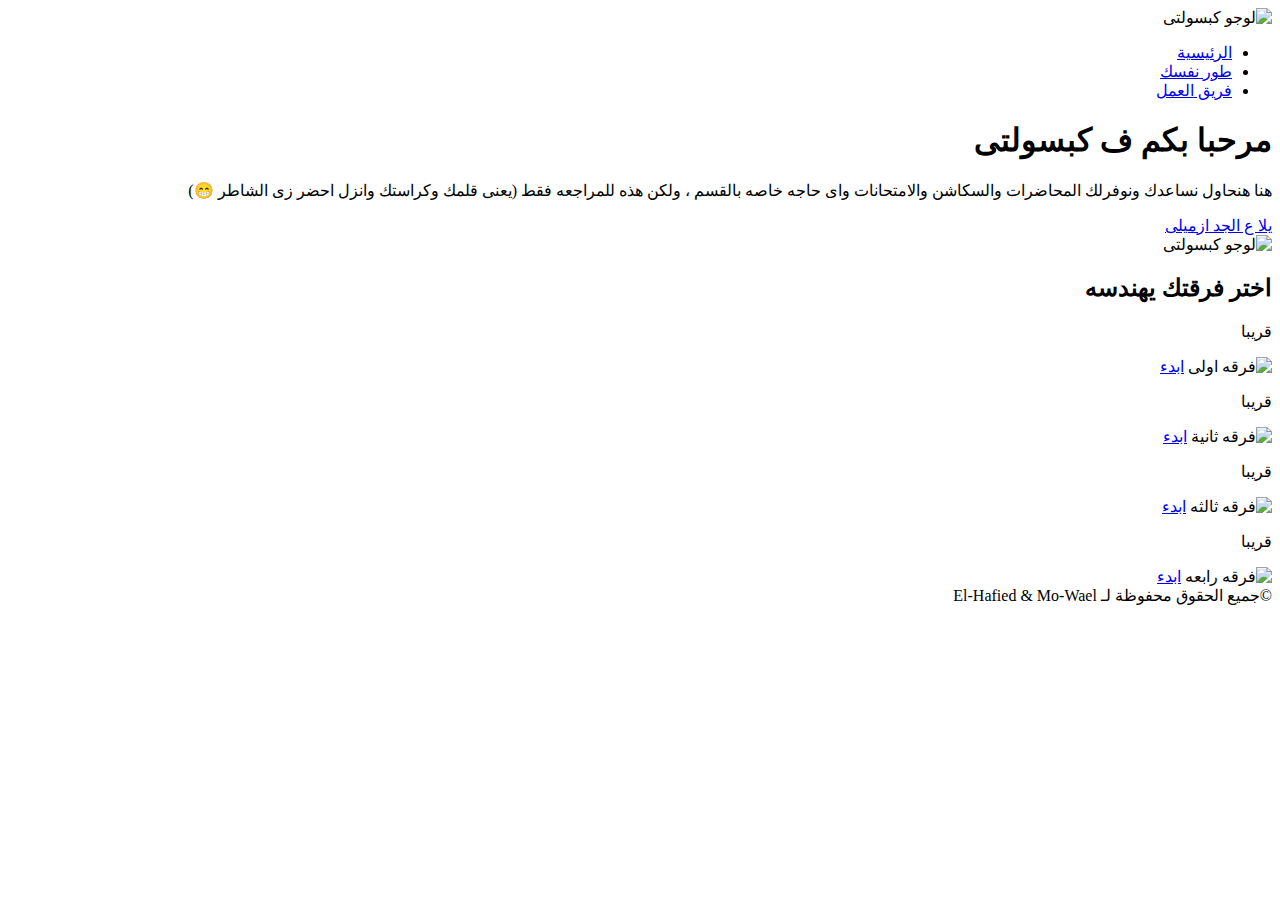
==== index.html @ f82f4499 "Add files via upload" ====
<!DOCTYPE html>
<html lang="ar" dir="rtl">
  <head>
    <meta charset="UTF-8" />
    <meta name="theme-color" content="#006837" />
    <meta
      name="description"
      content="موقع كبسولتى للمراجعات والملخاصات الخاصه بقسم الهندسه الزراعيه"
    />
    <meta name="viewport" content="width=device-width, initial-scale=1.0" />
    <title>كبسولتى</title>
    <link rel="shortcut icon" href="imgs/كبسولة 2.png" type="image/x-icon" />
    <link rel="stylesheet" href="css/normalize.css" />
    <link rel="stylesheet" href="css/all.min.css" />
    <link rel="stylesheet" href="css/style.css" />
    <link rel="preconnect" href="https://fonts.googleapis.com" />
    <link rel="preconnect" href="https://fonts.gstatic.com" crossorigin />
    <link
      href="https://fonts.googleapis.com/css2?family=El+Messiri:wght@400..700&display=swap"
      rel="stylesheet"
    />
  </head>
  <body>
    <header>
      <div class="container">
        <div class="logo">
          <img src="imgs/كبسولتى.png" alt="لوجو كبسولتى" />
        </div>
        <i class="fa-duotone fa-bars"></i>
        <ul>
          <li><a href="#" class="act">الرئيسية</a></li>
          <li><a href="#">طور نفسك</a></li>
          <li><a href="#">فريق العمل</a></li>
        </ul>
      </div>
    </header>
    <section class="landing">
      <div class="container">
        <div class="tarhib">
          <div class="text">
            <h1>مرحبا بكم ف كبسولتى</h1>
            <p>
              هنا هنحاول نساعدك ونوفرلك المحاضرات والسكاشن والامتحانات واى حاجه
              خاصه بالقسم ، ولكن هذه للمراجعه فقط (يعنى قلمك وكراستك وانزل احضر
              زى الشاطر 😁)
            </p>
          </div>
          <a href="#choose-team">يلا ع الجد ازميلى</a>
        </div>
        <div class="logo-section">
          <img src="imgs/كبسولة 2.png" alt="لوجو كبسولتى" />
        </div>
      </div>
    </section>
    <section class="choose-team" id="choose-team">
      <div class="container">
        <h2>اختر فرقتك يهندسه</h2>
        <div class="teams">
          <div class="team">
            <p>قريبا</p>
            <div class="start">
              <img src="imgs/الفرقة الاولي.jpg" alt="فرقه اولى" />
              <a class="btn-start" href="choose-term.html">ابدء</a>
            </div>
          </div>
          <div class="team">
            <p>قريبا</p>
            <div class="start">
              <img src="imgs/الفرقة الثانية.jpg" alt="فرقه ثانية" />
              <a class="btn-start" href="choose-term.html">ابدء</a>
            </div>
          </div>
          <div class="team active">
            <p>قريبا</p>
            <div class="start">
              <img src="imgs/الفرقة الثالثة.jpg" alt="فرقه ثالثه" />
              <a class="btn-start" href="choose-term.html">ابدء</a>
            </div>
          </div>
          <div class="team">
            <p>قريبا</p>
            <div class="start">
              <img src="imgs/الفرق الرابعة.jpg" alt="فرقه رابعه" />
              <a class="btn-start" href="choose-term.html">ابدء</a>
            </div>
          </div>
        </div>
      </div>
    </section>
    <footer>
      <div class="container">
        ©جميع الحقوق محفوظة لـ<span> El-Hafied & Mo-Wael</span>
      </div>
    </footer>
  </body>
</html>
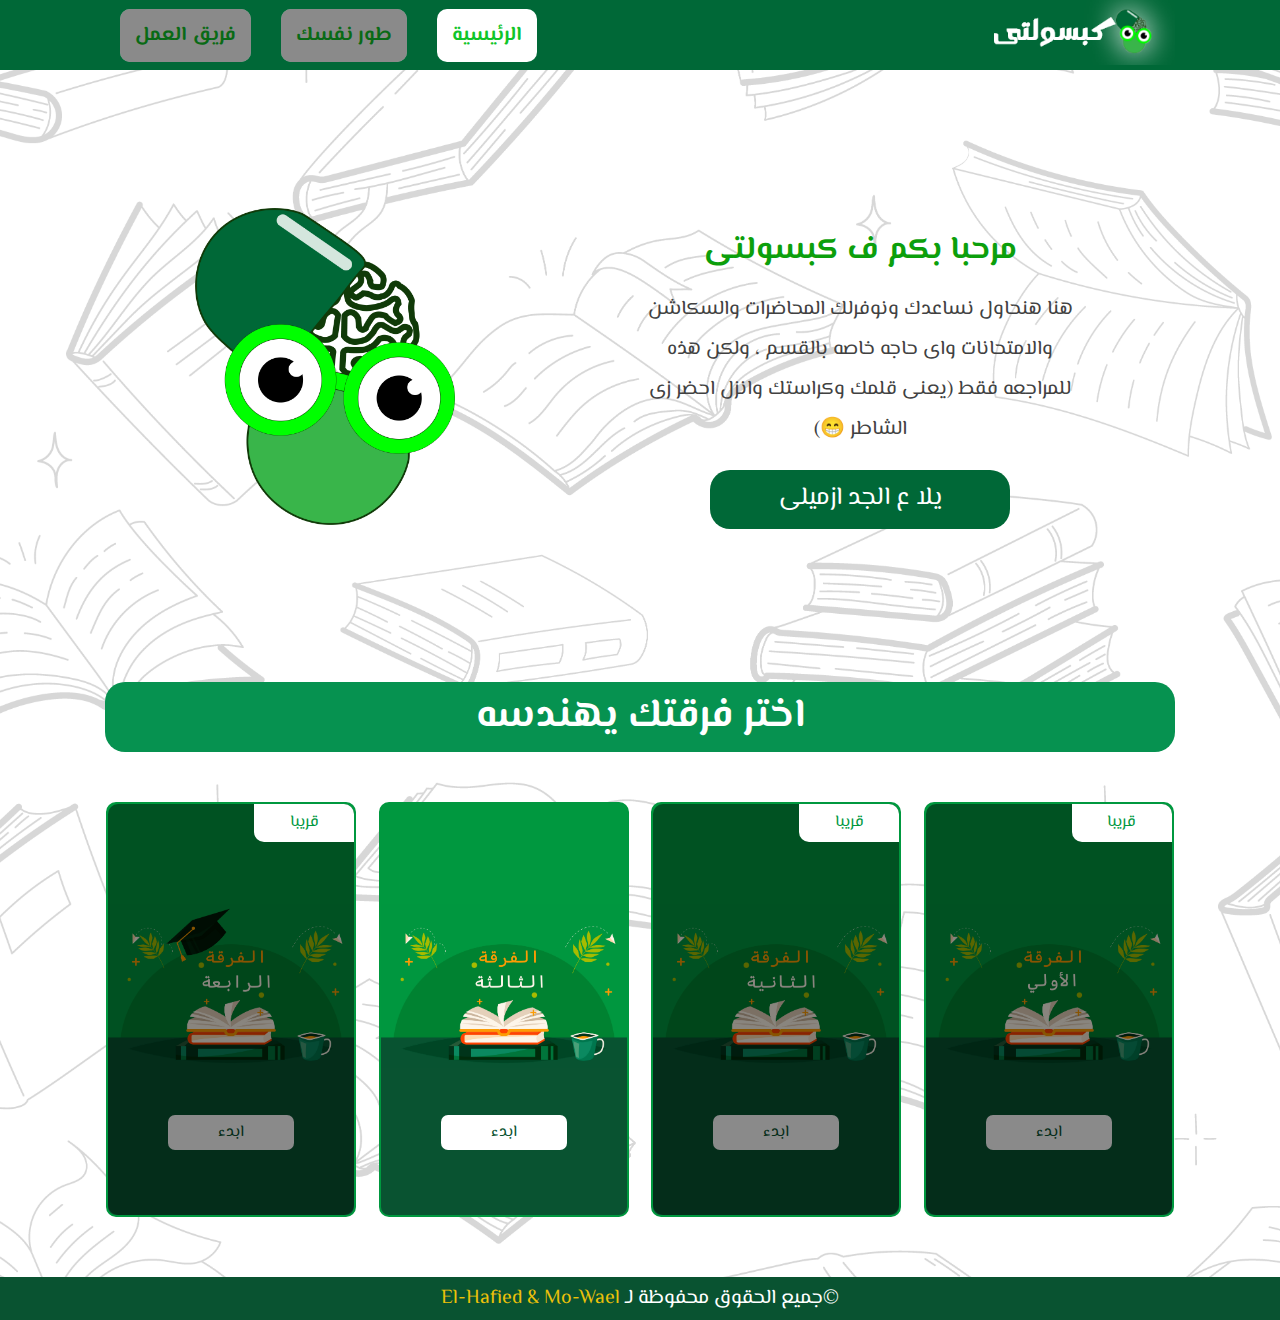
==== commit 019a9bef: "Add files via upload" ====
--- a/index.html
+++ b/index.html
@@ -19,6 +19,7 @@
       href="https://fonts.googleapis.com/css2?family=El+Messiri:wght@400..700&display=swap"
       rel="stylesheet"
     />
+    <script src="OneSignalSDKWorker.js"></script>
   </head>
   <body>
     <header>
@@ -92,5 +93,22 @@
         ©جميع الحقوق محفوظة لـ<span> El-Hafied & Mo-Wael</span>
       </div>
     </footer>
+    <script
+      src="https://cdn.onesignal.com/sdks/web/v16/OneSignalSDK.page.js"
+      defer
+    ></script>
+    <script>
+      window.OneSignalDeferred = window.OneSignalDeferred || [];
+      OneSignalDeferred.push(function (OneSignal) {
+        OneSignal.init({
+          appId: "d710af09-2644-4104-baa9-4203cec8e850",
+          safari_web_id:
+            "web.onesignal.auto.11181d92-f3cb-414e-9b3e-6471e643153c",
+          notifyButton: {
+            enable: true,
+          },
+        });
+      });
+    </script>
   </body>
 </html>
--- a/css/all.min.css
+++ b/css/all.min.css
@@ -0,0 +1,12 @@
+/*!
+ * Font Awesome Pro 6.5.1 by @fontawesome - https://fontawesome.com
+ * License - https://fontawesome.com/license (Commercial License)
+ * Copyright 2023 Fonticons, Inc.
+ */
+.fa{font-family:var(--fa-style-family,"Font Awesome 6 Pro");font-weight:var(--fa-style,900)}.fa,.fa-brands,.fa-classic,.fa-duotone,.fa-light,.fa-regular,.fa-sharp,.fa-sharp-solid,.fa-solid,.fa-thin,.fab,.fad,.fal,.far,.fas,.fasl,.fasr,.fass,.fast,.fat{-moz-osx-font-smoothing:grayscale;-webkit-font-smoothing:antialiased;display:var(--fa-display,inline-block);font-style:normal;font-variant:normal;line-height:1;text-rendering:auto}.fa-classic,.fa-light,.fa-regular,.fa-solid,.fa-thin,.fal,.far,.fas,.fat{font-family:"Font Awesome 6 Pro"}.fa-brands,.fab{font-family:"Font Awesome 6 Brands"}.fa-classic.fa-duotone,.fa-duotone,.fad{font-family:"Font Awesome 6 Duotone"}.fa-sharp,.fasl,.fasr,.fass,.fast{font-family:"Font Awesome 6 Sharp"}.fa-sharp,.fass{font-weight:900}.fa-1x{font-size:1em}.fa-2x{font-size:2em}.fa-3x{font-size:3em}.fa-4x{font-size:4em}.fa-5x{font-size:5em}.fa-6x{font-size:6em}.fa-7x{font-size:7em}.fa-8x{font-size:8em}.fa-9x{font-size:9em}.fa-10x{font-size:10em}.fa-2xs{font-size:.625em;line-height:.1em;vertical-align:.225em}.fa-xs{font-size:.75em;line-height:.08333em;vertical-align:.125em}.fa-sm{font-size:.875em;line-height:.07143em;vertical-align:.05357em}.fa-lg{font-size:1.25em;line-height:.05em;vertical-align:-.075em}.fa-xl{font-size:1.5em;line-height:.04167em;vertical-align:-.125em}.fa-2xl{font-size:2em;line-height:.03125em;vertical-align:-.1875em}.fa-fw{text-align:center;width:1.25em}.fa-ul{list-style-type:none;margin-left:var(--fa-li-margin,2.5em);padding-left:0}.fa-ul>li{position:relative}.fa-li{left:calc(var(--fa-li-width, 2em)*-1);position:absolute;text-align:center;width:var(--fa-li-width,2em);line-height:inherit}.fa-border{border-radius:var(--fa-border-radius,.1em);border:var(--fa-border-width,.08em) var(--fa-border-style,solid) var(--fa-border-color,#eee);padding:var(--fa-border-padding,.2em .25em .15em)}.fa-pull-left{float:left;margin-right:var(--fa-pull-margin,.3em)}.fa-pull-right{float:right;margin-left:var(--fa-pull-margin,.3em)}.fa-beat{-webkit-animation-name:fa-beat;animation-name:fa-beat;-webkit-animation-delay:var(--fa-animation-delay,0s);animation-delay:var(--fa-animation-delay,0s);-webkit-animation-direction:var(--fa-animation-direction,normal);animation-direction:var(--fa-animation-direction,normal);-webkit-animation-duration:var(--fa-animation-duration,1s);animation-duration:var(--fa-animation-duration,1s);-webkit-animation-iteration-count:var(--fa-animation-iteration-count,infinite);animation-iteration-count:var(--fa-animation-iteration-count,infinite);-webkit-animation-timing-function:var(--fa-animation-timing,ease-in-out);animation-timing-function:var(--fa-animation-timing,ease-in-out)}.fa-bounce{-webkit-animation-name:fa-bounce;animation-name:fa-bounce;-webkit-animation-delay:var(--fa-animation-delay,0s);animation-delay:var(--fa-animation-delay,0s);-webkit-animation-direction:var(--fa-animation-direction,normal);animation-direction:var(--fa-animation-direction,normal);-webkit-animation-duration:var(--fa-animation-duration,1s);animation-duration:var(--fa-animation-duration,1s);-webkit-animation-iteration-count:var(--fa-animation-iteration-count,infinite);animation-iteration-count:var(--fa-animation-iteration-count,infinite);-webkit-animation-timing-function:var(--fa-animation-timing,cubic-bezier(.28,.84,.42,1));animation-timing-function:var(--fa-animation-timing,cubic-bezier(.28,.84,.42,1))}.fa-fade{-webkit-animation-name:fa-fade;animation-name:fa-fade;-webkit-animation-iteration-count:var(--fa-animation-iteration-count,infinite);animation-iteration-count:var(--fa-animation-iteration-count,infinite);-webkit-animation-timing-function:var(--fa-animation-timing,cubic-bezier(.4,0,.6,1));animation-timing-function:var(--fa-animation-timing,cubic-bezier(.4,0,.6,1))}.fa-beat-fade,.fa-fade{-webkit-animation-delay:var(--fa-animation-delay,0s);animation-delay:var(--fa-animation-delay,0s);-webkit-animation-direction:var(--fa-animation-direction,normal);animation-direction:var(--fa-animation-direction,normal);-webkit-animation-duration:var(--fa-animation-duration,1s);animation-duration:var(--fa-animation-duration,1s)}.fa-beat-fade{-webkit-animation-name:fa-beat-fade;animation-name:fa-beat-fade;-webkit-animation-iteration-count:var(--fa-animation-iteration-count,infinite);animation-iteration-count:var(--fa-animation-iteration-count,infinite);-webkit-animation-timing-function:var(--fa-animation-timing,cubic-bezier(.4,0,.6,1));animation-timing-function:var(--fa-animation-timing,cubic-bezier(.4,0,.6,1))}.fa-flip{-webkit-animation-name:fa-flip;animation-name:fa-flip;-webkit-animation-delay:var(--fa-animation-delay,0s);animation-delay:var(--fa-animation-delay,0s);-webkit-animation-direction:var(--fa-animation-direction,normal);animation-direction:var(--fa-animation-direction,normal);-webkit-animation-duration:var(--fa-animation-duration,1s);animation-duration:var(--fa-animation-duration,1s);-webkit-animation-iteration-count:var(--fa-animation-iteration-count,infinite);animation-iteration-count:var(--fa-animation-iteration-count,infinite);-webkit-animation-timing-function:var(--fa-animation-timing,ease-in-out);animation-timing-function:var(--fa-animation-timing,ease-in-out)}.fa-shake{-webkit-animation-name:fa-shake;animation-name:fa-shake;-webkit-animation-duration:var(--fa-animation-duration,1s);animation-duration:var(--fa-animation-duration,1s);-webkit-animation-iteration-count:var(--fa-animation-iteration-count,infinite);animation-iteration-count:var(--fa-animation-iteration-count,infinite);-webkit-animation-timing-function:var(--fa-animation-timing,linear);animation-timing-function:var(--fa-animation-timing,linear)}.fa-shake,.fa-spin{-webkit-animation-delay:var(--fa-animation-delay,0s);animation-delay:var(--fa-animation-delay,0s);-webkit-animation-direction:var(--fa-animation-direction,normal);animation-direction:var(--fa-animation-direction,normal)}.fa-spin{-webkit-animation-name:fa-spin;animation-name:fa-spin;-webkit-animation-duration:var(--fa-animation-duration,2s);animation-duration:var(--fa-animation-duration,2s);-webkit-animation-iteration-count:var(--fa-animation-iteration-count,infinite);animation-iteration-count:var(--fa-animation-iteration-count,infinite);-webkit-animation-timing-function:var(--fa-animation-timing,linear);animation-timing-function:var(--fa-animation-timing,linear)}.fa-spin-reverse{--fa-animation-direction:reverse}.fa-pulse,.fa-spin-pulse{-webkit-animation-name:fa-spin;animation-name:fa-spin;-webkit-animation-direction:var(--fa-animation-direction,normal);animation-direction:var(--fa-animation-direction,normal);-webkit-animation-duration:var(--fa-animation-duration,1s);animation-duration:var(--fa-animation-duration,1s);-webkit-animation-iteration-count:var(--fa-animation-iteration-count,infinite);animation-iteration-count:var(--fa-animation-iteration-count,infinite);-webkit-animation-timing-function:var(--fa-animation-timing,steps(8));animation-timing-function:var(--fa-animation-timing,steps(8))}@media (prefers-reduced-motion:reduce){.fa-beat,.fa-beat-fade,.fa-bounce,.fa-fade,.fa-flip,.fa-pulse,.fa-shake,.fa-spin,.fa-spin-pulse{-webkit-animation-delay:-1ms;animation-delay:-1ms;-webkit-animation-duration:1ms;animation-duration:1ms;-webkit-animation-iteration-count:1;animation-iteration-count:1;-webkit-transition-delay:0s;transition-delay:0s;-webkit-transition-duration:0s;transition-duration:0s}}@-webkit-keyframes fa-beat{0%,90%{-webkit-transform:scale(1);transform:scale(1)}45%{-webkit-transform:scale(var(--fa-beat-scale,1.25));transform:scale(var(--fa-beat-scale,1.25))}}@keyframes fa-beat{0%,90%{-webkit-transform:scale(1);transform:scale(1)}45%{-webkit-transform:scale(var(--fa-beat-scale,1.25));transform:scale(var(--fa-beat-scale,1.25))}}@-webkit-keyframes fa-bounce{0%{-webkit-transform:scale(1) translateY(0);transform:scale(1) translateY(0)}10%{-webkit-transform:scale(var(--fa-bounce-start-scale-x,1.1),var(--fa-bounce-start-scale-y,.9)) translateY(0);transform:scale(var(--fa-bounce-start-scale-x,1.1),var(--fa-bounce-start-scale-y,.9)) translateY(0)}30%{-webkit-transform:scale(var(--fa-bounce-jump-scale-x,.9),var(--fa-bounce-jump-scale-y,1.1)) translateY(var(--fa-bounce-height,-.5em));transform:scale(var(--fa-bounce-jump-scale-x,.9),var(--fa-bounce-jump-scale-y,1.1)) translateY(var(--fa-bounce-height,-.5em))}50%{-webkit-transform:scale(var(--fa-bounce-land-scale-x,1.05),var(--fa-bounce-land-scale-y,.95)) translateY(0);transform:scale(var(--fa-bounce-land-scale-x,1.05),var(--fa-bounce-land-scale-y,.95)) translateY(0)}57%{-webkit-transform:scale(1) translateY(var(--fa-bounce-rebound,-.125em));transform:scale(1) translateY(var(--fa-bounce-rebound,-.125em))}64%{-webkit-transform:scale(1) translateY(0);transform:scale(1) translateY(0)}to{-webkit-transform:scale(1) translateY(0);transform:scale(1) translateY(0)}}@keyframes fa-bounce{0%{-webkit-transform:scale(1) translateY(0);transform:scale(1) translateY(0)}10%{-webkit-transform:scale(var(--fa-bounce-start-scale-x,1.1),var(--fa-bounce-start-scale-y,.9)) translateY(0);transform:scale(var(--fa-bounce-start-scale-x,1.1),var(--fa-bounce-start-scale-y,.9)) translateY(0)}30%{-webkit-transform:scale(var(--fa-bounce-jump-scale-x,.9),var(--fa-bounce-jump-scale-y,1.1)) translateY(var(--fa-bounce-height,-.5em));transform:scale(var(--fa-bounce-jump-scale-x,.9),var(--fa-bounce-jump-scale-y,1.1)) translateY(var(--fa-bounce-height,-.5em))}50%{-webkit-transform:scale(var(--fa-bounce-land-scale-x,1.05),var(--fa-bounce-land-scale-y,.95)) translateY(0);transform:scale(var(--fa-bounce-land-scale-x,1.05),var(--fa-bounce-land-scale-y,.95)) translateY(0)}57%{-webkit-transform:scale(1) translateY(var(--fa-bounce-rebound,-.125em));transform:scale(1) translateY(var(--fa-bounce-rebound,-.125em))}64%{-webkit-transform:scale(1) translateY(0);transform:scale(1) translateY(0)}to{-webkit-transform:scale(1) translateY(0);transform:scale(1) translateY(0)}}@-webkit-keyframes fa-fade{50%{opacity:var(--fa-fade-opacity,.4)}}@keyframes fa-fade{50%{opacity:var(--fa-fade-opacity,.4)}}@-webkit-keyframes fa-beat-fade{0%,to{opacity:var(--fa-beat-fade-opacity,.4);-webkit-transform:scale(1);transform:scale(1)}50%{opacity:1;-webkit-transform:scale(var(--fa-beat-fade-scale,1.125));transform:scale(var(--fa-beat-fade-scale,1.125))}}@keyframes fa-beat-fade{0%,to{opacity:var(--fa-beat-fade-opacity,.4);-webkit-transform:scale(1);transform:scale(1)}50%{opacity:1;-webkit-transform:scale(var(--fa-beat-fade-scale,1.125));transform:scale(var(--fa-beat-fade-scale,1.125))}}@-webkit-keyframes fa-flip{50%{-webkit-transform:rotate3d(var(--fa-flip-x,0),var(--fa-flip-y,1),var(--fa-flip-z,0),var(--fa-flip-angle,-180deg));transform:rotate3d(var(--fa-flip-x,0),var(--fa-flip-y,1),var(--fa-flip-z,0),var(--fa-flip-angle,-180deg))}}@keyframes fa-flip{50%{-webkit-transform:rotate3d(var(--fa-flip-x,0),var(--fa-flip-y,1),var(--fa-flip-z,0),var(--fa-flip-angle,-180deg));transform:rotate3d(var(--fa-flip-x,0),var(--fa-flip-y,1),var(--fa-flip-z,0),var(--fa-flip-angle,-180deg))}}@-webkit-keyframes fa-shake{0%{-webkit-transform:rotate(-15deg);transform:rotate(-15deg)}4%{-webkit-transform:rotate(15deg);transform:rotate(15deg)}8%,24%{-webkit-transform:rotate(-18deg);transform:rotate(-18deg)}12%,28%{-webkit-transform:rotate(18deg);transform:rotate(18deg)}16%{-webkit-transform:rotate(-22deg);transform:rotate(-22deg)}20%{-webkit-transform:rotate(22deg);transform:rotate(22deg)}32%{-webkit-transform:rotate(-12deg);transform:rotate(-12deg)}36%{-webkit-transform:rotate(12deg);transform:rotate(12deg)}40%,to{-webkit-transform:rotate(0deg);transform:rotate(0deg)}}@keyframes fa-shake{0%{-webkit-transform:rotate(-15deg);transform:rotate(-15deg)}4%{-webkit-transform:rotate(15deg);transform:rotate(15deg)}8%,24%{-webkit-transform:rotate(-18deg);transform:rotate(-18deg)}12%,28%{-webkit-transform:rotate(18deg);transform:rotate(18deg)}16%{-webkit-transform:rotate(-22deg);transform:rotate(-22deg)}20%{-webkit-transform:rotate(22deg);transform:rotate(22deg)}32%{-webkit-transform:rotate(-12deg);transform:rotate(-12deg)}36%{-webkit-transform:rotate(12deg);transform:rotate(12deg)}40%,to{-webkit-transform:rotate(0deg);transform:rotate(0deg)}}@-webkit-keyframes fa-spin{0%{-webkit-transform:rotate(0deg);transform:rotate(0deg)}to{-webkit-transform:rotate(1turn);transform:rotate(1turn)}}@keyframes fa-spin{0%{-webkit-transform:rotate(0deg);transform:rotate(0deg)}to{-webkit-transform:rotate(1turn);transform:rotate(1turn)}}.fa-rotate-90{-webkit-transform:rotate(90deg);transform:rotate(90deg)}.fa-rotate-180{-webkit-transform:rotate(180deg);transform:rotate(180deg)}.fa-rotate-270{-webkit-transform:rotate(270deg);transform:rotate(270deg)}.fa-flip-horizontal{-webkit-transform:scaleX(-1);transform:scaleX(-1)}.fa-flip-vertical{-webkit-transform:scaleY(-1);transform:scaleY(-1)}.fa-flip-both,.fa-flip-horizontal.fa-flip-vertical{-webkit-transform:scale(-1);transform:scale(-1)}.fa-rotate-by{-webkit-transform:rotate(var(--fa-rotate-angle,none));transform:rotate(var(--fa-rotate-angle,none))}.fa-stack{display:inline-block;height:2em;line-height:2em;position:relative;vertical-align:middle;width:2.5em}.fa-stack-1x,.fa-stack-2x{left:0;position:absolute;text-align:center;width:100%;z-index:var(--fa-stack-z-index,auto)}.fa-stack-1x{line-height:inherit}.fa-stack-2x{font-size:2em}.fa-inverse{color:var(--fa-inverse,#fff)}
+
+.fa-0:before{content:"\30"}.fa-1:before{content:"\31"}.fa-2:before{content:"\32"}.fa-3:before{content:"\33"}.fa-4:before{content:"\34"}.fa-5:before{content:"\35"}.fa-6:before{content:"\36"}.fa-7:before{content:"\37"}.fa-8:before{content:"\38"}.fa-9:before{content:"\39"}.fa-fill-drip:before{content:"\f576"}.fa-arrows-to-circle:before{content:"\e4bd"}.fa-chevron-circle-right:before,.fa-circle-chevron-right:before{content:"\f138"}.fa-wagon-covered:before{content:"\f8ee"}.fa-line-height:before{content:"\f871"}.fa-bagel:before{content:"\e3d7"}.fa-transporter-7:before{content:"\e2a8"}.fa-at:before{content:"\40"}.fa-rectangles-mixed:before{content:"\e323"}.fa-phone-arrow-up-right:before,.fa-phone-arrow-up:before,.fa-phone-outgoing:before{content:"\e224"}.fa-trash-alt:before,.fa-trash-can:before{content:"\f2ed"}.fa-circle-l:before{content:"\e114"}.fa-head-side-goggles:before,.fa-head-vr:before{content:"\f6ea"}.fa-text-height:before{content:"\f034"}.fa-user-times:before,.fa-user-xmark:before{content:"\f235"}.fa-face-hand-yawn:before{content:"\e379"}.fa-gauge-simple-min:before,.fa-tachometer-slowest:before{content:"\f62d"}.fa-stethoscope:before{content:"\f0f1"}.fa-coffin:before{content:"\f6c6"}.fa-comment-alt:before,.fa-message:before{content:"\f27a"}.fa-bowl-salad:before,.fa-salad:before{content:"\f81e"}.fa-info:before{content:"\f129"}.fa-robot-astromech:before{content:"\e2d2"}.fa-ring-diamond:before{content:"\e5ab"}.fa-fondue-pot:before{content:"\e40d"}.fa-theta:before{content:"\f69e"}.fa-face-hand-peeking:before{content:"\e481"}.fa-square-user:before{content:"\e283"}.fa-compress-alt:before,.fa-down-left-and-up-right-to-center:before{content:"\f422"}.fa-explosion:before{content:"\e4e9"}.fa-file-alt:before,.fa-file-lines:before,.fa-file-text:before{content:"\f15c"}.fa-wave-square:before{content:"\f83e"}.fa-ring:before{content:"\f70b"}.fa-building-un:before{content:"\e4d9"}.fa-dice-three:before{content:"\f527"}.fa-tire-pressure-warning:before{content:"\f633"}.fa-wifi-2:before,.fa-wifi-fair:before{content:"\f6ab"}.fa-calendar-alt:before,.fa-calendar-days:before{content:"\f073"}.fa-mp3-player:before{content:"\f8ce"}.fa-anchor-circle-check:before{content:"\e4aa"}.fa-tally-4:before{content:"\e297"}.fa-rectangle-history:before{content:"\e4a2"}.fa-building-circle-arrow-right:before{content:"\e4d1"}.fa-volleyball-ball:before,.fa-volleyball:before{content:"\f45f"}.fa-sun-haze:before{content:"\f765"}.fa-text-size:before{content:"\f894"}.fa-ufo:before{content:"\e047"}.fa-fork:before,.fa-utensil-fork:before{content:"\f2e3"}.fa-arrows-up-to-line:before{content:"\e4c2"}.fa-mobile-signal:before{content:"\e1ef"}.fa-barcode-scan:before{content:"\f465"}.fa-sort-desc:before,.fa-sort-down:before{content:"\f0dd"}.fa-folder-arrow-down:before,.fa-folder-download:before{content:"\e053"}.fa-circle-minus:before,.fa-minus-circle:before{content:"\f056"}.fa-face-icicles:before{content:"\e37c"}.fa-shovel:before{content:"\f713"}.fa-door-open:before{content:"\f52b"}.fa-films:before{content:"\e17a"}.fa-right-from-bracket:before,.fa-sign-out-alt:before{content:"\f2f5"}.fa-face-glasses:before{content:"\e377"}.fa-nfc:before{content:"\e1f7"}.fa-atom:before{content:"\f5d2"}.fa-soap:before{content:"\e06e"}.fa-heart-music-camera-bolt:before,.fa-icons:before{content:"\f86d"}.fa-microphone-alt-slash:before,.fa-microphone-lines-slash:before{content:"\f539"}.fa-closed-captioning-slash:before{content:"\e135"}.fa-calculator-alt:before,.fa-calculator-simple:before{content:"\f64c"}.fa-bridge-circle-check:before{content:"\e4c9"}.fa-sliders-up:before,.fa-sliders-v:before{content:"\f3f1"}.fa-location-minus:before,.fa-map-marker-minus:before{content:"\f609"}.fa-pump-medical:before{content:"\e06a"}.fa-fingerprint:before{content:"\f577"}.fa-ski-boot:before{content:"\e3cc"}.fa-rectangle-sd:before,.fa-standard-definition:before{content:"\e28a"}.fa-h1:before{content:"\f313"}.fa-hand-point-right:before{content:"\f0a4"}.fa-magnifying-glass-location:before,.fa-search-location:before{content:"\f689"}.fa-message-bot:before{content:"\e3b8"}.fa-forward-step:before,.fa-step-forward:before{content:"\f051"}.fa-face-smile-beam:before,.fa-smile-beam:before{content:"\f5b8"}.fa-light-ceiling:before{content:"\e016"}.fa-comment-alt-exclamation:before,.fa-message-exclamation:before{content:"\f4a5"}.fa-bowl-scoop:before,.fa-bowl-shaved-ice:before{content:"\e3de"}.fa-square-x:before{content:"\e286"}.fa-building-memo:before{content:"\e61e"}.fa-utility-pole-double:before{content:"\e2c4"}.fa-flag-checkered:before{content:"\f11e"}.fa-chevron-double-up:before,.fa-chevrons-up:before{content:"\f325"}.fa-football-ball:before,.fa-football:before{content:"\f44e"}.fa-user-vneck:before{content:"\e461"}.fa-school-circle-exclamation:before{content:"\e56c"}.fa-crop:before{content:"\f125"}.fa-angle-double-down:before,.fa-angles-down:before{content:"\f103"}.fa-users-rectangle:before{content:"\e594"}.fa-people-roof:before{content:"\e537"}.fa-arrow-square-right:before,.fa-square-arrow-right:before{content:"\f33b"}.fa-location-plus:before,.fa-map-marker-plus:before{content:"\f60a"}.fa-lightbulb-exclamation-on:before{content:"\e1ca"}.fa-people-line:before{content:"\e534"}.fa-beer-mug-empty:before,.fa-beer:before{content:"\f0fc"}.fa-crate-empty:before{content:"\e151"}.fa-diagram-predecessor:before{content:"\e477"}.fa-transporter:before{content:"\e042"}.fa-calendar-circle-user:before{content:"\e471"}.fa-arrow-up-long:before,.fa-long-arrow-up:before{content:"\f176"}.fa-person-carry-box:before,.fa-person-carry:before{content:"\f4cf"}.fa-burn:before,.fa-fire-flame-simple:before{content:"\f46a"}.fa-male:before,.fa-person:before{content:"\f183"}.fa-laptop:before{content:"\f109"}.fa-file-csv:before{content:"\f6dd"}.fa-menorah:before{content:"\f676"}.fa-union:before{content:"\f6a2"}.fa-chevron-double-left:before,.fa-chevrons-left:before{content:"\f323"}.fa-circle-heart:before,.fa-heart-circle:before{content:"\f4c7"}.fa-truck-plane:before{content:"\e58f"}.fa-record-vinyl:before{content:"\f8d9"}.fa-bring-forward:before{content:"\f856"}.fa-square-p:before{content:"\e279"}.fa-face-grin-stars:before,.fa-grin-stars:before{content:"\f587"}.fa-sigma:before{content:"\f68b"}.fa-camera-movie:before{content:"\f8a9"}.fa-bong:before{content:"\f55c"}.fa-clarinet:before{content:"\f8ad"}.fa-truck-flatbed:before{content:"\e2b6"}.fa-pastafarianism:before,.fa-spaghetti-monster-flying:before{content:"\f67b"}.fa-arrow-down-up-across-line:before{content:"\e4af"}.fa-arrows-rotate-reverse:before{content:"\e630"}.fa-leaf-heart:before{content:"\f4cb"}.fa-house-building:before{content:"\e1b1"}.fa-cheese-swiss:before{content:"\f7f0"}.fa-spoon:before,.fa-utensil-spoon:before{content:"\f2e5"}.fa-jar-wheat:before{content:"\e517"}.fa-envelopes-bulk:before,.fa-mail-bulk:before{content:"\f674"}.fa-file-circle-exclamation:before{content:"\e4eb"}.fa-bow-arrow:before{content:"\f6b9"}.fa-cart-xmark:before{content:"\e0dd"}.fa-hexagon-xmark:before,.fa-times-hexagon:before,.fa-xmark-hexagon:before{content:"\f2ee"}.fa-circle-h:before,.fa-hospital-symbol:before{content:"\f47e"}.fa-merge:before{content:"\e526"}.fa-pager:before{content:"\f815"}.fa-cart-minus:before{content:"\e0db"}.fa-address-book:before,.fa-contact-book:before{content:"\f2b9"}.fa-pan-frying:before{content:"\e42c"}.fa-grid-3:before,.fa-grid:before{content:"\e195"}.fa-football-helmet:before{content:"\f44f"}.fa-hand-love:before{content:"\e1a5"}.fa-trees:before{content:"\f724"}.fa-strikethrough:before{content:"\f0cc"}.fa-page:before{content:"\e428"}.fa-k:before{content:"\4b"}.fa-diagram-previous:before{content:"\e478"}.fa-gauge-min:before,.fa-tachometer-alt-slowest:before{content:"\f628"}.fa-folder-grid:before{content:"\e188"}.fa-eggplant:before{content:"\e16c"}.fa-excavator:before{content:"\e656"}.fa-ram:before{content:"\f70a"}.fa-landmark-flag:before{content:"\e51c"}.fa-lips:before{content:"\f600"}.fa-pencil-alt:before,.fa-pencil:before{content:"\f303"}.fa-backward:before{content:"\f04a"}.fa-caret-right:before{content:"\f0da"}.fa-comments:before{content:"\f086"}.fa-file-clipboard:before,.fa-paste:before{content:"\f0ea"}.fa-desktop-arrow-down:before{content:"\e155"}.fa-code-pull-request:before{content:"\e13c"}.fa-pumpkin:before{content:"\f707"}.fa-clipboard-list:before{content:"\f46d"}.fa-pen-field:before{content:"\e211"}.fa-blueberries:before{content:"\e2e8"}.fa-truck-loading:before,.fa-truck-ramp-box:before{content:"\f4de"}.fa-note:before{content:"\e1ff"}.fa-arrow-down-to-square:before{content:"\e096"}.fa-user-check:before{content:"\f4fc"}.fa-cloud-xmark:before{content:"\e35f"}.fa-vial-virus:before{content:"\e597"}.fa-book-alt:before,.fa-book-blank:before{content:"\f5d9"}.fa-golf-flag-hole:before{content:"\e3ac"}.fa-comment-alt-arrow-down:before,.fa-message-arrow-down:before{content:"\e1db"}.fa-face-unamused:before{content:"\e39f"}.fa-sheet-plastic:before{content:"\e571"}.fa-circle-9:before{content:"\e0f6"}.fa-blog:before{content:"\f781"}.fa-user-ninja:before{content:"\f504"}.fa-pencil-slash:before{content:"\e215"}.fa-bowling-pins:before{content:"\f437"}.fa-person-arrow-up-from-line:before{content:"\e539"}.fa-down-right:before{content:"\e16b"}.fa-scroll-torah:before,.fa-torah:before{content:"\f6a0"}.fa-webhook:before{content:"\e5d5"}.fa-blinds-open:before{content:"\f8fc"}.fa-fence:before{content:"\e303"}.fa-arrow-alt-up:before,.fa-up:before{content:"\f357"}.fa-broom-ball:before,.fa-quidditch-broom-ball:before,.fa-quidditch:before{content:"\f458"}.fa-drumstick:before{content:"\f6d6"}.fa-square-v:before{content:"\e284"}.fa-face-awesome:before,.fa-gave-dandy:before{content:"\e409"}.fa-dial-off:before{content:"\e162"}.fa-toggle-off:before{content:"\f204"}.fa-face-smile-horns:before{content:"\e391"}.fa-archive:before,.fa-box-archive:before{content:"\f187"}.fa-grapes:before{content:"\e306"}.fa-person-drowning:before{content:"\e545"}.fa-dial-max:before{content:"\e15e"}.fa-circle-m:before{content:"\e115"}.fa-calendar-image:before{content:"\e0d4"}.fa-caret-circle-down:before,.fa-circle-caret-down:before{content:"\f32d"}.fa-arrow-down-9-1:before,.fa-sort-numeric-desc:before,.fa-sort-numeric-down-alt:before{content:"\f886"}.fa-face-grin-tongue-squint:before,.fa-grin-tongue-squint:before{content:"\f58a"}.fa-shish-kebab:before{content:"\f821"}.fa-spray-can:before{content:"\f5bd"}.fa-alarm-snooze:before{content:"\f845"}.fa-scarecrow:before{content:"\f70d"}.fa-truck-monster:before{content:"\f63b"}.fa-gift-card:before{content:"\f663"}.fa-w:before{content:"\57"}.fa-code-pull-request-draft:before{content:"\e3fa"}.fa-square-b:before{content:"\e264"}.fa-elephant:before{content:"\f6da"}.fa-earth-africa:before,.fa-globe-africa:before{content:"\f57c"}.fa-rainbow:before{content:"\f75b"}.fa-circle-notch:before{content:"\f1ce"}.fa-tablet-alt:before,.fa-tablet-screen-button:before{content:"\f3fa"}.fa-paw:before{content:"\f1b0"}.fa-message-question:before{content:"\e1e3"}.fa-cloud:before{content:"\f0c2"}.fa-trowel-bricks:before{content:"\e58a"}.fa-square-3:before{content:"\e258"}.fa-face-flushed:before,.fa-flushed:before{content:"\f579"}.fa-hospital-user:before{content:"\f80d"}.fa-microwave:before{content:"\e01b"}.fa-chf-sign:before{content:"\e602"}.fa-tent-arrow-left-right:before{content:"\e57f"}.fa-cart-circle-arrow-up:before{content:"\e3f0"}.fa-trash-clock:before{content:"\e2b0"}.fa-gavel:before,.fa-legal:before{content:"\f0e3"}.fa-sprinkler-ceiling:before{content:"\e44c"}.fa-browsers:before{content:"\e0cb"}.fa-trillium:before{content:"\e588"}.fa-music-slash:before{content:"\f8d1"}.fa-truck-ramp:before{content:"\f4e0"}.fa-binoculars:before{content:"\f1e5"}.fa-microphone-slash:before{content:"\f131"}.fa-box-tissue:before{content:"\e05b"}.fa-circle-c:before{content:"\e101"}.fa-star-christmas:before{content:"\f7d4"}.fa-chart-bullet:before{content:"\e0e1"}.fa-motorcycle:before{content:"\f21c"}.fa-tree-christmas:before{content:"\f7db"}.fa-tire-flat:before{content:"\f632"}.fa-sunglasses:before{content:"\f892"}.fa-badge:before{content:"\f335"}.fa-comment-alt-edit:before,.fa-message-edit:before,.fa-message-pen:before{content:"\f4a4"}.fa-bell-concierge:before,.fa-concierge-bell:before{content:"\f562"}.fa-pen-ruler:before,.fa-pencil-ruler:before{content:"\f5ae"}.fa-file-mp3:before{content:"\e648"}.fa-arrow-progress:before{content:"\e5df"}.fa-chess-rook-alt:before,.fa-chess-rook-piece:before{content:"\f448"}.fa-square-root:before{content:"\f697"}.fa-album-collection-circle-plus:before{content:"\e48e"}.fa-people-arrows-left-right:before,.fa-people-arrows:before{content:"\e068"}.fa-sign-post:before{content:"\e624"}.fa-face-angry-horns:before{content:"\e368"}.fa-mars-and-venus-burst:before{content:"\e523"}.fa-tombstone:before{content:"\f720"}.fa-caret-square-right:before,.fa-square-caret-right:before{content:"\f152"}.fa-cut:before,.fa-scissors:before{content:"\f0c4"}.fa-list-music:before{content:"\f8c9"}.fa-sun-plant-wilt:before{content:"\e57a"}.fa-toilets-portable:before{content:"\e584"}.fa-hockey-puck:before{content:"\f453"}.fa-mustache:before{content:"\e5bc"}.fa-hyphen:before{content:"\2d"}.fa-table:before{content:"\f0ce"}.fa-user-chef:before{content:"\e3d2"}.fa-comment-alt-image:before,.fa-message-image:before{content:"\e1e0"}.fa-users-medical:before{content:"\f830"}.fa-sensor-alert:before,.fa-sensor-triangle-exclamation:before{content:"\e029"}.fa-magnifying-glass-arrow-right:before{content:"\e521"}.fa-digital-tachograph:before,.fa-tachograph-digital:before{content:"\f566"}.fa-face-mask:before{content:"\e37f"}.fa-pickleball:before{content:"\e435"}.fa-star-sharp-half:before{content:"\e28c"}.fa-users-slash:before{content:"\e073"}.fa-clover:before{content:"\e139"}.fa-meat:before{content:"\f814"}.fa-mail-reply:before,.fa-reply:before{content:"\f3e5"}.fa-star-and-crescent:before{content:"\f699"}.fa-empty-set:before{content:"\f656"}.fa-house-fire:before{content:"\e50c"}.fa-minus-square:before,.fa-square-minus:before{content:"\f146"}.fa-helicopter:before{content:"\f533"}.fa-bird:before{content:"\e469"}.fa-compass:before{content:"\f14e"}.fa-caret-square-down:before,.fa-square-caret-down:before{content:"\f150"}.fa-heart-half-alt:before,.fa-heart-half-stroke:before{content:"\e1ac"}.fa-file-circle-question:before{content:"\e4ef"}.fa-truck-utensils:before{content:"\e628"}.fa-laptop-code:before{content:"\f5fc"}.fa-joystick:before{content:"\f8c5"}.fa-grill-fire:before{content:"\e5a4"}.fa-rectangle-vertical-history:before{content:"\e237"}.fa-swatchbook:before{content:"\f5c3"}.fa-prescription-bottle:before{content:"\f485"}.fa-bars:before,.fa-navicon:before{content:"\f0c9"}.fa-keyboard-left:before{content:"\e1c3"}.fa-people-group:before{content:"\e533"}.fa-hourglass-3:before,.fa-hourglass-end:before{content:"\f253"}.fa-heart-broken:before,.fa-heart-crack:before{content:"\f7a9"}.fa-face-beam-hand-over-mouth:before{content:"\e47c"}.fa-droplet-percent:before,.fa-humidity:before{content:"\f750"}.fa-external-link-square-alt:before,.fa-square-up-right:before{content:"\f360"}.fa-face-kiss-beam:before,.fa-kiss-beam:before{content:"\f597"}.fa-corn:before{content:"\f6c7"}.fa-roller-coaster:before{content:"\e324"}.fa-photo-film-music:before{content:"\e228"}.fa-radar:before{content:"\e024"}.fa-sickle:before{content:"\f822"}.fa-film:before{content:"\f008"}.fa-coconut:before{content:"\e2f6"}.fa-ruler-horizontal:before{content:"\f547"}.fa-shield-cross:before{content:"\f712"}.fa-cassette-tape:before{content:"\f8ab"}.fa-square-terminal:before{content:"\e32a"}.fa-people-robbery:before{content:"\e536"}.fa-lightbulb:before{content:"\f0eb"}.fa-caret-left:before{content:"\f0d9"}.fa-comment-middle:before{content:"\e149"}.fa-trash-can-list:before{content:"\e2ab"}.fa-block:before{content:"\e46a"}.fa-circle-exclamation:before,.fa-exclamation-circle:before{content:"\f06a"}.fa-school-circle-xmark:before{content:"\e56d"}.fa-arrow-right-from-bracket:before,.fa-sign-out:before{content:"\f08b"}.fa-face-frown-slight:before{content:"\e376"}.fa-chevron-circle-down:before,.fa-circle-chevron-down:before{content:"\f13a"}.fa-sidebar-flip:before{content:"\e24f"}.fa-unlock-alt:before,.fa-unlock-keyhole:before{content:"\f13e"}.fa-temperature-list:before{content:"\e299"}.fa-cloud-showers-heavy:before{content:"\f740"}.fa-headphones-alt:before,.fa-headphones-simple:before{content:"\f58f"}.fa-sitemap:before{content:"\f0e8"}.fa-pipe-section:before{content:"\e438"}.fa-space-station-moon-alt:before,.fa-space-station-moon-construction:before{content:"\e034"}.fa-circle-dollar-to-slot:before,.fa-donate:before{content:"\f4b9"}.fa-memory:before{content:"\f538"}.fa-face-sleeping:before{content:"\e38d"}.fa-road-spikes:before{content:"\e568"}.fa-fire-burner:before{content:"\e4f1"}.fa-squirrel:before{content:"\f71a"}.fa-arrow-to-top:before,.fa-arrow-up-to-line:before{content:"\f341"}.fa-flag:before{content:"\f024"}.fa-face-cowboy-hat:before{content:"\e36e"}.fa-hanukiah:before{content:"\f6e6"}.fa-chart-scatter-3d:before{content:"\e0e8"}.fa-display-chart-up:before{content:"\e5e3"}.fa-square-code:before{content:"\e267"}.fa-feather:before{content:"\f52d"}.fa-volume-down:before,.fa-volume-low:before{content:"\f027"}.fa-times-to-slot:before,.fa-vote-nay:before,.fa-xmark-to-slot:before{content:"\f771"}.fa-box-alt:before,.fa-box-taped:before{content:"\f49a"}.fa-comment-slash:before{content:"\f4b3"}.fa-swords:before{content:"\f71d"}.fa-cloud-sun-rain:before{content:"\f743"}.fa-album:before{content:"\f89f"}.fa-circle-n:before{content:"\e118"}.fa-compress:before{content:"\f066"}.fa-wheat-alt:before,.fa-wheat-awn:before{content:"\e2cd"}.fa-ankh:before{content:"\f644"}.fa-hands-holding-child:before{content:"\e4fa"}.fa-asterisk:before{content:"\2a"}.fa-key-skeleton-left-right:before{content:"\e3b4"}.fa-comment-lines:before{content:"\f4b0"}.fa-luchador-mask:before,.fa-luchador:before,.fa-mask-luchador:before{content:"\f455"}.fa-check-square:before,.fa-square-check:before{content:"\f14a"}.fa-shredder:before{content:"\f68a"}.fa-book-open-alt:before,.fa-book-open-cover:before{content:"\e0c0"}.fa-sandwich:before{content:"\f81f"}.fa-peseta-sign:before{content:"\e221"}.fa-parking-slash:before,.fa-square-parking-slash:before{content:"\f617"}.fa-train-tunnel:before{content:"\e454"}.fa-header:before,.fa-heading:before{content:"\f1dc"}.fa-ghost:before{content:"\f6e2"}.fa-face-anguished:before{content:"\e369"}.fa-hockey-sticks:before{content:"\f454"}.fa-abacus:before{content:"\f640"}.fa-film-alt:before,.fa-film-simple:before{content:"\f3a0"}.fa-list-squares:before,.fa-list:before{content:"\f03a"}.fa-tree-palm:before{content:"\f82b"}.fa-phone-square-alt:before,.fa-square-phone-flip:before{content:"\f87b"}.fa-cart-plus:before{content:"\f217"}.fa-gamepad:before{content:"\f11b"}.fa-border-center-v:before{content:"\f89d"}.fa-circle-dot:before,.fa-dot-circle:before{content:"\f192"}.fa-clipboard-medical:before{content:"\e133"}.fa-dizzy:before,.fa-face-dizzy:before{content:"\f567"}.fa-egg:before{content:"\f7fb"}.fa-arrow-alt-to-top:before,.fa-up-to-line:before{content:"\f34d"}.fa-house-medical-circle-xmark:before{content:"\e513"}.fa-watch-fitness:before{content:"\f63e"}.fa-clock-nine-thirty:before{content:"\e34d"}.fa-campground:before{content:"\f6bb"}.fa-folder-plus:before{content:"\f65e"}.fa-jug:before{content:"\f8c6"}.fa-futbol-ball:before,.fa-futbol:before,.fa-soccer-ball:before{content:"\f1e3"}.fa-snow-blowing:before{content:"\f761"}.fa-paint-brush:before,.fa-paintbrush:before{content:"\f1fc"}.fa-lock:before{content:"\f023"}.fa-arrow-down-from-line:before,.fa-arrow-from-top:before{content:"\f345"}.fa-gas-pump:before{content:"\f52f"}.fa-signal-alt-slash:before,.fa-signal-bars-slash:before{content:"\f694"}.fa-monkey:before{content:"\f6fb"}.fa-pro:before,.fa-rectangle-pro:before{content:"\e235"}.fa-house-night:before{content:"\e010"}.fa-hot-tub-person:before,.fa-hot-tub:before{content:"\f593"}.fa-globe-pointer:before{content:"\e60e"}.fa-blanket:before{content:"\f498"}.fa-map-location:before,.fa-map-marked:before{content:"\f59f"}.fa-house-flood-water:before{content:"\e50e"}.fa-comments-question-check:before{content:"\e14f"}.fa-tree:before{content:"\f1bb"}.fa-arrows-cross:before{content:"\e0a2"}.fa-backpack:before{content:"\f5d4"}.fa-square-small:before{content:"\e27e"}.fa-folder-arrow-up:before,.fa-folder-upload:before{content:"\e054"}.fa-bridge-lock:before{content:"\e4cc"}.fa-crosshairs-simple:before{content:"\e59f"}.fa-sack-dollar:before{content:"\f81d"}.fa-edit:before,.fa-pen-to-square:before{content:"\f044"}.fa-sliders-h-square:before,.fa-square-sliders:before{content:"\f3f0"}.fa-car-side:before{content:"\f5e4"}.fa-comment-middle-top-alt:before,.fa-message-middle-top:before{content:"\e1e2"}.fa-lightbulb-on:before{content:"\f672"}.fa-knife:before,.fa-utensil-knife:before{content:"\f2e4"}.fa-share-alt:before,.fa-share-nodes:before{content:"\f1e0"}.fa-display-chart-up-circle-dollar:before{content:"\e5e6"}.fa-wave-sine:before{content:"\f899"}.fa-heart-circle-minus:before{content:"\e4ff"}.fa-circle-w:before{content:"\e12c"}.fa-calendar-circle:before,.fa-circle-calendar:before{content:"\e102"}.fa-hourglass-2:before,.fa-hourglass-half:before{content:"\f252"}.fa-microscope:before{content:"\f610"}.fa-sunset:before{content:"\f767"}.fa-sink:before{content:"\e06d"}.fa-calendar-exclamation:before{content:"\f334"}.fa-truck-container-empty:before{content:"\e2b5"}.fa-hand-heart:before{content:"\f4bc"}.fa-bag-shopping:before,.fa-shopping-bag:before{content:"\f290"}.fa-arrow-down-z-a:before,.fa-sort-alpha-desc:before,.fa-sort-alpha-down-alt:before{content:"\f881"}.fa-mitten:before{content:"\f7b5"}.fa-reply-clock:before,.fa-reply-time:before{content:"\e239"}.fa-person-rays:before{content:"\e54d"}.fa-arrow-alt-right:before,.fa-right:before{content:"\f356"}.fa-circle-f:before{content:"\e10e"}.fa-users:before{content:"\f0c0"}.fa-face-pleading:before{content:"\e386"}.fa-eye-slash:before{content:"\f070"}.fa-flask-vial:before{content:"\e4f3"}.fa-police-box:before{content:"\e021"}.fa-cucumber:before{content:"\e401"}.fa-head-side-brain:before{content:"\f808"}.fa-hand-paper:before,.fa-hand:before{content:"\f256"}.fa-biking-mountain:before,.fa-person-biking-mountain:before{content:"\f84b"}.fa-utensils-slash:before{content:"\e464"}.fa-print-magnifying-glass:before,.fa-print-search:before{content:"\f81a"}.fa-turn-right:before{content:"\e639"}.fa-folder-bookmark:before{content:"\e186"}.fa-arrow-turn-left-down:before{content:"\e633"}.fa-om:before{content:"\f679"}.fa-pi:before{content:"\f67e"}.fa-flask-potion:before,.fa-flask-round-potion:before{content:"\f6e1"}.fa-face-shush:before{content:"\e38c"}.fa-worm:before{content:"\e599"}.fa-house-circle-xmark:before{content:"\e50b"}.fa-plug:before{content:"\f1e6"}.fa-calendar-circle-exclamation:before{content:"\e46e"}.fa-square-i:before{content:"\e272"}.fa-chevron-up:before{content:"\f077"}.fa-face-saluting:before{content:"\e484"}.fa-gauge-simple-low:before,.fa-tachometer-slow:before{content:"\f62c"}.fa-face-persevering:before{content:"\e385"}.fa-camera-circle:before,.fa-circle-camera:before{content:"\e103"}.fa-hand-spock:before{content:"\f259"}.fa-spider-web:before{content:"\f719"}.fa-circle-microphone:before,.fa-microphone-circle:before{content:"\e116"}.fa-book-arrow-up:before{content:"\e0ba"}.fa-popsicle:before{content:"\e43e"}.fa-command:before{content:"\e142"}.fa-blinds:before{content:"\f8fb"}.fa-stopwatch:before{content:"\f2f2"}.fa-saxophone:before{content:"\f8dc"}.fa-square-2:before{content:"\e257"}.fa-field-hockey-stick-ball:before,.fa-field-hockey:before{content:"\f44c"}.fa-arrow-up-square-triangle:before,.fa-sort-shapes-up-alt:before{content:"\f88b"}.fa-face-scream:before{content:"\e38b"}.fa-square-m:before{content:"\e276"}.fa-camera-web:before,.fa-webcam:before{content:"\f832"}.fa-comment-arrow-down:before{content:"\e143"}.fa-lightbulb-cfl:before{content:"\e5a6"}.fa-window-frame-open:before{content:"\e050"}.fa-face-kiss:before,.fa-kiss:before{content:"\f596"}.fa-bridge-circle-xmark:before{content:"\e4cb"}.fa-period:before{content:"\2e"}.fa-face-grin-tongue:before,.fa-grin-tongue:before{content:"\f589"}.fa-up-to-dotted-line:before{content:"\e457"}.fa-thought-bubble:before{content:"\e32e"}.fa-skeleton-ribs:before{content:"\e5cb"}.fa-raygun:before{content:"\e025"}.fa-flute:before{content:"\f8b9"}.fa-acorn:before{content:"\f6ae"}.fa-video-arrow-up-right:before{content:"\e2c9"}.fa-grate-droplet:before{content:"\e194"}.fa-seal-exclamation:before{content:"\e242"}.fa-chess-bishop:before{content:"\f43a"}.fa-message-sms:before{content:"\e1e5"}.fa-coffee-beans:before{content:"\e13f"}.fa-hat-witch:before{content:"\f6e7"}.fa-face-grin-wink:before,.fa-grin-wink:before{content:"\f58c"}.fa-clock-three-thirty:before{content:"\e357"}.fa-deaf:before,.fa-deafness:before,.fa-ear-deaf:before,.fa-hard-of-hearing:before{content:"\f2a4"}.fa-alarm-clock:before{content:"\f34e"}.fa-eclipse:before{content:"\f749"}.fa-face-relieved:before{content:"\e389"}.fa-road-circle-check:before{content:"\e564"}.fa-dice-five:before{content:"\f523"}.fa-minus-octagon:before,.fa-octagon-minus:before{content:"\f308"}.fa-rss-square:before,.fa-square-rss:before{content:"\f143"}.fa-face-zany:before{content:"\e3a4"}.fa-tricycle:before{content:"\e5c3"}.fa-land-mine-on:before{content:"\e51b"}.fa-square-arrow-up-left:before{content:"\e263"}.fa-i-cursor:before{content:"\f246"}.fa-chart-mixed-up-circle-dollar:before{content:"\e5d9"}.fa-salt-shaker:before{content:"\e446"}.fa-stamp:before{content:"\f5bf"}.fa-file-plus:before{content:"\f319"}.fa-draw-square:before{content:"\f5ef"}.fa-toilet-paper-reverse-slash:before,.fa-toilet-paper-under-slash:before{content:"\e2a1"}.fa-stairs:before{content:"\e289"}.fa-drone-alt:before,.fa-drone-front:before{content:"\f860"}.fa-glass-empty:before{content:"\e191"}.fa-dial-high:before{content:"\e15c"}.fa-user-construction:before,.fa-user-hard-hat:before,.fa-user-helmet-safety:before{content:"\f82c"}.fa-i:before{content:"\49"}.fa-hryvnia-sign:before,.fa-hryvnia:before{content:"\f6f2"}.fa-arrow-down-left-and-arrow-up-right-to-center:before{content:"\e092"}.fa-pills:before{content:"\f484"}.fa-face-grin-wide:before,.fa-grin-alt:before{content:"\f581"}.fa-tooth:before{content:"\f5c9"}.fa-basketball-hoop:before{content:"\f435"}.fa-objects-align-bottom:before{content:"\e3bb"}.fa-v:before{content:"\56"}.fa-sparkles:before{content:"\f890"}.fa-squid:before{content:"\e450"}.fa-leafy-green:before{content:"\e41d"}.fa-circle-arrow-up-right:before{content:"\e0fc"}.fa-calendars:before{content:"\e0d7"}.fa-bangladeshi-taka-sign:before{content:"\e2e6"}.fa-bicycle:before{content:"\f206"}.fa-hammer-war:before{content:"\f6e4"}.fa-circle-d:before{content:"\e104"}.fa-spider-black-widow:before{content:"\f718"}.fa-rod-asclepius:before,.fa-rod-snake:before,.fa-staff-aesculapius:before,.fa-staff-snake:before{content:"\e579"}.fa-pear:before{content:"\e20c"}.fa-head-side-cough-slash:before{content:"\e062"}.fa-file-mov:before{content:"\e647"}.fa-triangle:before{content:"\f2ec"}.fa-apartment:before{content:"\e468"}.fa-ambulance:before,.fa-truck-medical:before{content:"\f0f9"}.fa-pepper:before{content:"\e432"}.fa-piano:before{content:"\f8d4"}.fa-gun-squirt:before{content:"\e19d"}.fa-wheat-awn-circle-exclamation:before{content:"\e598"}.fa-snowman:before{content:"\f7d0"}.fa-user-alien:before{content:"\e04a"}.fa-shield-check:before{content:"\f2f7"}.fa-mortar-pestle:before{content:"\f5a7"}.fa-road-barrier:before{content:"\e562"}.fa-chart-candlestick:before{content:"\e0e2"}.fa-briefcase-blank:before{content:"\e0c8"}.fa-school:before{content:"\f549"}.fa-igloo:before{content:"\f7ae"}.fa-bracket-round:before,.fa-parenthesis:before{content:"\28"}.fa-joint:before{content:"\f595"}.fa-horse-saddle:before{content:"\f8c3"}.fa-mug-marshmallows:before{content:"\f7b7"}.fa-filters:before{content:"\e17e"}.fa-bell-on:before{content:"\f8fa"}.fa-angle-right:before{content:"\f105"}.fa-dial-med:before{content:"\e15f"}.fa-horse:before{content:"\f6f0"}.fa-q:before{content:"\51"}.fa-monitor-heart-rate:before,.fa-monitor-waveform:before{content:"\f611"}.fa-link-simple:before{content:"\e1cd"}.fa-whistle:before{content:"\f460"}.fa-g:before{content:"\47"}.fa-fragile:before,.fa-wine-glass-crack:before{content:"\f4bb"}.fa-slot-machine:before{content:"\e3ce"}.fa-notes-medical:before{content:"\f481"}.fa-car-wash:before{content:"\f5e6"}.fa-escalator:before{content:"\e171"}.fa-comment-image:before{content:"\e148"}.fa-temperature-2:before,.fa-temperature-half:before,.fa-thermometer-2:before,.fa-thermometer-half:before{content:"\f2c9"}.fa-dong-sign:before{content:"\e169"}.fa-donut:before,.fa-doughnut:before{content:"\e406"}.fa-capsules:before{content:"\f46b"}.fa-poo-bolt:before,.fa-poo-storm:before{content:"\f75a"}.fa-tally-1:before{content:"\e294"}.fa-file-vector:before{content:"\e64c"}.fa-face-frown-open:before,.fa-frown-open:before{content:"\f57a"}.fa-square-dashed:before{content:"\e269"}.fa-bag-shopping-plus:before{content:"\e651"}.fa-square-j:before{content:"\e273"}.fa-hand-point-up:before{content:"\f0a6"}.fa-money-bill:before{content:"\f0d6"}.fa-arrow-up-big-small:before,.fa-sort-size-up:before{content:"\f88e"}.fa-barcode-read:before{content:"\f464"}.fa-baguette:before{content:"\e3d8"}.fa-bowl-soft-serve:before{content:"\e46b"}.fa-face-holding-back-tears:before{content:"\e482"}.fa-arrow-alt-square-up:before,.fa-square-up:before{content:"\f353"}.fa-subway-tunnel:before,.fa-train-subway-tunnel:before{content:"\e2a3"}.fa-exclamation-square:before,.fa-square-exclamation:before{content:"\f321"}.fa-semicolon:before{content:"\3b"}.fa-bookmark:before{content:"\f02e"}.fa-fan-table:before{content:"\e004"}.fa-align-justify:before{content:"\f039"}.fa-battery-1:before,.fa-battery-low:before{content:"\e0b1"}.fa-credit-card-front:before{content:"\f38a"}.fa-brain-arrow-curved-right:before,.fa-mind-share:before{content:"\f677"}.fa-umbrella-beach:before{content:"\f5ca"}.fa-helmet-un:before{content:"\e503"}.fa-location-smile:before,.fa-map-marker-smile:before{content:"\f60d"}.fa-arrow-left-to-line:before,.fa-arrow-to-left:before{content:"\f33e"}.fa-bullseye:before{content:"\f140"}.fa-nigiri:before,.fa-sushi:before{content:"\e48a"}.fa-comment-alt-captions:before,.fa-message-captions:before{content:"\e1de"}.fa-trash-list:before{content:"\e2b1"}.fa-bacon:before{content:"\f7e5"}.fa-option:before{content:"\e318"}.fa-raccoon:before{content:"\e613"}.fa-hand-point-down:before{content:"\f0a7"}.fa-arrow-up-from-bracket:before{content:"\e09a"}.fa-head-side-gear:before{content:"\e611"}.fa-trash-plus:before{content:"\e2b2"}.fa-objects-align-top:before{content:"\e3c0"}.fa-folder-blank:before,.fa-folder:before{content:"\f07b"}.fa-face-anxious-sweat:before{content:"\e36a"}.fa-credit-card-blank:before{content:"\f389"}.fa-file-medical-alt:before,.fa-file-waveform:before{content:"\f478"}.fa-microchip-ai:before{content:"\e1ec"}.fa-mug:before{content:"\f874"}.fa-plane-up-slash:before{content:"\e22e"}.fa-radiation:before{content:"\f7b9"}.fa-pen-circle:before{content:"\e20e"}.fa-bag-seedling:before{content:"\e5f2"}.fa-chart-simple:before{content:"\e473"}.fa-crutches:before{content:"\f7f8"}.fa-circle-parking:before,.fa-parking-circle:before{content:"\f615"}.fa-mars-stroke:before{content:"\f229"}.fa-leaf-oak:before{content:"\f6f7"}.fa-square-bolt:before{content:"\e265"}.fa-vial:before{content:"\f492"}.fa-dashboard:before,.fa-gauge-med:before,.fa-gauge:before,.fa-tachometer-alt-average:before{content:"\f624"}.fa-magic-wand-sparkles:before,.fa-wand-magic-sparkles:before{content:"\e2ca"}.fa-lambda:before{content:"\f66e"}.fa-e:before{content:"\45"}.fa-pizza:before{content:"\f817"}.fa-bowl-chopsticks-noodles:before{content:"\e2ea"}.fa-h3:before{content:"\f315"}.fa-pen-alt:before,.fa-pen-clip:before{content:"\f305"}.fa-bridge-circle-exclamation:before{content:"\e4ca"}.fa-badge-percent:before{content:"\f646"}.fa-rotate-reverse:before{content:"\e631"}.fa-user:before{content:"\f007"}.fa-sensor:before{content:"\e028"}.fa-comma:before{content:"\2c"}.fa-school-circle-check:before{content:"\e56b"}.fa-toilet-paper-reverse:before,.fa-toilet-paper-under:before{content:"\e2a0"}.fa-light-emergency:before{content:"\e41f"}.fa-arrow-down-to-arc:before{content:"\e4ae"}.fa-dumpster:before{content:"\f793"}.fa-shuttle-van:before,.fa-van-shuttle:before{content:"\f5b6"}.fa-building-user:before{content:"\e4da"}.fa-light-switch:before{content:"\e017"}.fa-caret-square-left:before,.fa-square-caret-left:before{content:"\f191"}.fa-highlighter:before{content:"\f591"}.fa-heart-rate:before,.fa-wave-pulse:before{content:"\f5f8"}.fa-key:before{content:"\f084"}.fa-hat-santa:before{content:"\f7a7"}.fa-tamale:before{content:"\e451"}.fa-box-check:before{content:"\f467"}.fa-bullhorn:before{content:"\f0a1"}.fa-steak:before{content:"\f824"}.fa-location-crosshairs-slash:before,.fa-location-slash:before{content:"\f603"}.fa-person-dolly:before{content:"\f4d0"}.fa-globe:before{content:"\f0ac"}.fa-synagogue:before{content:"\f69b"}.fa-file-chart-column:before,.fa-file-chart-line:before{content:"\f659"}.fa-person-half-dress:before{content:"\e548"}.fa-folder-image:before{content:"\e18a"}.fa-calendar-edit:before,.fa-calendar-pen:before{content:"\f333"}.fa-road-bridge:before{content:"\e563"}.fa-face-smile-tear:before{content:"\e393"}.fa-comment-alt-plus:before,.fa-message-plus:before{content:"\f4a8"}.fa-location-arrow:before{content:"\f124"}.fa-c:before{content:"\43"}.fa-tablet-button:before{content:"\f10a"}.fa-person-dress-fairy:before{content:"\e607"}.fa-rectangle-history-circle-user:before{content:"\e4a4"}.fa-building-lock:before{content:"\e4d6"}.fa-chart-line-up:before{content:"\e0e5"}.fa-mailbox:before{content:"\f813"}.fa-sign-posts:before{content:"\e625"}.fa-truck-bolt:before{content:"\e3d0"}.fa-pizza-slice:before{content:"\f818"}.fa-money-bill-wave:before{content:"\f53a"}.fa-area-chart:before,.fa-chart-area:before{content:"\f1fe"}.fa-house-flag:before{content:"\e50d"}.fa-circle-three-quarters-stroke:before{content:"\e5d4"}.fa-person-circle-minus:before{content:"\e540"}.fa-scalpel:before{content:"\f61d"}.fa-ban:before,.fa-cancel:before{content:"\f05e"}.fa-bell-exclamation:before{content:"\f848"}.fa-bookmark-circle:before,.fa-circle-bookmark:before{content:"\e100"}.fa-egg-fried:before{content:"\f7fc"}.fa-face-weary:before{content:"\e3a1"}.fa-uniform-martial-arts:before{content:"\e3d1"}.fa-camera-rotate:before{content:"\e0d8"}.fa-sun-dust:before{content:"\f764"}.fa-comment-text:before{content:"\e14d"}.fa-air-freshener:before,.fa-spray-can-sparkles:before{content:"\f5d0"}.fa-signal-alt-4:before,.fa-signal-alt:before,.fa-signal-bars-strong:before,.fa-signal-bars:before{content:"\f690"}.fa-diamond-exclamation:before{content:"\e405"}.fa-star:before{content:"\f005"}.fa-dial-min:before{content:"\e161"}.fa-repeat:before{content:"\f363"}.fa-cross:before{content:"\f654"}.fa-file-caret-down:before,.fa-page-caret-down:before{content:"\e429"}.fa-box:before{content:"\f466"}.fa-venus-mars:before{content:"\f228"}.fa-clock-seven-thirty:before{content:"\e351"}.fa-arrow-pointer:before,.fa-mouse-pointer:before{content:"\f245"}.fa-clock-four-thirty:before{content:"\e34b"}.fa-signal-alt-3:before,.fa-signal-bars-good:before{content:"\f693"}.fa-cactus:before{content:"\f8a7"}.fa-lightbulb-gear:before{content:"\e5fd"}.fa-expand-arrows-alt:before,.fa-maximize:before{content:"\f31e"}.fa-charging-station:before{content:"\f5e7"}.fa-shapes:before,.fa-triangle-circle-square:before{content:"\f61f"}.fa-plane-tail:before{content:"\e22c"}.fa-gauge-simple-max:before,.fa-tachometer-fastest:before{content:"\f62b"}.fa-circle-u:before{content:"\e127"}.fa-shield-slash:before{content:"\e24b"}.fa-phone-square-down:before,.fa-square-phone-hangup:before{content:"\e27a"}.fa-arrow-up-left:before{content:"\e09d"}.fa-transporter-1:before{content:"\e043"}.fa-peanuts:before{content:"\e431"}.fa-random:before,.fa-shuffle:before{content:"\f074"}.fa-person-running:before,.fa-running:before{content:"\f70c"}.fa-mobile-retro:before{content:"\e527"}.fa-grip-lines-vertical:before{content:"\f7a5"}.fa-bin-bottles-recycle:before{content:"\e5f6"}.fa-arrow-up-from-square:before{content:"\e09c"}.fa-file-dashed-line:before,.fa-page-break:before{content:"\f877"}.fa-bracket-curly-right:before{content:"\7d"}.fa-spider:before{content:"\f717"}.fa-clock-three:before{content:"\e356"}.fa-hands-bound:before{content:"\e4f9"}.fa-scalpel-line-dashed:before,.fa-scalpel-path:before{content:"\f61e"}.fa-file-invoice-dollar:before{content:"\f571"}.fa-pipe-smoking:before{content:"\e3c4"}.fa-face-astonished:before{content:"\e36b"}.fa-window:before{content:"\f40e"}.fa-plane-circle-exclamation:before{content:"\e556"}.fa-ear:before{content:"\f5f0"}.fa-file-lock:before{content:"\e3a6"}.fa-diagram-venn:before{content:"\e15a"}.fa-x-ray:before{content:"\f497"}.fa-goal-net:before{content:"\e3ab"}.fa-coffin-cross:before{content:"\e051"}.fa-spell-check:before{content:"\f891"}.fa-location-xmark:before,.fa-map-marker-times:before,.fa-map-marker-xmark:before{content:"\f60e"}.fa-circle-quarter-stroke:before{content:"\e5d3"}.fa-lasso:before{content:"\f8c8"}.fa-slash:before{content:"\f715"}.fa-person-to-portal:before,.fa-portal-enter:before{content:"\e022"}.fa-calendar-star:before{content:"\f736"}.fa-computer-mouse:before,.fa-mouse:before{content:"\f8cc"}.fa-arrow-right-to-bracket:before,.fa-sign-in:before{content:"\f090"}.fa-pegasus:before{content:"\f703"}.fa-files-medical:before{content:"\f7fd"}.fa-cannon:before{content:"\e642"}.fa-nfc-lock:before{content:"\e1f8"}.fa-person-ski-lift:before,.fa-ski-lift:before{content:"\f7c8"}.fa-square-6:before{content:"\e25b"}.fa-shop-slash:before,.fa-store-alt-slash:before{content:"\e070"}.fa-wind-turbine:before{content:"\f89b"}.fa-sliders-simple:before{content:"\e253"}.fa-grid-round:before{content:"\e5da"}.fa-badge-sheriff:before{content:"\f8a2"}.fa-server:before{content:"\f233"}.fa-virus-covid-slash:before{content:"\e4a9"}.fa-intersection:before{content:"\f668"}.fa-shop-lock:before{content:"\e4a5"}.fa-family:before{content:"\e300"}.fa-hourglass-1:before,.fa-hourglass-start:before{content:"\f251"}.fa-user-hair-buns:before{content:"\e3d3"}.fa-blender-phone:before{content:"\f6b6"}.fa-hourglass-clock:before{content:"\e41b"}.fa-person-seat-reclined:before{content:"\e21f"}.fa-paper-plane-alt:before,.fa-paper-plane-top:before,.fa-send:before{content:"\e20a"}.fa-comment-alt-arrow-up:before,.fa-message-arrow-up:before{content:"\e1dc"}.fa-lightbulb-exclamation:before{content:"\f671"}.fa-layer-group-minus:before,.fa-layer-minus:before{content:"\f5fe"}.fa-chart-pie-simple-circle-currency:before{content:"\e604"}.fa-circle-e:before{content:"\e109"}.fa-building-wheat:before{content:"\e4db"}.fa-gauge-max:before,.fa-tachometer-alt-fastest:before{content:"\f626"}.fa-person-breastfeeding:before{content:"\e53a"}.fa-apostrophe:before{content:"\27"}.fa-file-png:before{content:"\e666"}.fa-fire-hydrant:before{content:"\e17f"}.fa-right-to-bracket:before,.fa-sign-in-alt:before{content:"\f2f6"}.fa-video-plus:before{content:"\f4e1"}.fa-arrow-alt-square-right:before,.fa-square-right:before{content:"\f352"}.fa-comment-smile:before{content:"\f4b4"}.fa-venus:before{content:"\f221"}.fa-passport:before{content:"\f5ab"}.fa-inbox-arrow-down:before,.fa-inbox-in:before{content:"\f310"}.fa-heart-pulse:before,.fa-heartbeat:before{content:"\f21e"}.fa-circle-8:before{content:"\e0f5"}.fa-clouds-moon:before{content:"\f745"}.fa-clock-ten-thirty:before{content:"\e355"}.fa-people-carry-box:before,.fa-people-carry:before{content:"\f4ce"}.fa-folder-user:before{content:"\e18e"}.fa-trash-can-xmark:before{content:"\e2ae"}.fa-temperature-high:before{content:"\f769"}.fa-microchip:before{content:"\f2db"}.fa-left-long-to-line:before{content:"\e41e"}.fa-crown:before{content:"\f521"}.fa-weight-hanging:before{content:"\f5cd"}.fa-xmarks-lines:before{content:"\e59a"}.fa-file-prescription:before{content:"\f572"}.fa-calendar-range:before{content:"\e0d6"}.fa-flower-daffodil:before{content:"\f800"}.fa-hand-back-point-up:before{content:"\e1a2"}.fa-weight-scale:before,.fa-weight:before{content:"\f496"}.fa-arrow-up-to-arc:before{content:"\e617"}.fa-star-exclamation:before{content:"\f2f3"}.fa-books:before{content:"\f5db"}.fa-user-friends:before,.fa-user-group:before{content:"\f500"}.fa-arrow-up-a-z:before,.fa-sort-alpha-up:before{content:"\f15e"}.fa-layer-group-plus:before,.fa-layer-plus:before{content:"\f5ff"}.fa-play-pause:before{content:"\e22f"}.fa-block-question:before{content:"\e3dd"}.fa-snooze:before,.fa-zzz:before{content:"\f880"}.fa-scanner-image:before{content:"\f8f3"}.fa-tv-retro:before{content:"\f401"}.fa-square-t:before{content:"\e280"}.fa-barn-silo:before,.fa-farm:before{content:"\f864"}.fa-chess-knight:before{content:"\f441"}.fa-bars-sort:before{content:"\e0ae"}.fa-palette-boxes:before,.fa-pallet-alt:before,.fa-pallet-boxes:before{content:"\f483"}.fa-face-laugh-squint:before,.fa-laugh-squint:before{content:"\f59b"}.fa-code-simple:before{content:"\e13d"}.fa-bolt-slash:before{content:"\e0b8"}.fa-panel-fire:before{content:"\e42f"}.fa-binary-circle-check:before{content:"\e33c"}.fa-comment-minus:before{content:"\f4b1"}.fa-burrito:before{content:"\f7ed"}.fa-violin:before{content:"\f8ed"}.fa-objects-column:before{content:"\e3c1"}.fa-chevron-square-down:before,.fa-square-chevron-down:before{content:"\f329"}.fa-comment-plus:before{content:"\f4b2"}.fa-triangle-instrument:before,.fa-triangle-music:before{content:"\f8e2"}.fa-wheelchair:before{content:"\f193"}.fa-user-pilot-tie:before{content:"\e2c1"}.fa-piano-keyboard:before{content:"\f8d5"}.fa-bed-empty:before{content:"\f8f9"}.fa-arrow-circle-up:before,.fa-circle-arrow-up:before{content:"\f0aa"}.fa-toggle-on:before{content:"\f205"}.fa-rectangle-portrait:before,.fa-rectangle-vertical:before{content:"\f2fb"}.fa-person-walking:before,.fa-walking:before{content:"\f554"}.fa-l:before{content:"\4c"}.fa-signal-stream:before{content:"\f8dd"}.fa-down-to-bracket:before{content:"\e4e7"}.fa-circle-z:before{content:"\e130"}.fa-stars:before{content:"\f762"}.fa-fire:before{content:"\f06d"}.fa-bed-pulse:before,.fa-procedures:before{content:"\f487"}.fa-house-day:before{content:"\e00e"}.fa-shuttle-space:before,.fa-space-shuttle:before{content:"\f197"}.fa-shirt-long-sleeve:before{content:"\e3c7"}.fa-chart-pie-alt:before,.fa-chart-pie-simple:before{content:"\f64e"}.fa-face-laugh:before,.fa-laugh:before{content:"\f599"}.fa-folder-open:before{content:"\f07c"}.fa-album-collection-circle-user:before{content:"\e48f"}.fa-candy:before{content:"\e3e7"}.fa-bowl-hot:before,.fa-soup:before{content:"\f823"}.fa-flatbread:before{content:"\e40b"}.fa-heart-circle-plus:before{content:"\e500"}.fa-code-fork:before{content:"\e13b"}.fa-city:before{content:"\f64f"}.fa-signal-alt-1:before,.fa-signal-bars-weak:before{content:"\f691"}.fa-microphone-alt:before,.fa-microphone-lines:before{content:"\f3c9"}.fa-clock-twelve:before{content:"\e358"}.fa-pepper-hot:before{content:"\f816"}.fa-citrus-slice:before{content:"\e2f5"}.fa-sheep:before{content:"\f711"}.fa-unlock:before{content:"\f09c"}.fa-colon-sign:before{content:"\e140"}.fa-headset:before{content:"\f590"}.fa-badger-honey:before{content:"\f6b4"}.fa-h4:before{content:"\f86a"}.fa-store-slash:before{content:"\e071"}.fa-road-circle-xmark:before{content:"\e566"}.fa-signal-slash:before{content:"\f695"}.fa-user-minus:before{content:"\f503"}.fa-mars-stroke-up:before,.fa-mars-stroke-v:before{content:"\f22a"}.fa-champagne-glasses:before,.fa-glass-cheers:before{content:"\f79f"}.fa-taco:before{content:"\f826"}.fa-hexagon-plus:before,.fa-plus-hexagon:before{content:"\f300"}.fa-clipboard:before{content:"\f328"}.fa-house-circle-exclamation:before{content:"\e50a"}.fa-file-arrow-up:before,.fa-file-upload:before{content:"\f574"}.fa-wifi-3:before,.fa-wifi-strong:before,.fa-wifi:before{content:"\f1eb"}.fa-comments-alt:before,.fa-messages:before{content:"\f4b6"}.fa-bath:before,.fa-bathtub:before{content:"\f2cd"}.fa-umbrella-alt:before,.fa-umbrella-simple:before{content:"\e2bc"}.fa-rectangle-history-circle-plus:before{content:"\e4a3"}.fa-underline:before{content:"\f0cd"}.fa-prescription-bottle-pill:before{content:"\e5c0"}.fa-user-edit:before,.fa-user-pen:before{content:"\f4ff"}.fa-binary-slash:before{content:"\e33e"}.fa-square-o:before{content:"\e278"}.fa-signature:before{content:"\f5b7"}.fa-stroopwafel:before{content:"\f551"}.fa-bold:before{content:"\f032"}.fa-anchor-lock:before{content:"\e4ad"}.fa-building-ngo:before{content:"\e4d7"}.fa-transporter-3:before{content:"\e045"}.fa-engine-exclamation:before,.fa-engine-warning:before{content:"\f5f2"}.fa-circle-down-right:before{content:"\e108"}.fa-square-k:before{content:"\e274"}.fa-manat-sign:before{content:"\e1d5"}.fa-money-check-edit:before,.fa-money-check-pen:before{content:"\f872"}.fa-not-equal:before{content:"\f53e"}.fa-border-style:before,.fa-border-top-left:before{content:"\f853"}.fa-map-location-dot:before,.fa-map-marked-alt:before{content:"\f5a0"}.fa-tilde:before{content:"\7e"}.fa-jedi:before{content:"\f669"}.fa-poll:before,.fa-square-poll-vertical:before{content:"\f681"}.fa-arrow-down-square-triangle:before,.fa-sort-shapes-down-alt:before{content:"\f889"}.fa-mug-hot:before{content:"\f7b6"}.fa-dog-leashed:before{content:"\f6d4"}.fa-battery-car:before,.fa-car-battery:before{content:"\f5df"}.fa-face-downcast-sweat:before{content:"\e371"}.fa-mailbox-flag-up:before{content:"\e5bb"}.fa-memo-circle-info:before{content:"\e49a"}.fa-gift:before{content:"\f06b"}.fa-dice-two:before{content:"\f528"}.fa-volume-medium:before,.fa-volume:before{content:"\f6a8"}.fa-transporter-5:before{content:"\e2a6"}.fa-gauge-circle-bolt:before{content:"\e496"}.fa-coin-front:before{content:"\e3fc"}.fa-file-slash:before{content:"\e3a7"}.fa-message-arrow-up-right:before{content:"\e1dd"}.fa-treasure-chest:before{content:"\f723"}.fa-chess-queen:before{content:"\f445"}.fa-paint-brush-alt:before,.fa-paint-brush-fine:before,.fa-paintbrush-alt:before,.fa-paintbrush-fine:before{content:"\f5a9"}.fa-glasses:before{content:"\f530"}.fa-hood-cloak:before{content:"\f6ef"}.fa-square-quote:before{content:"\e329"}.fa-up-left:before{content:"\e2bd"}.fa-bring-front:before{content:"\f857"}.fa-chess-board:before{content:"\f43c"}.fa-burger-cheese:before,.fa-cheeseburger:before{content:"\f7f1"}.fa-building-circle-check:before{content:"\e4d2"}.fa-repeat-1:before{content:"\f365"}.fa-arrow-down-to-line:before,.fa-arrow-to-bottom:before{content:"\f33d"}.fa-grid-5:before{content:"\e199"}.fa-swap-arrows:before{content:"\e60a"}.fa-right-long-to-line:before{content:"\e444"}.fa-person-chalkboard:before{content:"\e53d"}.fa-mars-stroke-h:before,.fa-mars-stroke-right:before{content:"\f22b"}.fa-hand-back-fist:before,.fa-hand-rock:before{content:"\f255"}.fa-grid-round-5:before{content:"\e5de"}.fa-tally-5:before,.fa-tally:before{content:"\f69c"}.fa-caret-square-up:before,.fa-square-caret-up:before{content:"\f151"}.fa-cloud-showers-water:before{content:"\e4e4"}.fa-bar-chart:before,.fa-chart-bar:before{content:"\f080"}.fa-hands-bubbles:before,.fa-hands-wash:before{content:"\e05e"}.fa-less-than-equal:before{content:"\f537"}.fa-train:before{content:"\f238"}.fa-up-from-dotted-line:before{content:"\e456"}.fa-eye-low-vision:before,.fa-low-vision:before{content:"\f2a8"}.fa-traffic-light-go:before{content:"\f638"}.fa-face-exhaling:before{content:"\e480"}.fa-sensor-fire:before{content:"\e02a"}.fa-user-unlock:before{content:"\e058"}.fa-hexagon-divide:before{content:"\e1ad"}.fa-00:before{content:"\e467"}.fa-crow:before{content:"\f520"}.fa-betamax:before,.fa-cassette-betamax:before{content:"\f8a4"}.fa-sailboat:before{content:"\e445"}.fa-window-restore:before{content:"\f2d2"}.fa-nfc-magnifying-glass:before{content:"\e1f9"}.fa-file-binary:before{content:"\e175"}.fa-circle-v:before{content:"\e12a"}.fa-plus-square:before,.fa-square-plus:before{content:"\f0fe"}.fa-bowl-scoops:before{content:"\e3df"}.fa-mistletoe:before{content:"\f7b4"}.fa-custard:before{content:"\e403"}.fa-lacrosse-stick:before{content:"\e3b5"}.fa-hockey-mask:before{content:"\f6ee"}.fa-sunrise:before{content:"\f766"}.fa-subtitles:before{content:"\e60f"}.fa-panel-ews:before{content:"\e42e"}.fa-torii-gate:before{content:"\f6a1"}.fa-cloud-exclamation:before{content:"\e491"}.fa-comment-alt-lines:before,.fa-message-lines:before{content:"\f4a6"}.fa-frog:before{content:"\f52e"}.fa-bucket:before{content:"\e4cf"}.fa-floppy-disk-pen:before{content:"\e182"}.fa-image:before{content:"\f03e"}.fa-window-frame:before{content:"\e04f"}.fa-microphone:before{content:"\f130"}.fa-cow:before{content:"\f6c8"}.fa-file-zip:before{content:"\e5ee"}.fa-square-ring:before{content:"\e44f"}.fa-arrow-alt-from-top:before,.fa-down-from-line:before{content:"\f349"}.fa-caret-up:before{content:"\f0d8"}.fa-shield-times:before,.fa-shield-xmark:before{content:"\e24c"}.fa-screwdriver:before{content:"\f54a"}.fa-circle-sort-down:before,.fa-sort-circle-down:before{content:"\e031"}.fa-folder-closed:before{content:"\e185"}.fa-house-tsunami:before{content:"\e515"}.fa-square-nfi:before{content:"\e576"}.fa-forklift:before{content:"\f47a"}.fa-arrow-up-from-ground-water:before{content:"\e4b5"}.fa-bracket-square-right:before{content:"\5d"}.fa-glass-martini-alt:before,.fa-martini-glass:before{content:"\f57b"}.fa-rotate-back:before,.fa-rotate-backward:before,.fa-rotate-left:before,.fa-undo-alt:before{content:"\f2ea"}.fa-columns:before,.fa-table-columns:before{content:"\f0db"}.fa-square-a:before{content:"\e25f"}.fa-tick:before{content:"\e32f"}.fa-lemon:before{content:"\f094"}.fa-head-side-mask:before{content:"\e063"}.fa-handshake:before{content:"\f2b5"}.fa-gem:before{content:"\f3a5"}.fa-dolly-box:before,.fa-dolly:before{content:"\f472"}.fa-smoking:before{content:"\f48d"}.fa-compress-arrows-alt:before,.fa-minimize:before{content:"\f78c"}.fa-refrigerator:before{content:"\e026"}.fa-monument:before{content:"\f5a6"}.fa-octagon-xmark:before,.fa-times-octagon:before,.fa-xmark-octagon:before{content:"\f2f0"}.fa-align-slash:before{content:"\f846"}.fa-snowplow:before{content:"\f7d2"}.fa-angle-double-right:before,.fa-angles-right:before{content:"\f101"}.fa-truck-couch:before,.fa-truck-ramp-couch:before{content:"\f4dd"}.fa-cannabis:before{content:"\f55f"}.fa-circle-play:before,.fa-play-circle:before{content:"\f144"}.fa-arrow-up-right-and-arrow-down-left-from-center:before{content:"\e0a0"}.fa-location-arrow-up:before{content:"\e63a"}.fa-tablets:before{content:"\f490"}.fa-360-degrees:before{content:"\e2dc"}.fa-ethernet:before{content:"\f796"}.fa-eur:before,.fa-euro-sign:before,.fa-euro:before{content:"\f153"}.fa-chair:before{content:"\f6c0"}.fa-check-circle:before,.fa-circle-check:before{content:"\f058"}.fa-square-dashed-circle-plus:before{content:"\e5c2"}.fa-hand-holding-circle-dollar:before{content:"\e621"}.fa-money-simple-from-bracket:before{content:"\e313"}.fa-bat:before{content:"\f6b5"}.fa-circle-stop:before,.fa-stop-circle:before{content:"\f28d"}.fa-head-side-headphones:before{content:"\f8c2"}.fa-phone-rotary:before{content:"\f8d3"}.fa-compass-drafting:before,.fa-drafting-compass:before{content:"\f568"}.fa-plate-wheat:before{content:"\e55a"}.fa-calendar-circle-minus:before{content:"\e46f"}.fa-chopsticks:before{content:"\e3f7"}.fa-car-mechanic:before,.fa-car-wrench:before{content:"\f5e3"}.fa-icicles:before{content:"\f7ad"}.fa-person-shelter:before{content:"\e54f"}.fa-neuter:before{content:"\f22c"}.fa-id-badge:before{content:"\f2c1"}.fa-kazoo:before{content:"\f8c7"}.fa-marker:before{content:"\f5a1"}.fa-bin-bottles:before{content:"\e5f5"}.fa-face-laugh-beam:before,.fa-laugh-beam:before{content:"\f59a"}.fa-square-arrow-down-left:before{content:"\e261"}.fa-battery-bolt:before{content:"\f376"}.fa-tree-large:before{content:"\f7dd"}.fa-helicopter-symbol:before{content:"\e502"}.fa-aperture:before{content:"\e2df"}.fa-universal-access:before{content:"\f29a"}.fa-gear-complex:before{content:"\e5e9"}.fa-file-magnifying-glass:before,.fa-file-search:before{content:"\f865"}.fa-up-right:before{content:"\e2be"}.fa-chevron-circle-up:before,.fa-circle-chevron-up:before{content:"\f139"}.fa-user-police:before{content:"\e333"}.fa-lari-sign:before{content:"\e1c8"}.fa-volcano:before{content:"\f770"}.fa-teddy-bear:before{content:"\e3cf"}.fa-stocking:before{content:"\f7d5"}.fa-person-walking-dashed-line-arrow-right:before{content:"\e553"}.fa-image-slash:before{content:"\e1b7"}.fa-mask-snorkel:before{content:"\e3b7"}.fa-smoke:before{content:"\f760"}.fa-gbp:before,.fa-pound-sign:before,.fa-sterling-sign:before{content:"\f154"}.fa-battery-exclamation:before{content:"\e0b0"}.fa-viruses:before{content:"\e076"}.fa-square-person-confined:before{content:"\e577"}.fa-user-tie:before{content:"\f508"}.fa-arrow-down-long:before,.fa-long-arrow-down:before{content:"\f175"}.fa-tent-arrow-down-to-line:before{content:"\e57e"}.fa-certificate:before{content:"\f0a3"}.fa-crystal-ball:before{content:"\e362"}.fa-mail-reply-all:before,.fa-reply-all:before{content:"\f122"}.fa-suitcase:before{content:"\f0f2"}.fa-person-skating:before,.fa-skating:before{content:"\f7c5"}.fa-star-shooting:before{content:"\e036"}.fa-binary-lock:before{content:"\e33d"}.fa-filter-circle-dollar:before,.fa-funnel-dollar:before{content:"\f662"}.fa-camera-retro:before{content:"\f083"}.fa-arrow-circle-down:before,.fa-circle-arrow-down:before{content:"\f0ab"}.fa-comment-edit:before,.fa-comment-pen:before{content:"\f4ae"}.fa-arrow-right-to-file:before,.fa-file-import:before{content:"\f56f"}.fa-banjo:before{content:"\f8a3"}.fa-external-link-square:before,.fa-square-arrow-up-right:before{content:"\f14c"}.fa-light-emergency-on:before{content:"\e420"}.fa-kerning:before{content:"\f86f"}.fa-box-open:before{content:"\f49e"}.fa-square-f:before{content:"\e270"}.fa-scroll:before{content:"\f70e"}.fa-spa:before{content:"\f5bb"}.fa-arrow-from-right:before,.fa-arrow-left-from-line:before{content:"\f344"}.fa-strawberry:before{content:"\e32b"}.fa-location-pin-lock:before{content:"\e51f"}.fa-pause:before{content:"\f04c"}.fa-clock-eight-thirty:before{content:"\e346"}.fa-plane-alt:before,.fa-plane-engines:before{content:"\f3de"}.fa-hill-avalanche:before{content:"\e507"}.fa-temperature-0:before,.fa-temperature-empty:before,.fa-thermometer-0:before,.fa-thermometer-empty:before{content:"\f2cb"}.fa-bomb:before{content:"\f1e2"}.fa-gauge-low:before,.fa-tachometer-alt-slow:before{content:"\f627"}.fa-registered:before{content:"\f25d"}.fa-trash-can-plus:before{content:"\e2ac"}.fa-address-card:before,.fa-contact-card:before,.fa-vcard:before{content:"\f2bb"}.fa-balance-scale-right:before,.fa-scale-unbalanced-flip:before{content:"\f516"}.fa-globe-snow:before{content:"\f7a3"}.fa-subscript:before{content:"\f12c"}.fa-diamond-turn-right:before,.fa-directions:before{content:"\f5eb"}.fa-integral:before{content:"\f667"}.fa-burst:before{content:"\e4dc"}.fa-house-laptop:before,.fa-laptop-house:before{content:"\e066"}.fa-face-tired:before,.fa-tired:before{content:"\f5c8"}.fa-money-bills:before{content:"\e1f3"}.fa-blinds-raised:before{content:"\f8fd"}.fa-smog:before{content:"\f75f"}.fa-ufo-beam:before{content:"\e048"}.fa-caret-circle-up:before,.fa-circle-caret-up:before{content:"\f331"}.fa-user-vneck-hair-long:before{content:"\e463"}.fa-square-a-lock:before{content:"\e44d"}.fa-crutch:before{content:"\f7f7"}.fa-gas-pump-slash:before{content:"\f5f4"}.fa-cloud-arrow-up:before,.fa-cloud-upload-alt:before,.fa-cloud-upload:before{content:"\f0ee"}.fa-palette:before{content:"\f53f"}.fa-transporter-4:before{content:"\e2a5"}.fa-chart-mixed-up-circle-currency:before{content:"\e5d8"}.fa-objects-align-right:before{content:"\e3bf"}.fa-arrows-turn-right:before{content:"\e4c0"}.fa-vest:before{content:"\e085"}.fa-pig:before{content:"\f706"}.fa-inbox-full:before{content:"\e1ba"}.fa-circle-envelope:before,.fa-envelope-circle:before{content:"\e10c"}.fa-construction:before,.fa-triangle-person-digging:before{content:"\f85d"}.fa-ferry:before{content:"\e4ea"}.fa-bullseye-arrow:before{content:"\f648"}.fa-arrows-down-to-people:before{content:"\e4b9"}.fa-seedling:before,.fa-sprout:before{content:"\f4d8"}.fa-clock-seven:before{content:"\e350"}.fa-arrows-alt-h:before,.fa-left-right:before{content:"\f337"}.fa-boxes-packing:before{content:"\e4c7"}.fa-arrow-circle-left:before,.fa-circle-arrow-left:before{content:"\f0a8"}.fa-flashlight:before{content:"\f8b8"}.fa-file-jpg:before{content:"\e646"}.fa-group-arrows-rotate:before{content:"\e4f6"}.fa-bowl-food:before{content:"\e4c6"}.fa-square-9:before{content:"\e25e"}.fa-candy-cane:before{content:"\f786"}.fa-arrow-down-wide-short:before,.fa-sort-amount-asc:before,.fa-sort-amount-down:before{content:"\f160"}.fa-dollar-square:before,.fa-square-dollar:before,.fa-usd-square:before{content:"\f2e9"}.fa-phone-arrow-right:before{content:"\e5be"}.fa-hand-holding-seedling:before{content:"\f4bf"}.fa-comment-alt-check:before,.fa-message-check:before{content:"\f4a2"}.fa-cloud-bolt:before,.fa-thunderstorm:before{content:"\f76c"}.fa-chart-line-up-down:before{content:"\e5d7"}.fa-remove-format:before,.fa-text-slash:before{content:"\f87d"}.fa-watch:before{content:"\f2e1"}.fa-circle-down-left:before{content:"\e107"}.fa-text:before{content:"\f893"}.fa-projector:before{content:"\f8d6"}.fa-face-smile-wink:before,.fa-smile-wink:before{content:"\f4da"}.fa-tombstone-alt:before,.fa-tombstone-blank:before{content:"\f721"}.fa-chess-king-alt:before,.fa-chess-king-piece:before{content:"\f440"}.fa-circle-6:before{content:"\e0f3"}.fa-waves-sine:before{content:"\e65d"}.fa-arrow-alt-left:before,.fa-left:before{content:"\f355"}.fa-file-word:before{content:"\f1c2"}.fa-file-powerpoint:before{content:"\f1c4"}.fa-arrow-alt-square-down:before,.fa-square-down:before{content:"\f350"}.fa-objects-align-center-vertical:before{content:"\e3bd"}.fa-arrows-h:before,.fa-arrows-left-right:before{content:"\f07e"}.fa-house-lock:before{content:"\e510"}.fa-cloud-arrow-down:before,.fa-cloud-download-alt:before,.fa-cloud-download:before{content:"\f0ed"}.fa-wreath:before{content:"\f7e2"}.fa-children:before{content:"\e4e1"}.fa-meter-droplet:before{content:"\e1ea"}.fa-blackboard:before,.fa-chalkboard:before{content:"\f51b"}.fa-user-alt-slash:before,.fa-user-large-slash:before{content:"\f4fa"}.fa-signal-4:before,.fa-signal-strong:before{content:"\f68f"}.fa-lollipop:before,.fa-lollypop:before{content:"\e424"}.fa-list-tree:before{content:"\e1d2"}.fa-envelope-open:before{content:"\f2b6"}.fa-draw-circle:before{content:"\f5ed"}.fa-cat-space:before{content:"\e001"}.fa-handshake-alt-slash:before,.fa-handshake-simple-slash:before{content:"\e05f"}.fa-rabbit-fast:before,.fa-rabbit-running:before{content:"\f709"}.fa-memo-pad:before{content:"\e1da"}.fa-mattress-pillow:before{content:"\e525"}.fa-alarm-plus:before{content:"\f844"}.fa-alicorn:before{content:"\f6b0"}.fa-comment-question:before{content:"\e14b"}.fa-gingerbread-man:before{content:"\f79d"}.fa-guarani-sign:before{content:"\e19a"}.fa-burger-fries:before{content:"\e0cd"}.fa-mug-tea:before{content:"\f875"}.fa-border-top:before{content:"\f855"}.fa-arrows-rotate:before,.fa-refresh:before,.fa-sync:before{content:"\f021"}.fa-book-circle:before,.fa-circle-book-open:before{content:"\e0ff"}.fa-arrows-to-dotted-line:before{content:"\e0a6"}.fa-fire-extinguisher:before{content:"\f134"}.fa-magnifying-glass-arrows-rotate:before{content:"\e65e"}.fa-garage-open:before{content:"\e00b"}.fa-shelves-empty:before{content:"\e246"}.fa-cruzeiro-sign:before{content:"\e152"}.fa-watch-apple:before{content:"\e2cb"}.fa-watch-calculator:before{content:"\f8f0"}.fa-list-dropdown:before{content:"\e1cf"}.fa-cabinet-filing:before{content:"\f64b"}.fa-burger-soda:before{content:"\f858"}.fa-arrow-square-up:before,.fa-square-arrow-up:before{content:"\f33c"}.fa-greater-than-equal:before{content:"\f532"}.fa-pallet-box:before{content:"\e208"}.fa-face-confounded:before{content:"\e36c"}.fa-shield-alt:before,.fa-shield-halved:before{content:"\f3ed"}.fa-truck-plow:before{content:"\f7de"}.fa-atlas:before,.fa-book-atlas:before{content:"\f558"}.fa-virus:before{content:"\e074"}.fa-grid-round-2:before{content:"\e5db"}.fa-comment-middle-top:before{content:"\e14a"}.fa-wave:before{content:"\e65b"}.fa-envelope-circle-check:before{content:"\e4e8"}.fa-layer-group:before{content:"\f5fd"}.fa-restroom-simple:before{content:"\e23a"}.fa-arrows-to-dot:before{content:"\e4be"}.fa-border-outer:before{content:"\f851"}.fa-hashtag-lock:before{content:"\e415"}.fa-clock-two-thirty:before{content:"\e35b"}.fa-archway:before{content:"\f557"}.fa-heart-circle-check:before{content:"\e4fd"}.fa-house-chimney-crack:before,.fa-house-damage:before{content:"\f6f1"}.fa-file-archive:before,.fa-file-zipper:before{content:"\f1c6"}.fa-ticket-perforated:before{content:"\e63e"}.fa-heart-half:before{content:"\e1ab"}.fa-comment-check:before{content:"\f4ac"}.fa-square:before{content:"\f0c8"}.fa-memo:before{content:"\e1d8"}.fa-glass-martini:before,.fa-martini-glass-empty:before{content:"\f000"}.fa-couch:before{content:"\f4b8"}.fa-cedi-sign:before{content:"\e0df"}.fa-italic:before{content:"\f033"}.fa-glass-citrus:before{content:"\f869"}.fa-calendar-lines-pen:before{content:"\e472"}.fa-church:before{content:"\f51d"}.fa-person-snowmobiling:before,.fa-snowmobile:before{content:"\f7d1"}.fa-face-hushed:before{content:"\e37b"}.fa-comments-dollar:before{content:"\f653"}.fa-tickets-simple:before{content:"\e659"}.fa-pickaxe:before{content:"\e5bf"}.fa-link-simple-slash:before{content:"\e1ce"}.fa-democrat:before{content:"\f747"}.fa-face-confused:before{content:"\e36d"}.fa-pinball:before{content:"\e229"}.fa-z:before{content:"\5a"}.fa-person-skiing:before,.fa-skiing:before{content:"\f7c9"}.fa-deer:before{content:"\f78e"}.fa-input-pipe:before{content:"\e1be"}.fa-road-lock:before{content:"\e567"}.fa-a:before{content:"\41"}.fa-bookmark-slash:before{content:"\e0c2"}.fa-temperature-arrow-down:before,.fa-temperature-down:before{content:"\e03f"}.fa-mace:before{content:"\f6f8"}.fa-feather-alt:before,.fa-feather-pointed:before{content:"\f56b"}.fa-sausage:before{content:"\f820"}.fa-trash-can-clock:before{content:"\e2aa"}.fa-p:before{content:"\50"}.fa-broom-wide:before{content:"\e5d1"}.fa-snowflake:before{content:"\f2dc"}.fa-stomach:before{content:"\f623"}.fa-newspaper:before{content:"\f1ea"}.fa-ad:before,.fa-rectangle-ad:before{content:"\f641"}.fa-guitar-electric:before{content:"\f8be"}.fa-arrow-turn-down-right:before{content:"\e3d6"}.fa-moon-cloud:before{content:"\f754"}.fa-bread-slice-butter:before{content:"\e3e1"}.fa-arrow-circle-right:before,.fa-circle-arrow-right:before{content:"\f0a9"}.fa-user-group-crown:before,.fa-users-crown:before{content:"\f6a5"}.fa-circle-i:before{content:"\e111"}.fa-toilet-paper-check:before{content:"\e5b2"}.fa-filter-circle-xmark:before{content:"\e17b"}.fa-locust:before{content:"\e520"}.fa-sort:before,.fa-unsorted:before{content:"\f0dc"}.fa-list-1-2:before,.fa-list-numeric:before,.fa-list-ol:before{content:"\f0cb"}.fa-chart-waterfall:before{content:"\e0eb"}.fa-sparkle:before{content:"\e5d6"}.fa-face-party:before{content:"\e383"}.fa-kidneys:before{content:"\f5fb"}.fa-wifi-exclamation:before{content:"\e2cf"}.fa-chart-network:before{content:"\f78a"}.fa-person-dress-burst:before{content:"\e544"}.fa-dice-d4:before{content:"\f6d0"}.fa-money-check-alt:before,.fa-money-check-dollar:before{content:"\f53d"}.fa-vector-square:before{content:"\f5cb"}.fa-bread-slice:before{content:"\f7ec"}.fa-language:before{content:"\f1ab"}.fa-wheat-awn-slash:before{content:"\e338"}.fa-face-kiss-wink-heart:before,.fa-kiss-wink-heart:before{content:"\f598"}.fa-dagger:before{content:"\f6cb"}.fa-podium:before{content:"\f680"}.fa-memo-circle-check:before{content:"\e1d9"}.fa-route-highway:before{content:"\f61a"}.fa-arrow-alt-to-bottom:before,.fa-down-to-line:before{content:"\f34a"}.fa-filter:before{content:"\f0b0"}.fa-square-g:before{content:"\e271"}.fa-circle-phone:before,.fa-phone-circle:before{content:"\e11b"}.fa-clipboard-prescription:before{content:"\f5e8"}.fa-user-nurse-hair:before{content:"\e45d"}.fa-question:before{content:"\3f"}.fa-file-signature:before{content:"\f573"}.fa-toggle-large-on:before{content:"\e5b1"}.fa-arrows-alt:before,.fa-up-down-left-right:before{content:"\f0b2"}.fa-dryer-alt:before,.fa-dryer-heat:before{content:"\f862"}.fa-house-chimney-user:before{content:"\e065"}.fa-hand-holding-heart:before{content:"\f4be"}.fa-arrow-up-small-big:before,.fa-sort-size-up-alt:before{content:"\f88f"}.fa-train-track:before{content:"\e453"}.fa-puzzle-piece:before{content:"\f12e"}.fa-money-check:before{content:"\f53c"}.fa-star-half-alt:before,.fa-star-half-stroke:before{content:"\f5c0"}.fa-file-exclamation:before{content:"\f31a"}.fa-code:before{content:"\f121"}.fa-glass-whiskey:before,.fa-whiskey-glass:before{content:"\f7a0"}.fa-moon-stars:before{content:"\f755"}.fa-building-circle-exclamation:before{content:"\e4d3"}.fa-clothes-hanger:before{content:"\e136"}.fa-mobile-iphone:before,.fa-mobile-notch:before{content:"\e1ee"}.fa-magnifying-glass-chart:before{content:"\e522"}.fa-arrow-up-right-from-square:before,.fa-external-link:before{content:"\f08e"}.fa-cubes-stacked:before{content:"\e4e6"}.fa-images-user:before{content:"\e1b9"}.fa-krw:before,.fa-won-sign:before,.fa-won:before{content:"\f159"}.fa-image-polaroid-user:before{content:"\e1b6"}.fa-virus-covid:before{content:"\e4a8"}.fa-square-ellipsis:before{content:"\e26e"}.fa-pie:before{content:"\f705"}.fa-chess-knight-alt:before,.fa-chess-knight-piece:before{content:"\f442"}.fa-austral-sign:before{content:"\e0a9"}.fa-cloud-plus:before{content:"\e35e"}.fa-f:before{content:"\46"}.fa-leaf:before{content:"\f06c"}.fa-bed-bunk:before{content:"\f8f8"}.fa-road:before{content:"\f018"}.fa-cab:before,.fa-taxi:before{content:"\f1ba"}.fa-person-circle-plus:before{content:"\e541"}.fa-chart-pie:before,.fa-pie-chart:before{content:"\f200"}.fa-bolt-lightning:before{content:"\e0b7"}.fa-clock-eight:before{content:"\e345"}.fa-sack-xmark:before{content:"\e56a"}.fa-file-xls:before{content:"\e64d"}.fa-file-excel:before{content:"\f1c3"}.fa-file-contract:before{content:"\f56c"}.fa-fish-fins:before{content:"\e4f2"}.fa-circle-q:before{content:"\e11e"}.fa-building-flag:before{content:"\e4d5"}.fa-face-grin-beam:before,.fa-grin-beam:before{content:"\f582"}.fa-object-ungroup:before{content:"\f248"}.fa-face-disguise:before{content:"\e370"}.fa-circle-arrow-down-right:before{content:"\e0fa"}.fa-alien-8bit:before,.fa-alien-monster:before{content:"\f8f6"}.fa-hand-point-ribbon:before{content:"\e1a6"}.fa-poop:before{content:"\f619"}.fa-object-exclude:before{content:"\e49c"}.fa-telescope:before{content:"\e03e"}.fa-location-pin:before,.fa-map-marker:before{content:"\f041"}.fa-square-list:before{content:"\e489"}.fa-kaaba:before{content:"\f66b"}.fa-toilet-paper:before{content:"\f71e"}.fa-hard-hat:before,.fa-hat-hard:before,.fa-helmet-safety:before{content:"\f807"}.fa-comment-code:before{content:"\e147"}.fa-sim-cards:before{content:"\e251"}.fa-starship:before{content:"\e039"}.fa-eject:before{content:"\f052"}.fa-arrow-alt-circle-right:before,.fa-circle-right:before{content:"\f35a"}.fa-plane-circle-check:before{content:"\e555"}.fa-seal:before{content:"\e241"}.fa-user-cowboy:before{content:"\f8ea"}.fa-hexagon-vertical-nft:before{content:"\e505"}.fa-face-rolling-eyes:before,.fa-meh-rolling-eyes:before{content:"\f5a5"}.fa-bread-loaf:before{content:"\f7eb"}.fa-rings-wedding:before{content:"\f81b"}.fa-object-group:before{content:"\f247"}.fa-french-fries:before{content:"\f803"}.fa-chart-line:before,.fa-line-chart:before{content:"\f201"}.fa-calendar-arrow-down:before,.fa-calendar-download:before{content:"\e0d0"}.fa-send-back:before{content:"\f87e"}.fa-mask-ventilator:before{content:"\e524"}.fa-tickets:before{content:"\e658"}.fa-signature-lock:before{content:"\e3ca"}.fa-arrow-right:before{content:"\f061"}.fa-map-signs:before,.fa-signs-post:before{content:"\f277"}.fa-octagon-plus:before,.fa-plus-octagon:before{content:"\f301"}.fa-cash-register:before{content:"\f788"}.fa-person-circle-question:before{content:"\e542"}.fa-melon-slice:before{content:"\e311"}.fa-space-station-moon:before{content:"\e033"}.fa-comment-alt-smile:before,.fa-message-smile:before{content:"\f4aa"}.fa-cup-straw:before{content:"\e363"}.fa-arrow-alt-from-right:before,.fa-left-from-line:before{content:"\f348"}.fa-h:before{content:"\48"}.fa-basket-shopping-simple:before,.fa-shopping-basket-alt:before{content:"\e0af"}.fa-hands-heart:before,.fa-hands-holding-heart:before{content:"\f4c3"}.fa-clock-nine:before{content:"\e34c"}.fa-hammer-brush:before{content:"\e620"}.fa-tarp:before{content:"\e57b"}.fa-face-sleepy:before{content:"\e38e"}.fa-hand-horns:before{content:"\e1a9"}.fa-screwdriver-wrench:before,.fa-tools:before{content:"\f7d9"}.fa-arrows-to-eye:before{content:"\e4bf"}.fa-circle-three-quarters:before{content:"\e125"}.fa-trophy-alt:before,.fa-trophy-star:before{content:"\f2eb"}.fa-plug-circle-bolt:before{content:"\e55b"}.fa-face-thermometer:before{content:"\e39a"}.fa-grid-round-4:before{content:"\e5dd"}.fa-sign-posts-wrench:before{content:"\e626"}.fa-shirt-running:before{content:"\e3c8"}.fa-book-circle-arrow-up:before{content:"\e0bd"}.fa-face-nauseated:before{content:"\e381"}.fa-heart:before{content:"\f004"}.fa-file-chart-pie:before{content:"\f65a"}.fa-mars-and-venus:before{content:"\f224"}.fa-home-user:before,.fa-house-user:before{content:"\e1b0"}.fa-circle-arrow-down-left:before{content:"\e0f9"}.fa-dumpster-fire:before{content:"\f794"}.fa-hexagon-minus:before,.fa-minus-hexagon:before{content:"\f307"}.fa-arrow-alt-to-left:before,.fa-left-to-line:before{content:"\f34b"}.fa-house-crack:before{content:"\e3b1"}.fa-paw-alt:before,.fa-paw-simple:before{content:"\f701"}.fa-arrow-left-long-to-line:before{content:"\e3d4"}.fa-brackets-round:before,.fa-parentheses:before{content:"\e0c5"}.fa-cocktail:before,.fa-martini-glass-citrus:before{content:"\f561"}.fa-user-shakespeare:before{content:"\e2c2"}.fa-arrow-right-to-arc:before{content:"\e4b2"}.fa-face-surprise:before,.fa-surprise:before{content:"\f5c2"}.fa-bottle-water:before{content:"\e4c5"}.fa-circle-pause:before,.fa-pause-circle:before{content:"\f28b"}.fa-gauge-circle-plus:before{content:"\e498"}.fa-folders:before{content:"\f660"}.fa-angel:before{content:"\f779"}.fa-value-absolute:before{content:"\f6a6"}.fa-rabbit:before{content:"\f708"}.fa-toilet-paper-slash:before{content:"\e072"}.fa-circle-euro:before{content:"\e5ce"}.fa-apple-alt:before,.fa-apple-whole:before{content:"\f5d1"}.fa-kitchen-set:before{content:"\e51a"}.fa-diamond-half:before{content:"\e5b7"}.fa-lock-alt:before,.fa-lock-keyhole:before{content:"\f30d"}.fa-r:before{content:"\52"}.fa-temperature-1:before,.fa-temperature-quarter:before,.fa-thermometer-1:before,.fa-thermometer-quarter:before{content:"\f2ca"}.fa-info-square:before,.fa-square-info:before{content:"\f30f"}.fa-wifi-slash:before{content:"\f6ac"}.fa-toilet-paper-xmark:before{content:"\e5b3"}.fa-hands-holding-dollar:before,.fa-hands-usd:before{content:"\f4c5"}.fa-cube:before{content:"\f1b2"}.fa-arrow-down-triangle-square:before,.fa-sort-shapes-down:before{content:"\f888"}.fa-bitcoin-sign:before{content:"\e0b4"}.fa-shutters:before{content:"\e449"}.fa-shield-dog:before{content:"\e573"}.fa-solar-panel:before{content:"\f5ba"}.fa-lock-open:before{content:"\f3c1"}.fa-table-tree:before{content:"\e293"}.fa-house-chimney-heart:before{content:"\e1b2"}.fa-tally-3:before{content:"\e296"}.fa-elevator:before{content:"\e16d"}.fa-money-bill-transfer:before{content:"\e528"}.fa-money-bill-trend-up:before{content:"\e529"}.fa-house-flood-water-circle-arrow-right:before{content:"\e50f"}.fa-poll-h:before,.fa-square-poll-horizontal:before{content:"\f682"}.fa-circle:before{content:"\f111"}.fa-cart-circle-exclamation:before{content:"\e3f2"}.fa-sword:before{content:"\f71c"}.fa-backward-fast:before,.fa-fast-backward:before{content:"\f049"}.fa-recycle:before{content:"\f1b8"}.fa-user-astronaut:before{content:"\f4fb"}.fa-interrobang:before{content:"\e5ba"}.fa-plane-slash:before{content:"\e069"}.fa-circle-dashed:before{content:"\e105"}.fa-trademark:before{content:"\f25c"}.fa-basketball-ball:before,.fa-basketball:before{content:"\f434"}.fa-fork-knife:before,.fa-utensils-alt:before{content:"\f2e6"}.fa-satellite-dish:before{content:"\f7c0"}.fa-badge-check:before{content:"\f336"}.fa-arrow-alt-circle-up:before,.fa-circle-up:before{content:"\f35b"}.fa-slider:before{content:"\e252"}.fa-mobile-alt:before,.fa-mobile-screen-button:before{content:"\f3cd"}.fa-clock-one-thirty:before{content:"\e34f"}.fa-inbox-arrow-up:before,.fa-inbox-out:before{content:"\f311"}.fa-cloud-slash:before{content:"\e137"}.fa-volume-high:before,.fa-volume-up:before{content:"\f028"}.fa-users-rays:before{content:"\e593"}.fa-wallet:before{content:"\f555"}.fa-octagon-check:before{content:"\e426"}.fa-flatbread-stuffed:before{content:"\e40c"}.fa-clipboard-check:before{content:"\f46c"}.fa-cart-circle-plus:before{content:"\e3f3"}.fa-shipping-timed:before,.fa-truck-clock:before{content:"\f48c"}.fa-pool-8-ball:before{content:"\e3c5"}.fa-file-audio:before{content:"\f1c7"}.fa-turn-down-left:before{content:"\e331"}.fa-lock-hashtag:before{content:"\e423"}.fa-chart-radar:before{content:"\e0e7"}.fa-staff:before{content:"\f71b"}.fa-burger:before,.fa-hamburger:before{content:"\f805"}.fa-utility-pole:before{content:"\e2c3"}.fa-transporter-6:before{content:"\e2a7"}.fa-arrow-turn-left:before{content:"\e632"}.fa-wrench:before{content:"\f0ad"}.fa-bugs:before{content:"\e4d0"}.fa-vector-polygon:before{content:"\e2c7"}.fa-diagram-nested:before{content:"\e157"}.fa-rupee-sign:before,.fa-rupee:before{content:"\f156"}.fa-file-image:before{content:"\f1c5"}.fa-circle-question:before,.fa-question-circle:before{content:"\f059"}.fa-tickets-perforated:before{content:"\e63f"}.fa-image-user:before{content:"\e1b8"}.fa-buoy:before{content:"\e5b5"}.fa-plane-departure:before{content:"\f5b0"}.fa-handshake-slash:before{content:"\e060"}.fa-book-bookmark:before{content:"\e0bb"}.fa-border-center-h:before{content:"\f89c"}.fa-can-food:before{content:"\e3e6"}.fa-typewriter:before{content:"\f8e7"}.fa-arrow-right-from-arc:before{content:"\e4b1"}.fa-circle-k:before{content:"\e113"}.fa-face-hand-over-mouth:before{content:"\e378"}.fa-popcorn:before{content:"\f819"}.fa-house-flood:before,.fa-house-water:before{content:"\f74f"}.fa-object-subtract:before{content:"\e49e"}.fa-code-branch:before{content:"\f126"}.fa-warehouse-alt:before,.fa-warehouse-full:before{content:"\f495"}.fa-hat-cowboy:before{content:"\f8c0"}.fa-bridge:before{content:"\e4c8"}.fa-phone-alt:before,.fa-phone-flip:before{content:"\f879"}.fa-arrow-down-from-dotted-line:before{content:"\e090"}.fa-file-doc:before{content:"\e5ed"}.fa-square-quarters:before{content:"\e44e"}.fa-truck-front:before{content:"\e2b7"}.fa-cat:before{content:"\f6be"}.fa-trash-xmark:before{content:"\e2b4"}.fa-caret-circle-left:before,.fa-circle-caret-left:before{content:"\f32e"}.fa-files:before{content:"\e178"}.fa-anchor-circle-exclamation:before{content:"\e4ab"}.fa-face-clouds:before{content:"\e47d"}.fa-user-crown:before{content:"\f6a4"}.fa-basket-shopping-plus:before{content:"\e653"}.fa-truck-field:before{content:"\e58d"}.fa-route:before{content:"\f4d7"}.fa-cart-circle-check:before{content:"\e3f1"}.fa-clipboard-question:before{content:"\e4e3"}.fa-panorama:before{content:"\e209"}.fa-comment-medical:before{content:"\f7f5"}.fa-teeth-open:before{content:"\f62f"}.fa-user-tie-hair-long:before{content:"\e460"}.fa-file-circle-minus:before{content:"\e4ed"}.fa-head-side-medical:before{content:"\f809"}.fa-arrow-turn-right:before{content:"\e635"}.fa-tags:before{content:"\f02c"}.fa-wine-glass:before{content:"\f4e3"}.fa-fast-forward:before,.fa-forward-fast:before{content:"\f050"}.fa-face-meh-blank:before,.fa-meh-blank:before{content:"\f5a4"}.fa-user-robot:before{content:"\e04b"}.fa-parking:before,.fa-square-parking:before{content:"\f540"}.fa-card-diamond:before{content:"\e3ea"}.fa-face-zipper:before{content:"\e3a5"}.fa-face-raised-eyebrow:before{content:"\e388"}.fa-house-signal:before{content:"\e012"}.fa-chevron-square-up:before,.fa-square-chevron-up:before{content:"\f32c"}.fa-bars-progress:before,.fa-tasks-alt:before{content:"\f828"}.fa-faucet-drip:before{content:"\e006"}.fa-arrows-to-line:before{content:"\e0a7"}.fa-dolphin:before{content:"\e168"}.fa-arrow-up-right:before{content:"\e09f"}.fa-circle-r:before{content:"\e120"}.fa-cart-flatbed:before,.fa-dolly-flatbed:before{content:"\f474"}.fa-ban-smoking:before,.fa-smoking-ban:before{content:"\f54d"}.fa-circle-sort-up:before,.fa-sort-circle-up:before{content:"\e032"}.fa-terminal:before{content:"\f120"}.fa-mobile-button:before{content:"\f10b"}.fa-house-medical-flag:before{content:"\e514"}.fa-basket-shopping:before,.fa-shopping-basket:before{content:"\f291"}.fa-tape:before{content:"\f4db"}.fa-chestnut:before{content:"\e3f6"}.fa-bus-alt:before,.fa-bus-simple:before{content:"\f55e"}.fa-eye:before{content:"\f06e"}.fa-face-sad-cry:before,.fa-sad-cry:before{content:"\f5b3"}.fa-heat:before{content:"\e00c"}.fa-ticket-airline:before,.fa-ticket-perforated-plane:before,.fa-ticket-plane:before{content:"\e29a"}.fa-boot-heeled:before{content:"\e33f"}.fa-arrows-minimize:before,.fa-compress-arrows:before{content:"\e0a5"}.fa-audio-description:before{content:"\f29e"}.fa-person-military-to-person:before{content:"\e54c"}.fa-file-shield:before{content:"\e4f0"}.fa-hexagon:before{content:"\f312"}.fa-manhole:before{content:"\e1d6"}.fa-user-slash:before{content:"\f506"}.fa-pen:before{content:"\f304"}.fa-tower-observation:before{content:"\e586"}.fa-floppy-disks:before{content:"\e183"}.fa-toilet-paper-blank-under:before,.fa-toilet-paper-reverse-alt:before{content:"\e29f"}.fa-file-code:before{content:"\f1c9"}.fa-signal-5:before,.fa-signal-perfect:before,.fa-signal:before{content:"\f012"}.fa-pump:before{content:"\e442"}.fa-bus:before{content:"\f207"}.fa-heart-circle-xmark:before{content:"\e501"}.fa-arrow-up-left-from-circle:before{content:"\e09e"}.fa-home-lg:before,.fa-house-chimney:before{content:"\e3af"}.fa-window-maximize:before{content:"\f2d0"}.fa-dryer:before{content:"\f861"}.fa-face-frown:before,.fa-frown:before{content:"\f119"}.fa-chess-bishop-alt:before,.fa-chess-bishop-piece:before{content:"\f43b"}.fa-shirt-tank-top:before{content:"\e3c9"}.fa-diploma:before,.fa-scroll-ribbon:before{content:"\f5ea"}.fa-screencast:before{content:"\e23e"}.fa-walker:before{content:"\f831"}.fa-prescription:before{content:"\f5b1"}.fa-shop:before,.fa-store-alt:before{content:"\f54f"}.fa-floppy-disk:before,.fa-save:before{content:"\f0c7"}.fa-vihara:before{content:"\f6a7"}.fa-face-kiss-closed-eyes:before{content:"\e37d"}.fa-balance-scale-left:before,.fa-scale-unbalanced:before{content:"\f515"}.fa-file-user:before{content:"\f65c"}.fa-user-police-tie:before{content:"\e334"}.fa-face-tongue-money:before{content:"\e39d"}.fa-tennis-ball:before{content:"\f45e"}.fa-square-l:before{content:"\e275"}.fa-sort-asc:before,.fa-sort-up:before{content:"\f0de"}.fa-calendar-arrow-up:before,.fa-calendar-upload:before{content:"\e0d1"}.fa-comment-dots:before,.fa-commenting:before{content:"\f4ad"}.fa-plant-wilt:before{content:"\e5aa"}.fa-scarf:before{content:"\f7c1"}.fa-album-circle-plus:before{content:"\e48c"}.fa-user-nurse-hair-long:before{content:"\e45e"}.fa-diamond:before{content:"\f219"}.fa-arrow-alt-square-left:before,.fa-square-left:before{content:"\f351"}.fa-face-grin-squint:before,.fa-grin-squint:before{content:"\f585"}.fa-circle-ellipsis-vertical:before{content:"\e10b"}.fa-hand-holding-dollar:before,.fa-hand-holding-usd:before{content:"\f4c0"}.fa-grid-dividers:before{content:"\e3ad"}.fa-bacterium:before{content:"\e05a"}.fa-hand-pointer:before{content:"\f25a"}.fa-drum-steelpan:before{content:"\f56a"}.fa-hand-scissors:before{content:"\f257"}.fa-hands-praying:before,.fa-praying-hands:before{content:"\f684"}.fa-face-pensive:before{content:"\e384"}.fa-user-music:before{content:"\f8eb"}.fa-arrow-right-rotate:before,.fa-arrow-rotate-forward:before,.fa-arrow-rotate-right:before,.fa-redo:before{content:"\f01e"}.fa-comments-alt-dollar:before,.fa-messages-dollar:before{content:"\f652"}.fa-sensor-on:before{content:"\e02b"}.fa-balloon:before{content:"\e2e3"}.fa-biohazard:before{content:"\f780"}.fa-chess-queen-alt:before,.fa-chess-queen-piece:before{content:"\f446"}.fa-location-crosshairs:before,.fa-location:before{content:"\f601"}.fa-mars-double:before{content:"\f227"}.fa-house-leave:before,.fa-house-person-depart:before,.fa-house-person-leave:before{content:"\e00f"}.fa-ruler-triangle:before{content:"\f61c"}.fa-card-club:before{content:"\e3e9"}.fa-child-dress:before{content:"\e59c"}.fa-users-between-lines:before{content:"\e591"}.fa-lungs-virus:before{content:"\e067"}.fa-spinner-third:before{content:"\f3f4"}.fa-face-grin-tears:before,.fa-grin-tears:before{content:"\f588"}.fa-phone:before{content:"\f095"}.fa-computer-mouse-scrollwheel:before,.fa-mouse-alt:before{content:"\f8cd"}.fa-calendar-times:before,.fa-calendar-xmark:before{content:"\f273"}.fa-child-reaching:before{content:"\e59d"}.fa-table-layout:before{content:"\e290"}.fa-narwhal:before{content:"\f6fe"}.fa-ramp-loading:before{content:"\f4d4"}.fa-calendar-circle-plus:before{content:"\e470"}.fa-toothbrush:before{content:"\f635"}.fa-border-inner:before{content:"\f84e"}.fa-paw-claws:before{content:"\f702"}.fa-kiwi-fruit:before{content:"\e30c"}.fa-traffic-light-slow:before{content:"\f639"}.fa-rectangle-code:before{content:"\e322"}.fa-head-side-virus:before{content:"\e064"}.fa-keyboard-brightness:before{content:"\e1c0"}.fa-books-medical:before{content:"\f7e8"}.fa-lightbulb-slash:before{content:"\f673"}.fa-home-blank:before,.fa-house-blank:before{content:"\e487"}.fa-square-5:before{content:"\e25a"}.fa-heart-square:before,.fa-square-heart:before{content:"\f4c8"}.fa-puzzle:before{content:"\e443"}.fa-user-cog:before,.fa-user-gear:before{content:"\f4fe"}.fa-pipe-circle-check:before{content:"\e436"}.fa-arrow-up-1-9:before,.fa-sort-numeric-up:before{content:"\f163"}.fa-octagon-exclamation:before{content:"\e204"}.fa-dial-low:before{content:"\e15d"}.fa-door-closed:before{content:"\f52a"}.fa-laptop-mobile:before,.fa-phone-laptop:before{content:"\f87a"}.fa-conveyor-belt-alt:before,.fa-conveyor-belt-boxes:before{content:"\f46f"}.fa-shield-virus:before{content:"\e06c"}.fa-starfighter-alt-advanced:before,.fa-starfighter-twin-ion-engine-advanced:before{content:"\e28e"}.fa-dice-six:before{content:"\f526"}.fa-starfighter-alt:before,.fa-starfighter-twin-ion-engine:before{content:"\e038"}.fa-rocket-launch:before{content:"\e027"}.fa-mosquito-net:before{content:"\e52c"}.fa-vent-damper:before{content:"\e465"}.fa-bridge-water:before{content:"\e4ce"}.fa-ban-bug:before,.fa-debug:before{content:"\f7f9"}.fa-person-booth:before{content:"\f756"}.fa-text-width:before{content:"\f035"}.fa-garage-car:before{content:"\e00a"}.fa-square-kanban:before{content:"\e488"}.fa-hat-wizard:before{content:"\f6e8"}.fa-chart-kanban:before{content:"\e64f"}.fa-pen-fancy:before{content:"\f5ac"}.fa-coffee-pot:before{content:"\e002"}.fa-mouse-field:before{content:"\e5a8"}.fa-digging:before,.fa-person-digging:before{content:"\f85e"}.fa-shower-alt:before,.fa-shower-down:before{content:"\e24d"}.fa-box-circle-check:before{content:"\e0c4"}.fa-brightness:before{content:"\e0c9"}.fa-car-side-bolt:before{content:"\e344"}.fa-file-xml:before{content:"\e654"}.fa-ornament:before{content:"\f7b8"}.fa-phone-arrow-down-left:before,.fa-phone-arrow-down:before,.fa-phone-incoming:before{content:"\e223"}.fa-cloud-word:before{content:"\e138"}.fa-hand-fingers-crossed:before{content:"\e1a3"}.fa-trash:before{content:"\f1f8"}.fa-gauge-simple-med:before,.fa-gauge-simple:before,.fa-tachometer-average:before{content:"\f629"}.fa-arrow-down-small-big:before,.fa-sort-size-down-alt:before{content:"\f88d"}.fa-book-medical:before{content:"\f7e6"}.fa-face-melting:before{content:"\e483"}.fa-poo:before{content:"\f2fe"}.fa-pen-alt-slash:before,.fa-pen-clip-slash:before{content:"\e20f"}.fa-quote-right-alt:before,.fa-quote-right:before{content:"\f10e"}.fa-scroll-old:before{content:"\f70f"}.fa-guitars:before{content:"\f8bf"}.fa-phone-xmark:before{content:"\e227"}.fa-hose:before{content:"\e419"}.fa-clock-six:before{content:"\e352"}.fa-shirt:before,.fa-t-shirt:before,.fa-tshirt:before{content:"\f553"}.fa-billboard:before{content:"\e5cd"}.fa-square-r:before{content:"\e27c"}.fa-cubes:before{content:"\f1b3"}.fa-envelope-open-dollar:before{content:"\f657"}.fa-divide:before{content:"\f529"}.fa-sun-cloud:before{content:"\f763"}.fa-lamp-floor:before{content:"\e015"}.fa-square-7:before{content:"\e25c"}.fa-tenge-sign:before,.fa-tenge:before{content:"\f7d7"}.fa-headphones:before{content:"\f025"}.fa-hands-holding:before{content:"\f4c2"}.fa-campfire:before{content:"\f6ba"}.fa-circle-ampersand:before{content:"\e0f8"}.fa-snowflakes:before{content:"\f7cf"}.fa-hands-clapping:before{content:"\e1a8"}.fa-republican:before{content:"\f75e"}.fa-leaf-maple:before{content:"\f6f6"}.fa-arrow-left:before{content:"\f060"}.fa-person-circle-xmark:before{content:"\e543"}.fa-ruler:before{content:"\f545"}.fa-cup-straw-swoosh:before{content:"\e364"}.fa-temperature-hot:before,.fa-temperature-sun:before{content:"\f76a"}.fa-align-left:before{content:"\f036"}.fa-dice-d6:before{content:"\f6d1"}.fa-restroom:before{content:"\f7bd"}.fa-high-definition:before,.fa-rectangle-hd:before{content:"\e1ae"}.fa-j:before{content:"\4a"}.fa-galaxy:before{content:"\e008"}.fa-users-viewfinder:before{content:"\e595"}.fa-file-video:before{content:"\f1c8"}.fa-cherries:before{content:"\e0ec"}.fa-external-link-alt:before,.fa-up-right-from-square:before{content:"\f35d"}.fa-circle-sort:before,.fa-sort-circle:before{content:"\e030"}.fa-table-cells:before,.fa-th:before{content:"\f00a"}.fa-bag-shopping-minus:before{content:"\e650"}.fa-file-pdf:before{content:"\f1c1"}.fa-siren:before{content:"\e02d"}.fa-arrow-up-to-dotted-line:before{content:"\e0a1"}.fa-image-landscape:before,.fa-landscape:before{content:"\e1b5"}.fa-tank-water:before{content:"\e452"}.fa-curling-stone:before,.fa-curling:before{content:"\f44a"}.fa-gamepad-alt:before,.fa-gamepad-modern:before{content:"\e5a2"}.fa-messages-question:before{content:"\e1e7"}.fa-bible:before,.fa-book-bible:before{content:"\f647"}.fa-o:before{content:"\4f"}.fa-medkit:before,.fa-suitcase-medical:before{content:"\f0fa"}.fa-briefcase-arrow-right:before{content:"\e2f2"}.fa-expand-wide:before{content:"\f320"}.fa-clock-eleven-thirty:before{content:"\e348"}.fa-rv:before{content:"\f7be"}.fa-user-secret:before{content:"\f21b"}.fa-otter:before{content:"\f700"}.fa-dreidel:before{content:"\f792"}.fa-female:before,.fa-person-dress:before{content:"\f182"}.fa-comment-dollar:before{content:"\f651"}.fa-briefcase-clock:before,.fa-business-time:before{content:"\f64a"}.fa-flower-tulip:before{content:"\f801"}.fa-people-pants-simple:before{content:"\e21a"}.fa-cloud-drizzle:before{content:"\f738"}.fa-table-cells-large:before,.fa-th-large:before{content:"\f009"}.fa-book-tanakh:before,.fa-tanakh:before{content:"\f827"}.fa-solar-system:before{content:"\e02f"}.fa-seal-question:before{content:"\e243"}.fa-phone-volume:before,.fa-volume-control-phone:before{content:"\f2a0"}.fa-disc-drive:before{content:"\f8b5"}.fa-hat-cowboy-side:before{content:"\f8c1"}.fa-rows:before,.fa-table-rows:before{content:"\e292"}.fa-location-exclamation:before,.fa-map-marker-exclamation:before{content:"\f608"}.fa-face-fearful:before{content:"\e375"}.fa-clipboard-user:before{content:"\f7f3"}.fa-bus-school:before{content:"\f5dd"}.fa-film-slash:before{content:"\e179"}.fa-square-arrow-down-right:before{content:"\e262"}.fa-book-sparkles:before,.fa-book-spells:before{content:"\f6b8"}.fa-washer:before,.fa-washing-machine:before{content:"\f898"}.fa-child:before{content:"\f1ae"}.fa-lira-sign:before{content:"\f195"}.fa-user-visor:before{content:"\e04c"}.fa-file-plus-minus:before{content:"\e177"}.fa-chess-clock-alt:before,.fa-chess-clock-flip:before{content:"\f43e"}.fa-satellite:before{content:"\f7bf"}.fa-truck-fire:before{content:"\e65a"}.fa-plane-lock:before{content:"\e558"}.fa-steering-wheel:before{content:"\f622"}.fa-tag:before{content:"\f02b"}.fa-stretcher:before{content:"\f825"}.fa-book-law:before,.fa-book-section:before{content:"\e0c1"}.fa-inboxes:before{content:"\e1bb"}.fa-coffee-bean:before{content:"\e13e"}.fa-circle-yen:before{content:"\e5d0"}.fa-brackets-curly:before{content:"\f7ea"}.fa-ellipsis-stroke-vertical:before,.fa-ellipsis-v-alt:before{content:"\f39c"}.fa-comment:before{content:"\f075"}.fa-square-1:before{content:"\e256"}.fa-birthday-cake:before,.fa-cake-candles:before,.fa-cake:before{content:"\f1fd"}.fa-head-side:before{content:"\f6e9"}.fa-truck-ladder:before{content:"\e657"}.fa-envelope:before{content:"\f0e0"}.fa-dolly-empty:before{content:"\f473"}.fa-face-tissue:before{content:"\e39c"}.fa-angle-double-up:before,.fa-angles-up:before{content:"\f102"}.fa-bin-recycle:before{content:"\e5f7"}.fa-paperclip:before{content:"\f0c6"}.fa-chart-line-down:before{content:"\f64d"}.fa-arrow-right-to-city:before{content:"\e4b3"}.fa-lock-a:before{content:"\e422"}.fa-ribbon:before{content:"\f4d6"}.fa-lungs:before{content:"\f604"}.fa-person-pinball:before{content:"\e21d"}.fa-arrow-up-9-1:before,.fa-sort-numeric-up-alt:before{content:"\f887"}.fa-apple-core:before{content:"\e08f"}.fa-circle-y:before{content:"\e12f"}.fa-h6:before{content:"\e413"}.fa-litecoin-sign:before{content:"\e1d3"}.fa-circle-small:before{content:"\e122"}.fa-border-none:before{content:"\f850"}.fa-arrow-turn-down-left:before{content:"\e2e1"}.fa-circle-nodes:before{content:"\e4e2"}.fa-parachute-box:before{content:"\f4cd"}.fa-reflect-horizontal:before{content:"\e664"}.fa-comment-alt-medical:before,.fa-message-medical:before{content:"\f7f4"}.fa-rugby-ball:before{content:"\e3c6"}.fa-comment-music:before{content:"\f8b0"}.fa-indent:before{content:"\f03c"}.fa-tree-alt:before,.fa-tree-deciduous:before{content:"\f400"}.fa-puzzle-piece-alt:before,.fa-puzzle-piece-simple:before{content:"\e231"}.fa-truck-field-un:before{content:"\e58e"}.fa-nfc-trash:before{content:"\e1fd"}.fa-hourglass-empty:before,.fa-hourglass:before{content:"\f254"}.fa-mountain:before{content:"\f6fc"}.fa-file-times:before,.fa-file-xmark:before{content:"\f317"}.fa-home-heart:before,.fa-house-heart:before{content:"\f4c9"}.fa-house-chimney-blank:before{content:"\e3b0"}.fa-meter-bolt:before{content:"\e1e9"}.fa-user-doctor:before,.fa-user-md:before{content:"\f0f0"}.fa-slash-back:before{content:"\5c"}.fa-circle-info:before,.fa-info-circle:before{content:"\f05a"}.fa-fishing-rod:before{content:"\e3a8"}.fa-hammer-crash:before{content:"\e414"}.fa-message-heart:before{content:"\e5c9"}.fa-cloud-meatball:before{content:"\f73b"}.fa-camera-polaroid:before{content:"\f8aa"}.fa-camera-alt:before,.fa-camera:before{content:"\f030"}.fa-square-virus:before{content:"\e578"}.fa-cart-arrow-up:before{content:"\e3ee"}.fa-meteor:before{content:"\f753"}.fa-car-on:before{content:"\e4dd"}.fa-sleigh:before{content:"\f7cc"}.fa-arrow-down-1-9:before,.fa-sort-numeric-asc:before,.fa-sort-numeric-down:before{content:"\f162"}.fa-buoy-mooring:before{content:"\e5b6"}.fa-square-4:before{content:"\e259"}.fa-hand-holding-droplet:before,.fa-hand-holding-water:before{content:"\f4c1"}.fa-file-eps:before{content:"\e644"}.fa-tricycle-adult:before{content:"\e5c4"}.fa-waveform:before{content:"\f8f1"}.fa-water:before{content:"\f773"}.fa-star-sharp-half-alt:before,.fa-star-sharp-half-stroke:before{content:"\e28d"}.fa-nfc-signal:before{content:"\e1fb"}.fa-plane-prop:before{content:"\e22b"}.fa-calendar-check:before{content:"\f274"}.fa-clock-desk:before{content:"\e134"}.fa-calendar-clock:before,.fa-calendar-time:before{content:"\e0d2"}.fa-braille:before{content:"\f2a1"}.fa-prescription-bottle-alt:before,.fa-prescription-bottle-medical:before{content:"\f486"}.fa-plate-utensils:before{content:"\e43b"}.fa-family-pants:before{content:"\e302"}.fa-hose-reel:before{content:"\e41a"}.fa-house-window:before{content:"\e3b3"}.fa-landmark:before{content:"\f66f"}.fa-truck:before{content:"\f0d1"}.fa-music-magnifying-glass:before{content:"\e662"}.fa-crosshairs:before{content:"\f05b"}.fa-cloud-rainbow:before{content:"\f73e"}.fa-person-cane:before{content:"\e53c"}.fa-alien:before{content:"\f8f5"}.fa-tent:before{content:"\e57d"}.fa-laptop-binary:before{content:"\e5e7"}.fa-vest-patches:before{content:"\e086"}.fa-people-dress-simple:before{content:"\e218"}.fa-check-double:before{content:"\f560"}.fa-arrow-down-a-z:before,.fa-sort-alpha-asc:before,.fa-sort-alpha-down:before{content:"\f15d"}.fa-bowling-ball-pin:before{content:"\e0c3"}.fa-bell-school-slash:before{content:"\f5d6"}.fa-plus-large:before{content:"\e59e"}.fa-money-bill-wheat:before{content:"\e52a"}.fa-camera-viewfinder:before,.fa-screenshot:before{content:"\e0da"}.fa-comment-alt-music:before,.fa-message-music:before{content:"\f8af"}.fa-car-building:before{content:"\f859"}.fa-border-bottom-right:before,.fa-border-style-alt:before{content:"\f854"}.fa-octagon:before{content:"\f306"}.fa-comment-arrow-up-right:before{content:"\e145"}.fa-octagon-divide:before{content:"\e203"}.fa-cookie:before{content:"\f563"}.fa-arrow-left-rotate:before,.fa-arrow-rotate-back:before,.fa-arrow-rotate-backward:before,.fa-arrow-rotate-left:before,.fa-undo:before{content:"\f0e2"}.fa-tv-music:before{content:"\f8e6"}.fa-hard-drive:before,.fa-hdd:before{content:"\f0a0"}.fa-reel:before{content:"\e238"}.fa-face-grin-squint-tears:before,.fa-grin-squint-tears:before{content:"\f586"}.fa-dumbbell:before{content:"\f44b"}.fa-list-alt:before,.fa-rectangle-list:before{content:"\f022"}.fa-tarp-droplet:before{content:"\e57c"}.fa-alarm-exclamation:before{content:"\f843"}.fa-house-medical-circle-check:before{content:"\e511"}.fa-traffic-cone:before{content:"\f636"}.fa-grate:before{content:"\e193"}.fa-arrow-down-right:before{content:"\e093"}.fa-person-skiing-nordic:before,.fa-skiing-nordic:before{content:"\f7ca"}.fa-calendar-plus:before{content:"\f271"}.fa-person-from-portal:before,.fa-portal-exit:before{content:"\e023"}.fa-plane-arrival:before{content:"\f5af"}.fa-cowbell-circle-plus:before,.fa-cowbell-more:before{content:"\f8b4"}.fa-arrow-alt-circle-left:before,.fa-circle-left:before{content:"\f359"}.fa-distribute-spacing-vertical:before{content:"\e366"}.fa-signal-alt-2:before,.fa-signal-bars-fair:before{content:"\f692"}.fa-sportsball:before{content:"\e44b"}.fa-game-console-handheld-crank:before{content:"\e5b9"}.fa-subway:before,.fa-train-subway:before{content:"\f239"}.fa-chart-gantt:before{content:"\e0e4"}.fa-face-smile-upside-down:before{content:"\e395"}.fa-ball-pile:before{content:"\f77e"}.fa-badge-dollar:before{content:"\f645"}.fa-money-bills-alt:before,.fa-money-bills-simple:before{content:"\e1f4"}.fa-list-timeline:before{content:"\e1d1"}.fa-indian-rupee-sign:before,.fa-indian-rupee:before,.fa-inr:before{content:"\e1bc"}.fa-crop-alt:before,.fa-crop-simple:before{content:"\f565"}.fa-money-bill-1:before,.fa-money-bill-alt:before{content:"\f3d1"}.fa-left-long:before,.fa-long-arrow-alt-left:before{content:"\f30a"}.fa-keyboard-down:before{content:"\e1c2"}.fa-circle-up-right:before{content:"\e129"}.fa-cloud-bolt-moon:before,.fa-thunderstorm-moon:before{content:"\f76d"}.fa-turn-left-up:before{content:"\e638"}.fa-dna:before{content:"\f471"}.fa-virus-slash:before{content:"\e075"}.fa-bracket-round-right:before{content:"\29"}.fa-circle-sterling:before{content:"\e5cf"}.fa-circle-5:before{content:"\e0f2"}.fa-minus:before,.fa-subtract:before{content:"\f068"}.fa-fire-flame:before,.fa-flame:before{content:"\f6df"}.fa-arrow-alt-to-right:before,.fa-right-to-line:before{content:"\f34c"}.fa-gif:before{content:"\e190"}.fa-chess:before{content:"\f439"}.fa-trash-slash:before{content:"\e2b3"}.fa-arrow-left-long:before,.fa-long-arrow-left:before{content:"\f177"}.fa-plug-circle-check:before{content:"\e55c"}.fa-font-case:before{content:"\f866"}.fa-street-view:before{content:"\f21d"}.fa-arrow-down-left:before{content:"\e091"}.fa-franc-sign:before{content:"\e18f"}.fa-flask-poison:before,.fa-flask-round-poison:before{content:"\f6e0"}.fa-volume-off:before{content:"\f026"}.fa-book-circle-arrow-right:before{content:"\e0bc"}.fa-chart-user:before,.fa-user-chart:before{content:"\f6a3"}.fa-american-sign-language-interpreting:before,.fa-asl-interpreting:before,.fa-hands-american-sign-language-interpreting:before,.fa-hands-asl-interpreting:before{content:"\f2a3"}.fa-presentation-screen:before,.fa-presentation:before{content:"\f685"}.fa-circle-bolt:before{content:"\e0fe"}.fa-face-smile-halo:before{content:"\e38f"}.fa-cart-circle-arrow-down:before{content:"\e3ef"}.fa-house-person-arrive:before,.fa-house-person-return:before,.fa-house-return:before{content:"\e011"}.fa-comment-alt-times:before,.fa-message-times:before,.fa-message-xmark:before{content:"\f4ab"}.fa-file-award:before,.fa-file-certificate:before{content:"\f5f3"}.fa-user-doctor-hair-long:before{content:"\e459"}.fa-camera-home:before,.fa-camera-security:before{content:"\f8fe"}.fa-cog:before,.fa-gear:before{content:"\f013"}.fa-droplet-slash:before,.fa-tint-slash:before{content:"\f5c7"}.fa-book-heart:before{content:"\f499"}.fa-mosque:before{content:"\f678"}.fa-duck:before{content:"\f6d8"}.fa-mosquito:before{content:"\e52b"}.fa-star-of-david:before{content:"\f69a"}.fa-flag-alt:before,.fa-flag-swallowtail:before{content:"\f74c"}.fa-person-military-rifle:before{content:"\e54b"}.fa-car-garage:before{content:"\f5e2"}.fa-cart-shopping:before,.fa-shopping-cart:before{content:"\f07a"}.fa-book-font:before{content:"\e0bf"}.fa-shield-plus:before{content:"\e24a"}.fa-vials:before{content:"\f493"}.fa-eye-dropper-full:before{content:"\e172"}.fa-distribute-spacing-horizontal:before{content:"\e365"}.fa-tablet-rugged:before{content:"\f48f"}.fa-temperature-frigid:before,.fa-temperature-snow:before{content:"\f768"}.fa-moped:before{content:"\e3b9"}.fa-face-smile-plus:before,.fa-smile-plus:before{content:"\f5b9"}.fa-radio-alt:before,.fa-radio-tuner:before{content:"\f8d8"}.fa-face-swear:before{content:"\e399"}.fa-water-arrow-down:before,.fa-water-lower:before{content:"\f774"}.fa-scanner-touchscreen:before{content:"\f48a"}.fa-circle-7:before{content:"\e0f4"}.fa-plug-circle-plus:before{content:"\e55f"}.fa-person-ski-jumping:before,.fa-ski-jump:before{content:"\f7c7"}.fa-place-of-worship:before{content:"\f67f"}.fa-water-arrow-up:before,.fa-water-rise:before{content:"\f775"}.fa-waveform-lines:before,.fa-waveform-path:before{content:"\f8f2"}.fa-split:before{content:"\e254"}.fa-film-canister:before,.fa-film-cannister:before{content:"\f8b7"}.fa-folder-times:before,.fa-folder-xmark:before{content:"\f65f"}.fa-toilet-paper-alt:before,.fa-toilet-paper-blank:before{content:"\f71f"}.fa-tablet-android-alt:before,.fa-tablet-screen:before{content:"\f3fc"}.fa-hexagon-vertical-nft-slanted:before{content:"\e506"}.fa-folder-music:before{content:"\e18d"}.fa-desktop-medical:before,.fa-display-medical:before{content:"\e166"}.fa-share-all:before{content:"\f367"}.fa-peapod:before{content:"\e31c"}.fa-chess-clock:before{content:"\f43d"}.fa-axe:before{content:"\f6b2"}.fa-square-d:before{content:"\e268"}.fa-grip-vertical:before{content:"\f58e"}.fa-mobile-signal-out:before{content:"\e1f0"}.fa-arrow-turn-up:before,.fa-level-up:before{content:"\f148"}.fa-u:before{content:"\55"}.fa-arrow-up-from-dotted-line:before{content:"\e09b"}.fa-square-root-alt:before,.fa-square-root-variable:before{content:"\f698"}.fa-light-switch-on:before{content:"\e019"}.fa-arrow-down-arrow-up:before,.fa-sort-alt:before{content:"\f883"}.fa-raindrops:before{content:"\f75c"}.fa-dash:before,.fa-minus-large:before{content:"\e404"}.fa-clock-four:before,.fa-clock:before{content:"\f017"}.fa-input-numeric:before{content:"\e1bd"}.fa-truck-tow:before{content:"\e2b8"}.fa-backward-step:before,.fa-step-backward:before{content:"\f048"}.fa-pallet:before{content:"\f482"}.fa-car-bolt:before{content:"\e341"}.fa-arrows-maximize:before,.fa-expand-arrows:before{content:"\f31d"}.fa-faucet:before{content:"\e005"}.fa-cloud-sleet:before{content:"\f741"}.fa-lamp-street:before{content:"\e1c5"}.fa-list-radio:before{content:"\e1d0"}.fa-pen-nib-slash:before{content:"\e4a1"}.fa-baseball-bat-ball:before{content:"\f432"}.fa-square-up-left:before{content:"\e282"}.fa-overline:before{content:"\f876"}.fa-s:before{content:"\53"}.fa-timeline:before{content:"\e29c"}.fa-keyboard:before{content:"\f11c"}.fa-arrows-from-dotted-line:before{content:"\e0a3"}.fa-usb-drive:before{content:"\f8e9"}.fa-ballot:before{content:"\f732"}.fa-caret-down:before{content:"\f0d7"}.fa-location-dot-slash:before,.fa-map-marker-alt-slash:before{content:"\f605"}.fa-cards:before{content:"\e3ed"}.fa-clinic-medical:before,.fa-house-chimney-medical:before{content:"\f7f2"}.fa-boxing-glove:before,.fa-glove-boxing:before{content:"\f438"}.fa-temperature-3:before,.fa-temperature-three-quarters:before,.fa-thermometer-3:before,.fa-thermometer-three-quarters:before{content:"\f2c8"}.fa-bell-school:before{content:"\f5d5"}.fa-mobile-android-alt:before,.fa-mobile-screen:before{content:"\f3cf"}.fa-plane-up:before{content:"\e22d"}.fa-folder-heart:before{content:"\e189"}.fa-circle-location-arrow:before,.fa-location-circle:before{content:"\f602"}.fa-face-head-bandage:before{content:"\e37a"}.fa-maki-roll:before,.fa-makizushi:before,.fa-sushi-roll:before{content:"\e48b"}.fa-car-bump:before{content:"\f5e0"}.fa-piggy-bank:before{content:"\f4d3"}.fa-racquet:before{content:"\f45a"}.fa-car-mirrors:before{content:"\e343"}.fa-industry-alt:before,.fa-industry-windows:before{content:"\f3b3"}.fa-bolt-auto:before{content:"\e0b6"}.fa-battery-3:before,.fa-battery-half:before{content:"\f242"}.fa-flux-capacitor:before{content:"\f8ba"}.fa-mountain-city:before{content:"\e52e"}.fa-coins:before{content:"\f51e"}.fa-honey-pot:before{content:"\e418"}.fa-olive:before{content:"\e316"}.fa-khanda:before{content:"\f66d"}.fa-filter-list:before{content:"\e17c"}.fa-outlet:before{content:"\e01c"}.fa-sliders-h:before,.fa-sliders:before{content:"\f1de"}.fa-cauldron:before{content:"\f6bf"}.fa-people:before{content:"\e216"}.fa-folder-tree:before{content:"\f802"}.fa-network-wired:before{content:"\f6ff"}.fa-croissant:before{content:"\f7f6"}.fa-map-pin:before{content:"\f276"}.fa-hamsa:before{content:"\f665"}.fa-cent-sign:before{content:"\e3f5"}.fa-swords-laser:before{content:"\e03d"}.fa-flask:before{content:"\f0c3"}.fa-person-pregnant:before{content:"\e31e"}.fa-square-u:before{content:"\e281"}.fa-wand-sparkles:before{content:"\f72b"}.fa-router:before{content:"\f8da"}.fa-ellipsis-v:before,.fa-ellipsis-vertical:before{content:"\f142"}.fa-sword-laser-alt:before{content:"\e03c"}.fa-ticket:before{content:"\f145"}.fa-power-off:before{content:"\f011"}.fa-coin:before{content:"\f85c"}.fa-laptop-slash:before{content:"\e1c7"}.fa-long-arrow-alt-right:before,.fa-right-long:before{content:"\f30b"}.fa-circle-b:before{content:"\e0fd"}.fa-person-dress-simple:before{content:"\e21c"}.fa-pipe-collar:before{content:"\e437"}.fa-lights-holiday:before{content:"\f7b2"}.fa-citrus:before{content:"\e2f4"}.fa-flag-usa:before{content:"\f74d"}.fa-laptop-file:before{content:"\e51d"}.fa-teletype:before,.fa-tty:before{content:"\f1e4"}.fa-chart-tree-map:before{content:"\e0ea"}.fa-diagram-next:before{content:"\e476"}.fa-person-rifle:before{content:"\e54e"}.fa-clock-five-thirty:before{content:"\e34a"}.fa-pipe-valve:before{content:"\e439"}.fa-arrow-up-from-arc:before{content:"\e4b4"}.fa-face-spiral-eyes:before{content:"\e485"}.fa-compress-wide:before{content:"\f326"}.fa-circle-phone-hangup:before,.fa-phone-circle-down:before{content:"\e11d"}.fa-gear-complex-code:before{content:"\e5eb"}.fa-house-medical-circle-exclamation:before{content:"\e512"}.fa-badminton:before{content:"\e33a"}.fa-closed-captioning:before{content:"\f20a"}.fa-hiking:before,.fa-person-hiking:before{content:"\f6ec"}.fa-arrow-alt-from-left:before,.fa-right-from-line:before{content:"\f347"}.fa-venus-double:before{content:"\f226"}.fa-images:before{content:"\f302"}.fa-calculator:before{content:"\f1ec"}.fa-shuttlecock:before{content:"\f45b"}.fa-user-hair:before{content:"\e45a"}.fa-eye-evil:before{content:"\f6db"}.fa-people-pulling:before{content:"\e535"}.fa-n:before{content:"\4e"}.fa-swap:before{content:"\e609"}.fa-garage:before{content:"\e009"}.fa-cable-car:before,.fa-tram:before{content:"\f7da"}.fa-shovel-snow:before{content:"\f7c3"}.fa-cloud-rain:before{content:"\f73d"}.fa-face-lying:before{content:"\e37e"}.fa-sprinkler:before{content:"\e035"}.fa-building-circle-xmark:before{content:"\e4d4"}.fa-person-sledding:before,.fa-sledding:before{content:"\f7cb"}.fa-game-console-handheld:before{content:"\f8bb"}.fa-ship:before{content:"\f21a"}.fa-clock-six-thirty:before{content:"\e353"}.fa-battery-slash:before{content:"\f377"}.fa-tugrik-sign:before{content:"\e2ba"}.fa-arrows-down-to-line:before{content:"\e4b8"}.fa-download:before{content:"\f019"}.fa-angles-up-down:before{content:"\e60d"}.fa-inventory:before,.fa-shelves:before{content:"\f480"}.fa-cloud-snow:before{content:"\f742"}.fa-face-grin:before,.fa-grin:before{content:"\f580"}.fa-backspace:before,.fa-delete-left:before{content:"\f55a"}.fa-oven:before{content:"\e01d"}.fa-cloud-binary:before{content:"\e601"}.fa-eye-dropper-empty:before,.fa-eye-dropper:before,.fa-eyedropper:before{content:"\f1fb"}.fa-comment-captions:before{content:"\e146"}.fa-comments-question:before{content:"\e14e"}.fa-scribble:before{content:"\e23f"}.fa-rotate-exclamation:before{content:"\e23c"}.fa-file-circle-check:before{content:"\e5a0"}.fa-glass:before{content:"\f804"}.fa-loader:before{content:"\e1d4"}.fa-forward:before{content:"\f04e"}.fa-user-pilot:before{content:"\e2c0"}.fa-mobile-android:before,.fa-mobile-phone:before,.fa-mobile:before{content:"\f3ce"}.fa-code-pull-request-closed:before{content:"\e3f9"}.fa-face-meh:before,.fa-meh:before{content:"\f11a"}.fa-align-center:before{content:"\f037"}.fa-book-dead:before,.fa-book-skull:before{content:"\f6b7"}.fa-drivers-license:before,.fa-id-card:before{content:"\f2c2"}.fa-face-dotted:before{content:"\e47f"}.fa-face-worried:before{content:"\e3a3"}.fa-dedent:before,.fa-outdent:before{content:"\f03b"}.fa-court-sport:before{content:"\e643"}.fa-heart-circle-exclamation:before{content:"\e4fe"}.fa-home-alt:before,.fa-home-lg-alt:before,.fa-home:before,.fa-house:before{content:"\f015"}.fa-vector-circle:before{content:"\e2c6"}.fa-car-circle-bolt:before{content:"\e342"}.fa-calendar-week:before{content:"\f784"}.fa-flying-disc:before{content:"\e3a9"}.fa-laptop-medical:before{content:"\f812"}.fa-square-down-right:before{content:"\e26c"}.fa-b:before{content:"\42"}.fa-seat-airline:before{content:"\e244"}.fa-eclipse-alt:before,.fa-moon-over-sun:before{content:"\f74a"}.fa-pipe:before{content:"\7c"}.fa-file-medical:before{content:"\f477"}.fa-potato:before{content:"\e440"}.fa-dice-one:before{content:"\f525"}.fa-circle-a:before{content:"\e0f7"}.fa-helmet-battle:before{content:"\f6eb"}.fa-butter:before{content:"\e3e4"}.fa-blanket-fire:before{content:"\e3da"}.fa-kiwi-bird:before{content:"\f535"}.fa-castle:before{content:"\e0de"}.fa-golf-club:before{content:"\f451"}.fa-arrow-right-arrow-left:before,.fa-exchange:before{content:"\f0ec"}.fa-redo-alt:before,.fa-rotate-forward:before,.fa-rotate-right:before{content:"\f2f9"}.fa-cutlery:before,.fa-utensils:before{content:"\f2e7"}.fa-arrow-up-wide-short:before,.fa-sort-amount-up:before{content:"\f161"}.fa-chart-pie-simple-circle-dollar:before{content:"\e605"}.fa-balloons:before{content:"\e2e4"}.fa-mill-sign:before{content:"\e1ed"}.fa-bowl-rice:before{content:"\e2eb"}.fa-timeline-arrow:before{content:"\e29d"}.fa-skull:before{content:"\f54c"}.fa-game-board-alt:before,.fa-game-board-simple:before{content:"\f868"}.fa-circle-video:before,.fa-video-circle:before{content:"\e12b"}.fa-chart-scatter-bubble:before{content:"\e0e9"}.fa-house-turret:before{content:"\e1b4"}.fa-banana:before{content:"\e2e5"}.fa-hand-holding-skull:before{content:"\e1a4"}.fa-people-dress:before{content:"\e217"}.fa-couch-small:before,.fa-loveseat:before{content:"\f4cc"}.fa-broadcast-tower:before,.fa-tower-broadcast:before{content:"\f519"}.fa-truck-pickup:before{content:"\f63c"}.fa-block-quote:before{content:"\e0b5"}.fa-long-arrow-alt-up:before,.fa-up-long:before{content:"\f30c"}.fa-stop:before{content:"\f04d"}.fa-code-merge:before{content:"\f387"}.fa-money-check-dollar-pen:before,.fa-money-check-edit-alt:before{content:"\f873"}.fa-arrow-alt-from-bottom:before,.fa-up-from-line:before{content:"\f346"}.fa-upload:before{content:"\f093"}.fa-hurricane:before{content:"\f751"}.fa-grid-round-2-plus:before{content:"\e5dc"}.fa-people-pants:before{content:"\e219"}.fa-mound:before{content:"\e52d"}.fa-windsock:before{content:"\f777"}.fa-circle-half:before{content:"\e110"}.fa-brake-warning:before{content:"\e0c7"}.fa-toilet-portable:before{content:"\e583"}.fa-compact-disc:before{content:"\f51f"}.fa-file-arrow-down:before,.fa-file-download:before{content:"\f56d"}.fa-sax-hot:before,.fa-saxophone-fire:before{content:"\f8db"}.fa-camera-web-slash:before,.fa-webcam-slash:before{content:"\f833"}.fa-folder-medical:before{content:"\e18c"}.fa-folder-cog:before,.fa-folder-gear:before{content:"\e187"}.fa-hand-wave:before{content:"\e1a7"}.fa-arrow-up-arrow-down:before,.fa-sort-up-down:before{content:"\e099"}.fa-caravan:before{content:"\f8ff"}.fa-shield-cat:before{content:"\e572"}.fa-comment-alt-slash:before,.fa-message-slash:before{content:"\f4a9"}.fa-bolt:before,.fa-zap:before{content:"\f0e7"}.fa-trash-can-check:before{content:"\e2a9"}.fa-glass-water:before{content:"\e4f4"}.fa-oil-well:before{content:"\e532"}.fa-person-simple:before{content:"\e220"}.fa-arrow-turn-left-up:before{content:"\e634"}.fa-vault:before{content:"\e2c5"}.fa-mars:before{content:"\f222"}.fa-toilet:before{content:"\f7d8"}.fa-plane-circle-xmark:before{content:"\e557"}.fa-cny:before,.fa-jpy:before,.fa-rmb:before,.fa-yen-sign:before,.fa-yen:before{content:"\f157"}.fa-gear-code:before{content:"\e5e8"}.fa-notes:before{content:"\e202"}.fa-rouble:before,.fa-rub:before,.fa-ruble-sign:before,.fa-ruble:before{content:"\f158"}.fa-trash-arrow-turn-left:before,.fa-trash-undo:before{content:"\f895"}.fa-champagne-glass:before,.fa-glass-champagne:before{content:"\f79e"}.fa-objects-align-center-horizontal:before{content:"\e3bc"}.fa-sun:before{content:"\f185"}.fa-trash-alt-slash:before,.fa-trash-can-slash:before{content:"\e2ad"}.fa-screen-users:before,.fa-users-class:before{content:"\f63d"}.fa-guitar:before{content:"\f7a6"}.fa-arrow-square-left:before,.fa-square-arrow-left:before{content:"\f33a"}.fa-square-8:before{content:"\e25d"}.fa-face-smile-hearts:before{content:"\e390"}.fa-brackets-square:before,.fa-brackets:before{content:"\f7e9"}.fa-laptop-arrow-down:before{content:"\e1c6"}.fa-hockey-stick-puck:before{content:"\e3ae"}.fa-house-tree:before{content:"\e1b3"}.fa-signal-2:before,.fa-signal-fair:before{content:"\f68d"}.fa-face-laugh-wink:before,.fa-laugh-wink:before{content:"\f59c"}.fa-circle-dollar:before,.fa-dollar-circle:before,.fa-usd-circle:before{content:"\f2e8"}.fa-horse-head:before{content:"\f7ab"}.fa-arrows-repeat:before,.fa-repeat-alt:before{content:"\f364"}.fa-bore-hole:before{content:"\e4c3"}.fa-industry:before{content:"\f275"}.fa-image-polaroid:before{content:"\f8c4"}.fa-wave-triangle:before{content:"\f89a"}.fa-turn-left-down:before{content:"\e637"}.fa-person-running-fast:before{content:"\e5ff"}.fa-arrow-alt-circle-down:before,.fa-circle-down:before{content:"\f358"}.fa-grill:before{content:"\e5a3"}.fa-arrows-turn-to-dots:before{content:"\e4c1"}.fa-analytics:before,.fa-chart-mixed:before{content:"\f643"}.fa-florin-sign:before{content:"\e184"}.fa-arrow-down-short-wide:before,.fa-sort-amount-desc:before,.fa-sort-amount-down-alt:before{content:"\f884"}.fa-less-than:before{content:"\3c"}.fa-desktop-code:before,.fa-display-code:before{content:"\e165"}.fa-face-drooling:before{content:"\e372"}.fa-oil-temp:before,.fa-oil-temperature:before{content:"\f614"}.fa-question-square:before,.fa-square-question:before{content:"\f2fd"}.fa-air-conditioner:before{content:"\f8f4"}.fa-angle-down:before{content:"\f107"}.fa-mountains:before{content:"\f6fd"}.fa-omega:before{content:"\f67a"}.fa-car-tunnel:before{content:"\e4de"}.fa-person-dolly-empty:before{content:"\f4d1"}.fa-pan-food:before{content:"\e42b"}.fa-head-side-cough:before{content:"\e061"}.fa-grip-lines:before{content:"\f7a4"}.fa-thumbs-down:before{content:"\f165"}.fa-user-lock:before{content:"\f502"}.fa-arrow-right-long:before,.fa-long-arrow-right:before{content:"\f178"}.fa-tickets-airline:before,.fa-tickets-perforated-plane:before,.fa-tickets-plane:before{content:"\e29b"}.fa-tent-double-peak:before{content:"\e627"}.fa-anchor-circle-xmark:before{content:"\e4ac"}.fa-ellipsis-h:before,.fa-ellipsis:before{content:"\f141"}.fa-nfc-slash:before{content:"\e1fc"}.fa-chess-pawn:before{content:"\f443"}.fa-first-aid:before,.fa-kit-medical:before{content:"\f479"}.fa-grid-2-plus:before{content:"\e197"}.fa-bells:before{content:"\f77f"}.fa-person-through-window:before{content:"\e5a9"}.fa-toolbox:before{content:"\f552"}.fa-envelope-badge:before,.fa-envelope-dot:before{content:"\e16f"}.fa-magnifying-glass-waveform:before{content:"\e661"}.fa-hands-holding-circle:before{content:"\e4fb"}.fa-bug:before{content:"\f188"}.fa-bowl-chopsticks:before{content:"\e2e9"}.fa-credit-card-alt:before,.fa-credit-card:before{content:"\f09d"}.fa-circle-s:before{content:"\e121"}.fa-box-ballot:before{content:"\f735"}.fa-automobile:before,.fa-car:before{content:"\f1b9"}.fa-hand-holding-hand:before{content:"\e4f7"}.fa-user-tie-hair:before{content:"\e45f"}.fa-podium-star:before{content:"\f758"}.fa-business-front:before,.fa-party-back:before,.fa-trian-balbot:before,.fa-user-hair-mullet:before{content:"\e45c"}.fa-microphone-stand:before{content:"\f8cb"}.fa-book-open-reader:before,.fa-book-reader:before{content:"\f5da"}.fa-family-dress:before{content:"\e301"}.fa-circle-x:before{content:"\e12e"}.fa-cabin:before{content:"\e46d"}.fa-mountain-sun:before{content:"\e52f"}.fa-chart-simple-horizontal:before{content:"\e474"}.fa-arrows-left-right-to-line:before{content:"\e4ba"}.fa-hand-back-point-left:before{content:"\e19f"}.fa-comment-alt-dots:before,.fa-message-dots:before,.fa-messaging:before{content:"\f4a3"}.fa-file-heart:before{content:"\e176"}.fa-beer-foam:before,.fa-beer-mug:before{content:"\e0b3"}.fa-dice-d20:before{content:"\f6cf"}.fa-drone:before{content:"\f85f"}.fa-truck-droplet:before{content:"\e58c"}.fa-file-circle-xmark:before{content:"\e5a1"}.fa-temperature-arrow-up:before,.fa-temperature-up:before{content:"\e040"}.fa-medal:before{content:"\f5a2"}.fa-person-fairy:before{content:"\e608"}.fa-bed:before{content:"\f236"}.fa-book-copy:before{content:"\e0be"}.fa-h-square:before,.fa-square-h:before{content:"\f0fd"}.fa-square-c:before{content:"\e266"}.fa-clock-two:before{content:"\e35a"}.fa-square-ellipsis-vertical:before{content:"\e26f"}.fa-calendar-users:before{content:"\e5e2"}.fa-podcast:before{content:"\f2ce"}.fa-bee:before{content:"\e0b2"}.fa-temperature-4:before,.fa-temperature-full:before,.fa-thermometer-4:before,.fa-thermometer-full:before{content:"\f2c7"}.fa-bell:before{content:"\f0f3"}.fa-candy-bar:before,.fa-chocolate-bar:before{content:"\e3e8"}.fa-xmark-large:before{content:"\e59b"}.fa-pinata:before{content:"\e3c3"}.fa-file-ppt:before{content:"\e64a"}.fa-arrows-from-line:before{content:"\e0a4"}.fa-superscript:before{content:"\f12b"}.fa-bowl-spoon:before{content:"\e3e0"}.fa-hexagon-check:before{content:"\e416"}.fa-plug-circle-xmark:before{content:"\e560"}.fa-star-of-life:before{content:"\f621"}.fa-phone-slash:before{content:"\f3dd"}.fa-traffic-light-stop:before{content:"\f63a"}.fa-paint-roller:before{content:"\f5aa"}.fa-accent-grave:before{content:"\60"}.fa-hands-helping:before,.fa-handshake-angle:before{content:"\f4c4"}.fa-circle-0:before{content:"\e0ed"}.fa-dial-med-low:before{content:"\e160"}.fa-location-dot:before,.fa-map-marker-alt:before{content:"\f3c5"}.fa-crab:before{content:"\e3ff"}.fa-box-full:before,.fa-box-open-full:before{content:"\f49c"}.fa-file:before{content:"\f15b"}.fa-greater-than:before{content:"\3e"}.fa-quotes:before{content:"\e234"}.fa-pretzel:before{content:"\e441"}.fa-t-rex:before{content:"\e629"}.fa-person-swimming:before,.fa-swimmer:before{content:"\f5c4"}.fa-arrow-down:before{content:"\f063"}.fa-user-robot-xmarks:before{content:"\e4a7"}.fa-comment-alt-quote:before,.fa-message-quote:before{content:"\e1e4"}.fa-candy-corn:before{content:"\f6bd"}.fa-folder-magnifying-glass:before,.fa-folder-search:before{content:"\e18b"}.fa-notebook:before{content:"\e201"}.fa-droplet:before,.fa-tint:before{content:"\f043"}.fa-bullseye-pointer:before{content:"\f649"}.fa-eraser:before{content:"\f12d"}.fa-hexagon-image:before{content:"\e504"}.fa-earth-america:before,.fa-earth-americas:before,.fa-earth:before,.fa-globe-americas:before{content:"\f57d"}.fa-file-svg:before{content:"\e64b"}.fa-crate-apple:before{content:"\f6b1"}.fa-apple-crate:before{content:"\f6b1"}.fa-person-burst:before{content:"\e53b"}.fa-game-board:before{content:"\f867"}.fa-hat-chef:before{content:"\f86b"}.fa-hand-back-point-right:before{content:"\e1a1"}.fa-dove:before{content:"\f4ba"}.fa-snowflake-droplets:before{content:"\e5c1"}.fa-battery-0:before,.fa-battery-empty:before{content:"\f244"}.fa-grid-4:before{content:"\e198"}.fa-socks:before{content:"\f696"}.fa-face-sunglasses:before{content:"\e398"}.fa-inbox:before{content:"\f01c"}.fa-square-0:before{content:"\e255"}.fa-section:before{content:"\e447"}.fa-box-up:before,.fa-square-this-way-up:before{content:"\f49f"}.fa-gauge-high:before,.fa-tachometer-alt-fast:before,.fa-tachometer-alt:before{content:"\f625"}.fa-square-ampersand:before{content:"\e260"}.fa-envelope-open-text:before{content:"\f658"}.fa-lamp-desk:before{content:"\e014"}.fa-hospital-alt:before,.fa-hospital-wide:before,.fa-hospital:before{content:"\f0f8"}.fa-poll-people:before{content:"\f759"}.fa-glass-whiskey-rocks:before,.fa-whiskey-glass-ice:before{content:"\f7a1"}.fa-wine-bottle:before{content:"\f72f"}.fa-chess-rook:before{content:"\f447"}.fa-user-bounty-hunter:before{content:"\e2bf"}.fa-bars-staggered:before,.fa-reorder:before,.fa-stream:before{content:"\f550"}.fa-diagram-sankey:before{content:"\e158"}.fa-cloud-hail-mixed:before{content:"\f73a"}.fa-circle-up-left:before{content:"\e128"}.fa-dharmachakra:before{content:"\f655"}.fa-objects-align-left:before{content:"\e3be"}.fa-oil-can-drip:before{content:"\e205"}.fa-face-smiling-hands:before{content:"\e396"}.fa-broccoli:before{content:"\e3e2"}.fa-route-interstate:before{content:"\f61b"}.fa-ear-muffs:before{content:"\f795"}.fa-hotdog:before{content:"\f80f"}.fa-transporter-empty:before{content:"\e046"}.fa-blind:before,.fa-person-walking-with-cane:before{content:"\f29d"}.fa-angle-90:before{content:"\e08d"}.fa-rectangle-terminal:before{content:"\e236"}.fa-kite:before{content:"\f6f4"}.fa-drum:before{content:"\f569"}.fa-scrubber:before{content:"\f2f8"}.fa-ice-cream:before{content:"\f810"}.fa-heart-circle-bolt:before{content:"\e4fc"}.fa-fish-bones:before{content:"\e304"}.fa-deer-rudolph:before{content:"\f78f"}.fa-fax:before{content:"\f1ac"}.fa-paragraph:before{content:"\f1dd"}.fa-head-side-heart:before{content:"\e1aa"}.fa-square-e:before{content:"\e26d"}.fa-meter-fire:before{content:"\e1eb"}.fa-cloud-hail:before{content:"\f739"}.fa-check-to-slot:before,.fa-vote-yea:before{content:"\f772"}.fa-money-from-bracket:before{content:"\e312"}.fa-star-half:before{content:"\f089"}.fa-car-bus:before{content:"\f85a"}.fa-speaker:before{content:"\f8df"}.fa-timer:before{content:"\e29e"}.fa-boxes-alt:before,.fa-boxes-stacked:before,.fa-boxes:before{content:"\f468"}.fa-landmark-magnifying-glass:before{content:"\e622"}.fa-grill-hot:before{content:"\e5a5"}.fa-ballot-check:before{content:"\f733"}.fa-chain:before,.fa-link:before{content:"\f0c1"}.fa-assistive-listening-systems:before,.fa-ear-listen:before{content:"\f2a2"}.fa-file-minus:before{content:"\f318"}.fa-tree-city:before{content:"\e587"}.fa-play:before{content:"\f04b"}.fa-font:before{content:"\f031"}.fa-coffee-togo:before,.fa-cup-togo:before{content:"\f6c5"}.fa-square-down-left:before{content:"\e26b"}.fa-burger-lettuce:before{content:"\e3e3"}.fa-rupiah-sign:before{content:"\e23d"}.fa-magnifying-glass:before,.fa-search:before{content:"\f002"}.fa-ping-pong-paddle-ball:before,.fa-table-tennis-paddle-ball:before,.fa-table-tennis:before{content:"\f45d"}.fa-diagnoses:before,.fa-person-dots-from-line:before{content:"\f470"}.fa-chevron-double-down:before,.fa-chevrons-down:before{content:"\f322"}.fa-trash-can-arrow-up:before,.fa-trash-restore-alt:before{content:"\f82a"}.fa-signal-3:before,.fa-signal-good:before{content:"\f68e"}.fa-location-question:before,.fa-map-marker-question:before{content:"\f60b"}.fa-floppy-disk-circle-xmark:before,.fa-floppy-disk-times:before,.fa-save-circle-xmark:before,.fa-save-times:before{content:"\e181"}.fa-naira-sign:before{content:"\e1f6"}.fa-peach:before{content:"\e20b"}.fa-taxi-bus:before{content:"\e298"}.fa-bracket-curly-left:before,.fa-bracket-curly:before{content:"\7b"}.fa-lobster:before{content:"\e421"}.fa-cart-flatbed-empty:before,.fa-dolly-flatbed-empty:before{content:"\f476"}.fa-colon:before{content:"\3a"}.fa-cart-arrow-down:before{content:"\f218"}.fa-wand:before{content:"\f72a"}.fa-walkie-talkie:before{content:"\f8ef"}.fa-file-edit:before,.fa-file-pen:before{content:"\f31c"}.fa-receipt:before{content:"\f543"}.fa-table-picnic:before{content:"\e32d"}.fa-pen-square:before,.fa-pencil-square:before,.fa-square-pen:before{content:"\f14b"}.fa-circle-microphone-lines:before,.fa-microphone-circle-alt:before{content:"\e117"}.fa-desktop-slash:before,.fa-display-slash:before{content:"\e2fa"}.fa-suitcase-rolling:before{content:"\f5c1"}.fa-person-circle-exclamation:before{content:"\e53f"}.fa-transporter-2:before{content:"\e044"}.fa-hand-receiving:before,.fa-hands-holding-diamond:before{content:"\f47c"}.fa-money-bill-simple-wave:before{content:"\e1f2"}.fa-chevron-down:before{content:"\f078"}.fa-battery-5:before,.fa-battery-full:before,.fa-battery:before{content:"\f240"}.fa-bell-plus:before{content:"\f849"}.fa-book-arrow-right:before{content:"\e0b9"}.fa-hospitals:before{content:"\f80e"}.fa-club:before{content:"\f327"}.fa-skull-crossbones:before{content:"\f714"}.fa-dewpoint:before,.fa-droplet-degree:before{content:"\f748"}.fa-code-compare:before{content:"\e13a"}.fa-list-dots:before,.fa-list-ul:before{content:"\f0ca"}.fa-hand-holding-magic:before{content:"\f6e5"}.fa-watermelon-slice:before{content:"\e337"}.fa-circle-ellipsis:before{content:"\e10a"}.fa-school-lock:before{content:"\e56f"}.fa-tower-cell:before{content:"\e585"}.fa-sd-cards:before{content:"\e240"}.fa-jug-bottle:before{content:"\e5fb"}.fa-down-long:before,.fa-long-arrow-alt-down:before{content:"\f309"}.fa-envelopes:before{content:"\e170"}.fa-phone-office:before{content:"\f67d"}.fa-ranking-star:before{content:"\e561"}.fa-chess-king:before{content:"\f43f"}.fa-nfc-pen:before{content:"\e1fa"}.fa-person-harassing:before{content:"\e549"}.fa-magnifying-glass-play:before{content:"\e660"}.fa-hat-winter:before{content:"\f7a8"}.fa-brazilian-real-sign:before{content:"\e46c"}.fa-landmark-alt:before,.fa-landmark-dome:before{content:"\f752"}.fa-bone-break:before{content:"\f5d8"}.fa-arrow-up:before{content:"\f062"}.fa-down-from-dotted-line:before{content:"\e407"}.fa-television:before,.fa-tv-alt:before,.fa-tv:before{content:"\f26c"}.fa-border-left:before{content:"\f84f"}.fa-circle-divide:before{content:"\e106"}.fa-shrimp:before{content:"\e448"}.fa-list-check:before,.fa-tasks:before{content:"\f0ae"}.fa-diagram-subtask:before{content:"\e479"}.fa-jug-detergent:before{content:"\e519"}.fa-circle-user:before,.fa-user-circle:before{content:"\f2bd"}.fa-square-y:before{content:"\e287"}.fa-user-doctor-hair:before{content:"\e458"}.fa-planet-ringed:before{content:"\e020"}.fa-mushroom:before{content:"\e425"}.fa-user-shield:before{content:"\f505"}.fa-megaphone:before{content:"\f675"}.fa-wreath-laurel:before{content:"\e5d2"}.fa-circle-exclamation-check:before{content:"\e10d"}.fa-wind:before{content:"\f72e"}.fa-box-dollar:before,.fa-box-usd:before{content:"\f4a0"}.fa-car-burst:before,.fa-car-crash:before{content:"\f5e1"}.fa-y:before{content:"\59"}.fa-user-headset:before{content:"\f82d"}.fa-arrows-retweet:before,.fa-retweet-alt:before{content:"\f361"}.fa-person-snowboarding:before,.fa-snowboarding:before{content:"\f7ce"}.fa-chevron-square-right:before,.fa-square-chevron-right:before{content:"\f32b"}.fa-lacrosse-stick-ball:before{content:"\e3b6"}.fa-shipping-fast:before,.fa-truck-fast:before{content:"\f48b"}.fa-user-magnifying-glass:before{content:"\e5c5"}.fa-star-sharp:before{content:"\e28b"}.fa-comment-heart:before{content:"\e5c8"}.fa-circle-1:before{content:"\e0ee"}.fa-circle-star:before,.fa-star-circle:before{content:"\e123"}.fa-fish:before{content:"\f578"}.fa-cloud-fog:before,.fa-fog:before{content:"\f74e"}.fa-waffle:before{content:"\e466"}.fa-music-alt:before,.fa-music-note:before{content:"\f8cf"}.fa-hexagon-exclamation:before{content:"\e417"}.fa-cart-shopping-fast:before{content:"\e0dc"}.fa-object-union:before{content:"\e49f"}.fa-user-graduate:before{content:"\f501"}.fa-starfighter:before{content:"\e037"}.fa-adjust:before,.fa-circle-half-stroke:before{content:"\f042"}.fa-arrow-right-long-to-line:before{content:"\e3d5"}.fa-arrow-square-down:before,.fa-square-arrow-down:before{content:"\f339"}.fa-diamond-half-stroke:before{content:"\e5b8"}.fa-clapperboard:before{content:"\e131"}.fa-chevron-square-left:before,.fa-square-chevron-left:before{content:"\f32a"}.fa-phone-intercom:before{content:"\e434"}.fa-chain-horizontal:before,.fa-link-horizontal:before{content:"\e1cb"}.fa-mango:before{content:"\e30f"}.fa-music-alt-slash:before,.fa-music-note-slash:before{content:"\f8d0"}.fa-circle-radiation:before,.fa-radiation-alt:before{content:"\f7ba"}.fa-face-tongue-sweat:before{content:"\e39e"}.fa-globe-stand:before{content:"\f5f6"}.fa-baseball-ball:before,.fa-baseball:before{content:"\f433"}.fa-circle-p:before{content:"\e11a"}.fa-award-simple:before{content:"\e0ab"}.fa-jet-fighter-up:before{content:"\e518"}.fa-diagram-project:before,.fa-project-diagram:before{content:"\f542"}.fa-pedestal:before{content:"\e20d"}.fa-chart-pyramid:before{content:"\e0e6"}.fa-sidebar:before{content:"\e24e"}.fa-frosty-head:before,.fa-snowman-head:before{content:"\f79b"}.fa-copy:before{content:"\f0c5"}.fa-burger-glass:before{content:"\e0ce"}.fa-volume-mute:before,.fa-volume-times:before,.fa-volume-xmark:before{content:"\f6a9"}.fa-hand-sparkles:before{content:"\e05d"}.fa-bars-filter:before{content:"\e0ad"}.fa-paintbrush-pencil:before{content:"\e206"}.fa-party-bell:before{content:"\e31a"}.fa-user-vneck-hair:before{content:"\e462"}.fa-jack-o-lantern:before{content:"\f30e"}.fa-grip-horizontal:before,.fa-grip:before{content:"\f58d"}.fa-share-from-square:before,.fa-share-square:before{content:"\f14d"}.fa-keynote:before{content:"\f66c"}.fa-child-combatant:before,.fa-child-rifle:before{content:"\e4e0"}.fa-gun:before{content:"\e19b"}.fa-phone-square:before,.fa-square-phone:before{content:"\f098"}.fa-hat-beach:before{content:"\e606"}.fa-add:before,.fa-plus:before{content:"\2b"}.fa-expand:before{content:"\f065"}.fa-computer:before{content:"\e4e5"}.fa-fort:before{content:"\e486"}.fa-cloud-check:before{content:"\e35c"}.fa-close:before,.fa-multiply:before,.fa-remove:before,.fa-times:before,.fa-xmark:before{content:"\f00d"}.fa-face-smirking:before{content:"\e397"}.fa-arrows-up-down-left-right:before,.fa-arrows:before{content:"\f047"}.fa-chalkboard-teacher:before,.fa-chalkboard-user:before{content:"\f51c"}.fa-rhombus:before{content:"\e23b"}.fa-claw-marks:before{content:"\f6c2"}.fa-peso-sign:before{content:"\e222"}.fa-face-smile-tongue:before{content:"\e394"}.fa-cart-circle-xmark:before{content:"\e3f4"}.fa-building-shield:before{content:"\e4d8"}.fa-circle-phone-flip:before,.fa-phone-circle-alt:before{content:"\e11c"}.fa-baby:before{content:"\f77c"}.fa-users-line:before{content:"\e592"}.fa-quote-left-alt:before,.fa-quote-left:before{content:"\f10d"}.fa-tractor:before{content:"\f722"}.fa-key-skeleton:before{content:"\f6f3"}.fa-trash-arrow-up:before,.fa-trash-restore:before{content:"\f829"}.fa-arrow-down-up-lock:before{content:"\e4b0"}.fa-arrow-down-to-bracket:before{content:"\e094"}.fa-lines-leaning:before{content:"\e51e"}.fa-square-q:before{content:"\e27b"}.fa-ruler-combined:before{content:"\f546"}.fa-icons-alt:before,.fa-symbols:before{content:"\f86e"}.fa-copyright:before{content:"\f1f9"}.fa-flask-gear:before{content:"\e5f1"}.fa-highlighter-line:before{content:"\e1af"}.fa-bracket-left:before,.fa-bracket-square:before,.fa-bracket:before{content:"\5b"}.fa-island-tree-palm:before,.fa-island-tropical:before{content:"\f811"}.fa-arrow-from-left:before,.fa-arrow-right-from-line:before{content:"\f343"}.fa-h2:before{content:"\f314"}.fa-equals:before{content:"\3d"}.fa-cake-slice:before,.fa-shortcake:before{content:"\e3e5"}.fa-building-magnifying-glass:before{content:"\e61c"}.fa-peanut:before{content:"\e430"}.fa-wrench-simple:before{content:"\e2d1"}.fa-blender:before{content:"\f517"}.fa-teeth:before{content:"\f62e"}.fa-tally-2:before{content:"\e295"}.fa-ils:before,.fa-shekel-sign:before,.fa-shekel:before,.fa-sheqel-sign:before,.fa-sheqel:before{content:"\f20b"}.fa-cars:before{content:"\f85b"}.fa-axe-battle:before{content:"\f6b3"}.fa-user-hair-long:before{content:"\e45b"}.fa-map:before{content:"\f279"}.fa-arrow-left-from-arc:before{content:"\e615"}.fa-file-circle-info:before{content:"\e493"}.fa-face-disappointed:before{content:"\e36f"}.fa-lasso-sparkles:before{content:"\e1c9"}.fa-clock-eleven:before{content:"\e347"}.fa-rocket:before{content:"\f135"}.fa-siren-on:before{content:"\e02e"}.fa-clock-ten:before{content:"\e354"}.fa-candle-holder:before{content:"\f6bc"}.fa-video-arrow-down-left:before{content:"\e2c8"}.fa-photo-film:before,.fa-photo-video:before{content:"\f87c"}.fa-floppy-disk-circle-arrow-right:before,.fa-save-circle-arrow-right:before{content:"\e180"}.fa-folder-minus:before{content:"\f65d"}.fa-planet-moon:before{content:"\e01f"}.fa-face-eyes-xmarks:before{content:"\e374"}.fa-chart-scatter:before{content:"\f7ee"}.fa-display-arrow-down:before{content:"\e164"}.fa-store:before{content:"\f54e"}.fa-arrow-trend-up:before{content:"\e098"}.fa-plug-circle-minus:before{content:"\e55e"}.fa-olive-branch:before{content:"\e317"}.fa-angle:before{content:"\e08c"}.fa-vacuum-robot:before{content:"\e04e"}.fa-sign-hanging:before,.fa-sign:before{content:"\f4d9"}.fa-square-divide:before{content:"\e26a"}.fa-folder-check:before{content:"\e64e"}.fa-signal-stream-slash:before{content:"\e250"}.fa-bezier-curve:before{content:"\f55b"}.fa-eye-dropper-half:before{content:"\e173"}.fa-store-lock:before{content:"\e4a6"}.fa-bell-slash:before{content:"\f1f6"}.fa-cloud-bolt-sun:before,.fa-thunderstorm-sun:before{content:"\f76e"}.fa-camera-slash:before{content:"\e0d9"}.fa-comment-quote:before{content:"\e14c"}.fa-tablet-android:before,.fa-tablet:before{content:"\f3fb"}.fa-school-flag:before{content:"\e56e"}.fa-message-code:before{content:"\e1df"}.fa-glass-half-empty:before,.fa-glass-half-full:before,.fa-glass-half:before{content:"\e192"}.fa-fill:before{content:"\f575"}.fa-comment-alt-minus:before,.fa-message-minus:before{content:"\f4a7"}.fa-angle-up:before{content:"\f106"}.fa-dinosaur:before{content:"\e5fe"}.fa-drumstick-bite:before{content:"\f6d7"}.fa-chain-horizontal-slash:before,.fa-link-horizontal-slash:before{content:"\e1cc"}.fa-holly-berry:before{content:"\f7aa"}.fa-nose:before{content:"\e5bd"}.fa-arrow-left-to-arc:before{content:"\e616"}.fa-chevron-left:before{content:"\f053"}.fa-bacteria:before{content:"\e059"}.fa-clouds:before{content:"\f744"}.fa-money-bill-simple:before{content:"\e1f1"}.fa-hand-lizard:before{content:"\f258"}.fa-table-pivot:before{content:"\e291"}.fa-filter-slash:before{content:"\e17d"}.fa-trash-can-arrow-turn-left:before,.fa-trash-can-undo:before,.fa-trash-undo-alt:before{content:"\f896"}.fa-notdef:before{content:"\e1fe"}.fa-disease:before{content:"\f7fa"}.fa-person-to-door:before{content:"\e433"}.fa-turntable:before{content:"\f8e4"}.fa-briefcase-medical:before{content:"\f469"}.fa-genderless:before{content:"\f22d"}.fa-chevron-right:before{content:"\f054"}.fa-signal-1:before,.fa-signal-weak:before{content:"\f68c"}.fa-clock-five:before{content:"\e349"}.fa-retweet:before{content:"\f079"}.fa-car-alt:before,.fa-car-rear:before{content:"\f5de"}.fa-pump-soap:before{content:"\e06b"}.fa-computer-classic:before{content:"\f8b1"}.fa-frame:before{content:"\e495"}.fa-video-slash:before{content:"\f4e2"}.fa-battery-2:before,.fa-battery-quarter:before{content:"\f243"}.fa-ellipsis-h-alt:before,.fa-ellipsis-stroke:before{content:"\f39b"}.fa-radio:before{content:"\f8d7"}.fa-baby-carriage:before,.fa-carriage-baby:before{content:"\f77d"}.fa-face-expressionless:before{content:"\e373"}.fa-down-to-dotted-line:before{content:"\e408"}.fa-cloud-music:before{content:"\f8ae"}.fa-traffic-light:before{content:"\f637"}.fa-cloud-minus:before{content:"\e35d"}.fa-thermometer:before{content:"\f491"}.fa-shield-minus:before{content:"\e249"}.fa-vr-cardboard:before{content:"\f729"}.fa-car-tilt:before{content:"\f5e5"}.fa-gauge-circle-minus:before{content:"\e497"}.fa-brightness-low:before{content:"\e0ca"}.fa-hand-middle-finger:before{content:"\f806"}.fa-percent:before,.fa-percentage:before{content:"\25"}.fa-truck-moving:before{content:"\f4df"}.fa-glass-water-droplet:before{content:"\e4f5"}.fa-conveyor-belt:before{content:"\f46e"}.fa-location-check:before,.fa-map-marker-check:before{content:"\f606"}.fa-coin-vertical:before{content:"\e3fd"}.fa-display:before{content:"\e163"}.fa-person-sign:before{content:"\f757"}.fa-face-smile:before,.fa-smile:before{content:"\f118"}.fa-phone-hangup:before{content:"\e225"}.fa-signature-slash:before{content:"\e3cb"}.fa-thumb-tack:before,.fa-thumbtack:before{content:"\f08d"}.fa-wheat-slash:before{content:"\e339"}.fa-trophy:before{content:"\f091"}.fa-clouds-sun:before{content:"\f746"}.fa-person-praying:before,.fa-pray:before{content:"\f683"}.fa-hammer:before{content:"\f6e3"}.fa-face-vomit:before{content:"\e3a0"}.fa-speakers:before{content:"\f8e0"}.fa-teletype-answer:before,.fa-tty-answer:before{content:"\e2b9"}.fa-mug-tea-saucer:before{content:"\e1f5"}.fa-diagram-lean-canvas:before{content:"\e156"}.fa-alt:before{content:"\e08a"}.fa-dial-med-high:before,.fa-dial:before{content:"\e15b"}.fa-hand-peace:before{content:"\f25b"}.fa-circle-trash:before,.fa-trash-circle:before{content:"\e126"}.fa-rotate:before,.fa-sync-alt:before{content:"\f2f1"}.fa-circle-quarters:before{content:"\e3f8"}.fa-spinner:before{content:"\f110"}.fa-tower-control:before{content:"\e2a2"}.fa-arrow-up-triangle-square:before,.fa-sort-shapes-up:before{content:"\f88a"}.fa-whale:before{content:"\f72c"}.fa-robot:before{content:"\f544"}.fa-peace:before{content:"\f67c"}.fa-party-horn:before{content:"\e31b"}.fa-cogs:before,.fa-gears:before{content:"\f085"}.fa-sun-alt:before,.fa-sun-bright:before{content:"\e28f"}.fa-warehouse:before{content:"\f494"}.fa-conveyor-belt-arm:before{content:"\e5f8"}.fa-lock-keyhole-open:before,.fa-lock-open-alt:before{content:"\f3c2"}.fa-box-fragile:before,.fa-square-fragile:before,.fa-square-wine-glass-crack:before{content:"\f49b"}.fa-arrow-up-right-dots:before{content:"\e4b7"}.fa-square-n:before{content:"\e277"}.fa-splotch:before{content:"\f5bc"}.fa-face-grin-hearts:before,.fa-grin-hearts:before{content:"\f584"}.fa-meter:before{content:"\e1e8"}.fa-mandolin:before{content:"\f6f9"}.fa-dice-four:before{content:"\f524"}.fa-sim-card:before{content:"\f7c4"}.fa-transgender-alt:before,.fa-transgender:before{content:"\f225"}.fa-mercury:before{content:"\f223"}.fa-up-from-bracket:before{content:"\e590"}.fa-knife-kitchen:before{content:"\f6f5"}.fa-border-right:before{content:"\f852"}.fa-arrow-turn-down:before,.fa-level-down:before{content:"\f149"}.fa-spade:before{content:"\f2f4"}.fa-card-spade:before{content:"\e3ec"}.fa-line-columns:before{content:"\f870"}.fa-arrow-right-to-line:before,.fa-arrow-to-right:before{content:"\f340"}.fa-person-falling-burst:before{content:"\e547"}.fa-flag-pennant:before,.fa-pennant:before{content:"\f456"}.fa-conveyor-belt-empty:before{content:"\e150"}.fa-user-group-simple:before{content:"\e603"}.fa-award:before{content:"\f559"}.fa-ticket-alt:before,.fa-ticket-simple:before{content:"\f3ff"}.fa-building:before{content:"\f1ad"}.fa-angle-double-left:before,.fa-angles-left:before{content:"\f100"}.fa-camcorder:before,.fa-video-handheld:before{content:"\f8a8"}.fa-pancakes:before{content:"\e42d"}.fa-album-circle-user:before{content:"\e48d"}.fa-subtitles-slash:before{content:"\e610"}.fa-qrcode:before{content:"\f029"}.fa-dice-d10:before{content:"\f6cd"}.fa-fireplace:before{content:"\f79a"}.fa-browser:before{content:"\f37e"}.fa-pen-paintbrush:before,.fa-pencil-paintbrush:before{content:"\f618"}.fa-fish-cooked:before{content:"\f7fe"}.fa-chair-office:before{content:"\f6c1"}.fa-magnifying-glass-music:before{content:"\e65f"}.fa-nesting-dolls:before{content:"\e3ba"}.fa-clock-rotate-left:before,.fa-history:before{content:"\f1da"}.fa-trumpet:before{content:"\f8e3"}.fa-face-grin-beam-sweat:before,.fa-grin-beam-sweat:before{content:"\f583"}.fa-fire-smoke:before{content:"\f74b"}.fa-phone-missed:before{content:"\e226"}.fa-arrow-right-from-file:before,.fa-file-export:before{content:"\f56e"}.fa-shield-blank:before,.fa-shield:before{content:"\f132"}.fa-arrow-up-short-wide:before,.fa-sort-amount-up-alt:before{content:"\f885"}.fa-arrows-repeat-1:before,.fa-repeat-1-alt:before{content:"\f366"}.fa-gun-slash:before{content:"\e19c"}.fa-avocado:before{content:"\e0aa"}.fa-binary:before{content:"\e33b"}.fa-glasses-alt:before,.fa-glasses-round:before{content:"\f5f5"}.fa-phone-plus:before{content:"\f4d2"}.fa-ditto:before{content:"\22"}.fa-person-seat:before{content:"\e21e"}.fa-house-medical:before{content:"\e3b2"}.fa-golf-ball-tee:before,.fa-golf-ball:before{content:"\f450"}.fa-chevron-circle-left:before,.fa-circle-chevron-left:before{content:"\f137"}.fa-house-chimney-window:before{content:"\e00d"}.fa-scythe:before{content:"\f710"}.fa-pen-nib:before{content:"\f5ad"}.fa-ban-parking:before,.fa-parking-circle-slash:before{content:"\f616"}.fa-tent-arrow-turn-left:before{content:"\e580"}.fa-face-diagonal-mouth:before{content:"\e47e"}.fa-diagram-cells:before{content:"\e475"}.fa-cricket-bat-ball:before,.fa-cricket:before{content:"\f449"}.fa-tents:before{content:"\e582"}.fa-magic:before,.fa-wand-magic:before{content:"\f0d0"}.fa-dog:before{content:"\f6d3"}.fa-pen-line:before{content:"\e212"}.fa-atom-alt:before,.fa-atom-simple:before{content:"\f5d3"}.fa-ampersand:before{content:"\26"}.fa-carrot:before{content:"\f787"}.fa-arrow-from-bottom:before,.fa-arrow-up-from-line:before{content:"\f342"}.fa-moon:before{content:"\f186"}.fa-pen-slash:before{content:"\e213"}.fa-wine-glass-alt:before,.fa-wine-glass-empty:before{content:"\f5ce"}.fa-square-star:before{content:"\e27f"}.fa-cheese:before{content:"\f7ef"}.fa-send-backward:before{content:"\f87f"}.fa-yin-yang:before{content:"\f6ad"}.fa-music:before{content:"\f001"}.fa-compass-slash:before{content:"\f5e9"}.fa-clock-one:before{content:"\e34e"}.fa-file-music:before{content:"\f8b6"}.fa-code-commit:before{content:"\f386"}.fa-temperature-low:before{content:"\f76b"}.fa-biking:before,.fa-person-biking:before{content:"\f84a"}.fa-display-chart-up-circle-currency:before{content:"\e5e5"}.fa-skeleton:before{content:"\f620"}.fa-circle-g:before{content:"\e10f"}.fa-circle-arrow-up-left:before{content:"\e0fb"}.fa-coin-blank:before{content:"\e3fb"}.fa-broom:before{content:"\f51a"}.fa-vacuum:before{content:"\e04d"}.fa-shield-heart:before{content:"\e574"}.fa-card-heart:before{content:"\e3eb"}.fa-lightbulb-cfl-on:before{content:"\e5a7"}.fa-melon:before{content:"\e310"}.fa-gopuram:before{content:"\f664"}.fa-earth-oceania:before,.fa-globe-oceania:before{content:"\e47b"}.fa-container-storage:before{content:"\f4b7"}.fa-face-pouting:before{content:"\e387"}.fa-square-xmark:before,.fa-times-square:before,.fa-xmark-square:before{content:"\f2d3"}.fa-exploding-head:before,.fa-face-explode:before{content:"\e2fe"}.fa-hashtag:before{content:"\23"}.fa-expand-alt:before,.fa-up-right-and-down-left-from-center:before{content:"\f424"}.fa-oil-can:before{content:"\f613"}.fa-t:before{content:"\54"}.fa-transformer-bolt:before{content:"\e2a4"}.fa-hippo:before{content:"\f6ed"}.fa-chart-column:before{content:"\e0e3"}.fa-cassette-vhs:before,.fa-vhs:before{content:"\f8ec"}.fa-infinity:before{content:"\f534"}.fa-vial-circle-check:before{content:"\e596"}.fa-chimney:before{content:"\f78b"}.fa-object-intersect:before{content:"\e49d"}.fa-person-arrow-down-to-line:before{content:"\e538"}.fa-voicemail:before{content:"\f897"}.fa-block-brick:before,.fa-wall-brick:before{content:"\e3db"}.fa-fan:before{content:"\f863"}.fa-bags-shopping:before{content:"\f847"}.fa-paragraph-left:before,.fa-paragraph-rtl:before{content:"\f878"}.fa-person-walking-luggage:before{content:"\e554"}.fa-caravan-alt:before,.fa-caravan-simple:before{content:"\e000"}.fa-turtle:before{content:"\f726"}.fa-pencil-mechanical:before{content:"\e5ca"}.fa-arrows-alt-v:before,.fa-up-down:before{content:"\f338"}.fa-cloud-moon-rain:before{content:"\f73c"}.fa-booth-curtain:before{content:"\f734"}.fa-calendar:before{content:"\f133"}.fa-box-heart:before{content:"\f49d"}.fa-trailer:before{content:"\e041"}.fa-user-doctor-message:before,.fa-user-md-chat:before{content:"\f82e"}.fa-bahai:before,.fa-haykal:before{content:"\f666"}.fa-lighthouse:before{content:"\e612"}.fa-amp-guitar:before{content:"\f8a1"}.fa-sd-card:before{content:"\f7c2"}.fa-volume-slash:before{content:"\f2e2"}.fa-border-bottom:before{content:"\f84d"}.fa-wifi-1:before,.fa-wifi-weak:before{content:"\f6aa"}.fa-dragon:before{content:"\f6d5"}.fa-shoe-prints:before{content:"\f54b"}.fa-circle-plus:before,.fa-plus-circle:before{content:"\f055"}.fa-face-grin-tongue-wink:before,.fa-grin-tongue-wink:before{content:"\f58b"}.fa-hand-holding:before{content:"\f4bd"}.fa-plug-circle-exclamation:before{content:"\e55d"}.fa-chain-broken:before,.fa-chain-slash:before,.fa-link-slash:before,.fa-unlink:before{content:"\f127"}.fa-clone:before{content:"\f24d"}.fa-person-walking-arrow-loop-left:before{content:"\e551"}.fa-arrow-up-z-a:before,.fa-sort-alpha-up-alt:before{content:"\f882"}.fa-fire-alt:before,.fa-fire-flame-curved:before{content:"\f7e4"}.fa-tornado:before{content:"\f76f"}.fa-file-circle-plus:before{content:"\e494"}.fa-delete-right:before{content:"\e154"}.fa-book-quran:before,.fa-quran:before{content:"\f687"}.fa-circle-quarter:before{content:"\e11f"}.fa-anchor:before{content:"\f13d"}.fa-border-all:before{content:"\f84c"}.fa-function:before{content:"\f661"}.fa-angry:before,.fa-face-angry:before{content:"\f556"}.fa-people-simple:before{content:"\e21b"}.fa-cookie-bite:before{content:"\f564"}.fa-arrow-trend-down:before{content:"\e097"}.fa-feed:before,.fa-rss:before{content:"\f09e"}.fa-face-monocle:before{content:"\e380"}.fa-draw-polygon:before{content:"\f5ee"}.fa-balance-scale:before,.fa-scale-balanced:before{content:"\f24e"}.fa-calendar-lines:before,.fa-calendar-note:before{content:"\e0d5"}.fa-arrow-down-big-small:before,.fa-sort-size-down:before{content:"\f88c"}.fa-gauge-simple-high:before,.fa-tachometer-fast:before,.fa-tachometer:before{content:"\f62a"}.fa-do-not-enter:before{content:"\f5ec"}.fa-shower:before{content:"\f2cc"}.fa-dice-d8:before{content:"\f6d2"}.fa-desktop-alt:before,.fa-desktop:before{content:"\f390"}.fa-m:before{content:"\4d"}.fa-spinner-scale:before{content:"\e62a"}.fa-grip-dots-vertical:before{content:"\e411"}.fa-face-viewfinder:before{content:"\e2ff"}.fa-creemee:before,.fa-soft-serve:before{content:"\e400"}.fa-h5:before{content:"\e412"}.fa-hand-back-point-down:before{content:"\e19e"}.fa-table-list:before,.fa-th-list:before{content:"\f00b"}.fa-basket-shopping-minus:before{content:"\e652"}.fa-comment-sms:before,.fa-sms:before{content:"\f7cd"}.fa-rectangle-landscape:before,.fa-rectangle:before{content:"\f2fa"}.fa-clipboard-list-check:before{content:"\f737"}.fa-turkey:before{content:"\f725"}.fa-book:before{content:"\f02d"}.fa-user-plus:before{content:"\f234"}.fa-ice-skate:before{content:"\f7ac"}.fa-check:before{content:"\f00c"}.fa-battery-4:before,.fa-battery-three-quarters:before{content:"\f241"}.fa-tomato:before{content:"\e330"}.fa-sword-laser:before{content:"\e03b"}.fa-house-circle-check:before{content:"\e509"}.fa-buildings:before{content:"\e0cc"}.fa-angle-left:before{content:"\f104"}.fa-cart-flatbed-boxes:before,.fa-dolly-flatbed-alt:before{content:"\f475"}.fa-diagram-successor:before{content:"\e47a"}.fa-truck-arrow-right:before{content:"\e58b"}.fa-square-w:before{content:"\e285"}.fa-arrows-split-up-and-left:before{content:"\e4bc"}.fa-lamp:before{content:"\f4ca"}.fa-airplay:before{content:"\e089"}.fa-fist-raised:before,.fa-hand-fist:before{content:"\f6de"}.fa-shield-quartered:before{content:"\e575"}.fa-slash-forward:before{content:"\2f"}.fa-location-pen:before,.fa-map-marker-edit:before{content:"\f607"}.fa-cloud-moon:before{content:"\f6c3"}.fa-pot-food:before{content:"\e43f"}.fa-briefcase:before{content:"\f0b1"}.fa-person-falling:before{content:"\e546"}.fa-image-portrait:before,.fa-portrait:before{content:"\f3e0"}.fa-user-tag:before{content:"\f507"}.fa-rug:before{content:"\e569"}.fa-print-slash:before{content:"\f686"}.fa-earth-europe:before,.fa-globe-europe:before{content:"\f7a2"}.fa-cart-flatbed-suitcase:before,.fa-luggage-cart:before{content:"\f59d"}.fa-hand-back-point-ribbon:before{content:"\e1a0"}.fa-rectangle-times:before,.fa-rectangle-xmark:before,.fa-times-rectangle:before,.fa-window-close:before{content:"\f410"}.fa-tire-rugged:before{content:"\f634"}.fa-lightbulb-dollar:before{content:"\f670"}.fa-cowbell:before{content:"\f8b3"}.fa-baht-sign:before{content:"\e0ac"}.fa-corner:before{content:"\e3fe"}.fa-chevron-double-right:before,.fa-chevrons-right:before{content:"\f324"}.fa-book-open:before{content:"\f518"}.fa-book-journal-whills:before,.fa-journal-whills:before{content:"\f66a"}.fa-inhaler:before{content:"\f5f9"}.fa-handcuffs:before{content:"\e4f8"}.fa-snake:before{content:"\f716"}.fa-exclamation-triangle:before,.fa-triangle-exclamation:before,.fa-warning:before{content:"\f071"}.fa-note-medical:before{content:"\e200"}.fa-database:before{content:"\f1c0"}.fa-down-left:before{content:"\e16a"}.fa-mail-forward:before,.fa-share:before{content:"\f064"}.fa-face-thinking:before{content:"\e39b"}.fa-turn-down-right:before{content:"\e455"}.fa-bottle-droplet:before{content:"\e4c4"}.fa-mask-face:before{content:"\e1d7"}.fa-hill-rockslide:before{content:"\e508"}.fa-scanner-keyboard:before{content:"\f489"}.fa-circle-o:before{content:"\e119"}.fa-grid-horizontal:before{content:"\e307"}.fa-comment-alt-dollar:before,.fa-message-dollar:before{content:"\f650"}.fa-exchange-alt:before,.fa-right-left:before{content:"\f362"}.fa-columns-3:before{content:"\e361"}.fa-paper-plane:before{content:"\f1d8"}.fa-road-circle-exclamation:before{content:"\e565"}.fa-dungeon:before{content:"\f6d9"}.fa-hand-holding-box:before{content:"\f47b"}.fa-input-text:before{content:"\e1bf"}.fa-window-alt:before,.fa-window-flip:before{content:"\f40f"}.fa-align-right:before{content:"\f038"}.fa-scanner-gun:before,.fa-scanner:before{content:"\f488"}.fa-tire:before{content:"\f631"}.fa-engine:before{content:"\e16e"}.fa-money-bill-1-wave:before,.fa-money-bill-wave-alt:before{content:"\f53b"}.fa-life-ring:before{content:"\f1cd"}.fa-hands:before,.fa-sign-language:before,.fa-signing:before{content:"\f2a7"}.fa-caret-circle-right:before,.fa-circle-caret-right:before{content:"\f330"}.fa-turn-left:before{content:"\e636"}.fa-wheat:before{content:"\f72d"}.fa-file-spreadsheet:before{content:"\f65b"}.fa-audio-description-slash:before{content:"\e0a8"}.fa-bell-ring:before{content:"\e62c"}.fa-calendar-day:before{content:"\f783"}.fa-ladder-water:before,.fa-swimming-pool:before,.fa-water-ladder:before{content:"\f5c5"}.fa-arrows-up-down:before,.fa-arrows-v:before{content:"\f07d"}.fa-chess-pawn-alt:before,.fa-chess-pawn-piece:before{content:"\f444"}.fa-face-grimace:before,.fa-grimace:before{content:"\f57f"}.fa-wheelchair-alt:before,.fa-wheelchair-move:before{content:"\e2ce"}.fa-level-down-alt:before,.fa-turn-down:before{content:"\f3be"}.fa-square-s:before{content:"\e27d"}.fa-barcode-alt:before,.fa-rectangle-barcode:before{content:"\f463"}.fa-person-walking-arrow-right:before{content:"\e552"}.fa-envelope-square:before,.fa-square-envelope:before{content:"\f199"}.fa-dice:before{content:"\f522"}.fa-unicorn:before{content:"\f727"}.fa-bowling-ball:before{content:"\f436"}.fa-pompebled:before{content:"\e43d"}.fa-brain:before{content:"\f5dc"}.fa-watch-smart:before{content:"\e2cc"}.fa-book-user:before{content:"\f7e7"}.fa-sensor-cloud:before,.fa-sensor-smoke:before{content:"\e02c"}.fa-clapperboard-play:before{content:"\e132"}.fa-band-aid:before,.fa-bandage:before{content:"\f462"}.fa-calendar-minus:before{content:"\f272"}.fa-circle-xmark:before,.fa-times-circle:before,.fa-xmark-circle:before{content:"\f057"}.fa-circle-4:before{content:"\e0f1"}.fa-gifts:before{content:"\f79c"}.fa-album-collection:before{content:"\f8a0"}.fa-hotel:before{content:"\f594"}.fa-earth-asia:before,.fa-globe-asia:before{content:"\f57e"}.fa-id-card-alt:before,.fa-id-card-clip:before{content:"\f47f"}.fa-magnifying-glass-plus:before,.fa-search-plus:before{content:"\f00e"}.fa-thumbs-up:before{content:"\f164"}.fa-cloud-showers:before{content:"\f73f"}.fa-user-clock:before{content:"\f4fd"}.fa-onion:before{content:"\e427"}.fa-clock-twelve-thirty:before{content:"\e359"}.fa-arrow-down-to-dotted-line:before{content:"\e095"}.fa-allergies:before,.fa-hand-dots:before{content:"\f461"}.fa-file-invoice:before{content:"\f570"}.fa-window-minimize:before{content:"\f2d1"}.fa-rectangle-wide:before{content:"\f2fc"}.fa-comment-arrow-up:before{content:"\e144"}.fa-garlic:before{content:"\e40e"}.fa-coffee:before,.fa-mug-saucer:before{content:"\f0f4"}.fa-brush:before{content:"\f55d"}.fa-tree-decorated:before{content:"\f7dc"}.fa-mask:before{content:"\f6fa"}.fa-calendar-heart:before{content:"\e0d3"}.fa-magnifying-glass-minus:before,.fa-search-minus:before{content:"\f010"}.fa-flower:before{content:"\f7ff"}.fa-arrow-down-from-arc:before{content:"\e614"}.fa-right-left-large:before{content:"\e5e1"}.fa-ruler-vertical:before{content:"\f548"}.fa-circles-overlap:before{content:"\e600"}.fa-user-alt:before,.fa-user-large:before{content:"\f406"}.fa-starship-freighter:before{content:"\e03a"}.fa-train-tram:before{content:"\e5b4"}.fa-bridge-suspension:before{content:"\e4cd"}.fa-trash-check:before{content:"\e2af"}.fa-user-nurse:before{content:"\f82f"}.fa-boombox:before{content:"\f8a5"}.fa-syringe:before{content:"\f48e"}.fa-cloud-sun:before{content:"\f6c4"}.fa-shield-exclamation:before{content:"\e247"}.fa-stopwatch-20:before{content:"\e06f"}.fa-square-full:before{content:"\f45c"}.fa-grip-dots:before{content:"\e410"}.fa-comment-exclamation:before{content:"\f4af"}.fa-pen-swirl:before{content:"\e214"}.fa-falafel:before{content:"\e40a"}.fa-circle-2:before{content:"\e0ef"}.fa-magnet:before{content:"\f076"}.fa-jar:before{content:"\e516"}.fa-gramophone:before{content:"\f8bd"}.fa-dice-d12:before{content:"\f6ce"}.fa-note-sticky:before,.fa-sticky-note:before{content:"\f249"}.fa-arrow-alt-down:before,.fa-down:before{content:"\f354"}.fa-100:before,.fa-hundred-points:before{content:"\e41c"}.fa-paperclip-vertical:before{content:"\e3c2"}.fa-wind-circle-exclamation:before,.fa-wind-warning:before{content:"\f776"}.fa-location-pin-slash:before,.fa-map-marker-slash:before{content:"\f60c"}.fa-face-sad-sweat:before{content:"\e38a"}.fa-bug-slash:before{content:"\e490"}.fa-cupcake:before{content:"\e402"}.fa-light-switch-off:before{content:"\e018"}.fa-toggle-large-off:before{content:"\e5b0"}.fa-pen-fancy-slash:before{content:"\e210"}.fa-truck-container:before{content:"\f4dc"}.fa-boot:before{content:"\f782"}.fa-arrow-up-from-water-pump:before{content:"\e4b6"}.fa-file-check:before{content:"\f316"}.fa-bone:before{content:"\f5d7"}.fa-cards-blank:before{content:"\e4df"}.fa-circle-3:before{content:"\e0f0"}.fa-bench-tree:before{content:"\e2e7"}.fa-keyboard-brightness-low:before{content:"\e1c1"}.fa-ski-boot-ski:before{content:"\e3cd"}.fa-brain-circuit:before{content:"\e0c6"}.fa-user-injured:before{content:"\f728"}.fa-block-brick-fire:before,.fa-firewall:before{content:"\e3dc"}.fa-face-sad-tear:before,.fa-sad-tear:before{content:"\f5b4"}.fa-plane:before{content:"\f072"}.fa-tent-arrows-down:before{content:"\e581"}.fa-exclamation:before{content:"\21"}.fa-arrows-spin:before{content:"\e4bb"}.fa-face-smile-relaxed:before{content:"\e392"}.fa-comment-times:before,.fa-comment-xmark:before{content:"\f4b5"}.fa-print:before{content:"\f02f"}.fa-try:before,.fa-turkish-lira-sign:before,.fa-turkish-lira:before{content:"\e2bb"}.fa-face-nose-steam:before{content:"\e382"}.fa-circle-waveform-lines:before,.fa-waveform-circle:before{content:"\e12d"}.fa-dollar-sign:before,.fa-dollar:before,.fa-usd:before{content:"\24"}.fa-ferris-wheel:before{content:"\e174"}.fa-computer-speaker:before{content:"\f8b2"}.fa-skull-cow:before{content:"\f8de"}.fa-x:before{content:"\58"}.fa-magnifying-glass-dollar:before,.fa-search-dollar:before{content:"\f688"}.fa-users-cog:before,.fa-users-gear:before{content:"\f509"}.fa-person-military-pointing:before{content:"\e54a"}.fa-bank:before,.fa-building-columns:before,.fa-institution:before,.fa-museum:before,.fa-university:before{content:"\f19c"}.fa-circle-t:before{content:"\e124"}.fa-sack:before{content:"\f81c"}.fa-grid-2:before{content:"\e196"}.fa-camera-cctv:before,.fa-cctv:before{content:"\f8ac"}.fa-umbrella:before{content:"\f0e9"}.fa-trowel:before{content:"\e589"}.fa-horizontal-rule:before{content:"\f86c"}.fa-bed-alt:before,.fa-bed-front:before{content:"\f8f7"}.fa-d:before{content:"\44"}.fa-stapler:before{content:"\e5af"}.fa-masks-theater:before,.fa-theater-masks:before{content:"\f630"}.fa-file-gif:before{content:"\e645"}.fa-kip-sign:before{content:"\e1c4"}.fa-face-woozy:before{content:"\e3a2"}.fa-cloud-question:before{content:"\e492"}.fa-pineapple:before{content:"\e31f"}.fa-hand-point-left:before{content:"\f0a5"}.fa-gallery-thumbnails:before{content:"\e3aa"}.fa-circle-j:before{content:"\e112"}.fa-eyes:before{content:"\e367"}.fa-handshake-alt:before,.fa-handshake-simple:before{content:"\f4c6"}.fa-file-caret-up:before,.fa-page-caret-up:before{content:"\e42a"}.fa-fighter-jet:before,.fa-jet-fighter:before{content:"\f0fb"}.fa-comet:before{content:"\e003"}.fa-share-alt-square:before,.fa-square-share-nodes:before{content:"\f1e1"}.fa-reflect-vertical:before{content:"\e665"}.fa-shield-keyhole:before{content:"\e248"}.fa-file-mp4:before{content:"\e649"}.fa-barcode:before{content:"\f02a"}.fa-bulldozer:before{content:"\e655"}.fa-plus-minus:before{content:"\e43c"}.fa-sliders-v-square:before,.fa-square-sliders-vertical:before{content:"\f3f2"}.fa-video-camera:before,.fa-video:before{content:"\f03d"}.fa-comment-middle-alt:before,.fa-message-middle:before{content:"\e1e1"}.fa-graduation-cap:before,.fa-mortar-board:before{content:"\f19d"}.fa-hand-holding-medical:before{content:"\e05c"}.fa-person-circle-check:before{content:"\e53e"}.fa-square-z:before{content:"\e288"}.fa-comment-alt-text:before,.fa-message-text:before{content:"\e1e6"}.fa-level-up-alt:before,.fa-turn-up:before{content:"\f3bf"}
+.fa-sr-only,.fa-sr-only-focusable:not(:focus),.sr-only,.sr-only-focusable:not(:focus){position:absolute;width:1px;height:1px;padding:0;margin:-1px;overflow:hidden;clip:rect(0,0,0,0);white-space:nowrap;border-width:0}:host,:root{--fa-style-family-brands:"Font Awesome 6 Brands";--fa-font-brands:normal 400 1em/1 "Font Awesome 6 Brands"}@font-face{font-family:"Font Awesome 6 Brands";font-style:normal;font-weight:400;font-display:block;src:url(../webfonts/fa-brands-400.woff2) format("woff2"),url(../webfonts/fa-brands-400.ttf) format("truetype")}.fa-brands,.fab{font-weight:400}.fa-monero:before{content:"\f3d0"}.fa-hooli:before{content:"\f427"}.fa-yelp:before{content:"\f1e9"}.fa-cc-visa:before{content:"\f1f0"}.fa-lastfm:before{content:"\f202"}.fa-shopware:before{content:"\f5b5"}.fa-creative-commons-nc:before{content:"\f4e8"}.fa-aws:before{content:"\f375"}.fa-redhat:before{content:"\f7bc"}.fa-yoast:before{content:"\f2b1"}.fa-cloudflare:before{content:"\e07d"}.fa-ups:before{content:"\f7e0"}.fa-pixiv:before{content:"\e640"}.fa-wpexplorer:before{content:"\f2de"}.fa-dyalog:before{content:"\f399"}.fa-bity:before{content:"\f37a"}.fa-stackpath:before{content:"\f842"}.fa-buysellads:before{content:"\f20d"}.fa-first-order:before{content:"\f2b0"}.fa-modx:before{content:"\f285"}.fa-guilded:before{content:"\e07e"}.fa-vnv:before{content:"\f40b"}.fa-js-square:before,.fa-square-js:before{content:"\f3b9"}.fa-microsoft:before{content:"\f3ca"}.fa-qq:before{content:"\f1d6"}.fa-orcid:before{content:"\f8d2"}.fa-java:before{content:"\f4e4"}.fa-invision:before{content:"\f7b0"}.fa-creative-commons-pd-alt:before{content:"\f4ed"}.fa-centercode:before{content:"\f380"}.fa-glide-g:before{content:"\f2a6"}.fa-drupal:before{content:"\f1a9"}.fa-hire-a-helper:before{content:"\f3b0"}.fa-creative-commons-by:before{content:"\f4e7"}.fa-unity:before{content:"\e049"}.fa-whmcs:before{content:"\f40d"}.fa-rocketchat:before{content:"\f3e8"}.fa-vk:before{content:"\f189"}.fa-untappd:before{content:"\f405"}.fa-mailchimp:before{content:"\f59e"}.fa-css3-alt:before{content:"\f38b"}.fa-reddit-square:before,.fa-square-reddit:before{content:"\f1a2"}.fa-vimeo-v:before{content:"\f27d"}.fa-contao:before{content:"\f26d"}.fa-square-font-awesome:before{content:"\e5ad"}.fa-deskpro:before{content:"\f38f"}.fa-brave:before{content:"\e63c"}.fa-sistrix:before{content:"\f3ee"}.fa-instagram-square:before,.fa-square-instagram:before{content:"\e055"}.fa-battle-net:before{content:"\f835"}.fa-the-red-yeti:before{content:"\f69d"}.fa-hacker-news-square:before,.fa-square-hacker-news:before{content:"\f3af"}.fa-edge:before{content:"\f282"}.fa-threads:before{content:"\e618"}.fa-napster:before{content:"\f3d2"}.fa-snapchat-square:before,.fa-square-snapchat:before{content:"\f2ad"}.fa-google-plus-g:before{content:"\f0d5"}.fa-artstation:before{content:"\f77a"}.fa-markdown:before{content:"\f60f"}.fa-sourcetree:before{content:"\f7d3"}.fa-google-plus:before{content:"\f2b3"}.fa-diaspora:before{content:"\f791"}.fa-foursquare:before{content:"\f180"}.fa-stack-overflow:before{content:"\f16c"}.fa-github-alt:before{content:"\f113"}.fa-phoenix-squadron:before{content:"\f511"}.fa-pagelines:before{content:"\f18c"}.fa-algolia:before{content:"\f36c"}.fa-red-river:before{content:"\f3e3"}.fa-creative-commons-sa:before{content:"\f4ef"}.fa-safari:before{content:"\f267"}.fa-google:before{content:"\f1a0"}.fa-font-awesome-alt:before,.fa-square-font-awesome-stroke:before{content:"\f35c"}.fa-atlassian:before{content:"\f77b"}.fa-linkedin-in:before{content:"\f0e1"}.fa-digital-ocean:before{content:"\f391"}.fa-nimblr:before{content:"\f5a8"}.fa-chromecast:before{content:"\f838"}.fa-evernote:before{content:"\f839"}.fa-hacker-news:before{content:"\f1d4"}.fa-creative-commons-sampling:before{content:"\f4f0"}.fa-adversal:before{content:"\f36a"}.fa-creative-commons:before{content:"\f25e"}.fa-watchman-monitoring:before{content:"\e087"}.fa-fonticons:before{content:"\f280"}.fa-weixin:before{content:"\f1d7"}.fa-shirtsinbulk:before{content:"\f214"}.fa-codepen:before{content:"\f1cb"}.fa-git-alt:before{content:"\f841"}.fa-lyft:before{content:"\f3c3"}.fa-rev:before{content:"\f5b2"}.fa-windows:before{content:"\f17a"}.fa-wizards-of-the-coast:before{content:"\f730"}.fa-square-viadeo:before,.fa-viadeo-square:before{content:"\f2aa"}.fa-meetup:before{content:"\f2e0"}.fa-centos:before{content:"\f789"}.fa-adn:before{content:"\f170"}.fa-cloudsmith:before{content:"\f384"}.fa-opensuse:before{content:"\e62b"}.fa-pied-piper-alt:before{content:"\f1a8"}.fa-dribbble-square:before,.fa-square-dribbble:before{content:"\f397"}.fa-codiepie:before{content:"\f284"}.fa-node:before{content:"\f419"}.fa-mix:before{content:"\f3cb"}.fa-steam:before{content:"\f1b6"}.fa-cc-apple-pay:before{content:"\f416"}.fa-scribd:before{content:"\f28a"}.fa-debian:before{content:"\e60b"}.fa-openid:before{content:"\f19b"}.fa-instalod:before{content:"\e081"}.fa-expeditedssl:before{content:"\f23e"}.fa-sellcast:before{content:"\f2da"}.fa-square-twitter:before,.fa-twitter-square:before{content:"\f081"}.fa-r-project:before{content:"\f4f7"}.fa-delicious:before{content:"\f1a5"}.fa-freebsd:before{content:"\f3a4"}.fa-vuejs:before{content:"\f41f"}.fa-accusoft:before{content:"\f369"}.fa-ioxhost:before{content:"\f208"}.fa-fonticons-fi:before{content:"\f3a2"}.fa-app-store:before{content:"\f36f"}.fa-cc-mastercard:before{content:"\f1f1"}.fa-itunes-note:before{content:"\f3b5"}.fa-golang:before{content:"\e40f"}.fa-kickstarter:before{content:"\f3bb"}.fa-grav:before{content:"\f2d6"}.fa-weibo:before{content:"\f18a"}.fa-uncharted:before{content:"\e084"}.fa-firstdraft:before{content:"\f3a1"}.fa-square-youtube:before,.fa-youtube-square:before{content:"\f431"}.fa-wikipedia-w:before{content:"\f266"}.fa-rendact:before,.fa-wpressr:before{content:"\f3e4"}.fa-angellist:before{content:"\f209"}.fa-galactic-republic:before{content:"\f50c"}.fa-nfc-directional:before{content:"\e530"}.fa-skype:before{content:"\f17e"}.fa-joget:before{content:"\f3b7"}.fa-fedora:before{content:"\f798"}.fa-stripe-s:before{content:"\f42a"}.fa-meta:before{content:"\e49b"}.fa-laravel:before{content:"\f3bd"}.fa-hotjar:before{content:"\f3b1"}.fa-bluetooth-b:before{content:"\f294"}.fa-square-letterboxd:before{content:"\e62e"}.fa-sticker-mule:before{content:"\f3f7"}.fa-creative-commons-zero:before{content:"\f4f3"}.fa-hips:before{content:"\f452"}.fa-behance:before{content:"\f1b4"}.fa-reddit:before{content:"\f1a1"}.fa-discord:before{content:"\f392"}.fa-chrome:before{content:"\f268"}.fa-app-store-ios:before{content:"\f370"}.fa-cc-discover:before{content:"\f1f2"}.fa-wpbeginner:before{content:"\f297"}.fa-confluence:before{content:"\f78d"}.fa-shoelace:before{content:"\e60c"}.fa-mdb:before{content:"\f8ca"}.fa-dochub:before{content:"\f394"}.fa-accessible-icon:before{content:"\f368"}.fa-ebay:before{content:"\f4f4"}.fa-amazon:before{content:"\f270"}.fa-unsplash:before{content:"\e07c"}.fa-yarn:before{content:"\f7e3"}.fa-square-steam:before,.fa-steam-square:before{content:"\f1b7"}.fa-500px:before{content:"\f26e"}.fa-square-vimeo:before,.fa-vimeo-square:before{content:"\f194"}.fa-asymmetrik:before{content:"\f372"}.fa-font-awesome-flag:before,.fa-font-awesome-logo-full:before,.fa-font-awesome:before{content:"\f2b4"}.fa-gratipay:before{content:"\f184"}.fa-apple:before{content:"\f179"}.fa-hive:before{content:"\e07f"}.fa-gitkraken:before{content:"\f3a6"}.fa-keybase:before{content:"\f4f5"}.fa-apple-pay:before{content:"\f415"}.fa-padlet:before{content:"\e4a0"}.fa-amazon-pay:before{content:"\f42c"}.fa-github-square:before,.fa-square-github:before{content:"\f092"}.fa-stumbleupon:before{content:"\f1a4"}.fa-fedex:before{content:"\f797"}.fa-phoenix-framework:before{content:"\f3dc"}.fa-shopify:before{content:"\e057"}.fa-neos:before{content:"\f612"}.fa-square-threads:before{content:"\e619"}.fa-hackerrank:before{content:"\f5f7"}.fa-researchgate:before{content:"\f4f8"}.fa-swift:before{content:"\f8e1"}.fa-angular:before{content:"\f420"}.fa-speakap:before{content:"\f3f3"}.fa-angrycreative:before{content:"\f36e"}.fa-y-combinator:before{content:"\f23b"}.fa-empire:before{content:"\f1d1"}.fa-envira:before{content:"\f299"}.fa-google-scholar:before{content:"\e63b"}.fa-gitlab-square:before,.fa-square-gitlab:before{content:"\e5ae"}.fa-studiovinari:before{content:"\f3f8"}.fa-pied-piper:before{content:"\f2ae"}.fa-wordpress:before{content:"\f19a"}.fa-product-hunt:before{content:"\f288"}.fa-firefox:before{content:"\f269"}.fa-linode:before{content:"\f2b8"}.fa-goodreads:before{content:"\f3a8"}.fa-odnoklassniki-square:before,.fa-square-odnoklassniki:before{content:"\f264"}.fa-jsfiddle:before{content:"\f1cc"}.fa-sith:before{content:"\f512"}.fa-themeisle:before{content:"\f2b2"}.fa-page4:before{content:"\f3d7"}.fa-hashnode:before{content:"\e499"}.fa-react:before{content:"\f41b"}.fa-cc-paypal:before{content:"\f1f4"}.fa-squarespace:before{content:"\f5be"}.fa-cc-stripe:before{content:"\f1f5"}.fa-creative-commons-share:before{content:"\f4f2"}.fa-bitcoin:before{content:"\f379"}.fa-keycdn:before{content:"\f3ba"}.fa-opera:before{content:"\f26a"}.fa-itch-io:before{content:"\f83a"}.fa-umbraco:before{content:"\f8e8"}.fa-galactic-senate:before{content:"\f50d"}.fa-ubuntu:before{content:"\f7df"}.fa-draft2digital:before{content:"\f396"}.fa-stripe:before{content:"\f429"}.fa-houzz:before{content:"\f27c"}.fa-gg:before{content:"\f260"}.fa-dhl:before{content:"\f790"}.fa-pinterest-square:before,.fa-square-pinterest:before{content:"\f0d3"}.fa-xing:before{content:"\f168"}.fa-blackberry:before{content:"\f37b"}.fa-creative-commons-pd:before{content:"\f4ec"}.fa-playstation:before{content:"\f3df"}.fa-quinscape:before{content:"\f459"}.fa-less:before{content:"\f41d"}.fa-blogger-b:before{content:"\f37d"}.fa-opencart:before{content:"\f23d"}.fa-vine:before{content:"\f1ca"}.fa-signal-messenger:before{content:"\e663"}.fa-paypal:before{content:"\f1ed"}.fa-gitlab:before{content:"\f296"}.fa-typo3:before{content:"\f42b"}.fa-reddit-alien:before{content:"\f281"}.fa-yahoo:before{content:"\f19e"}.fa-dailymotion:before{content:"\e052"}.fa-affiliatetheme:before{content:"\f36b"}.fa-pied-piper-pp:before{content:"\f1a7"}.fa-bootstrap:before{content:"\f836"}.fa-odnoklassniki:before{content:"\f263"}.fa-nfc-symbol:before{content:"\e531"}.fa-mintbit:before{content:"\e62f"}.fa-ethereum:before{content:"\f42e"}.fa-speaker-deck:before{content:"\f83c"}.fa-creative-commons-nc-eu:before{content:"\f4e9"}.fa-patreon:before{content:"\f3d9"}.fa-avianex:before{content:"\f374"}.fa-ello:before{content:"\f5f1"}.fa-gofore:before{content:"\f3a7"}.fa-bimobject:before{content:"\f378"}.fa-brave-reverse:before{content:"\e63d"}.fa-facebook-f:before{content:"\f39e"}.fa-google-plus-square:before,.fa-square-google-plus:before{content:"\f0d4"}.fa-mandalorian:before{content:"\f50f"}.fa-first-order-alt:before{content:"\f50a"}.fa-osi:before{content:"\f41a"}.fa-google-wallet:before{content:"\f1ee"}.fa-d-and-d-beyond:before{content:"\f6ca"}.fa-periscope:before{content:"\f3da"}.fa-fulcrum:before{content:"\f50b"}.fa-cloudscale:before{content:"\f383"}.fa-forumbee:before{content:"\f211"}.fa-mizuni:before{content:"\f3cc"}.fa-schlix:before{content:"\f3ea"}.fa-square-xing:before,.fa-xing-square:before{content:"\f169"}.fa-bandcamp:before{content:"\f2d5"}.fa-wpforms:before{content:"\f298"}.fa-cloudversify:before{content:"\f385"}.fa-usps:before{content:"\f7e1"}.fa-megaport:before{content:"\f5a3"}.fa-magento:before{content:"\f3c4"}.fa-spotify:before{content:"\f1bc"}.fa-optin-monster:before{content:"\f23c"}.fa-fly:before{content:"\f417"}.fa-aviato:before{content:"\f421"}.fa-itunes:before{content:"\f3b4"}.fa-cuttlefish:before{content:"\f38c"}.fa-blogger:before{content:"\f37c"}.fa-flickr:before{content:"\f16e"}.fa-viber:before{content:"\f409"}.fa-soundcloud:before{content:"\f1be"}.fa-digg:before{content:"\f1a6"}.fa-tencent-weibo:before{content:"\f1d5"}.fa-letterboxd:before{content:"\e62d"}.fa-symfony:before{content:"\f83d"}.fa-maxcdn:before{content:"\f136"}.fa-etsy:before{content:"\f2d7"}.fa-facebook-messenger:before{content:"\f39f"}.fa-audible:before{content:"\f373"}.fa-think-peaks:before{content:"\f731"}.fa-bilibili:before{content:"\e3d9"}.fa-erlang:before{content:"\f39d"}.fa-x-twitter:before{content:"\e61b"}.fa-cotton-bureau:before{content:"\f89e"}.fa-dashcube:before{content:"\f210"}.fa-42-group:before,.fa-innosoft:before{content:"\e080"}.fa-stack-exchange:before{content:"\f18d"}.fa-elementor:before{content:"\f430"}.fa-pied-piper-square:before,.fa-square-pied-piper:before{content:"\e01e"}.fa-creative-commons-nd:before{content:"\f4eb"}.fa-palfed:before{content:"\f3d8"}.fa-superpowers:before{content:"\f2dd"}.fa-resolving:before{content:"\f3e7"}.fa-xbox:before{content:"\f412"}.fa-searchengin:before{content:"\f3eb"}.fa-tiktok:before{content:"\e07b"}.fa-facebook-square:before,.fa-square-facebook:before{content:"\f082"}.fa-renren:before{content:"\f18b"}.fa-linux:before{content:"\f17c"}.fa-glide:before{content:"\f2a5"}.fa-linkedin:before{content:"\f08c"}.fa-hubspot:before{content:"\f3b2"}.fa-deploydog:before{content:"\f38e"}.fa-twitch:before{content:"\f1e8"}.fa-ravelry:before{content:"\f2d9"}.fa-mixer:before{content:"\e056"}.fa-lastfm-square:before,.fa-square-lastfm:before{content:"\f203"}.fa-vimeo:before{content:"\f40a"}.fa-mendeley:before{content:"\f7b3"}.fa-uniregistry:before{content:"\f404"}.fa-figma:before{content:"\f799"}.fa-creative-commons-remix:before{content:"\f4ee"}.fa-cc-amazon-pay:before{content:"\f42d"}.fa-dropbox:before{content:"\f16b"}.fa-instagram:before{content:"\f16d"}.fa-cmplid:before{content:"\e360"}.fa-upwork:before{content:"\e641"}.fa-facebook:before{content:"\f09a"}.fa-gripfire:before{content:"\f3ac"}.fa-jedi-order:before{content:"\f50e"}.fa-uikit:before{content:"\f403"}.fa-fort-awesome-alt:before{content:"\f3a3"}.fa-phabricator:before{content:"\f3db"}.fa-ussunnah:before{content:"\f407"}.fa-earlybirds:before{content:"\f39a"}.fa-trade-federation:before{content:"\f513"}.fa-autoprefixer:before{content:"\f41c"}.fa-whatsapp:before{content:"\f232"}.fa-slideshare:before{content:"\f1e7"}.fa-google-play:before{content:"\f3ab"}.fa-viadeo:before{content:"\f2a9"}.fa-line:before{content:"\f3c0"}.fa-google-drive:before{content:"\f3aa"}.fa-servicestack:before{content:"\f3ec"}.fa-simplybuilt:before{content:"\f215"}.fa-bitbucket:before{content:"\f171"}.fa-imdb:before{content:"\f2d8"}.fa-deezer:before{content:"\e077"}.fa-raspberry-pi:before{content:"\f7bb"}.fa-jira:before{content:"\f7b1"}.fa-docker:before{content:"\f395"}.fa-screenpal:before{content:"\e570"}.fa-bluetooth:before{content:"\f293"}.fa-gitter:before{content:"\f426"}.fa-d-and-d:before{content:"\f38d"}.fa-microblog:before{content:"\e01a"}.fa-cc-diners-club:before{content:"\f24c"}.fa-gg-circle:before{content:"\f261"}.fa-pied-piper-hat:before{content:"\f4e5"}.fa-kickstarter-k:before{content:"\f3bc"}.fa-yandex:before{content:"\f413"}.fa-readme:before{content:"\f4d5"}.fa-html5:before{content:"\f13b"}.fa-sellsy:before{content:"\f213"}.fa-sass:before{content:"\f41e"}.fa-wirsindhandwerk:before,.fa-wsh:before{content:"\e2d0"}.fa-buromobelexperte:before{content:"\f37f"}.fa-salesforce:before{content:"\f83b"}.fa-octopus-deploy:before{content:"\e082"}.fa-medapps:before{content:"\f3c6"}.fa-ns8:before{content:"\f3d5"}.fa-pinterest-p:before{content:"\f231"}.fa-apper:before{content:"\f371"}.fa-fort-awesome:before{content:"\f286"}.fa-waze:before{content:"\f83f"}.fa-cc-jcb:before{content:"\f24b"}.fa-snapchat-ghost:before,.fa-snapchat:before{content:"\f2ab"}.fa-fantasy-flight-games:before{content:"\f6dc"}.fa-rust:before{content:"\e07a"}.fa-wix:before{content:"\f5cf"}.fa-behance-square:before,.fa-square-behance:before{content:"\f1b5"}.fa-supple:before{content:"\f3f9"}.fa-webflow:before{content:"\e65c"}.fa-rebel:before{content:"\f1d0"}.fa-css3:before{content:"\f13c"}.fa-staylinked:before{content:"\f3f5"}.fa-kaggle:before{content:"\f5fa"}.fa-space-awesome:before{content:"\e5ac"}.fa-deviantart:before{content:"\f1bd"}.fa-cpanel:before{content:"\f388"}.fa-goodreads-g:before{content:"\f3a9"}.fa-git-square:before,.fa-square-git:before{content:"\f1d2"}.fa-square-tumblr:before,.fa-tumblr-square:before{content:"\f174"}.fa-trello:before{content:"\f181"}.fa-creative-commons-nc-jp:before{content:"\f4ea"}.fa-get-pocket:before{content:"\f265"}.fa-perbyte:before{content:"\e083"}.fa-grunt:before{content:"\f3ad"}.fa-weebly:before{content:"\f5cc"}.fa-connectdevelop:before{content:"\f20e"}.fa-leanpub:before{content:"\f212"}.fa-black-tie:before{content:"\f27e"}.fa-themeco:before{content:"\f5c6"}.fa-python:before{content:"\f3e2"}.fa-android:before{content:"\f17b"}.fa-bots:before{content:"\e340"}.fa-free-code-camp:before{content:"\f2c5"}.fa-hornbill:before{content:"\f592"}.fa-js:before{content:"\f3b8"}.fa-ideal:before{content:"\e013"}.fa-git:before{content:"\f1d3"}.fa-dev:before{content:"\f6cc"}.fa-sketch:before{content:"\f7c6"}.fa-yandex-international:before{content:"\f414"}.fa-cc-amex:before{content:"\f1f3"}.fa-uber:before{content:"\f402"}.fa-github:before{content:"\f09b"}.fa-php:before{content:"\f457"}.fa-alipay:before{content:"\f642"}.fa-youtube:before{content:"\f167"}.fa-skyatlas:before{content:"\f216"}.fa-firefox-browser:before{content:"\e007"}.fa-replyd:before{content:"\f3e6"}.fa-suse:before{content:"\f7d6"}.fa-jenkins:before{content:"\f3b6"}.fa-twitter:before{content:"\f099"}.fa-rockrms:before{content:"\f3e9"}.fa-pinterest:before{content:"\f0d2"}.fa-buffer:before{content:"\f837"}.fa-npm:before{content:"\f3d4"}.fa-yammer:before{content:"\f840"}.fa-btc:before{content:"\f15a"}.fa-dribbble:before{content:"\f17d"}.fa-stumbleupon-circle:before{content:"\f1a3"}.fa-internet-explorer:before{content:"\f26b"}.fa-stubber:before{content:"\e5c7"}.fa-telegram-plane:before,.fa-telegram:before{content:"\f2c6"}.fa-old-republic:before{content:"\f510"}.fa-odysee:before{content:"\e5c6"}.fa-square-whatsapp:before,.fa-whatsapp-square:before{content:"\f40c"}.fa-node-js:before{content:"\f3d3"}.fa-edge-legacy:before{content:"\e078"}.fa-slack-hash:before,.fa-slack:before{content:"\f198"}.fa-medrt:before{content:"\f3c8"}.fa-usb:before{content:"\f287"}.fa-tumblr:before{content:"\f173"}.fa-vaadin:before{content:"\f408"}.fa-quora:before{content:"\f2c4"}.fa-square-x-twitter:before{content:"\e61a"}.fa-reacteurope:before{content:"\f75d"}.fa-medium-m:before,.fa-medium:before{content:"\f23a"}.fa-amilia:before{content:"\f36d"}.fa-mixcloud:before{content:"\f289"}.fa-flipboard:before{content:"\f44d"}.fa-viacoin:before{content:"\f237"}.fa-critical-role:before{content:"\f6c9"}.fa-sitrox:before{content:"\e44a"}.fa-discourse:before{content:"\f393"}.fa-joomla:before{content:"\f1aa"}.fa-mastodon:before{content:"\f4f6"}.fa-airbnb:before{content:"\f834"}.fa-wolf-pack-battalion:before{content:"\f514"}.fa-buy-n-large:before{content:"\f8a6"}.fa-gulp:before{content:"\f3ae"}.fa-creative-commons-sampling-plus:before{content:"\f4f1"}.fa-strava:before{content:"\f428"}.fa-ember:before{content:"\f423"}.fa-canadian-maple-leaf:before{content:"\f785"}.fa-teamspeak:before{content:"\f4f9"}.fa-pushed:before{content:"\f3e1"}.fa-wordpress-simple:before{content:"\f411"}.fa-nutritionix:before{content:"\f3d6"}.fa-wodu:before{content:"\e088"}.fa-google-pay:before{content:"\e079"}.fa-intercom:before{content:"\f7af"}.fa-zhihu:before{content:"\f63f"}.fa-korvue:before{content:"\f42f"}.fa-pix:before{content:"\e43a"}.fa-steam-symbol:before{content:"\f3f6"}:host,:root{--fa-style-family-duotone:"Font Awesome 6 Duotone";--fa-font-duotone:normal 900 1em/1 "Font Awesome 6 Duotone"}@font-face{font-family:"Font Awesome 6 Duotone";font-style:normal;font-weight:900;font-display:block;src:url(../webfonts/fa-duotone-900.woff2) format("woff2"),url(../webfonts/fa-duotone-900.ttf) format("truetype")}.fa-duotone,.fad{position:relative;font-weight:900;letter-spacing:normal}.fa-duotone:before,.fad:before{position:absolute;color:var(--fa-primary-color,inherit);opacity:var(--fa-primary-opacity,1)}.fa-duotone:after,.fad:after{color:var(--fa-secondary-color,inherit)}.fa-duotone.fa-swap-opacity:before,.fa-duotone:after,.fa-swap-opacity .fa-duotone:before,.fa-swap-opacity .fad:before,.fad.fa-swap-opacity:before,.fad:after{opacity:var(--fa-secondary-opacity,.4)}.fa-duotone.fa-swap-opacity:after,.fa-swap-opacity .fa-duotone:after,.fa-swap-opacity .fad:after,.fad.fa-swap-opacity:after{opacity:var(--fa-primary-opacity,1)}.fa-duotone.fa-inverse,.fad.fa-inverse{color:var(--fa-inverse,#fff)}.fa-duotone.fa-stack-1x,.fa-duotone.fa-stack-2x,.fad.fa-stack-1x,.fad.fa-stack-2x{position:absolute}
+
+.fa-duotone.fa-0:after,.fad.fa-0:after{content:"\30\30"}.fa-duotone.fa-1:after,.fad.fa-1:after{content:"\31\31"}.fa-duotone.fa-2:after,.fad.fa-2:after{content:"\32\32"}.fa-duotone.fa-3:after,.fad.fa-3:after{content:"\33\33"}.fa-duotone.fa-4:after,.fad.fa-4:after{content:"\34\34"}.fa-duotone.fa-5:after,.fad.fa-5:after{content:"\35\35"}.fa-duotone.fa-6:after,.fad.fa-6:after{content:"\36\36"}.fa-duotone.fa-7:after,.fad.fa-7:after{content:"\37\37"}.fa-duotone.fa-8:after,.fad.fa-8:after{content:"\38\38"}.fa-duotone.fa-9:after,.fad.fa-9:after{content:"\39\39"}.fa-duotone.fa-fill-drip:after,.fad.fa-fill-drip:after{content:"\f576\f576"}.fa-duotone.fa-arrows-to-circle:after,.fad.fa-arrows-to-circle:after{content:"\e4bd\e4bd"}.fa-duotone.fa-chevron-circle-right:after,.fa-duotone.fa-circle-chevron-right:after,.fad.fa-chevron-circle-right:after,.fad.fa-circle-chevron-right:after{content:"\f138\f138"}.fa-duotone.fa-wagon-covered:after,.fad.fa-wagon-covered:after{content:"\f8ee\f8ee"}.fa-duotone.fa-line-height:after,.fad.fa-line-height:after{content:"\f871\f871"}.fa-duotone.fa-bagel:after,.fad.fa-bagel:after{content:"\e3d7\e3d7"}.fa-duotone.fa-transporter-7:after,.fad.fa-transporter-7:after{content:"\e2a8\e2a8"}.fa-duotone.fa-at:after,.fad.fa-at:after{content:"\40\40"}.fa-duotone.fa-rectangles-mixed:after,.fad.fa-rectangles-mixed:after{content:"\e323\e323"}.fa-duotone.fa-phone-arrow-up-right:after,.fa-duotone.fa-phone-arrow-up:after,.fa-duotone.fa-phone-outgoing:after,.fad.fa-phone-arrow-up-right:after,.fad.fa-phone-arrow-up:after,.fad.fa-phone-outgoing:after{content:"\e224\e224"}.fa-duotone.fa-trash-alt:after,.fa-duotone.fa-trash-can:after,.fad.fa-trash-alt:after,.fad.fa-trash-can:after{content:"\f2ed\f2ed"}.fa-duotone.fa-circle-l:after,.fad.fa-circle-l:after{content:"\e114\e114"}.fa-duotone.fa-head-side-goggles:after,.fa-duotone.fa-head-vr:after,.fad.fa-head-side-goggles:after,.fad.fa-head-vr:after{content:"\f6ea\f6ea"}.fa-duotone.fa-text-height:after,.fad.fa-text-height:after{content:"\f034\f034"}.fa-duotone.fa-user-times:after,.fa-duotone.fa-user-xmark:after,.fad.fa-user-times:after,.fad.fa-user-xmark:after{content:"\f235\f235"}.fa-duotone.fa-face-hand-yawn:after,.fad.fa-face-hand-yawn:after{content:"\e379\e379"}.fa-duotone.fa-gauge-simple-min:after,.fa-duotone.fa-tachometer-slowest:after,.fad.fa-gauge-simple-min:after,.fad.fa-tachometer-slowest:after{content:"\f62d\f62d"}.fa-duotone.fa-stethoscope:after,.fad.fa-stethoscope:after{content:"\f0f1\f0f1"}.fa-duotone.fa-coffin:after,.fad.fa-coffin:after{content:"\f6c6\f6c6"}.fa-duotone.fa-comment-alt:after,.fa-duotone.fa-message:after,.fad.fa-comment-alt:after,.fad.fa-message:after{content:"\f27a\f27a"}.fa-duotone.fa-bowl-salad:after,.fa-duotone.fa-salad:after,.fad.fa-bowl-salad:after,.fad.fa-salad:after{content:"\f81e\f81e"}.fa-duotone.fa-info:after,.fad.fa-info:after{content:"\f129\f129"}.fa-duotone.fa-robot-astromech:after,.fad.fa-robot-astromech:after{content:"\e2d2\e2d2"}.fa-duotone.fa-ring-diamond:after,.fad.fa-ring-diamond:after{content:"\e5ab\e5ab"}.fa-duotone.fa-fondue-pot:after,.fad.fa-fondue-pot:after{content:"\e40d\e40d"}.fa-duotone.fa-theta:after,.fad.fa-theta:after{content:"\f69e\f69e"}.fa-duotone.fa-face-hand-peeking:after,.fad.fa-face-hand-peeking:after{content:"\e481\e481"}.fa-duotone.fa-square-user:after,.fad.fa-square-user:after{content:"\e283\e283"}.fa-duotone.fa-compress-alt:after,.fa-duotone.fa-down-left-and-up-right-to-center:after,.fad.fa-compress-alt:after,.fad.fa-down-left-and-up-right-to-center:after{content:"\f422\f422"}.fa-duotone.fa-explosion:after,.fad.fa-explosion:after{content:"\e4e9\e4e9"}.fa-duotone.fa-file-alt:after,.fa-duotone.fa-file-lines:after,.fa-duotone.fa-file-text:after,.fad.fa-file-alt:after,.fad.fa-file-lines:after,.fad.fa-file-text:after{content:"\f15c\f15c"}.fa-duotone.fa-wave-square:after,.fad.fa-wave-square:after{content:"\f83e\f83e"}.fa-duotone.fa-ring:after,.fad.fa-ring:after{content:"\f70b\f70b"}.fa-duotone.fa-building-un:after,.fad.fa-building-un:after{content:"\e4d9\e4d9"}.fa-duotone.fa-dice-three:after,.fad.fa-dice-three:after{content:"\f527\f527"}.fa-duotone.fa-tire-pressure-warning:after,.fad.fa-tire-pressure-warning:after{content:"\f633\f633"}.fa-duotone.fa-wifi-2:after,.fa-duotone.fa-wifi-fair:after,.fad.fa-wifi-2:after,.fad.fa-wifi-fair:after{content:"\f6ab\f6ab"}.fa-duotone.fa-calendar-alt:after,.fa-duotone.fa-calendar-days:after,.fad.fa-calendar-alt:after,.fad.fa-calendar-days:after{content:"\f073\f073"}.fa-duotone.fa-mp3-player:after,.fad.fa-mp3-player:after{content:"\f8ce\f8ce"}.fa-duotone.fa-anchor-circle-check:after,.fad.fa-anchor-circle-check:after{content:"\e4aa\e4aa"}.fa-duotone.fa-tally-4:after,.fad.fa-tally-4:after{content:"\e297\e297"}.fa-duotone.fa-rectangle-history:after,.fad.fa-rectangle-history:after{content:"\e4a2\e4a2"}.fa-duotone.fa-building-circle-arrow-right:after,.fad.fa-building-circle-arrow-right:after{content:"\e4d1\e4d1"}.fa-duotone.fa-volleyball-ball:after,.fa-duotone.fa-volleyball:after,.fad.fa-volleyball-ball:after,.fad.fa-volleyball:after{content:"\f45f\f45f"}.fa-duotone.fa-sun-haze:after,.fad.fa-sun-haze:after{content:"\f765\f765"}.fa-duotone.fa-text-size:after,.fad.fa-text-size:after{content:"\f894\f894"}.fa-duotone.fa-ufo:after,.fad.fa-ufo:after{content:"\e047\e047"}.fa-duotone.fa-fork:after,.fa-duotone.fa-utensil-fork:after,.fad.fa-fork:after,.fad.fa-utensil-fork:after{content:"\f2e3\f2e3"}.fa-duotone.fa-arrows-up-to-line:after,.fad.fa-arrows-up-to-line:after{content:"\e4c2\e4c2"}.fa-duotone.fa-mobile-signal:after,.fad.fa-mobile-signal:after{content:"\e1ef\e1ef"}.fa-duotone.fa-barcode-scan:after,.fad.fa-barcode-scan:after{content:"\f465\f465"}.fa-duotone.fa-sort-desc:after,.fa-duotone.fa-sort-down:after,.fad.fa-sort-desc:after,.fad.fa-sort-down:after{content:"\f0dd\f0dd"}.fa-duotone.fa-folder-arrow-down:after,.fa-duotone.fa-folder-download:after,.fad.fa-folder-arrow-down:after,.fad.fa-folder-download:after{content:"\e053\e053"}.fa-duotone.fa-circle-minus:after,.fa-duotone.fa-minus-circle:after,.fad.fa-circle-minus:after,.fad.fa-minus-circle:after{content:"\f056\f056"}.fa-duotone.fa-face-icicles:after,.fad.fa-face-icicles:after{content:"\e37c\e37c"}.fa-duotone.fa-shovel:after,.fad.fa-shovel:after{content:"\f713\f713"}.fa-duotone.fa-door-open:after,.fad.fa-door-open:after{content:"\f52b\f52b"}.fa-duotone.fa-films:after,.fad.fa-films:after{content:"\e17a\e17a"}.fa-duotone.fa-right-from-bracket:after,.fa-duotone.fa-sign-out-alt:after,.fad.fa-right-from-bracket:after,.fad.fa-sign-out-alt:after{content:"\f2f5\f2f5"}.fa-duotone.fa-face-glasses:after,.fad.fa-face-glasses:after{content:"\e377\e377"}.fa-duotone.fa-nfc:after,.fad.fa-nfc:after{content:"\e1f7\e1f7"}.fa-duotone.fa-atom:after,.fad.fa-atom:after{content:"\f5d2\f5d2"}.fa-duotone.fa-soap:after,.fad.fa-soap:after{content:"\e06e\e06e"}.fa-duotone.fa-heart-music-camera-bolt:after,.fa-duotone.fa-icons:after,.fad.fa-heart-music-camera-bolt:after,.fad.fa-icons:after{content:"\f86d\f86d"}.fa-duotone.fa-microphone-alt-slash:after,.fa-duotone.fa-microphone-lines-slash:after,.fad.fa-microphone-alt-slash:after,.fad.fa-microphone-lines-slash:after{content:"\f539\f539"}.fa-duotone.fa-closed-captioning-slash:after,.fad.fa-closed-captioning-slash:after{content:"\e135\e135"}.fa-duotone.fa-calculator-alt:after,.fa-duotone.fa-calculator-simple:after,.fad.fa-calculator-alt:after,.fad.fa-calculator-simple:after{content:"\f64c\f64c"}.fa-duotone.fa-bridge-circle-check:after,.fad.fa-bridge-circle-check:after{content:"\e4c9\e4c9"}.fa-duotone.fa-sliders-up:after,.fa-duotone.fa-sliders-v:after,.fad.fa-sliders-up:after,.fad.fa-sliders-v:after{content:"\f3f1\f3f1"}.fa-duotone.fa-location-minus:after,.fa-duotone.fa-map-marker-minus:after,.fad.fa-location-minus:after,.fad.fa-map-marker-minus:after{content:"\f609\f609"}.fa-duotone.fa-pump-medical:after,.fad.fa-pump-medical:after{content:"\e06a\e06a"}.fa-duotone.fa-fingerprint:after,.fad.fa-fingerprint:after{content:"\f577\f577"}.fa-duotone.fa-ski-boot:after,.fad.fa-ski-boot:after{content:"\e3cc\e3cc"}.fa-duotone.fa-rectangle-sd:after,.fa-duotone.fa-standard-definition:after,.fad.fa-rectangle-sd:after,.fad.fa-standard-definition:after{content:"\e28a\e28a"}.fa-duotone.fa-h1:after,.fad.fa-h1:after{content:"\f313\f313"}.fa-duotone.fa-hand-point-right:after,.fad.fa-hand-point-right:after{content:"\f0a4\f0a4"}.fa-duotone.fa-magnifying-glass-location:after,.fa-duotone.fa-search-location:after,.fad.fa-magnifying-glass-location:after,.fad.fa-search-location:after{content:"\f689\f689"}.fa-duotone.fa-message-bot:after,.fad.fa-message-bot:after{content:"\e3b8\e3b8"}.fa-duotone.fa-forward-step:after,.fa-duotone.fa-step-forward:after,.fad.fa-forward-step:after,.fad.fa-step-forward:after{content:"\f051\f051"}.fa-duotone.fa-face-smile-beam:after,.fa-duotone.fa-smile-beam:after,.fad.fa-face-smile-beam:after,.fad.fa-smile-beam:after{content:"\f5b8\f5b8"}.fa-duotone.fa-light-ceiling:after,.fad.fa-light-ceiling:after{content:"\e016\e016"}.fa-duotone.fa-comment-alt-exclamation:after,.fa-duotone.fa-message-exclamation:after,.fad.fa-comment-alt-exclamation:after,.fad.fa-message-exclamation:after{content:"\f4a5\f4a5"}.fa-duotone.fa-bowl-scoop:after,.fa-duotone.fa-bowl-shaved-ice:after,.fad.fa-bowl-scoop:after,.fad.fa-bowl-shaved-ice:after{content:"\e3de\e3de"}.fa-duotone.fa-square-x:after,.fad.fa-square-x:after{content:"\e286\e286"}.fa-duotone.fa-building-memo:after,.fad.fa-building-memo:after{content:"\e61e\e61e"}.fa-duotone.fa-utility-pole-double:after,.fad.fa-utility-pole-double:after{content:"\e2c4\e2c4"}.fa-duotone.fa-flag-checkered:after,.fad.fa-flag-checkered:after{content:"\f11e\f11e"}.fa-duotone.fa-chevron-double-up:after,.fa-duotone.fa-chevrons-up:after,.fad.fa-chevron-double-up:after,.fad.fa-chevrons-up:after{content:"\f325\f325"}.fa-duotone.fa-football-ball:after,.fa-duotone.fa-football:after,.fad.fa-football-ball:after,.fad.fa-football:after{content:"\f44e\f44e"}.fa-duotone.fa-user-vneck:after,.fad.fa-user-vneck:after{content:"\e461\e461"}.fa-duotone.fa-school-circle-exclamation:after,.fad.fa-school-circle-exclamation:after{content:"\e56c\e56c"}.fa-duotone.fa-crop:after,.fad.fa-crop:after{content:"\f125\f125"}.fa-duotone.fa-angle-double-down:after,.fa-duotone.fa-angles-down:after,.fad.fa-angle-double-down:after,.fad.fa-angles-down:after{content:"\f103\f103"}.fa-duotone.fa-users-rectangle:after,.fad.fa-users-rectangle:after{content:"\e594\e594"}.fa-duotone.fa-people-roof:after,.fad.fa-people-roof:after{content:"\e537\e537"}.fa-duotone.fa-arrow-square-right:after,.fa-duotone.fa-square-arrow-right:after,.fad.fa-arrow-square-right:after,.fad.fa-square-arrow-right:after{content:"\f33b\f33b"}.fa-duotone.fa-location-plus:after,.fa-duotone.fa-map-marker-plus:after,.fad.fa-location-plus:after,.fad.fa-map-marker-plus:after{content:"\f60a\f60a"}.fa-duotone.fa-lightbulb-exclamation-on:after,.fad.fa-lightbulb-exclamation-on:after{content:"\e1ca\e1ca"}.fa-duotone.fa-people-line:after,.fad.fa-people-line:after{content:"\e534\e534"}.fa-duotone.fa-beer-mug-empty:after,.fa-duotone.fa-beer:after,.fad.fa-beer-mug-empty:after,.fad.fa-beer:after{content:"\f0fc\f0fc"}.fa-duotone.fa-crate-empty:after,.fad.fa-crate-empty:after{content:"\e151\e151"}.fa-duotone.fa-diagram-predecessor:after,.fad.fa-diagram-predecessor:after{content:"\e477\e477"}.fa-duotone.fa-transporter:after,.fad.fa-transporter:after{content:"\e042\e042"}.fa-duotone.fa-calendar-circle-user:after,.fad.fa-calendar-circle-user:after{content:"\e471\e471"}.fa-duotone.fa-arrow-up-long:after,.fa-duotone.fa-long-arrow-up:after,.fad.fa-arrow-up-long:after,.fad.fa-long-arrow-up:after{content:"\f176\f176"}.fa-duotone.fa-person-carry-box:after,.fa-duotone.fa-person-carry:after,.fad.fa-person-carry-box:after,.fad.fa-person-carry:after{content:"\f4cf\f4cf"}.fa-duotone.fa-burn:after,.fa-duotone.fa-fire-flame-simple:after,.fad.fa-burn:after,.fad.fa-fire-flame-simple:after{content:"\f46a\f46a"}.fa-duotone.fa-male:after,.fa-duotone.fa-person:after,.fad.fa-male:after,.fad.fa-person:after{content:"\f183\f183"}.fa-duotone.fa-laptop:after,.fad.fa-laptop:after{content:"\f109\f109"}.fa-duotone.fa-file-csv:after,.fad.fa-file-csv:after{content:"\f6dd\f6dd"}.fa-duotone.fa-menorah:after,.fad.fa-menorah:after{content:"\f676\f676"}.fa-duotone.fa-union:after,.fad.fa-union:after{content:"\f6a2\f6a2"}.fa-duotone.fa-chevron-double-left:after,.fa-duotone.fa-chevrons-left:after,.fad.fa-chevron-double-left:after,.fad.fa-chevrons-left:after{content:"\f323\f323"}.fa-duotone.fa-circle-heart:after,.fa-duotone.fa-heart-circle:after,.fad.fa-circle-heart:after,.fad.fa-heart-circle:after{content:"\f4c7\f4c7"}.fa-duotone.fa-truck-plane:after,.fad.fa-truck-plane:after{content:"\e58f\e58f"}.fa-duotone.fa-record-vinyl:after,.fad.fa-record-vinyl:after{content:"\f8d9\f8d9"}.fa-duotone.fa-bring-forward:after,.fad.fa-bring-forward:after{content:"\f856\f856"}.fa-duotone.fa-square-p:after,.fad.fa-square-p:after{content:"\e279\e279"}.fa-duotone.fa-face-grin-stars:after,.fa-duotone.fa-grin-stars:after,.fad.fa-face-grin-stars:after,.fad.fa-grin-stars:after{content:"\f587\f587"}.fa-duotone.fa-sigma:after,.fad.fa-sigma:after{content:"\f68b\f68b"}.fa-duotone.fa-camera-movie:after,.fad.fa-camera-movie:after{content:"\f8a9\f8a9"}.fa-duotone.fa-bong:after,.fad.fa-bong:after{content:"\f55c\f55c"}.fa-duotone.fa-clarinet:after,.fad.fa-clarinet:after{content:"\f8ad\f8ad"}.fa-duotone.fa-truck-flatbed:after,.fad.fa-truck-flatbed:after{content:"\e2b6\e2b6"}.fa-duotone.fa-pastafarianism:after,.fa-duotone.fa-spaghetti-monster-flying:after,.fad.fa-pastafarianism:after,.fad.fa-spaghetti-monster-flying:after{content:"\f67b\f67b"}.fa-duotone.fa-arrow-down-up-across-line:after,.fad.fa-arrow-down-up-across-line:after{content:"\e4af\e4af"}.fa-duotone.fa-arrows-rotate-reverse:after,.fad.fa-arrows-rotate-reverse:after{content:"\e630\e630"}.fa-duotone.fa-leaf-heart:after,.fad.fa-leaf-heart:after{content:"\f4cb\f4cb"}.fa-duotone.fa-house-building:after,.fad.fa-house-building:after{content:"\e1b1\e1b1"}.fa-duotone.fa-cheese-swiss:after,.fad.fa-cheese-swiss:after{content:"\f7f0\f7f0"}.fa-duotone.fa-spoon:after,.fa-duotone.fa-utensil-spoon:after,.fad.fa-spoon:after,.fad.fa-utensil-spoon:after{content:"\f2e5\f2e5"}.fa-duotone.fa-jar-wheat:after,.fad.fa-jar-wheat:after{content:"\e517\e517"}.fa-duotone.fa-envelopes-bulk:after,.fa-duotone.fa-mail-bulk:after,.fad.fa-envelopes-bulk:after,.fad.fa-mail-bulk:after{content:"\f674\f674"}.fa-duotone.fa-file-circle-exclamation:after,.fad.fa-file-circle-exclamation:after{content:"\e4eb\e4eb"}.fa-duotone.fa-bow-arrow:after,.fad.fa-bow-arrow:after{content:"\f6b9\f6b9"}.fa-duotone.fa-cart-xmark:after,.fad.fa-cart-xmark:after{content:"\e0dd\e0dd"}.fa-duotone.fa-hexagon-xmark:after,.fa-duotone.fa-times-hexagon:after,.fa-duotone.fa-xmark-hexagon:after,.fad.fa-hexagon-xmark:after,.fad.fa-times-hexagon:after,.fad.fa-xmark-hexagon:after{content:"\f2ee\f2ee"}.fa-duotone.fa-circle-h:after,.fa-duotone.fa-hospital-symbol:after,.fad.fa-circle-h:after,.fad.fa-hospital-symbol:after{content:"\f47e\f47e"}.fa-duotone.fa-merge:after,.fad.fa-merge:after{content:"\e526\e526"}.fa-duotone.fa-pager:after,.fad.fa-pager:after{content:"\f815\f815"}.fa-duotone.fa-cart-minus:after,.fad.fa-cart-minus:after{content:"\e0db\e0db"}.fa-duotone.fa-address-book:after,.fa-duotone.fa-contact-book:after,.fad.fa-address-book:after,.fad.fa-contact-book:after{content:"\f2b9\f2b9"}.fa-duotone.fa-pan-frying:after,.fad.fa-pan-frying:after{content:"\e42c\e42c"}.fa-duotone.fa-grid-3:after,.fa-duotone.fa-grid:after,.fad.fa-grid-3:after,.fad.fa-grid:after{content:"\e195\e195"}.fa-duotone.fa-football-helmet:after,.fad.fa-football-helmet:after{content:"\f44f\f44f"}.fa-duotone.fa-hand-love:after,.fad.fa-hand-love:after{content:"\e1a5\e1a5"}.fa-duotone.fa-trees:after,.fad.fa-trees:after{content:"\f724\f724"}.fa-duotone.fa-strikethrough:after,.fad.fa-strikethrough:after{content:"\f0cc\f0cc"}.fa-duotone.fa-page:after,.fad.fa-page:after{content:"\e428\e428"}.fa-duotone.fa-k:after,.fad.fa-k:after{content:"\4b\4b"}.fa-duotone.fa-diagram-previous:after,.fad.fa-diagram-previous:after{content:"\e478\e478"}.fa-duotone.fa-gauge-min:after,.fa-duotone.fa-tachometer-alt-slowest:after,.fad.fa-gauge-min:after,.fad.fa-tachometer-alt-slowest:after{content:"\f628\f628"}.fa-duotone.fa-folder-grid:after,.fad.fa-folder-grid:after{content:"\e188\e188"}.fa-duotone.fa-eggplant:after,.fad.fa-eggplant:after{content:"\e16c\e16c"}.fa-duotone.fa-excavator:after,.fad.fa-excavator:after{content:"\e656\e656"}.fa-duotone.fa-ram:after,.fad.fa-ram:after{content:"\f70a\f70a"}.fa-duotone.fa-landmark-flag:after,.fad.fa-landmark-flag:after{content:"\e51c\e51c"}.fa-duotone.fa-lips:after,.fad.fa-lips:after{content:"\f600\f600"}.fa-duotone.fa-pencil-alt:after,.fa-duotone.fa-pencil:after,.fad.fa-pencil-alt:after,.fad.fa-pencil:after{content:"\f303\f303"}.fa-duotone.fa-backward:after,.fad.fa-backward:after{content:"\f04a\f04a"}.fa-duotone.fa-caret-right:after,.fad.fa-caret-right:after{content:"\f0da\f0da"}.fa-duotone.fa-comments:after,.fad.fa-comments:after{content:"\f086\f086"}.fa-duotone.fa-file-clipboard:after,.fa-duotone.fa-paste:after,.fad.fa-file-clipboard:after,.fad.fa-paste:after{content:"\f0ea\f0ea"}.fa-duotone.fa-desktop-arrow-down:after,.fad.fa-desktop-arrow-down:after{content:"\e155\e155"}.fa-duotone.fa-code-pull-request:after,.fad.fa-code-pull-request:after{content:"\e13c\e13c"}.fa-duotone.fa-pumpkin:after,.fad.fa-pumpkin:after{content:"\f707\f707"}.fa-duotone.fa-clipboard-list:after,.fad.fa-clipboard-list:after{content:"\f46d\f46d"}.fa-duotone.fa-pen-field:after,.fad.fa-pen-field:after{content:"\e211\e211"}.fa-duotone.fa-blueberries:after,.fad.fa-blueberries:after{content:"\e2e8\e2e8"}.fa-duotone.fa-truck-loading:after,.fa-duotone.fa-truck-ramp-box:after,.fad.fa-truck-loading:after,.fad.fa-truck-ramp-box:after{content:"\f4de\f4de"}.fa-duotone.fa-note:after,.fad.fa-note:after{content:"\e1ff\e1ff"}.fa-duotone.fa-arrow-down-to-square:after,.fad.fa-arrow-down-to-square:after{content:"\e096\e096"}.fa-duotone.fa-user-check:after,.fad.fa-user-check:after{content:"\f4fc\f4fc"}.fa-duotone.fa-cloud-xmark:after,.fad.fa-cloud-xmark:after{content:"\e35f\e35f"}.fa-duotone.fa-vial-virus:after,.fad.fa-vial-virus:after{content:"\e597\e597"}.fa-duotone.fa-book-alt:after,.fa-duotone.fa-book-blank:after,.fad.fa-book-alt:after,.fad.fa-book-blank:after{content:"\f5d9\f5d9"}.fa-duotone.fa-golf-flag-hole:after,.fad.fa-golf-flag-hole:after{content:"\e3ac\e3ac"}.fa-duotone.fa-comment-alt-arrow-down:after,.fa-duotone.fa-message-arrow-down:after,.fad.fa-comment-alt-arrow-down:after,.fad.fa-message-arrow-down:after{content:"\e1db\e1db"}.fa-duotone.fa-face-unamused:after,.fad.fa-face-unamused:after{content:"\e39f\e39f"}.fa-duotone.fa-sheet-plastic:after,.fad.fa-sheet-plastic:after{content:"\e571\e571"}.fa-duotone.fa-circle-9:after,.fad.fa-circle-9:after{content:"\e0f6\e0f6"}.fa-duotone.fa-blog:after,.fad.fa-blog:after{content:"\f781\f781"}.fa-duotone.fa-user-ninja:after,.fad.fa-user-ninja:after{content:"\f504\f504"}.fa-duotone.fa-pencil-slash:after,.fad.fa-pencil-slash:after{content:"\e215\e215"}.fa-duotone.fa-bowling-pins:after,.fad.fa-bowling-pins:after{content:"\f437\f437"}.fa-duotone.fa-person-arrow-up-from-line:after,.fad.fa-person-arrow-up-from-line:after{content:"\e539\e539"}.fa-duotone.fa-down-right:after,.fad.fa-down-right:after{content:"\e16b\e16b"}.fa-duotone.fa-scroll-torah:after,.fa-duotone.fa-torah:after,.fad.fa-scroll-torah:after,.fad.fa-torah:after{content:"\f6a0\f6a0"}.fa-duotone.fa-webhook:after,.fad.fa-webhook:after{content:"\e5d5\e5d5"}.fa-duotone.fa-blinds-open:after,.fad.fa-blinds-open:after{content:"\f8fc\f8fc"}.fa-duotone.fa-fence:after,.fad.fa-fence:after{content:"\e303\e303"}.fa-duotone.fa-arrow-alt-up:after,.fa-duotone.fa-up:after,.fad.fa-arrow-alt-up:after,.fad.fa-up:after{content:"\f357\f357"}.fa-duotone.fa-broom-ball:after,.fa-duotone.fa-quidditch-broom-ball:after,.fa-duotone.fa-quidditch:after,.fad.fa-broom-ball:after,.fad.fa-quidditch-broom-ball:after,.fad.fa-quidditch:after{content:"\f458\f458"}.fa-duotone.fa-drumstick:after,.fad.fa-drumstick:after{content:"\f6d6\f6d6"}.fa-duotone.fa-square-v:after,.fad.fa-square-v:after{content:"\e284\e284"}.fa-duotone.fa-face-awesome:after,.fa-duotone.fa-gave-dandy:after,.fad.fa-face-awesome:after,.fad.fa-gave-dandy:after{content:"\e409\e409"}.fa-duotone.fa-dial-off:after,.fad.fa-dial-off:after{content:"\e162\e162"}.fa-duotone.fa-toggle-off:after,.fad.fa-toggle-off:after{content:"\f204\f204"}.fa-duotone.fa-face-smile-horns:after,.fad.fa-face-smile-horns:after{content:"\e391\e391"}.fa-duotone.fa-archive:after,.fa-duotone.fa-box-archive:after,.fad.fa-archive:after,.fad.fa-box-archive:after{content:"\f187\f187"}.fa-duotone.fa-grapes:after,.fad.fa-grapes:after{content:"\e306\e306"}.fa-duotone.fa-person-drowning:after,.fad.fa-person-drowning:after{content:"\e545\e545"}.fa-duotone.fa-dial-max:after,.fad.fa-dial-max:after{content:"\e15e\e15e"}.fa-duotone.fa-circle-m:after,.fad.fa-circle-m:after{content:"\e115\e115"}.fa-duotone.fa-calendar-image:after,.fad.fa-calendar-image:after{content:"\e0d4\e0d4"}.fa-duotone.fa-caret-circle-down:after,.fa-duotone.fa-circle-caret-down:after,.fad.fa-caret-circle-down:after,.fad.fa-circle-caret-down:after{content:"\f32d\f32d"}.fa-duotone.fa-arrow-down-9-1:after,.fa-duotone.fa-sort-numeric-desc:after,.fa-duotone.fa-sort-numeric-down-alt:after,.fad.fa-arrow-down-9-1:after,.fad.fa-sort-numeric-desc:after,.fad.fa-sort-numeric-down-alt:after{content:"\f886\f886"}.fa-duotone.fa-face-grin-tongue-squint:after,.fa-duotone.fa-grin-tongue-squint:after,.fad.fa-face-grin-tongue-squint:after,.fad.fa-grin-tongue-squint:after{content:"\f58a\f58a"}.fa-duotone.fa-shish-kebab:after,.fad.fa-shish-kebab:after{content:"\f821\f821"}.fa-duotone.fa-spray-can:after,.fad.fa-spray-can:after{content:"\f5bd\f5bd"}.fa-duotone.fa-alarm-snooze:after,.fad.fa-alarm-snooze:after{content:"\f845\f845"}.fa-duotone.fa-scarecrow:after,.fad.fa-scarecrow:after{content:"\f70d\f70d"}.fa-duotone.fa-truck-monster:after,.fad.fa-truck-monster:after{content:"\f63b\f63b"}.fa-duotone.fa-gift-card:after,.fad.fa-gift-card:after{content:"\f663\f663"}.fa-duotone.fa-w:after,.fad.fa-w:after{content:"\57\57"}.fa-duotone.fa-code-pull-request-draft:after,.fad.fa-code-pull-request-draft:after{content:"\e3fa\e3fa"}.fa-duotone.fa-square-b:after,.fad.fa-square-b:after{content:"\e264\e264"}.fa-duotone.fa-elephant:after,.fad.fa-elephant:after{content:"\f6da\f6da"}.fa-duotone.fa-earth-africa:after,.fa-duotone.fa-globe-africa:after,.fad.fa-earth-africa:after,.fad.fa-globe-africa:after{content:"\f57c\f57c"}.fa-duotone.fa-rainbow:after,.fad.fa-rainbow:after{content:"\f75b\f75b"}.fa-duotone.fa-circle-notch:after,.fad.fa-circle-notch:after{content:"\f1ce\f1ce"}.fa-duotone.fa-tablet-alt:after,.fa-duotone.fa-tablet-screen-button:after,.fad.fa-tablet-alt:after,.fad.fa-tablet-screen-button:after{content:"\f3fa\f3fa"}.fa-duotone.fa-paw:after,.fad.fa-paw:after{content:"\f1b0\f1b0"}.fa-duotone.fa-message-question:after,.fad.fa-message-question:after{content:"\e1e3\e1e3"}.fa-duotone.fa-cloud:after,.fad.fa-cloud:after{content:"\f0c2\f0c2"}.fa-duotone.fa-trowel-bricks:after,.fad.fa-trowel-bricks:after{content:"\e58a\e58a"}.fa-duotone.fa-square-3:after,.fad.fa-square-3:after{content:"\e258\e258"}.fa-duotone.fa-face-flushed:after,.fa-duotone.fa-flushed:after,.fad.fa-face-flushed:after,.fad.fa-flushed:after{content:"\f579\f579"}.fa-duotone.fa-hospital-user:after,.fad.fa-hospital-user:after{content:"\f80d\f80d"}.fa-duotone.fa-microwave:after,.fad.fa-microwave:after{content:"\e01b\e01b"}.fa-duotone.fa-chf-sign:after,.fad.fa-chf-sign:after{content:"\e602\e602"}.fa-duotone.fa-tent-arrow-left-right:after,.fad.fa-tent-arrow-left-right:after{content:"\e57f\e57f"}.fa-duotone.fa-cart-circle-arrow-up:after,.fad.fa-cart-circle-arrow-up:after{content:"\e3f0\e3f0"}.fa-duotone.fa-trash-clock:after,.fad.fa-trash-clock:after{content:"\e2b0\e2b0"}.fa-duotone.fa-gavel:after,.fa-duotone.fa-legal:after,.fad.fa-gavel:after,.fad.fa-legal:after{content:"\f0e3\f0e3"}.fa-duotone.fa-sprinkler-ceiling:after,.fad.fa-sprinkler-ceiling:after{content:"\e44c\e44c"}.fa-duotone.fa-browsers:after,.fad.fa-browsers:after{content:"\e0cb\e0cb"}.fa-duotone.fa-trillium:after,.fad.fa-trillium:after{content:"\e588\e588"}.fa-duotone.fa-music-slash:after,.fad.fa-music-slash:after{content:"\f8d1\f8d1"}.fa-duotone.fa-truck-ramp:after,.fad.fa-truck-ramp:after{content:"\f4e0\f4e0"}.fa-duotone.fa-binoculars:after,.fad.fa-binoculars:after{content:"\f1e5\f1e5"}.fa-duotone.fa-microphone-slash:after,.fad.fa-microphone-slash:after{content:"\f131\f131"}.fa-duotone.fa-box-tissue:after,.fad.fa-box-tissue:after{content:"\e05b\e05b"}.fa-duotone.fa-circle-c:after,.fad.fa-circle-c:after{content:"\e101\e101"}.fa-duotone.fa-star-christmas:after,.fad.fa-star-christmas:after{content:"\f7d4\f7d4"}.fa-duotone.fa-chart-bullet:after,.fad.fa-chart-bullet:after{content:"\e0e1\e0e1"}.fa-duotone.fa-motorcycle:after,.fad.fa-motorcycle:after{content:"\f21c\f21c"}.fa-duotone.fa-tree-christmas:after,.fad.fa-tree-christmas:after{content:"\f7db\f7db"}.fa-duotone.fa-tire-flat:after,.fad.fa-tire-flat:after{content:"\f632\f632"}.fa-duotone.fa-sunglasses:after,.fad.fa-sunglasses:after{content:"\f892\f892"}.fa-duotone.fa-badge:after,.fad.fa-badge:after{content:"\f335\f335"}.fa-duotone.fa-comment-alt-edit:after,.fa-duotone.fa-message-edit:after,.fa-duotone.fa-message-pen:after,.fad.fa-comment-alt-edit:after,.fad.fa-message-edit:after,.fad.fa-message-pen:after{content:"\f4a4\f4a4"}.fa-duotone.fa-bell-concierge:after,.fa-duotone.fa-concierge-bell:after,.fad.fa-bell-concierge:after,.fad.fa-concierge-bell:after{content:"\f562\f562"}.fa-duotone.fa-pen-ruler:after,.fa-duotone.fa-pencil-ruler:after,.fad.fa-pen-ruler:after,.fad.fa-pencil-ruler:after{content:"\f5ae\f5ae"}.fa-duotone.fa-file-mp3:after,.fad.fa-file-mp3:after{content:"\e648\e648"}.fa-duotone.fa-arrow-progress:after,.fad.fa-arrow-progress:after{content:"\e5df\e5df"}.fa-duotone.fa-chess-rook-alt:after,.fa-duotone.fa-chess-rook-piece:after,.fad.fa-chess-rook-alt:after,.fad.fa-chess-rook-piece:after{content:"\f448\f448"}.fa-duotone.fa-square-root:after,.fad.fa-square-root:after{content:"\f697\f697"}.fa-duotone.fa-album-collection-circle-plus:after,.fad.fa-album-collection-circle-plus:after{content:"\e48e\e48e"}.fa-duotone.fa-people-arrows-left-right:after,.fa-duotone.fa-people-arrows:after,.fad.fa-people-arrows-left-right:after,.fad.fa-people-arrows:after{content:"\e068\e068"}.fa-duotone.fa-sign-post:after,.fad.fa-sign-post:after{content:"\e624\e624"}.fa-duotone.fa-face-angry-horns:after,.fad.fa-face-angry-horns:after{content:"\e368\e368"}.fa-duotone.fa-mars-and-venus-burst:after,.fad.fa-mars-and-venus-burst:after{content:"\e523\e523"}.fa-duotone.fa-tombstone:after,.fad.fa-tombstone:after{content:"\f720\f720"}.fa-duotone.fa-caret-square-right:after,.fa-duotone.fa-square-caret-right:after,.fad.fa-caret-square-right:after,.fad.fa-square-caret-right:after{content:"\f152\f152"}.fa-duotone.fa-cut:after,.fa-duotone.fa-scissors:after,.fad.fa-cut:after,.fad.fa-scissors:after{content:"\f0c4\f0c4"}.fa-duotone.fa-list-music:after,.fad.fa-list-music:after{content:"\f8c9\f8c9"}.fa-duotone.fa-sun-plant-wilt:after,.fad.fa-sun-plant-wilt:after{content:"\e57a\e57a"}.fa-duotone.fa-toilets-portable:after,.fad.fa-toilets-portable:after{content:"\e584\e584"}.fa-duotone.fa-hockey-puck:after,.fad.fa-hockey-puck:after{content:"\f453\f453"}.fa-duotone.fa-mustache:after,.fad.fa-mustache:after{content:"\e5bc\e5bc"}.fa-duotone.fa-hyphen:after,.fad.fa-hyphen:after{content:"\2d\2d"}.fa-duotone.fa-table:after,.fad.fa-table:after{content:"\f0ce\f0ce"}.fa-duotone.fa-user-chef:after,.fad.fa-user-chef:after{content:"\e3d2\e3d2"}.fa-duotone.fa-comment-alt-image:after,.fa-duotone.fa-message-image:after,.fad.fa-comment-alt-image:after,.fad.fa-message-image:after{content:"\e1e0\e1e0"}.fa-duotone.fa-users-medical:after,.fad.fa-users-medical:after{content:"\f830\f830"}.fa-duotone.fa-sensor-alert:after,.fa-duotone.fa-sensor-triangle-exclamation:after,.fad.fa-sensor-alert:after,.fad.fa-sensor-triangle-exclamation:after{content:"\e029\e029"}.fa-duotone.fa-magnifying-glass-arrow-right:after,.fad.fa-magnifying-glass-arrow-right:after{content:"\e521\e521"}.fa-duotone.fa-digital-tachograph:after,.fa-duotone.fa-tachograph-digital:after,.fad.fa-digital-tachograph:after,.fad.fa-tachograph-digital:after{content:"\f566\f566"}.fa-duotone.fa-face-mask:after,.fad.fa-face-mask:after{content:"\e37f\e37f"}.fa-duotone.fa-pickleball:after,.fad.fa-pickleball:after{content:"\e435\e435"}.fa-duotone.fa-star-sharp-half:after,.fad.fa-star-sharp-half:after{content:"\e28c\e28c"}.fa-duotone.fa-users-slash:after,.fad.fa-users-slash:after{content:"\e073\e073"}.fa-duotone.fa-clover:after,.fad.fa-clover:after{content:"\e139\e139"}.fa-duotone.fa-meat:after,.fad.fa-meat:after{content:"\f814\f814"}.fa-duotone.fa-mail-reply:after,.fa-duotone.fa-reply:after,.fad.fa-mail-reply:after,.fad.fa-reply:after{content:"\f3e5\f3e5"}.fa-duotone.fa-star-and-crescent:after,.fad.fa-star-and-crescent:after{content:"\f699\f699"}.fa-duotone.fa-empty-set:after,.fad.fa-empty-set:after{content:"\f656\f656"}.fa-duotone.fa-house-fire:after,.fad.fa-house-fire:after{content:"\e50c\e50c"}.fa-duotone.fa-minus-square:after,.fa-duotone.fa-square-minus:after,.fad.fa-minus-square:after,.fad.fa-square-minus:after{content:"\f146\f146"}.fa-duotone.fa-helicopter:after,.fad.fa-helicopter:after{content:"\f533\f533"}.fa-duotone.fa-bird:after,.fad.fa-bird:after{content:"\e469\e469"}.fa-duotone.fa-compass:after,.fad.fa-compass:after{content:"\f14e\f14e"}.fa-duotone.fa-caret-square-down:after,.fa-duotone.fa-square-caret-down:after,.fad.fa-caret-square-down:after,.fad.fa-square-caret-down:after{content:"\f150\f150"}.fa-duotone.fa-heart-half-alt:after,.fa-duotone.fa-heart-half-stroke:after,.fad.fa-heart-half-alt:after,.fad.fa-heart-half-stroke:after{content:"\e1ac\e1ac"}.fa-duotone.fa-file-circle-question:after,.fad.fa-file-circle-question:after{content:"\e4ef\e4ef"}.fa-duotone.fa-truck-utensils:after,.fad.fa-truck-utensils:after{content:"\e628\e628"}.fa-duotone.fa-laptop-code:after,.fad.fa-laptop-code:after{content:"\f5fc\f5fc"}.fa-duotone.fa-joystick:after,.fad.fa-joystick:after{content:"\f8c5\f8c5"}.fa-duotone.fa-grill-fire:after,.fad.fa-grill-fire:after{content:"\e5a4\e5a4"}.fa-duotone.fa-rectangle-vertical-history:after,.fad.fa-rectangle-vertical-history:after{content:"\e237\e237"}.fa-duotone.fa-swatchbook:after,.fad.fa-swatchbook:after{content:"\f5c3\f5c3"}.fa-duotone.fa-prescription-bottle:after,.fad.fa-prescription-bottle:after{content:"\f485\f485"}.fa-duotone.fa-bars:after,.fa-duotone.fa-navicon:after,.fad.fa-bars:after,.fad.fa-navicon:after{content:"\f0c9\f0c9"}.fa-duotone.fa-keyboard-left:after,.fad.fa-keyboard-left:after{content:"\e1c3\e1c3"}.fa-duotone.fa-people-group:after,.fad.fa-people-group:after{content:"\e533\e533"}.fa-duotone.fa-hourglass-3:after,.fa-duotone.fa-hourglass-end:after,.fad.fa-hourglass-3:after,.fad.fa-hourglass-end:after{content:"\f253\f253"}.fa-duotone.fa-heart-broken:after,.fa-duotone.fa-heart-crack:after,.fad.fa-heart-broken:after,.fad.fa-heart-crack:after{content:"\f7a9\f7a9"}.fa-duotone.fa-face-beam-hand-over-mouth:after,.fad.fa-face-beam-hand-over-mouth:after{content:"\e47c\e47c"}.fa-duotone.fa-droplet-percent:after,.fa-duotone.fa-humidity:after,.fad.fa-droplet-percent:after,.fad.fa-humidity:after{content:"\f750\f750"}.fa-duotone.fa-external-link-square-alt:after,.fa-duotone.fa-square-up-right:after,.fad.fa-external-link-square-alt:after,.fad.fa-square-up-right:after{content:"\f360\f360"}.fa-duotone.fa-face-kiss-beam:after,.fa-duotone.fa-kiss-beam:after,.fad.fa-face-kiss-beam:after,.fad.fa-kiss-beam:after{content:"\f597\f597"}.fa-duotone.fa-corn:after,.fad.fa-corn:after{content:"\f6c7\f6c7"}.fa-duotone.fa-roller-coaster:after,.fad.fa-roller-coaster:after{content:"\e324\e324"}.fa-duotone.fa-photo-film-music:after,.fad.fa-photo-film-music:after{content:"\e228\e228"}.fa-duotone.fa-radar:after,.fad.fa-radar:after{content:"\e024\e024"}.fa-duotone.fa-sickle:after,.fad.fa-sickle:after{content:"\f822\f822"}.fa-duotone.fa-film:after,.fad.fa-film:after{content:"\f008\f008"}.fa-duotone.fa-coconut:after,.fad.fa-coconut:after{content:"\e2f6\e2f6"}.fa-duotone.fa-ruler-horizontal:after,.fad.fa-ruler-horizontal:after{content:"\f547\f547"}.fa-duotone.fa-shield-cross:after,.fad.fa-shield-cross:after{content:"\f712\f712"}.fa-duotone.fa-cassette-tape:after,.fad.fa-cassette-tape:after{content:"\f8ab\f8ab"}.fa-duotone.fa-square-terminal:after,.fad.fa-square-terminal:after{content:"\e32a\e32a"}.fa-duotone.fa-people-robbery:after,.fad.fa-people-robbery:after{content:"\e536\e536"}.fa-duotone.fa-lightbulb:after,.fad.fa-lightbulb:after{content:"\f0eb\f0eb"}.fa-duotone.fa-caret-left:after,.fad.fa-caret-left:after{content:"\f0d9\f0d9"}.fa-duotone.fa-comment-middle:after,.fad.fa-comment-middle:after{content:"\e149\e149"}.fa-duotone.fa-trash-can-list:after,.fad.fa-trash-can-list:after{content:"\e2ab\e2ab"}.fa-duotone.fa-block:after,.fad.fa-block:after{content:"\e46a\e46a"}.fa-duotone.fa-circle-exclamation:after,.fa-duotone.fa-exclamation-circle:after,.fad.fa-circle-exclamation:after,.fad.fa-exclamation-circle:after{content:"\f06a\f06a"}.fa-duotone.fa-school-circle-xmark:after,.fad.fa-school-circle-xmark:after{content:"\e56d\e56d"}.fa-duotone.fa-arrow-right-from-bracket:after,.fa-duotone.fa-sign-out:after,.fad.fa-arrow-right-from-bracket:after,.fad.fa-sign-out:after{content:"\f08b\f08b"}.fa-duotone.fa-face-frown-slight:after,.fad.fa-face-frown-slight:after{content:"\e376\e376"}.fa-duotone.fa-chevron-circle-down:after,.fa-duotone.fa-circle-chevron-down:after,.fad.fa-chevron-circle-down:after,.fad.fa-circle-chevron-down:after{content:"\f13a\f13a"}.fa-duotone.fa-sidebar-flip:after,.fad.fa-sidebar-flip:after{content:"\e24f\e24f"}.fa-duotone.fa-unlock-alt:after,.fa-duotone.fa-unlock-keyhole:after,.fad.fa-unlock-alt:after,.fad.fa-unlock-keyhole:after{content:"\f13e\f13e"}.fa-duotone.fa-temperature-list:after,.fad.fa-temperature-list:after{content:"\e299\e299"}.fa-duotone.fa-cloud-showers-heavy:after,.fad.fa-cloud-showers-heavy:after{content:"\f740\f740"}.fa-duotone.fa-headphones-alt:after,.fa-duotone.fa-headphones-simple:after,.fad.fa-headphones-alt:after,.fad.fa-headphones-simple:after{content:"\f58f\f58f"}.fa-duotone.fa-sitemap:after,.fad.fa-sitemap:after{content:"\f0e8\f0e8"}.fa-duotone.fa-pipe-section:after,.fad.fa-pipe-section:after{content:"\e438\e438"}.fa-duotone.fa-space-station-moon-alt:after,.fa-duotone.fa-space-station-moon-construction:after,.fad.fa-space-station-moon-alt:after,.fad.fa-space-station-moon-construction:after{content:"\e034\e034"}.fa-duotone.fa-circle-dollar-to-slot:after,.fa-duotone.fa-donate:after,.fad.fa-circle-dollar-to-slot:after,.fad.fa-donate:after{content:"\f4b9\f4b9"}.fa-duotone.fa-memory:after,.fad.fa-memory:after{content:"\f538\f538"}.fa-duotone.fa-face-sleeping:after,.fad.fa-face-sleeping:after{content:"\e38d\e38d"}.fa-duotone.fa-road-spikes:after,.fad.fa-road-spikes:after{content:"\e568\e568"}.fa-duotone.fa-fire-burner:after,.fad.fa-fire-burner:after{content:"\e4f1\e4f1"}.fa-duotone.fa-squirrel:after,.fad.fa-squirrel:after{content:"\f71a\f71a"}.fa-duotone.fa-arrow-to-top:after,.fa-duotone.fa-arrow-up-to-line:after,.fad.fa-arrow-to-top:after,.fad.fa-arrow-up-to-line:after{content:"\f341\f341"}.fa-duotone.fa-flag:after,.fad.fa-flag:after{content:"\f024\f024"}.fa-duotone.fa-face-cowboy-hat:after,.fad.fa-face-cowboy-hat:after{content:"\e36e\e36e"}.fa-duotone.fa-hanukiah:after,.fad.fa-hanukiah:after{content:"\f6e6\f6e6"}.fa-duotone.fa-chart-scatter-3d:after,.fad.fa-chart-scatter-3d:after{content:"\e0e8\e0e8"}.fa-duotone.fa-display-chart-up:after,.fad.fa-display-chart-up:after{content:"\e5e3\e5e3"}.fa-duotone.fa-square-code:after,.fad.fa-square-code:after{content:"\e267\e267"}.fa-duotone.fa-feather:after,.fad.fa-feather:after{content:"\f52d\f52d"}.fa-duotone.fa-volume-down:after,.fa-duotone.fa-volume-low:after,.fad.fa-volume-down:after,.fad.fa-volume-low:after{content:"\f027\f027"}.fa-duotone.fa-times-to-slot:after,.fa-duotone.fa-vote-nay:after,.fa-duotone.fa-xmark-to-slot:after,.fad.fa-times-to-slot:after,.fad.fa-vote-nay:after,.fad.fa-xmark-to-slot:after{content:"\f771\f771"}.fa-duotone.fa-box-alt:after,.fa-duotone.fa-box-taped:after,.fad.fa-box-alt:after,.fad.fa-box-taped:after{content:"\f49a\f49a"}.fa-duotone.fa-comment-slash:after,.fad.fa-comment-slash:after{content:"\f4b3\f4b3"}.fa-duotone.fa-swords:after,.fad.fa-swords:after{content:"\f71d\f71d"}.fa-duotone.fa-cloud-sun-rain:after,.fad.fa-cloud-sun-rain:after{content:"\f743\f743"}.fa-duotone.fa-album:after,.fad.fa-album:after{content:"\f89f\f89f"}.fa-duotone.fa-circle-n:after,.fad.fa-circle-n:after{content:"\e118\e118"}.fa-duotone.fa-compress:after,.fad.fa-compress:after{content:"\f066\f066"}.fa-duotone.fa-wheat-alt:after,.fa-duotone.fa-wheat-awn:after,.fad.fa-wheat-alt:after,.fad.fa-wheat-awn:after{content:"\e2cd\e2cd"}.fa-duotone.fa-ankh:after,.fad.fa-ankh:after{content:"\f644\f644"}.fa-duotone.fa-hands-holding-child:after,.fad.fa-hands-holding-child:after{content:"\e4fa\e4fa"}.fa-duotone.fa-asterisk:after,.fad.fa-asterisk:after{content:"\2a\2a"}.fa-duotone.fa-key-skeleton-left-right:after,.fad.fa-key-skeleton-left-right:after{content:"\e3b4\e3b4"}.fa-duotone.fa-comment-lines:after,.fad.fa-comment-lines:after{content:"\f4b0\f4b0"}.fa-duotone.fa-luchador-mask:after,.fa-duotone.fa-luchador:after,.fa-duotone.fa-mask-luchador:after,.fad.fa-luchador-mask:after,.fad.fa-luchador:after,.fad.fa-mask-luchador:after{content:"\f455\f455"}.fa-duotone.fa-check-square:after,.fa-duotone.fa-square-check:after,.fad.fa-check-square:after,.fad.fa-square-check:after{content:"\f14a\f14a"}.fa-duotone.fa-shredder:after,.fad.fa-shredder:after{content:"\f68a\f68a"}.fa-duotone.fa-book-open-alt:after,.fa-duotone.fa-book-open-cover:after,.fad.fa-book-open-alt:after,.fad.fa-book-open-cover:after{content:"\e0c0\e0c0"}.fa-duotone.fa-sandwich:after,.fad.fa-sandwich:after{content:"\f81f\f81f"}.fa-duotone.fa-peseta-sign:after,.fad.fa-peseta-sign:after{content:"\e221\e221"}.fa-duotone.fa-parking-slash:after,.fa-duotone.fa-square-parking-slash:after,.fad.fa-parking-slash:after,.fad.fa-square-parking-slash:after{content:"\f617\f617"}.fa-duotone.fa-train-tunnel:after,.fad.fa-train-tunnel:after{content:"\e454\e454"}.fa-duotone.fa-header:after,.fa-duotone.fa-heading:after,.fad.fa-header:after,.fad.fa-heading:after{content:"\f1dc\f1dc"}.fa-duotone.fa-ghost:after,.fad.fa-ghost:after{content:"\f6e2\f6e2"}.fa-duotone.fa-face-anguished:after,.fad.fa-face-anguished:after{content:"\e369\e369"}.fa-duotone.fa-hockey-sticks:after,.fad.fa-hockey-sticks:after{content:"\f454\f454"}.fa-duotone.fa-abacus:after,.fad.fa-abacus:after{content:"\f640\f640"}.fa-duotone.fa-film-alt:after,.fa-duotone.fa-film-simple:after,.fad.fa-film-alt:after,.fad.fa-film-simple:after{content:"\f3a0\f3a0"}.fa-duotone.fa-list-squares:after,.fa-duotone.fa-list:after,.fad.fa-list-squares:after,.fad.fa-list:after{content:"\f03a\f03a"}.fa-duotone.fa-tree-palm:after,.fad.fa-tree-palm:after{content:"\f82b\f82b"}.fa-duotone.fa-phone-square-alt:after,.fa-duotone.fa-square-phone-flip:after,.fad.fa-phone-square-alt:after,.fad.fa-square-phone-flip:after{content:"\f87b\f87b"}.fa-duotone.fa-cart-plus:after,.fad.fa-cart-plus:after{content:"\f217\f217"}.fa-duotone.fa-gamepad:after,.fad.fa-gamepad:after{content:"\f11b\f11b"}.fa-duotone.fa-border-center-v:after,.fad.fa-border-center-v:after{content:"\f89d\f89d"}.fa-duotone.fa-circle-dot:after,.fa-duotone.fa-dot-circle:after,.fad.fa-circle-dot:after,.fad.fa-dot-circle:after{content:"\f192\f192"}.fa-duotone.fa-clipboard-medical:after,.fad.fa-clipboard-medical:after{content:"\e133\e133"}.fa-duotone.fa-dizzy:after,.fa-duotone.fa-face-dizzy:after,.fad.fa-dizzy:after,.fad.fa-face-dizzy:after{content:"\f567\f567"}.fa-duotone.fa-egg:after,.fad.fa-egg:after{content:"\f7fb\f7fb"}.fa-duotone.fa-arrow-alt-to-top:after,.fa-duotone.fa-up-to-line:after,.fad.fa-arrow-alt-to-top:after,.fad.fa-up-to-line:after{content:"\f34d\f34d"}.fa-duotone.fa-house-medical-circle-xmark:after,.fad.fa-house-medical-circle-xmark:after{content:"\e513\e513"}.fa-duotone.fa-watch-fitness:after,.fad.fa-watch-fitness:after{content:"\f63e\f63e"}.fa-duotone.fa-clock-nine-thirty:after,.fad.fa-clock-nine-thirty:after{content:"\e34d\e34d"}.fa-duotone.fa-campground:after,.fad.fa-campground:after{content:"\f6bb\f6bb"}.fa-duotone.fa-folder-plus:after,.fad.fa-folder-plus:after{content:"\f65e\f65e"}.fa-duotone.fa-jug:after,.fad.fa-jug:after{content:"\f8c6\f8c6"}.fa-duotone.fa-futbol-ball:after,.fa-duotone.fa-futbol:after,.fa-duotone.fa-soccer-ball:after,.fad.fa-futbol-ball:after,.fad.fa-futbol:after,.fad.fa-soccer-ball:after{content:"\f1e3\f1e3"}.fa-duotone.fa-snow-blowing:after,.fad.fa-snow-blowing:after{content:"\f761\f761"}.fa-duotone.fa-paint-brush:after,.fa-duotone.fa-paintbrush:after,.fad.fa-paint-brush:after,.fad.fa-paintbrush:after{content:"\f1fc\f1fc"}.fa-duotone.fa-lock:after,.fad.fa-lock:after{content:"\f023\f023"}.fa-duotone.fa-arrow-down-from-line:after,.fa-duotone.fa-arrow-from-top:after,.fad.fa-arrow-down-from-line:after,.fad.fa-arrow-from-top:after{content:"\f345\f345"}.fa-duotone.fa-gas-pump:after,.fad.fa-gas-pump:after{content:"\f52f\f52f"}.fa-duotone.fa-signal-alt-slash:after,.fa-duotone.fa-signal-bars-slash:after,.fad.fa-signal-alt-slash:after,.fad.fa-signal-bars-slash:after{content:"\f694\f694"}.fa-duotone.fa-monkey:after,.fad.fa-monkey:after{content:"\f6fb\f6fb"}.fa-duotone.fa-pro:after,.fa-duotone.fa-rectangle-pro:after,.fad.fa-pro:after,.fad.fa-rectangle-pro:after{content:"\e235\e235"}.fa-duotone.fa-house-night:after,.fad.fa-house-night:after{content:"\e010\e010"}.fa-duotone.fa-hot-tub-person:after,.fa-duotone.fa-hot-tub:after,.fad.fa-hot-tub-person:after,.fad.fa-hot-tub:after{content:"\f593\f593"}.fa-duotone.fa-globe-pointer:after,.fad.fa-globe-pointer:after{content:"\e60e\e60e"}.fa-duotone.fa-blanket:after,.fad.fa-blanket:after{content:"\f498\f498"}.fa-duotone.fa-map-location:after,.fa-duotone.fa-map-marked:after,.fad.fa-map-location:after,.fad.fa-map-marked:after{content:"\f59f\f59f"}.fa-duotone.fa-house-flood-water:after,.fad.fa-house-flood-water:after{content:"\e50e\e50e"}.fa-duotone.fa-comments-question-check:after,.fad.fa-comments-question-check:after{content:"\e14f\e14f"}.fa-duotone.fa-tree:after,.fad.fa-tree:after{content:"\f1bb\f1bb"}.fa-duotone.fa-arrows-cross:after,.fad.fa-arrows-cross:after{content:"\e0a2\e0a2"}.fa-duotone.fa-backpack:after,.fad.fa-backpack:after{content:"\f5d4\f5d4"}.fa-duotone.fa-square-small:after,.fad.fa-square-small:after{content:"\e27e\e27e"}.fa-duotone.fa-folder-arrow-up:after,.fa-duotone.fa-folder-upload:after,.fad.fa-folder-arrow-up:after,.fad.fa-folder-upload:after{content:"\e054\e054"}.fa-duotone.fa-bridge-lock:after,.fad.fa-bridge-lock:after{content:"\e4cc\e4cc"}.fa-duotone.fa-crosshairs-simple:after,.fad.fa-crosshairs-simple:after{content:"\e59f\e59f"}.fa-duotone.fa-sack-dollar:after,.fad.fa-sack-dollar:after{content:"\f81d\f81d"}.fa-duotone.fa-edit:after,.fa-duotone.fa-pen-to-square:after,.fad.fa-edit:after,.fad.fa-pen-to-square:after{content:"\f044\f044"}.fa-duotone.fa-sliders-h-square:after,.fa-duotone.fa-square-sliders:after,.fad.fa-sliders-h-square:after,.fad.fa-square-sliders:after{content:"\f3f0\f3f0"}.fa-duotone.fa-car-side:after,.fad.fa-car-side:after{content:"\f5e4\f5e4"}.fa-duotone.fa-comment-middle-top-alt:after,.fa-duotone.fa-message-middle-top:after,.fad.fa-comment-middle-top-alt:after,.fad.fa-message-middle-top:after{content:"\e1e2\e1e2"}.fa-duotone.fa-lightbulb-on:after,.fad.fa-lightbulb-on:after{content:"\f672\f672"}.fa-duotone.fa-knife:after,.fa-duotone.fa-utensil-knife:after,.fad.fa-knife:after,.fad.fa-utensil-knife:after{content:"\f2e4\f2e4"}.fa-duotone.fa-share-alt:after,.fa-duotone.fa-share-nodes:after,.fad.fa-share-alt:after,.fad.fa-share-nodes:after{content:"\f1e0\f1e0"}.fa-duotone.fa-display-chart-up-circle-dollar:after,.fad.fa-display-chart-up-circle-dollar:after{content:"\e5e6\e5e6"}.fa-duotone.fa-wave-sine:after,.fad.fa-wave-sine:after{content:"\f899\f899"}.fa-duotone.fa-heart-circle-minus:after,.fad.fa-heart-circle-minus:after{content:"\e4ff\e4ff"}.fa-duotone.fa-circle-w:after,.fad.fa-circle-w:after{content:"\e12c\e12c"}.fa-duotone.fa-calendar-circle:after,.fa-duotone.fa-circle-calendar:after,.fad.fa-calendar-circle:after,.fad.fa-circle-calendar:after{content:"\e102\e102"}.fa-duotone.fa-hourglass-2:after,.fa-duotone.fa-hourglass-half:after,.fad.fa-hourglass-2:after,.fad.fa-hourglass-half:after{content:"\f252\f252"}.fa-duotone.fa-microscope:after,.fad.fa-microscope:after{content:"\f610\f610"}.fa-duotone.fa-sunset:after,.fad.fa-sunset:after{content:"\f767\f767"}.fa-duotone.fa-sink:after,.fad.fa-sink:after{content:"\e06d\e06d"}.fa-duotone.fa-calendar-exclamation:after,.fad.fa-calendar-exclamation:after{content:"\f334\f334"}.fa-duotone.fa-truck-container-empty:after,.fad.fa-truck-container-empty:after{content:"\e2b5\e2b5"}.fa-duotone.fa-hand-heart:after,.fad.fa-hand-heart:after{content:"\f4bc\f4bc"}.fa-duotone.fa-bag-shopping:after,.fa-duotone.fa-shopping-bag:after,.fad.fa-bag-shopping:after,.fad.fa-shopping-bag:after{content:"\f290\f290"}.fa-duotone.fa-arrow-down-z-a:after,.fa-duotone.fa-sort-alpha-desc:after,.fa-duotone.fa-sort-alpha-down-alt:after,.fad.fa-arrow-down-z-a:after,.fad.fa-sort-alpha-desc:after,.fad.fa-sort-alpha-down-alt:after{content:"\f881\f881"}.fa-duotone.fa-mitten:after,.fad.fa-mitten:after{content:"\f7b5\f7b5"}.fa-duotone.fa-reply-clock:after,.fa-duotone.fa-reply-time:after,.fad.fa-reply-clock:after,.fad.fa-reply-time:after{content:"\e239\e239"}.fa-duotone.fa-person-rays:after,.fad.fa-person-rays:after{content:"\e54d\e54d"}.fa-duotone.fa-arrow-alt-right:after,.fa-duotone.fa-right:after,.fad.fa-arrow-alt-right:after,.fad.fa-right:after{content:"\f356\f356"}.fa-duotone.fa-circle-f:after,.fad.fa-circle-f:after{content:"\e10e\e10e"}.fa-duotone.fa-users:after,.fad.fa-users:after{content:"\f0c0\f0c0"}.fa-duotone.fa-face-pleading:after,.fad.fa-face-pleading:after{content:"\e386\e386"}.fa-duotone.fa-eye-slash:after,.fad.fa-eye-slash:after{content:"\f070\f070"}.fa-duotone.fa-flask-vial:after,.fad.fa-flask-vial:after{content:"\e4f3\e4f3"}.fa-duotone.fa-police-box:after,.fad.fa-police-box:after{content:"\e021\e021"}.fa-duotone.fa-cucumber:after,.fad.fa-cucumber:after{content:"\e401\e401"}.fa-duotone.fa-head-side-brain:after,.fad.fa-head-side-brain:after{content:"\f808\f808"}.fa-duotone.fa-hand-paper:after,.fa-duotone.fa-hand:after,.fad.fa-hand-paper:after,.fad.fa-hand:after{content:"\f256\f256"}.fa-duotone.fa-biking-mountain:after,.fa-duotone.fa-person-biking-mountain:after,.fad.fa-biking-mountain:after,.fad.fa-person-biking-mountain:after{content:"\f84b\f84b"}.fa-duotone.fa-utensils-slash:after,.fad.fa-utensils-slash:after{content:"\e464\e464"}.fa-duotone.fa-print-magnifying-glass:after,.fa-duotone.fa-print-search:after,.fad.fa-print-magnifying-glass:after,.fad.fa-print-search:after{content:"\f81a\f81a"}.fa-duotone.fa-turn-right:after,.fad.fa-turn-right:after{content:"\e639\e639"}.fa-duotone.fa-folder-bookmark:after,.fad.fa-folder-bookmark:after{content:"\e186\e186"}.fa-duotone.fa-arrow-turn-left-down:after,.fad.fa-arrow-turn-left-down:after{content:"\e633\e633"}.fa-duotone.fa-om:after,.fad.fa-om:after{content:"\f679\f679"}.fa-duotone.fa-pi:after,.fad.fa-pi:after{content:"\f67e\f67e"}.fa-duotone.fa-flask-potion:after,.fa-duotone.fa-flask-round-potion:after,.fad.fa-flask-potion:after,.fad.fa-flask-round-potion:after{content:"\f6e1\f6e1"}.fa-duotone.fa-face-shush:after,.fad.fa-face-shush:after{content:"\e38c\e38c"}.fa-duotone.fa-worm:after,.fad.fa-worm:after{content:"\e599\e599"}.fa-duotone.fa-house-circle-xmark:after,.fad.fa-house-circle-xmark:after{content:"\e50b\e50b"}.fa-duotone.fa-plug:after,.fad.fa-plug:after{content:"\f1e6\f1e6"}.fa-duotone.fa-calendar-circle-exclamation:after,.fad.fa-calendar-circle-exclamation:after{content:"\e46e\e46e"}.fa-duotone.fa-square-i:after,.fad.fa-square-i:after{content:"\e272\e272"}.fa-duotone.fa-chevron-up:after,.fad.fa-chevron-up:after{content:"\f077\f077"}.fa-duotone.fa-face-saluting:after,.fad.fa-face-saluting:after{content:"\e484\e484"}.fa-duotone.fa-gauge-simple-low:after,.fa-duotone.fa-tachometer-slow:after,.fad.fa-gauge-simple-low:after,.fad.fa-tachometer-slow:after{content:"\f62c\f62c"}.fa-duotone.fa-face-persevering:after,.fad.fa-face-persevering:after{content:"\e385\e385"}.fa-duotone.fa-camera-circle:after,.fa-duotone.fa-circle-camera:after,.fad.fa-camera-circle:after,.fad.fa-circle-camera:after{content:"\e103\e103"}.fa-duotone.fa-hand-spock:after,.fad.fa-hand-spock:after{content:"\f259\f259"}.fa-duotone.fa-spider-web:after,.fad.fa-spider-web:after{content:"\f719\f719"}.fa-duotone.fa-circle-microphone:after,.fa-duotone.fa-microphone-circle:after,.fad.fa-circle-microphone:after,.fad.fa-microphone-circle:after{content:"\e116\e116"}.fa-duotone.fa-book-arrow-up:after,.fad.fa-book-arrow-up:after{content:"\e0ba\e0ba"}.fa-duotone.fa-popsicle:after,.fad.fa-popsicle:after{content:"\e43e\e43e"}.fa-duotone.fa-command:after,.fad.fa-command:after{content:"\e142\e142"}.fa-duotone.fa-blinds:after,.fad.fa-blinds:after{content:"\f8fb\f8fb"}.fa-duotone.fa-stopwatch:after,.fad.fa-stopwatch:after{content:"\f2f2\f2f2"}.fa-duotone.fa-saxophone:after,.fad.fa-saxophone:after{content:"\f8dc\f8dc"}.fa-duotone.fa-square-2:after,.fad.fa-square-2:after{content:"\e257\e257"}.fa-duotone.fa-field-hockey-stick-ball:after,.fa-duotone.fa-field-hockey:after,.fad.fa-field-hockey-stick-ball:after,.fad.fa-field-hockey:after{content:"\f44c\f44c"}.fa-duotone.fa-arrow-up-square-triangle:after,.fa-duotone.fa-sort-shapes-up-alt:after,.fad.fa-arrow-up-square-triangle:after,.fad.fa-sort-shapes-up-alt:after{content:"\f88b\f88b"}.fa-duotone.fa-face-scream:after,.fad.fa-face-scream:after{content:"\e38b\e38b"}.fa-duotone.fa-square-m:after,.fad.fa-square-m:after{content:"\e276\e276"}.fa-duotone.fa-camera-web:after,.fa-duotone.fa-webcam:after,.fad.fa-camera-web:after,.fad.fa-webcam:after{content:"\f832\f832"}.fa-duotone.fa-comment-arrow-down:after,.fad.fa-comment-arrow-down:after{content:"\e143\e143"}.fa-duotone.fa-lightbulb-cfl:after,.fad.fa-lightbulb-cfl:after{content:"\e5a6\e5a6"}.fa-duotone.fa-window-frame-open:after,.fad.fa-window-frame-open:after{content:"\e050\e050"}.fa-duotone.fa-face-kiss:after,.fa-duotone.fa-kiss:after,.fad.fa-face-kiss:after,.fad.fa-kiss:after{content:"\f596\f596"}.fa-duotone.fa-bridge-circle-xmark:after,.fad.fa-bridge-circle-xmark:after{content:"\e4cb\e4cb"}.fa-duotone.fa-period:after,.fad.fa-period:after{content:"\2e\2e"}.fa-duotone.fa-face-grin-tongue:after,.fa-duotone.fa-grin-tongue:after,.fad.fa-face-grin-tongue:after,.fad.fa-grin-tongue:after{content:"\f589\f589"}.fa-duotone.fa-up-to-dotted-line:after,.fad.fa-up-to-dotted-line:after{content:"\e457\e457"}.fa-duotone.fa-thought-bubble:after,.fad.fa-thought-bubble:after{content:"\e32e\e32e"}.fa-duotone.fa-skeleton-ribs:after,.fad.fa-skeleton-ribs:after{content:"\e5cb\e5cb"}.fa-duotone.fa-raygun:after,.fad.fa-raygun:after{content:"\e025\e025"}.fa-duotone.fa-flute:after,.fad.fa-flute:after{content:"\f8b9\f8b9"}.fa-duotone.fa-acorn:after,.fad.fa-acorn:after{content:"\f6ae\f6ae"}.fa-duotone.fa-video-arrow-up-right:after,.fad.fa-video-arrow-up-right:after{content:"\e2c9\e2c9"}.fa-duotone.fa-grate-droplet:after,.fad.fa-grate-droplet:after{content:"\e194\e194"}.fa-duotone.fa-seal-exclamation:after,.fad.fa-seal-exclamation:after{content:"\e242\e242"}.fa-duotone.fa-chess-bishop:after,.fad.fa-chess-bishop:after{content:"\f43a\f43a"}.fa-duotone.fa-message-sms:after,.fad.fa-message-sms:after{content:"\e1e5\e1e5"}.fa-duotone.fa-coffee-beans:after,.fad.fa-coffee-beans:after{content:"\e13f\e13f"}.fa-duotone.fa-hat-witch:after,.fad.fa-hat-witch:after{content:"\f6e7\f6e7"}.fa-duotone.fa-face-grin-wink:after,.fa-duotone.fa-grin-wink:after,.fad.fa-face-grin-wink:after,.fad.fa-grin-wink:after{content:"\f58c\f58c"}.fa-duotone.fa-clock-three-thirty:after,.fad.fa-clock-three-thirty:after{content:"\e357\e357"}.fa-duotone.fa-deaf:after,.fa-duotone.fa-deafness:after,.fa-duotone.fa-ear-deaf:after,.fa-duotone.fa-hard-of-hearing:after,.fad.fa-deaf:after,.fad.fa-deafness:after,.fad.fa-ear-deaf:after,.fad.fa-hard-of-hearing:after{content:"\f2a4\f2a4"}.fa-duotone.fa-alarm-clock:after,.fad.fa-alarm-clock:after{content:"\f34e\f34e"}.fa-duotone.fa-eclipse:after,.fad.fa-eclipse:after{content:"\f749\f749"}.fa-duotone.fa-face-relieved:after,.fad.fa-face-relieved:after{content:"\e389\e389"}.fa-duotone.fa-road-circle-check:after,.fad.fa-road-circle-check:after{content:"\e564\e564"}.fa-duotone.fa-dice-five:after,.fad.fa-dice-five:after{content:"\f523\f523"}.fa-duotone.fa-minus-octagon:after,.fa-duotone.fa-octagon-minus:after,.fad.fa-minus-octagon:after,.fad.fa-octagon-minus:after{content:"\f308\f308"}.fa-duotone.fa-rss-square:after,.fa-duotone.fa-square-rss:after,.fad.fa-rss-square:after,.fad.fa-square-rss:after{content:"\f143\f143"}.fa-duotone.fa-face-zany:after,.fad.fa-face-zany:after{content:"\e3a4\e3a4"}.fa-duotone.fa-tricycle:after,.fad.fa-tricycle:after{content:"\e5c3\e5c3"}.fa-duotone.fa-land-mine-on:after,.fad.fa-land-mine-on:after{content:"\e51b\e51b"}.fa-duotone.fa-square-arrow-up-left:after,.fad.fa-square-arrow-up-left:after{content:"\e263\e263"}.fa-duotone.fa-i-cursor:after,.fad.fa-i-cursor:after{content:"\f246\f246"}.fa-duotone.fa-chart-mixed-up-circle-dollar:after,.fad.fa-chart-mixed-up-circle-dollar:after{content:"\e5d9\e5d9"}.fa-duotone.fa-salt-shaker:after,.fad.fa-salt-shaker:after{content:"\e446\e446"}.fa-duotone.fa-stamp:after,.fad.fa-stamp:after{content:"\f5bf\f5bf"}.fa-duotone.fa-file-plus:after,.fad.fa-file-plus:after{content:"\f319\f319"}.fa-duotone.fa-draw-square:after,.fad.fa-draw-square:after{content:"\f5ef\f5ef"}.fa-duotone.fa-toilet-paper-reverse-slash:after,.fa-duotone.fa-toilet-paper-under-slash:after,.fad.fa-toilet-paper-reverse-slash:after,.fad.fa-toilet-paper-under-slash:after{content:"\e2a1\e2a1"}.fa-duotone.fa-stairs:after,.fad.fa-stairs:after{content:"\e289\e289"}.fa-duotone.fa-drone-alt:after,.fa-duotone.fa-drone-front:after,.fad.fa-drone-alt:after,.fad.fa-drone-front:after{content:"\f860\f860"}.fa-duotone.fa-glass-empty:after,.fad.fa-glass-empty:after{content:"\e191\e191"}.fa-duotone.fa-dial-high:after,.fad.fa-dial-high:after{content:"\e15c\e15c"}.fa-duotone.fa-user-construction:after,.fa-duotone.fa-user-hard-hat:after,.fa-duotone.fa-user-helmet-safety:after,.fad.fa-user-construction:after,.fad.fa-user-hard-hat:after,.fad.fa-user-helmet-safety:after{content:"\f82c\f82c"}.fa-duotone.fa-i:after,.fad.fa-i:after{content:"\49\49"}.fa-duotone.fa-hryvnia-sign:after,.fa-duotone.fa-hryvnia:after,.fad.fa-hryvnia-sign:after,.fad.fa-hryvnia:after{content:"\f6f2\f6f2"}.fa-duotone.fa-arrow-down-left-and-arrow-up-right-to-center:after,.fad.fa-arrow-down-left-and-arrow-up-right-to-center:after{content:"\e092\e092"}.fa-duotone.fa-pills:after,.fad.fa-pills:after{content:"\f484\f484"}.fa-duotone.fa-face-grin-wide:after,.fa-duotone.fa-grin-alt:after,.fad.fa-face-grin-wide:after,.fad.fa-grin-alt:after{content:"\f581\f581"}.fa-duotone.fa-tooth:after,.fad.fa-tooth:after{content:"\f5c9\f5c9"}.fa-duotone.fa-basketball-hoop:after,.fad.fa-basketball-hoop:after{content:"\f435\f435"}.fa-duotone.fa-objects-align-bottom:after,.fad.fa-objects-align-bottom:after{content:"\e3bb\e3bb"}.fa-duotone.fa-v:after,.fad.fa-v:after{content:"\56\56"}.fa-duotone.fa-sparkles:after,.fad.fa-sparkles:after{content:"\f890\f890"}.fa-duotone.fa-squid:after,.fad.fa-squid:after{content:"\e450\e450"}.fa-duotone.fa-leafy-green:after,.fad.fa-leafy-green:after{content:"\e41d\e41d"}.fa-duotone.fa-circle-arrow-up-right:after,.fad.fa-circle-arrow-up-right:after{content:"\e0fc\e0fc"}.fa-duotone.fa-calendars:after,.fad.fa-calendars:after{content:"\e0d7\e0d7"}.fa-duotone.fa-bangladeshi-taka-sign:after,.fad.fa-bangladeshi-taka-sign:after{content:"\e2e6\e2e6"}.fa-duotone.fa-bicycle:after,.fad.fa-bicycle:after{content:"\f206\f206"}.fa-duotone.fa-hammer-war:after,.fad.fa-hammer-war:after{content:"\f6e4\f6e4"}.fa-duotone.fa-circle-d:after,.fad.fa-circle-d:after{content:"\e104\e104"}.fa-duotone.fa-spider-black-widow:after,.fad.fa-spider-black-widow:after{content:"\f718\f718"}.fa-duotone.fa-rod-asclepius:after,.fa-duotone.fa-rod-snake:after,.fa-duotone.fa-staff-aesculapius:after,.fa-duotone.fa-staff-snake:after,.fad.fa-rod-asclepius:after,.fad.fa-rod-snake:after,.fad.fa-staff-aesculapius:after,.fad.fa-staff-snake:after{content:"\e579\e579"}.fa-duotone.fa-pear:after,.fad.fa-pear:after{content:"\e20c\e20c"}.fa-duotone.fa-head-side-cough-slash:after,.fad.fa-head-side-cough-slash:after{content:"\e062\e062"}.fa-duotone.fa-file-mov:after,.fad.fa-file-mov:after{content:"\e647\e647"}.fa-duotone.fa-triangle:after,.fad.fa-triangle:after{content:"\f2ec\f2ec"}.fa-duotone.fa-apartment:after,.fad.fa-apartment:after{content:"\e468\e468"}.fa-duotone.fa-ambulance:after,.fa-duotone.fa-truck-medical:after,.fad.fa-ambulance:after,.fad.fa-truck-medical:after{content:"\f0f9\f0f9"}.fa-duotone.fa-pepper:after,.fad.fa-pepper:after{content:"\e432\e432"}.fa-duotone.fa-piano:after,.fad.fa-piano:after{content:"\f8d4\f8d4"}.fa-duotone.fa-gun-squirt:after,.fad.fa-gun-squirt:after{content:"\e19d\e19d"}.fa-duotone.fa-wheat-awn-circle-exclamation:after,.fad.fa-wheat-awn-circle-exclamation:after{content:"\e598\e598"}.fa-duotone.fa-snowman:after,.fad.fa-snowman:after{content:"\f7d0\f7d0"}.fa-duotone.fa-user-alien:after,.fad.fa-user-alien:after{content:"\e04a\e04a"}.fa-duotone.fa-shield-check:after,.fad.fa-shield-check:after{content:"\f2f7\f2f7"}.fa-duotone.fa-mortar-pestle:after,.fad.fa-mortar-pestle:after{content:"\f5a7\f5a7"}.fa-duotone.fa-road-barrier:after,.fad.fa-road-barrier:after{content:"\e562\e562"}.fa-duotone.fa-chart-candlestick:after,.fad.fa-chart-candlestick:after{content:"\e0e2\e0e2"}.fa-duotone.fa-briefcase-blank:after,.fad.fa-briefcase-blank:after{content:"\e0c8\e0c8"}.fa-duotone.fa-school:after,.fad.fa-school:after{content:"\f549\f549"}.fa-duotone.fa-igloo:after,.fad.fa-igloo:after{content:"\f7ae\f7ae"}.fa-duotone.fa-bracket-round:after,.fa-duotone.fa-parenthesis:after,.fad.fa-bracket-round:after,.fad.fa-parenthesis:after{content:"\28\28"}.fa-duotone.fa-joint:after,.fad.fa-joint:after{content:"\f595\f595"}.fa-duotone.fa-horse-saddle:after,.fad.fa-horse-saddle:after{content:"\f8c3\f8c3"}.fa-duotone.fa-mug-marshmallows:after,.fad.fa-mug-marshmallows:after{content:"\f7b7\f7b7"}.fa-duotone.fa-filters:after,.fad.fa-filters:after{content:"\e17e\e17e"}.fa-duotone.fa-bell-on:after,.fad.fa-bell-on:after{content:"\f8fa\f8fa"}.fa-duotone.fa-angle-right:after,.fad.fa-angle-right:after{content:"\f105\f105"}.fa-duotone.fa-dial-med:after,.fad.fa-dial-med:after{content:"\e15f\e15f"}.fa-duotone.fa-horse:after,.fad.fa-horse:after{content:"\f6f0\f6f0"}.fa-duotone.fa-q:after,.fad.fa-q:after{content:"\51\51"}.fa-duotone.fa-monitor-heart-rate:after,.fa-duotone.fa-monitor-waveform:after,.fad.fa-monitor-heart-rate:after,.fad.fa-monitor-waveform:after{content:"\f611\f611"}.fa-duotone.fa-link-simple:after,.fad.fa-link-simple:after{content:"\e1cd\e1cd"}.fa-duotone.fa-whistle:after,.fad.fa-whistle:after{content:"\f460\f460"}.fa-duotone.fa-g:after,.fad.fa-g:after{content:"\47\47"}.fa-duotone.fa-fragile:after,.fa-duotone.fa-wine-glass-crack:after,.fad.fa-fragile:after,.fad.fa-wine-glass-crack:after{content:"\f4bb\f4bb"}.fa-duotone.fa-slot-machine:after,.fad.fa-slot-machine:after{content:"\e3ce\e3ce"}.fa-duotone.fa-notes-medical:after,.fad.fa-notes-medical:after{content:"\f481\f481"}.fa-duotone.fa-car-wash:after,.fad.fa-car-wash:after{content:"\f5e6\f5e6"}.fa-duotone.fa-escalator:after,.fad.fa-escalator:after{content:"\e171\e171"}.fa-duotone.fa-comment-image:after,.fad.fa-comment-image:after{content:"\e148\e148"}.fa-duotone.fa-temperature-2:after,.fa-duotone.fa-temperature-half:after,.fa-duotone.fa-thermometer-2:after,.fa-duotone.fa-thermometer-half:after,.fad.fa-temperature-2:after,.fad.fa-temperature-half:after,.fad.fa-thermometer-2:after,.fad.fa-thermometer-half:after{content:"\f2c9\f2c9"}.fa-duotone.fa-dong-sign:after,.fad.fa-dong-sign:after{content:"\e169\e169"}.fa-duotone.fa-donut:after,.fa-duotone.fa-doughnut:after,.fad.fa-donut:after,.fad.fa-doughnut:after{content:"\e406\e406"}.fa-duotone.fa-capsules:after,.fad.fa-capsules:after{content:"\f46b\f46b"}.fa-duotone.fa-poo-bolt:after,.fa-duotone.fa-poo-storm:after,.fad.fa-poo-bolt:after,.fad.fa-poo-storm:after{content:"\f75a\f75a"}.fa-duotone.fa-tally-1:after,.fad.fa-tally-1:after{content:"\e294\e294"}.fa-duotone.fa-file-vector:after,.fad.fa-file-vector:after{content:"\e64c\e64c"}.fa-duotone.fa-face-frown-open:after,.fa-duotone.fa-frown-open:after,.fad.fa-face-frown-open:after,.fad.fa-frown-open:after{content:"\f57a\f57a"}.fa-duotone.fa-square-dashed:after,.fad.fa-square-dashed:after{content:"\e269\e269"}.fa-duotone.fa-bag-shopping-plus:after,.fad.fa-bag-shopping-plus:after{content:"\e651\e651"}.fa-duotone.fa-square-j:after,.fad.fa-square-j:after{content:"\e273\e273"}.fa-duotone.fa-hand-point-up:after,.fad.fa-hand-point-up:after{content:"\f0a6\f0a6"}.fa-duotone.fa-money-bill:after,.fad.fa-money-bill:after{content:"\f0d6\f0d6"}.fa-duotone.fa-arrow-up-big-small:after,.fa-duotone.fa-sort-size-up:after,.fad.fa-arrow-up-big-small:after,.fad.fa-sort-size-up:after{content:"\f88e\f88e"}.fa-duotone.fa-barcode-read:after,.fad.fa-barcode-read:after{content:"\f464\f464"}.fa-duotone.fa-baguette:after,.fad.fa-baguette:after{content:"\e3d8\e3d8"}.fa-duotone.fa-bowl-soft-serve:after,.fad.fa-bowl-soft-serve:after{content:"\e46b\e46b"}.fa-duotone.fa-face-holding-back-tears:after,.fad.fa-face-holding-back-tears:after{content:"\e482\e482"}.fa-duotone.fa-arrow-alt-square-up:after,.fa-duotone.fa-square-up:after,.fad.fa-arrow-alt-square-up:after,.fad.fa-square-up:after{content:"\f353\f353"}.fa-duotone.fa-subway-tunnel:after,.fa-duotone.fa-train-subway-tunnel:after,.fad.fa-subway-tunnel:after,.fad.fa-train-subway-tunnel:after{content:"\e2a3\e2a3"}.fa-duotone.fa-exclamation-square:after,.fa-duotone.fa-square-exclamation:after,.fad.fa-exclamation-square:after,.fad.fa-square-exclamation:after{content:"\f321\f321"}.fa-duotone.fa-semicolon:after,.fad.fa-semicolon:after{content:"\3b\3b"}.fa-duotone.fa-bookmark:after,.fad.fa-bookmark:after{content:"\f02e\f02e"}.fa-duotone.fa-fan-table:after,.fad.fa-fan-table:after{content:"\e004\e004"}.fa-duotone.fa-align-justify:after,.fad.fa-align-justify:after{content:"\f039\f039"}.fa-duotone.fa-battery-1:after,.fa-duotone.fa-battery-low:after,.fad.fa-battery-1:after,.fad.fa-battery-low:after{content:"\e0b1\e0b1"}.fa-duotone.fa-credit-card-front:after,.fad.fa-credit-card-front:after{content:"\f38a\f38a"}.fa-duotone.fa-brain-arrow-curved-right:after,.fa-duotone.fa-mind-share:after,.fad.fa-brain-arrow-curved-right:after,.fad.fa-mind-share:after{content:"\f677\f677"}.fa-duotone.fa-umbrella-beach:after,.fad.fa-umbrella-beach:after{content:"\f5ca\f5ca"}.fa-duotone.fa-helmet-un:after,.fad.fa-helmet-un:after{content:"\e503\e503"}.fa-duotone.fa-location-smile:after,.fa-duotone.fa-map-marker-smile:after,.fad.fa-location-smile:after,.fad.fa-map-marker-smile:after{content:"\f60d\f60d"}.fa-duotone.fa-arrow-left-to-line:after,.fa-duotone.fa-arrow-to-left:after,.fad.fa-arrow-left-to-line:after,.fad.fa-arrow-to-left:after{content:"\f33e\f33e"}.fa-duotone.fa-bullseye:after,.fad.fa-bullseye:after{content:"\f140\f140"}.fa-duotone.fa-nigiri:after,.fa-duotone.fa-sushi:after,.fad.fa-nigiri:after,.fad.fa-sushi:after{content:"\e48a\e48a"}.fa-duotone.fa-comment-alt-captions:after,.fa-duotone.fa-message-captions:after,.fad.fa-comment-alt-captions:after,.fad.fa-message-captions:after{content:"\e1de\e1de"}.fa-duotone.fa-trash-list:after,.fad.fa-trash-list:after{content:"\e2b1\e2b1"}.fa-duotone.fa-bacon:after,.fad.fa-bacon:after{content:"\f7e5\f7e5"}.fa-duotone.fa-option:after,.fad.fa-option:after{content:"\e318\e318"}.fa-duotone.fa-raccoon:after,.fad.fa-raccoon:after{content:"\e613\e613"}.fa-duotone.fa-hand-point-down:after,.fad.fa-hand-point-down:after{content:"\f0a7\f0a7"}.fa-duotone.fa-arrow-up-from-bracket:after,.fad.fa-arrow-up-from-bracket:after{content:"\e09a\e09a"}.fa-duotone.fa-head-side-gear:after,.fad.fa-head-side-gear:after{content:"\e611\e611"}.fa-duotone.fa-trash-plus:after,.fad.fa-trash-plus:after{content:"\e2b2\e2b2"}.fa-duotone.fa-objects-align-top:after,.fad.fa-objects-align-top:after{content:"\e3c0\e3c0"}.fa-duotone.fa-folder-blank:after,.fa-duotone.fa-folder:after,.fad.fa-folder-blank:after,.fad.fa-folder:after{content:"\f07b\f07b"}.fa-duotone.fa-face-anxious-sweat:after,.fad.fa-face-anxious-sweat:after{content:"\e36a\e36a"}.fa-duotone.fa-credit-card-blank:after,.fad.fa-credit-card-blank:after{content:"\f389\f389"}.fa-duotone.fa-file-medical-alt:after,.fa-duotone.fa-file-waveform:after,.fad.fa-file-medical-alt:after,.fad.fa-file-waveform:after{content:"\f478\f478"}.fa-duotone.fa-microchip-ai:after,.fad.fa-microchip-ai:after{content:"\e1ec\e1ec"}.fa-duotone.fa-mug:after,.fad.fa-mug:after{content:"\f874\f874"}.fa-duotone.fa-plane-up-slash:after,.fad.fa-plane-up-slash:after{content:"\e22e\e22e"}.fa-duotone.fa-radiation:after,.fad.fa-radiation:after{content:"\f7b9\f7b9"}.fa-duotone.fa-pen-circle:after,.fad.fa-pen-circle:after{content:"\e20e\e20e"}.fa-duotone.fa-bag-seedling:after,.fad.fa-bag-seedling:after{content:"\e5f2\e5f2"}.fa-duotone.fa-chart-simple:after,.fad.fa-chart-simple:after{content:"\e473\e473"}.fa-duotone.fa-crutches:after,.fad.fa-crutches:after{content:"\f7f8\f7f8"}.fa-duotone.fa-circle-parking:after,.fa-duotone.fa-parking-circle:after,.fad.fa-circle-parking:after,.fad.fa-parking-circle:after{content:"\f615\f615"}.fa-duotone.fa-mars-stroke:after,.fad.fa-mars-stroke:after{content:"\f229\f229"}.fa-duotone.fa-leaf-oak:after,.fad.fa-leaf-oak:after{content:"\f6f7\f6f7"}.fa-duotone.fa-square-bolt:after,.fad.fa-square-bolt:after{content:"\e265\e265"}.fa-duotone.fa-vial:after,.fad.fa-vial:after{content:"\f492\f492"}.fa-duotone.fa-dashboard:after,.fa-duotone.fa-gauge-med:after,.fa-duotone.fa-gauge:after,.fa-duotone.fa-tachometer-alt-average:after,.fad.fa-dashboard:after,.fad.fa-gauge-med:after,.fad.fa-gauge:after,.fad.fa-tachometer-alt-average:after{content:"\f624\f624"}.fa-duotone.fa-magic-wand-sparkles:after,.fa-duotone.fa-wand-magic-sparkles:after,.fad.fa-magic-wand-sparkles:after,.fad.fa-wand-magic-sparkles:after{content:"\e2ca\e2ca"}.fa-duotone.fa-lambda:after,.fad.fa-lambda:after{content:"\f66e\f66e"}.fa-duotone.fa-e:after,.fad.fa-e:after{content:"\45\45"}.fa-duotone.fa-pizza:after,.fad.fa-pizza:after{content:"\f817\f817"}.fa-duotone.fa-bowl-chopsticks-noodles:after,.fad.fa-bowl-chopsticks-noodles:after{content:"\e2ea\e2ea"}.fa-duotone.fa-h3:after,.fad.fa-h3:after{content:"\f315\f315"}.fa-duotone.fa-pen-alt:after,.fa-duotone.fa-pen-clip:after,.fad.fa-pen-alt:after,.fad.fa-pen-clip:after{content:"\f305\f305"}.fa-duotone.fa-bridge-circle-exclamation:after,.fad.fa-bridge-circle-exclamation:after{content:"\e4ca\e4ca"}.fa-duotone.fa-badge-percent:after,.fad.fa-badge-percent:after{content:"\f646\f646"}.fa-duotone.fa-rotate-reverse:after,.fad.fa-rotate-reverse:after{content:"\e631\e631"}.fa-duotone.fa-user:after,.fad.fa-user:after{content:"\f007\f007"}.fa-duotone.fa-sensor:after,.fad.fa-sensor:after{content:"\e028\e028"}.fa-duotone.fa-comma:after,.fad.fa-comma:after{content:"\2c\2c"}.fa-duotone.fa-school-circle-check:after,.fad.fa-school-circle-check:after{content:"\e56b\e56b"}.fa-duotone.fa-toilet-paper-reverse:after,.fa-duotone.fa-toilet-paper-under:after,.fad.fa-toilet-paper-reverse:after,.fad.fa-toilet-paper-under:after{content:"\e2a0\e2a0"}.fa-duotone.fa-light-emergency:after,.fad.fa-light-emergency:after{content:"\e41f\e41f"}.fa-duotone.fa-arrow-down-to-arc:after,.fad.fa-arrow-down-to-arc:after{content:"\e4ae\e4ae"}.fa-duotone.fa-dumpster:after,.fad.fa-dumpster:after{content:"\f793\f793"}.fa-duotone.fa-shuttle-van:after,.fa-duotone.fa-van-shuttle:after,.fad.fa-shuttle-van:after,.fad.fa-van-shuttle:after{content:"\f5b6\f5b6"}.fa-duotone.fa-building-user:after,.fad.fa-building-user:after{content:"\e4da\e4da"}.fa-duotone.fa-light-switch:after,.fad.fa-light-switch:after{content:"\e017\e017"}.fa-duotone.fa-caret-square-left:after,.fa-duotone.fa-square-caret-left:after,.fad.fa-caret-square-left:after,.fad.fa-square-caret-left:after{content:"\f191\f191"}.fa-duotone.fa-highlighter:after,.fad.fa-highlighter:after{content:"\f591\f591"}.fa-duotone.fa-heart-rate:after,.fa-duotone.fa-wave-pulse:after,.fad.fa-heart-rate:after,.fad.fa-wave-pulse:after{content:"\f5f8\f5f8"}.fa-duotone.fa-key:after,.fad.fa-key:after{content:"\f084\f084"}.fa-duotone.fa-hat-santa:after,.fad.fa-hat-santa:after{content:"\f7a7\f7a7"}.fa-duotone.fa-tamale:after,.fad.fa-tamale:after{content:"\e451\e451"}.fa-duotone.fa-box-check:after,.fad.fa-box-check:after{content:"\f467\f467"}.fa-duotone.fa-bullhorn:after,.fad.fa-bullhorn:after{content:"\f0a1\f0a1"}.fa-duotone.fa-steak:after,.fad.fa-steak:after{content:"\f824\f824"}.fa-duotone.fa-location-crosshairs-slash:after,.fa-duotone.fa-location-slash:after,.fad.fa-location-crosshairs-slash:after,.fad.fa-location-slash:after{content:"\f603\f603"}.fa-duotone.fa-person-dolly:after,.fad.fa-person-dolly:after{content:"\f4d0\f4d0"}.fa-duotone.fa-globe:after,.fad.fa-globe:after{content:"\f0ac\f0ac"}.fa-duotone.fa-synagogue:after,.fad.fa-synagogue:after{content:"\f69b\f69b"}.fa-duotone.fa-file-chart-column:after,.fa-duotone.fa-file-chart-line:after,.fad.fa-file-chart-column:after,.fad.fa-file-chart-line:after{content:"\f659\f659"}.fa-duotone.fa-person-half-dress:after,.fad.fa-person-half-dress:after{content:"\e548\e548"}.fa-duotone.fa-folder-image:after,.fad.fa-folder-image:after{content:"\e18a\e18a"}.fa-duotone.fa-calendar-edit:after,.fa-duotone.fa-calendar-pen:after,.fad.fa-calendar-edit:after,.fad.fa-calendar-pen:after{content:"\f333\f333"}.fa-duotone.fa-road-bridge:after,.fad.fa-road-bridge:after{content:"\e563\e563"}.fa-duotone.fa-face-smile-tear:after,.fad.fa-face-smile-tear:after{content:"\e393\e393"}.fa-duotone.fa-comment-alt-plus:after,.fa-duotone.fa-message-plus:after,.fad.fa-comment-alt-plus:after,.fad.fa-message-plus:after{content:"\f4a8\f4a8"}.fa-duotone.fa-location-arrow:after,.fad.fa-location-arrow:after{content:"\f124\f124"}.fa-duotone.fa-c:after,.fad.fa-c:after{content:"\43\43"}.fa-duotone.fa-tablet-button:after,.fad.fa-tablet-button:after{content:"\f10a\f10a"}.fa-duotone.fa-person-dress-fairy:after,.fad.fa-person-dress-fairy:after{content:"\e607\e607"}.fa-duotone.fa-rectangle-history-circle-user:after,.fad.fa-rectangle-history-circle-user:after{content:"\e4a4\e4a4"}.fa-duotone.fa-building-lock:after,.fad.fa-building-lock:after{content:"\e4d6\e4d6"}.fa-duotone.fa-chart-line-up:after,.fad.fa-chart-line-up:after{content:"\e0e5\e0e5"}.fa-duotone.fa-mailbox:after,.fad.fa-mailbox:after{content:"\f813\f813"}.fa-duotone.fa-sign-posts:after,.fad.fa-sign-posts:after{content:"\e625\e625"}.fa-duotone.fa-truck-bolt:after,.fad.fa-truck-bolt:after{content:"\e3d0\e3d0"}.fa-duotone.fa-pizza-slice:after,.fad.fa-pizza-slice:after{content:"\f818\f818"}.fa-duotone.fa-money-bill-wave:after,.fad.fa-money-bill-wave:after{content:"\f53a\f53a"}.fa-duotone.fa-area-chart:after,.fa-duotone.fa-chart-area:after,.fad.fa-area-chart:after,.fad.fa-chart-area:after{content:"\f1fe\f1fe"}.fa-duotone.fa-house-flag:after,.fad.fa-house-flag:after{content:"\e50d\e50d"}.fa-duotone.fa-circle-three-quarters-stroke:after,.fad.fa-circle-three-quarters-stroke:after{content:"\e5d4\e5d4"}.fa-duotone.fa-person-circle-minus:after,.fad.fa-person-circle-minus:after{content:"\e540\e540"}.fa-duotone.fa-scalpel:after,.fad.fa-scalpel:after{content:"\f61d\f61d"}.fa-duotone.fa-ban:after,.fa-duotone.fa-cancel:after,.fad.fa-ban:after,.fad.fa-cancel:after{content:"\f05e\f05e"}.fa-duotone.fa-bell-exclamation:after,.fad.fa-bell-exclamation:after{content:"\f848\f848"}.fa-duotone.fa-bookmark-circle:after,.fa-duotone.fa-circle-bookmark:after,.fad.fa-bookmark-circle:after,.fad.fa-circle-bookmark:after{content:"\e100\e100"}.fa-duotone.fa-egg-fried:after,.fad.fa-egg-fried:after{content:"\f7fc\f7fc"}.fa-duotone.fa-face-weary:after,.fad.fa-face-weary:after{content:"\e3a1\e3a1"}.fa-duotone.fa-uniform-martial-arts:after,.fad.fa-uniform-martial-arts:after{content:"\e3d1\e3d1"}.fa-duotone.fa-camera-rotate:after,.fad.fa-camera-rotate:after{content:"\e0d8\e0d8"}.fa-duotone.fa-sun-dust:after,.fad.fa-sun-dust:after{content:"\f764\f764"}.fa-duotone.fa-comment-text:after,.fad.fa-comment-text:after{content:"\e14d\e14d"}.fa-duotone.fa-air-freshener:after,.fa-duotone.fa-spray-can-sparkles:after,.fad.fa-air-freshener:after,.fad.fa-spray-can-sparkles:after{content:"\f5d0\f5d0"}.fa-duotone.fa-signal-alt-4:after,.fa-duotone.fa-signal-alt:after,.fa-duotone.fa-signal-bars-strong:after,.fa-duotone.fa-signal-bars:after,.fad.fa-signal-alt-4:after,.fad.fa-signal-alt:after,.fad.fa-signal-bars-strong:after,.fad.fa-signal-bars:after{content:"\f690\f690"}.fa-duotone.fa-diamond-exclamation:after,.fad.fa-diamond-exclamation:after{content:"\e405\e405"}.fa-duotone.fa-star:after,.fad.fa-star:after{content:"\f005\f005"}.fa-duotone.fa-dial-min:after,.fad.fa-dial-min:after{content:"\e161\e161"}.fa-duotone.fa-repeat:after,.fad.fa-repeat:after{content:"\f363\f363"}.fa-duotone.fa-cross:after,.fad.fa-cross:after{content:"\f654\f654"}.fa-duotone.fa-file-caret-down:after,.fa-duotone.fa-page-caret-down:after,.fad.fa-file-caret-down:after,.fad.fa-page-caret-down:after{content:"\e429\e429"}.fa-duotone.fa-box:after,.fad.fa-box:after{content:"\f466\f466"}.fa-duotone.fa-venus-mars:after,.fad.fa-venus-mars:after{content:"\f228\f228"}.fa-duotone.fa-clock-seven-thirty:after,.fad.fa-clock-seven-thirty:after{content:"\e351\e351"}.fa-duotone.fa-arrow-pointer:after,.fa-duotone.fa-mouse-pointer:after,.fad.fa-arrow-pointer:after,.fad.fa-mouse-pointer:after{content:"\f245\f245"}.fa-duotone.fa-clock-four-thirty:after,.fad.fa-clock-four-thirty:after{content:"\e34b\e34b"}.fa-duotone.fa-signal-alt-3:after,.fa-duotone.fa-signal-bars-good:after,.fad.fa-signal-alt-3:after,.fad.fa-signal-bars-good:after{content:"\f693\f693"}.fa-duotone.fa-cactus:after,.fad.fa-cactus:after{content:"\f8a7\f8a7"}.fa-duotone.fa-lightbulb-gear:after,.fad.fa-lightbulb-gear:after{content:"\e5fd\e5fd"}.fa-duotone.fa-expand-arrows-alt:after,.fa-duotone.fa-maximize:after,.fad.fa-expand-arrows-alt:after,.fad.fa-maximize:after{content:"\f31e\f31e"}.fa-duotone.fa-charging-station:after,.fad.fa-charging-station:after{content:"\f5e7\f5e7"}.fa-duotone.fa-shapes:after,.fa-duotone.fa-triangle-circle-square:after,.fad.fa-shapes:after,.fad.fa-triangle-circle-square:after{content:"\f61f\f61f"}.fa-duotone.fa-plane-tail:after,.fad.fa-plane-tail:after{content:"\e22c\e22c"}.fa-duotone.fa-gauge-simple-max:after,.fa-duotone.fa-tachometer-fastest:after,.fad.fa-gauge-simple-max:after,.fad.fa-tachometer-fastest:after{content:"\f62b\f62b"}.fa-duotone.fa-circle-u:after,.fad.fa-circle-u:after{content:"\e127\e127"}.fa-duotone.fa-shield-slash:after,.fad.fa-shield-slash:after{content:"\e24b\e24b"}.fa-duotone.fa-phone-square-down:after,.fa-duotone.fa-square-phone-hangup:after,.fad.fa-phone-square-down:after,.fad.fa-square-phone-hangup:after{content:"\e27a\e27a"}.fa-duotone.fa-arrow-up-left:after,.fad.fa-arrow-up-left:after{content:"\e09d\e09d"}.fa-duotone.fa-transporter-1:after,.fad.fa-transporter-1:after{content:"\e043\e043"}.fa-duotone.fa-peanuts:after,.fad.fa-peanuts:after{content:"\e431\e431"}.fa-duotone.fa-random:after,.fa-duotone.fa-shuffle:after,.fad.fa-random:after,.fad.fa-shuffle:after{content:"\f074\f074"}.fa-duotone.fa-person-running:after,.fa-duotone.fa-running:after,.fad.fa-person-running:after,.fad.fa-running:after{content:"\f70c\f70c"}.fa-duotone.fa-mobile-retro:after,.fad.fa-mobile-retro:after{content:"\e527\e527"}.fa-duotone.fa-grip-lines-vertical:after,.fad.fa-grip-lines-vertical:after{content:"\f7a5\f7a5"}.fa-duotone.fa-bin-bottles-recycle:after,.fad.fa-bin-bottles-recycle:after{content:"\e5f6\e5f6"}.fa-duotone.fa-arrow-up-from-square:after,.fad.fa-arrow-up-from-square:after{content:"\e09c\e09c"}.fa-duotone.fa-file-dashed-line:after,.fa-duotone.fa-page-break:after,.fad.fa-file-dashed-line:after,.fad.fa-page-break:after{content:"\f877\f877"}.fa-duotone.fa-bracket-curly-right:after,.fad.fa-bracket-curly-right:after{content:"\7d\7d"}.fa-duotone.fa-spider:after,.fad.fa-spider:after{content:"\f717\f717"}.fa-duotone.fa-clock-three:after,.fad.fa-clock-three:after{content:"\e356\e356"}.fa-duotone.fa-hands-bound:after,.fad.fa-hands-bound:after{content:"\e4f9\e4f9"}.fa-duotone.fa-scalpel-line-dashed:after,.fa-duotone.fa-scalpel-path:after,.fad.fa-scalpel-line-dashed:after,.fad.fa-scalpel-path:after{content:"\f61e\f61e"}.fa-duotone.fa-file-invoice-dollar:after,.fad.fa-file-invoice-dollar:after{content:"\f571\f571"}.fa-duotone.fa-pipe-smoking:after,.fad.fa-pipe-smoking:after{content:"\e3c4\e3c4"}.fa-duotone.fa-face-astonished:after,.fad.fa-face-astonished:after{content:"\e36b\e36b"}.fa-duotone.fa-window:after,.fad.fa-window:after{content:"\f40e\f40e"}.fa-duotone.fa-plane-circle-exclamation:after,.fad.fa-plane-circle-exclamation:after{content:"\e556\e556"}.fa-duotone.fa-ear:after,.fad.fa-ear:after{content:"\f5f0\f5f0"}.fa-duotone.fa-file-lock:after,.fad.fa-file-lock:after{content:"\e3a6\e3a6"}.fa-duotone.fa-diagram-venn:after,.fad.fa-diagram-venn:after{content:"\e15a\e15a"}.fa-duotone.fa-x-ray:after,.fad.fa-x-ray:after{content:"\f497\f497"}.fa-duotone.fa-goal-net:after,.fad.fa-goal-net:after{content:"\e3ab\e3ab"}.fa-duotone.fa-coffin-cross:after,.fad.fa-coffin-cross:after{content:"\e051\e051"}.fa-duotone.fa-spell-check:after,.fad.fa-spell-check:after{content:"\f891\f891"}.fa-duotone.fa-location-xmark:after,.fa-duotone.fa-map-marker-times:after,.fa-duotone.fa-map-marker-xmark:after,.fad.fa-location-xmark:after,.fad.fa-map-marker-times:after,.fad.fa-map-marker-xmark:after{content:"\f60e\f60e"}.fa-duotone.fa-circle-quarter-stroke:after,.fad.fa-circle-quarter-stroke:after{content:"\e5d3\e5d3"}.fa-duotone.fa-lasso:after,.fad.fa-lasso:after{content:"\f8c8\f8c8"}.fa-duotone.fa-slash:after,.fad.fa-slash:after{content:"\f715\f715"}.fa-duotone.fa-person-to-portal:after,.fa-duotone.fa-portal-enter:after,.fad.fa-person-to-portal:after,.fad.fa-portal-enter:after{content:"\e022\e022"}.fa-duotone.fa-calendar-star:after,.fad.fa-calendar-star:after{content:"\f736\f736"}.fa-duotone.fa-computer-mouse:after,.fa-duotone.fa-mouse:after,.fad.fa-computer-mouse:after,.fad.fa-mouse:after{content:"\f8cc\f8cc"}.fa-duotone.fa-arrow-right-to-bracket:after,.fa-duotone.fa-sign-in:after,.fad.fa-arrow-right-to-bracket:after,.fad.fa-sign-in:after{content:"\f090\f090"}.fa-duotone.fa-pegasus:after,.fad.fa-pegasus:after{content:"\f703\f703"}.fa-duotone.fa-files-medical:after,.fad.fa-files-medical:after{content:"\f7fd\f7fd"}.fa-duotone.fa-cannon:after,.fad.fa-cannon:after{content:"\e642\e642"}.fa-duotone.fa-nfc-lock:after,.fad.fa-nfc-lock:after{content:"\e1f8\e1f8"}.fa-duotone.fa-person-ski-lift:after,.fa-duotone.fa-ski-lift:after,.fad.fa-person-ski-lift:after,.fad.fa-ski-lift:after{content:"\f7c8\f7c8"}.fa-duotone.fa-square-6:after,.fad.fa-square-6:after{content:"\e25b\e25b"}.fa-duotone.fa-shop-slash:after,.fa-duotone.fa-store-alt-slash:after,.fad.fa-shop-slash:after,.fad.fa-store-alt-slash:after{content:"\e070\e070"}.fa-duotone.fa-wind-turbine:after,.fad.fa-wind-turbine:after{content:"\f89b\f89b"}.fa-duotone.fa-sliders-simple:after,.fad.fa-sliders-simple:after{content:"\e253\e253"}.fa-duotone.fa-grid-round:after,.fad.fa-grid-round:after{content:"\e5da\e5da"}.fa-duotone.fa-badge-sheriff:after,.fad.fa-badge-sheriff:after{content:"\f8a2\f8a2"}.fa-duotone.fa-server:after,.fad.fa-server:after{content:"\f233\f233"}.fa-duotone.fa-virus-covid-slash:after,.fad.fa-virus-covid-slash:after{content:"\e4a9\e4a9"}.fa-duotone.fa-intersection:after,.fad.fa-intersection:after{content:"\f668\f668"}.fa-duotone.fa-shop-lock:after,.fad.fa-shop-lock:after{content:"\e4a5\e4a5"}.fa-duotone.fa-family:after,.fad.fa-family:after{content:"\e300\e300"}.fa-duotone.fa-hourglass-1:after,.fa-duotone.fa-hourglass-start:after,.fad.fa-hourglass-1:after,.fad.fa-hourglass-start:after{content:"\f251\f251"}.fa-duotone.fa-user-hair-buns:after,.fad.fa-user-hair-buns:after{content:"\e3d3\e3d3"}.fa-duotone.fa-blender-phone:after,.fad.fa-blender-phone:after{content:"\f6b6\f6b6"}.fa-duotone.fa-hourglass-clock:after,.fad.fa-hourglass-clock:after{content:"\e41b\e41b"}.fa-duotone.fa-person-seat-reclined:after,.fad.fa-person-seat-reclined:after{content:"\e21f\e21f"}.fa-duotone.fa-paper-plane-alt:after,.fa-duotone.fa-paper-plane-top:after,.fa-duotone.fa-send:after,.fad.fa-paper-plane-alt:after,.fad.fa-paper-plane-top:after,.fad.fa-send:after{content:"\e20a\e20a"}.fa-duotone.fa-comment-alt-arrow-up:after,.fa-duotone.fa-message-arrow-up:after,.fad.fa-comment-alt-arrow-up:after,.fad.fa-message-arrow-up:after{content:"\e1dc\e1dc"}.fa-duotone.fa-lightbulb-exclamation:after,.fad.fa-lightbulb-exclamation:after{content:"\f671\f671"}.fa-duotone.fa-layer-group-minus:after,.fa-duotone.fa-layer-minus:after,.fad.fa-layer-group-minus:after,.fad.fa-layer-minus:after{content:"\f5fe\f5fe"}.fa-duotone.fa-chart-pie-simple-circle-currency:after,.fad.fa-chart-pie-simple-circle-currency:after{content:"\e604\e604"}.fa-duotone.fa-circle-e:after,.fad.fa-circle-e:after{content:"\e109\e109"}.fa-duotone.fa-building-wheat:after,.fad.fa-building-wheat:after{content:"\e4db\e4db"}.fa-duotone.fa-gauge-max:after,.fa-duotone.fa-tachometer-alt-fastest:after,.fad.fa-gauge-max:after,.fad.fa-tachometer-alt-fastest:after{content:"\f626\f626"}.fa-duotone.fa-person-breastfeeding:after,.fad.fa-person-breastfeeding:after{content:"\e53a\e53a"}.fa-duotone.fa-apostrophe:after,.fad.fa-apostrophe:after{content:"\27\27"}.fa-duotone.fa-file-png:after,.fad.fa-file-png:after{content:"\e666\e666"}.fa-duotone.fa-fire-hydrant:after,.fad.fa-fire-hydrant:after{content:"\e17f\e17f"}.fa-duotone.fa-right-to-bracket:after,.fa-duotone.fa-sign-in-alt:after,.fad.fa-right-to-bracket:after,.fad.fa-sign-in-alt:after{content:"\f2f6\f2f6"}.fa-duotone.fa-video-plus:after,.fad.fa-video-plus:after{content:"\f4e1\f4e1"}.fa-duotone.fa-arrow-alt-square-right:after,.fa-duotone.fa-square-right:after,.fad.fa-arrow-alt-square-right:after,.fad.fa-square-right:after{content:"\f352\f352"}.fa-duotone.fa-comment-smile:after,.fad.fa-comment-smile:after{content:"\f4b4\f4b4"}.fa-duotone.fa-venus:after,.fad.fa-venus:after{content:"\f221\f221"}.fa-duotone.fa-passport:after,.fad.fa-passport:after{content:"\f5ab\f5ab"}.fa-duotone.fa-inbox-arrow-down:after,.fa-duotone.fa-inbox-in:after,.fad.fa-inbox-arrow-down:after,.fad.fa-inbox-in:after{content:"\f310\f310"}.fa-duotone.fa-heart-pulse:after,.fa-duotone.fa-heartbeat:after,.fad.fa-heart-pulse:after,.fad.fa-heartbeat:after{content:"\f21e\f21e"}.fa-duotone.fa-circle-8:after,.fad.fa-circle-8:after{content:"\e0f5\e0f5"}.fa-duotone.fa-clouds-moon:after,.fad.fa-clouds-moon:after{content:"\f745\f745"}.fa-duotone.fa-clock-ten-thirty:after,.fad.fa-clock-ten-thirty:after{content:"\e355\e355"}.fa-duotone.fa-people-carry-box:after,.fa-duotone.fa-people-carry:after,.fad.fa-people-carry-box:after,.fad.fa-people-carry:after{content:"\f4ce\f4ce"}.fa-duotone.fa-folder-user:after,.fad.fa-folder-user:after{content:"\e18e\e18e"}.fa-duotone.fa-trash-can-xmark:after,.fad.fa-trash-can-xmark:after{content:"\e2ae\e2ae"}.fa-duotone.fa-temperature-high:after,.fad.fa-temperature-high:after{content:"\f769\f769"}.fa-duotone.fa-microchip:after,.fad.fa-microchip:after{content:"\f2db\f2db"}.fa-duotone.fa-left-long-to-line:after,.fad.fa-left-long-to-line:after{content:"\e41e\e41e"}.fa-duotone.fa-crown:after,.fad.fa-crown:after{content:"\f521\f521"}.fa-duotone.fa-weight-hanging:after,.fad.fa-weight-hanging:after{content:"\f5cd\f5cd"}.fa-duotone.fa-xmarks-lines:after,.fad.fa-xmarks-lines:after{content:"\e59a\e59a"}.fa-duotone.fa-file-prescription:after,.fad.fa-file-prescription:after{content:"\f572\f572"}.fa-duotone.fa-calendar-range:after,.fad.fa-calendar-range:after{content:"\e0d6\e0d6"}.fa-duotone.fa-flower-daffodil:after,.fad.fa-flower-daffodil:after{content:"\f800\f800"}.fa-duotone.fa-hand-back-point-up:after,.fad.fa-hand-back-point-up:after{content:"\e1a2\e1a2"}.fa-duotone.fa-weight-scale:after,.fa-duotone.fa-weight:after,.fad.fa-weight-scale:after,.fad.fa-weight:after{content:"\f496\f496"}.fa-duotone.fa-arrow-up-to-arc:after,.fad.fa-arrow-up-to-arc:after{content:"\e617\e617"}.fa-duotone.fa-star-exclamation:after,.fad.fa-star-exclamation:after{content:"\f2f3\f2f3"}.fa-duotone.fa-books:after,.fad.fa-books:after{content:"\f5db\f5db"}.fa-duotone.fa-user-friends:after,.fa-duotone.fa-user-group:after,.fad.fa-user-friends:after,.fad.fa-user-group:after{content:"\f500\f500"}.fa-duotone.fa-arrow-up-a-z:after,.fa-duotone.fa-sort-alpha-up:after,.fad.fa-arrow-up-a-z:after,.fad.fa-sort-alpha-up:after{content:"\f15e\f15e"}.fa-duotone.fa-layer-group-plus:after,.fa-duotone.fa-layer-plus:after,.fad.fa-layer-group-plus:after,.fad.fa-layer-plus:after{content:"\f5ff\f5ff"}.fa-duotone.fa-play-pause:after,.fad.fa-play-pause:after{content:"\e22f\e22f"}.fa-duotone.fa-block-question:after,.fad.fa-block-question:after{content:"\e3dd\e3dd"}.fa-duotone.fa-snooze:after,.fa-duotone.fa-zzz:after,.fad.fa-snooze:after,.fad.fa-zzz:after{content:"\f880\f880"}.fa-duotone.fa-scanner-image:after,.fad.fa-scanner-image:after{content:"\f8f3\f8f3"}.fa-duotone.fa-tv-retro:after,.fad.fa-tv-retro:after{content:"\f401\f401"}.fa-duotone.fa-square-t:after,.fad.fa-square-t:after{content:"\e280\e280"}.fa-duotone.fa-barn-silo:after,.fa-duotone.fa-farm:after,.fad.fa-barn-silo:after,.fad.fa-farm:after{content:"\f864\f864"}.fa-duotone.fa-chess-knight:after,.fad.fa-chess-knight:after{content:"\f441\f441"}.fa-duotone.fa-bars-sort:after,.fad.fa-bars-sort:after{content:"\e0ae\e0ae"}.fa-duotone.fa-palette-boxes:after,.fa-duotone.fa-pallet-alt:after,.fa-duotone.fa-pallet-boxes:after,.fad.fa-palette-boxes:after,.fad.fa-pallet-alt:after,.fad.fa-pallet-boxes:after{content:"\f483\f483"}.fa-duotone.fa-face-laugh-squint:after,.fa-duotone.fa-laugh-squint:after,.fad.fa-face-laugh-squint:after,.fad.fa-laugh-squint:after{content:"\f59b\f59b"}.fa-duotone.fa-code-simple:after,.fad.fa-code-simple:after{content:"\e13d\e13d"}.fa-duotone.fa-bolt-slash:after,.fad.fa-bolt-slash:after{content:"\e0b8\e0b8"}.fa-duotone.fa-panel-fire:after,.fad.fa-panel-fire:after{content:"\e42f\e42f"}.fa-duotone.fa-binary-circle-check:after,.fad.fa-binary-circle-check:after{content:"\e33c\e33c"}.fa-duotone.fa-comment-minus:after,.fad.fa-comment-minus:after{content:"\f4b1\f4b1"}.fa-duotone.fa-burrito:after,.fad.fa-burrito:after{content:"\f7ed\f7ed"}.fa-duotone.fa-violin:after,.fad.fa-violin:after{content:"\f8ed\f8ed"}.fa-duotone.fa-objects-column:after,.fad.fa-objects-column:after{content:"\e3c1\e3c1"}.fa-duotone.fa-chevron-square-down:after,.fa-duotone.fa-square-chevron-down:after,.fad.fa-chevron-square-down:after,.fad.fa-square-chevron-down:after{content:"\f329\f329"}.fa-duotone.fa-comment-plus:after,.fad.fa-comment-plus:after{content:"\f4b2\f4b2"}.fa-duotone.fa-triangle-instrument:after,.fa-duotone.fa-triangle-music:after,.fad.fa-triangle-instrument:after,.fad.fa-triangle-music:after{content:"\f8e2\f8e2"}.fa-duotone.fa-wheelchair:after,.fad.fa-wheelchair:after{content:"\f193\f193"}.fa-duotone.fa-user-pilot-tie:after,.fad.fa-user-pilot-tie:after{content:"\e2c1\e2c1"}.fa-duotone.fa-piano-keyboard:after,.fad.fa-piano-keyboard:after{content:"\f8d5\f8d5"}.fa-duotone.fa-bed-empty:after,.fad.fa-bed-empty:after{content:"\f8f9\f8f9"}.fa-duotone.fa-arrow-circle-up:after,.fa-duotone.fa-circle-arrow-up:after,.fad.fa-arrow-circle-up:after,.fad.fa-circle-arrow-up:after{content:"\f0aa\f0aa"}.fa-duotone.fa-toggle-on:after,.fad.fa-toggle-on:after{content:"\f205\f205"}.fa-duotone.fa-rectangle-portrait:after,.fa-duotone.fa-rectangle-vertical:after,.fad.fa-rectangle-portrait:after,.fad.fa-rectangle-vertical:after{content:"\f2fb\f2fb"}.fa-duotone.fa-person-walking:after,.fa-duotone.fa-walking:after,.fad.fa-person-walking:after,.fad.fa-walking:after{content:"\f554\f554"}.fa-duotone.fa-l:after,.fad.fa-l:after{content:"\4c\4c"}.fa-duotone.fa-signal-stream:after,.fad.fa-signal-stream:after{content:"\f8dd\f8dd"}.fa-duotone.fa-down-to-bracket:after,.fad.fa-down-to-bracket:after{content:"\e4e7\e4e7"}.fa-duotone.fa-circle-z:after,.fad.fa-circle-z:after{content:"\e130\e130"}.fa-duotone.fa-stars:after,.fad.fa-stars:after{content:"\f762\f762"}.fa-duotone.fa-fire:after,.fad.fa-fire:after{content:"\f06d\f06d"}.fa-duotone.fa-bed-pulse:after,.fa-duotone.fa-procedures:after,.fad.fa-bed-pulse:after,.fad.fa-procedures:after{content:"\f487\f487"}.fa-duotone.fa-house-day:after,.fad.fa-house-day:after{content:"\e00e\e00e"}.fa-duotone.fa-shuttle-space:after,.fa-duotone.fa-space-shuttle:after,.fad.fa-shuttle-space:after,.fad.fa-space-shuttle:after{content:"\f197\f197"}.fa-duotone.fa-shirt-long-sleeve:after,.fad.fa-shirt-long-sleeve:after{content:"\e3c7\e3c7"}.fa-duotone.fa-chart-pie-alt:after,.fa-duotone.fa-chart-pie-simple:after,.fad.fa-chart-pie-alt:after,.fad.fa-chart-pie-simple:after{content:"\f64e\f64e"}.fa-duotone.fa-face-laugh:after,.fa-duotone.fa-laugh:after,.fad.fa-face-laugh:after,.fad.fa-laugh:after{content:"\f599\f599"}.fa-duotone.fa-folder-open:after,.fad.fa-folder-open:after{content:"\f07c\f07c"}.fa-duotone.fa-album-collection-circle-user:after,.fad.fa-album-collection-circle-user:after{content:"\e48f\e48f"}.fa-duotone.fa-candy:after,.fad.fa-candy:after{content:"\e3e7\e3e7"}.fa-duotone.fa-bowl-hot:after,.fa-duotone.fa-soup:after,.fad.fa-bowl-hot:after,.fad.fa-soup:after{content:"\f823\f823"}.fa-duotone.fa-flatbread:after,.fad.fa-flatbread:after{content:"\e40b\e40b"}.fa-duotone.fa-heart-circle-plus:after,.fad.fa-heart-circle-plus:after{content:"\e500\e500"}.fa-duotone.fa-code-fork:after,.fad.fa-code-fork:after{content:"\e13b\e13b"}.fa-duotone.fa-city:after,.fad.fa-city:after{content:"\f64f\f64f"}.fa-duotone.fa-signal-alt-1:after,.fa-duotone.fa-signal-bars-weak:after,.fad.fa-signal-alt-1:after,.fad.fa-signal-bars-weak:after{content:"\f691\f691"}.fa-duotone.fa-microphone-alt:after,.fa-duotone.fa-microphone-lines:after,.fad.fa-microphone-alt:after,.fad.fa-microphone-lines:after{content:"\f3c9\f3c9"}.fa-duotone.fa-clock-twelve:after,.fad.fa-clock-twelve:after{content:"\e358\e358"}.fa-duotone.fa-pepper-hot:after,.fad.fa-pepper-hot:after{content:"\f816\f816"}.fa-duotone.fa-citrus-slice:after,.fad.fa-citrus-slice:after{content:"\e2f5\e2f5"}.fa-duotone.fa-sheep:after,.fad.fa-sheep:after{content:"\f711\f711"}.fa-duotone.fa-unlock:after,.fad.fa-unlock:after{content:"\f09c\f09c"}.fa-duotone.fa-colon-sign:after,.fad.fa-colon-sign:after{content:"\e140\e140"}.fa-duotone.fa-headset:after,.fad.fa-headset:after{content:"\f590\f590"}.fa-duotone.fa-badger-honey:after,.fad.fa-badger-honey:after{content:"\f6b4\f6b4"}.fa-duotone.fa-h4:after,.fad.fa-h4:after{content:"\f86a\f86a"}.fa-duotone.fa-store-slash:after,.fad.fa-store-slash:after{content:"\e071\e071"}.fa-duotone.fa-road-circle-xmark:after,.fad.fa-road-circle-xmark:after{content:"\e566\e566"}.fa-duotone.fa-signal-slash:after,.fad.fa-signal-slash:after{content:"\f695\f695"}.fa-duotone.fa-user-minus:after,.fad.fa-user-minus:after{content:"\f503\f503"}.fa-duotone.fa-mars-stroke-up:after,.fa-duotone.fa-mars-stroke-v:after,.fad.fa-mars-stroke-up:after,.fad.fa-mars-stroke-v:after{content:"\f22a\f22a"}.fa-duotone.fa-champagne-glasses:after,.fa-duotone.fa-glass-cheers:after,.fad.fa-champagne-glasses:after,.fad.fa-glass-cheers:after{content:"\f79f\f79f"}.fa-duotone.fa-taco:after,.fad.fa-taco:after{content:"\f826\f826"}.fa-duotone.fa-hexagon-plus:after,.fa-duotone.fa-plus-hexagon:after,.fad.fa-hexagon-plus:after,.fad.fa-plus-hexagon:after{content:"\f300\f300"}.fa-duotone.fa-clipboard:after,.fad.fa-clipboard:after{content:"\f328\f328"}.fa-duotone.fa-house-circle-exclamation:after,.fad.fa-house-circle-exclamation:after{content:"\e50a\e50a"}.fa-duotone.fa-file-arrow-up:after,.fa-duotone.fa-file-upload:after,.fad.fa-file-arrow-up:after,.fad.fa-file-upload:after{content:"\f574\f574"}.fa-duotone.fa-wifi-3:after,.fa-duotone.fa-wifi-strong:after,.fa-duotone.fa-wifi:after,.fad.fa-wifi-3:after,.fad.fa-wifi-strong:after,.fad.fa-wifi:after{content:"\f1eb\f1eb"}.fa-duotone.fa-comments-alt:after,.fa-duotone.fa-messages:after,.fad.fa-comments-alt:after,.fad.fa-messages:after{content:"\f4b6\f4b6"}.fa-duotone.fa-bath:after,.fa-duotone.fa-bathtub:after,.fad.fa-bath:after,.fad.fa-bathtub:after{content:"\f2cd\f2cd"}.fa-duotone.fa-umbrella-alt:after,.fa-duotone.fa-umbrella-simple:after,.fad.fa-umbrella-alt:after,.fad.fa-umbrella-simple:after{content:"\e2bc\e2bc"}.fa-duotone.fa-rectangle-history-circle-plus:after,.fad.fa-rectangle-history-circle-plus:after{content:"\e4a3\e4a3"}.fa-duotone.fa-underline:after,.fad.fa-underline:after{content:"\f0cd\f0cd"}.fa-duotone.fa-prescription-bottle-pill:after,.fad.fa-prescription-bottle-pill:after{content:"\e5c0\e5c0"}.fa-duotone.fa-user-edit:after,.fa-duotone.fa-user-pen:after,.fad.fa-user-edit:after,.fad.fa-user-pen:after{content:"\f4ff\f4ff"}.fa-duotone.fa-binary-slash:after,.fad.fa-binary-slash:after{content:"\e33e\e33e"}.fa-duotone.fa-square-o:after,.fad.fa-square-o:after{content:"\e278\e278"}.fa-duotone.fa-signature:after,.fad.fa-signature:after{content:"\f5b7\f5b7"}.fa-duotone.fa-stroopwafel:after,.fad.fa-stroopwafel:after{content:"\f551\f551"}.fa-duotone.fa-bold:after,.fad.fa-bold:after{content:"\f032\f032"}.fa-duotone.fa-anchor-lock:after,.fad.fa-anchor-lock:after{content:"\e4ad\e4ad"}.fa-duotone.fa-building-ngo:after,.fad.fa-building-ngo:after{content:"\e4d7\e4d7"}.fa-duotone.fa-transporter-3:after,.fad.fa-transporter-3:after{content:"\e045\e045"}.fa-duotone.fa-engine-exclamation:after,.fa-duotone.fa-engine-warning:after,.fad.fa-engine-exclamation:after,.fad.fa-engine-warning:after{content:"\f5f2\f5f2"}.fa-duotone.fa-circle-down-right:after,.fad.fa-circle-down-right:after{content:"\e108\e108"}.fa-duotone.fa-square-k:after,.fad.fa-square-k:after{content:"\e274\e274"}.fa-duotone.fa-manat-sign:after,.fad.fa-manat-sign:after{content:"\e1d5\e1d5"}.fa-duotone.fa-money-check-edit:after,.fa-duotone.fa-money-check-pen:after,.fad.fa-money-check-edit:after,.fad.fa-money-check-pen:after{content:"\f872\f872"}.fa-duotone.fa-not-equal:after,.fad.fa-not-equal:after{content:"\f53e\f53e"}.fa-duotone.fa-border-style:after,.fa-duotone.fa-border-top-left:after,.fad.fa-border-style:after,.fad.fa-border-top-left:after{content:"\f853\f853"}.fa-duotone.fa-map-location-dot:after,.fa-duotone.fa-map-marked-alt:after,.fad.fa-map-location-dot:after,.fad.fa-map-marked-alt:after{content:"\f5a0\f5a0"}.fa-duotone.fa-tilde:after,.fad.fa-tilde:after{content:"\7e\7e"}.fa-duotone.fa-jedi:after,.fad.fa-jedi:after{content:"\f669\f669"}.fa-duotone.fa-poll:after,.fa-duotone.fa-square-poll-vertical:after,.fad.fa-poll:after,.fad.fa-square-poll-vertical:after{content:"\f681\f681"}.fa-duotone.fa-arrow-down-square-triangle:after,.fa-duotone.fa-sort-shapes-down-alt:after,.fad.fa-arrow-down-square-triangle:after,.fad.fa-sort-shapes-down-alt:after{content:"\f889\f889"}.fa-duotone.fa-mug-hot:after,.fad.fa-mug-hot:after{content:"\f7b6\f7b6"}.fa-duotone.fa-dog-leashed:after,.fad.fa-dog-leashed:after{content:"\f6d4\f6d4"}.fa-duotone.fa-battery-car:after,.fa-duotone.fa-car-battery:after,.fad.fa-battery-car:after,.fad.fa-car-battery:after{content:"\f5df\f5df"}.fa-duotone.fa-face-downcast-sweat:after,.fad.fa-face-downcast-sweat:after{content:"\e371\e371"}.fa-duotone.fa-mailbox-flag-up:after,.fad.fa-mailbox-flag-up:after{content:"\e5bb\e5bb"}.fa-duotone.fa-memo-circle-info:after,.fad.fa-memo-circle-info:after{content:"\e49a\e49a"}.fa-duotone.fa-gift:after,.fad.fa-gift:after{content:"\f06b\f06b"}.fa-duotone.fa-dice-two:after,.fad.fa-dice-two:after{content:"\f528\f528"}.fa-duotone.fa-volume-medium:after,.fa-duotone.fa-volume:after,.fad.fa-volume-medium:after,.fad.fa-volume:after{content:"\f6a8\f6a8"}.fa-duotone.fa-transporter-5:after,.fad.fa-transporter-5:after{content:"\e2a6\e2a6"}.fa-duotone.fa-gauge-circle-bolt:after,.fad.fa-gauge-circle-bolt:after{content:"\e496\e496"}.fa-duotone.fa-coin-front:after,.fad.fa-coin-front:after{content:"\e3fc\e3fc"}.fa-duotone.fa-file-slash:after,.fad.fa-file-slash:after{content:"\e3a7\e3a7"}.fa-duotone.fa-message-arrow-up-right:after,.fad.fa-message-arrow-up-right:after{content:"\e1dd\e1dd"}.fa-duotone.fa-treasure-chest:after,.fad.fa-treasure-chest:after{content:"\f723\f723"}.fa-duotone.fa-chess-queen:after,.fad.fa-chess-queen:after{content:"\f445\f445"}.fa-duotone.fa-paint-brush-alt:after,.fa-duotone.fa-paint-brush-fine:after,.fa-duotone.fa-paintbrush-alt:after,.fa-duotone.fa-paintbrush-fine:after,.fad.fa-paint-brush-alt:after,.fad.fa-paint-brush-fine:after,.fad.fa-paintbrush-alt:after,.fad.fa-paintbrush-fine:after{content:"\f5a9\f5a9"}.fa-duotone.fa-glasses:after,.fad.fa-glasses:after{content:"\f530\f530"}.fa-duotone.fa-hood-cloak:after,.fad.fa-hood-cloak:after{content:"\f6ef\f6ef"}.fa-duotone.fa-square-quote:after,.fad.fa-square-quote:after{content:"\e329\e329"}.fa-duotone.fa-up-left:after,.fad.fa-up-left:after{content:"\e2bd\e2bd"}.fa-duotone.fa-bring-front:after,.fad.fa-bring-front:after{content:"\f857\f857"}.fa-duotone.fa-chess-board:after,.fad.fa-chess-board:after{content:"\f43c\f43c"}.fa-duotone.fa-burger-cheese:after,.fa-duotone.fa-cheeseburger:after,.fad.fa-burger-cheese:after,.fad.fa-cheeseburger:after{content:"\f7f1\f7f1"}.fa-duotone.fa-building-circle-check:after,.fad.fa-building-circle-check:after{content:"\e4d2\e4d2"}.fa-duotone.fa-repeat-1:after,.fad.fa-repeat-1:after{content:"\f365\f365"}.fa-duotone.fa-arrow-down-to-line:after,.fa-duotone.fa-arrow-to-bottom:after,.fad.fa-arrow-down-to-line:after,.fad.fa-arrow-to-bottom:after{content:"\f33d\f33d"}.fa-duotone.fa-grid-5:after,.fad.fa-grid-5:after{content:"\e199\e199"}.fa-duotone.fa-swap-arrows:after,.fad.fa-swap-arrows:after{content:"\e60a\e60a"}.fa-duotone.fa-right-long-to-line:after,.fad.fa-right-long-to-line:after{content:"\e444\e444"}.fa-duotone.fa-person-chalkboard:after,.fad.fa-person-chalkboard:after{content:"\e53d\e53d"}.fa-duotone.fa-mars-stroke-h:after,.fa-duotone.fa-mars-stroke-right:after,.fad.fa-mars-stroke-h:after,.fad.fa-mars-stroke-right:after{content:"\f22b\f22b"}.fa-duotone.fa-hand-back-fist:after,.fa-duotone.fa-hand-rock:after,.fad.fa-hand-back-fist:after,.fad.fa-hand-rock:after{content:"\f255\f255"}.fa-duotone.fa-grid-round-5:after,.fad.fa-grid-round-5:after{content:"\e5de\e5de"}.fa-duotone.fa-tally-5:after,.fa-duotone.fa-tally:after,.fad.fa-tally-5:after,.fad.fa-tally:after{content:"\f69c\f69c"}.fa-duotone.fa-caret-square-up:after,.fa-duotone.fa-square-caret-up:after,.fad.fa-caret-square-up:after,.fad.fa-square-caret-up:after{content:"\f151\f151"}.fa-duotone.fa-cloud-showers-water:after,.fad.fa-cloud-showers-water:after{content:"\e4e4\e4e4"}.fa-duotone.fa-bar-chart:after,.fa-duotone.fa-chart-bar:after,.fad.fa-bar-chart:after,.fad.fa-chart-bar:after{content:"\f080\f080"}.fa-duotone.fa-hands-bubbles:after,.fa-duotone.fa-hands-wash:after,.fad.fa-hands-bubbles:after,.fad.fa-hands-wash:after{content:"\e05e\e05e"}.fa-duotone.fa-less-than-equal:after,.fad.fa-less-than-equal:after{content:"\f537\f537"}.fa-duotone.fa-train:after,.fad.fa-train:after{content:"\f238\f238"}.fa-duotone.fa-up-from-dotted-line:after,.fad.fa-up-from-dotted-line:after{content:"\e456\e456"}.fa-duotone.fa-eye-low-vision:after,.fa-duotone.fa-low-vision:after,.fad.fa-eye-low-vision:after,.fad.fa-low-vision:after{content:"\f2a8\f2a8"}.fa-duotone.fa-traffic-light-go:after,.fad.fa-traffic-light-go:after{content:"\f638\f638"}.fa-duotone.fa-face-exhaling:after,.fad.fa-face-exhaling:after{content:"\e480\e480"}.fa-duotone.fa-sensor-fire:after,.fad.fa-sensor-fire:after{content:"\e02a\e02a"}.fa-duotone.fa-user-unlock:after,.fad.fa-user-unlock:after{content:"\e058\e058"}.fa-duotone.fa-hexagon-divide:after,.fad.fa-hexagon-divide:after{content:"\e1ad\e1ad"}.fa-duotone.fa-00:after,.fad.fa-00:after{content:"\e467\e467"}.fa-duotone.fa-crow:after,.fad.fa-crow:after{content:"\f520\f520"}.fa-duotone.fa-betamax:after,.fa-duotone.fa-cassette-betamax:after,.fad.fa-betamax:after,.fad.fa-cassette-betamax:after{content:"\f8a4\f8a4"}.fa-duotone.fa-sailboat:after,.fad.fa-sailboat:after{content:"\e445\e445"}.fa-duotone.fa-window-restore:after,.fad.fa-window-restore:after{content:"\f2d2\f2d2"}.fa-duotone.fa-nfc-magnifying-glass:after,.fad.fa-nfc-magnifying-glass:after{content:"\e1f9\e1f9"}.fa-duotone.fa-file-binary:after,.fad.fa-file-binary:after{content:"\e175\e175"}.fa-duotone.fa-circle-v:after,.fad.fa-circle-v:after{content:"\e12a\e12a"}.fa-duotone.fa-plus-square:after,.fa-duotone.fa-square-plus:after,.fad.fa-plus-square:after,.fad.fa-square-plus:after{content:"\f0fe\f0fe"}.fa-duotone.fa-bowl-scoops:after,.fad.fa-bowl-scoops:after{content:"\e3df\e3df"}.fa-duotone.fa-mistletoe:after,.fad.fa-mistletoe:after{content:"\f7b4\f7b4"}.fa-duotone.fa-custard:after,.fad.fa-custard:after{content:"\e403\e403"}.fa-duotone.fa-lacrosse-stick:after,.fad.fa-lacrosse-stick:after{content:"\e3b5\e3b5"}.fa-duotone.fa-hockey-mask:after,.fad.fa-hockey-mask:after{content:"\f6ee\f6ee"}.fa-duotone.fa-sunrise:after,.fad.fa-sunrise:after{content:"\f766\f766"}.fa-duotone.fa-subtitles:after,.fad.fa-subtitles:after{content:"\e60f\e60f"}.fa-duotone.fa-panel-ews:after,.fad.fa-panel-ews:after{content:"\e42e\e42e"}.fa-duotone.fa-torii-gate:after,.fad.fa-torii-gate:after{content:"\f6a1\f6a1"}.fa-duotone.fa-cloud-exclamation:after,.fad.fa-cloud-exclamation:after{content:"\e491\e491"}.fa-duotone.fa-comment-alt-lines:after,.fa-duotone.fa-message-lines:after,.fad.fa-comment-alt-lines:after,.fad.fa-message-lines:after{content:"\f4a6\f4a6"}.fa-duotone.fa-frog:after,.fad.fa-frog:after{content:"\f52e\f52e"}.fa-duotone.fa-bucket:after,.fad.fa-bucket:after{content:"\e4cf\e4cf"}.fa-duotone.fa-floppy-disk-pen:after,.fad.fa-floppy-disk-pen:after{content:"\e182\e182"}.fa-duotone.fa-image:after,.fad.fa-image:after{content:"\f03e\f03e"}.fa-duotone.fa-window-frame:after,.fad.fa-window-frame:after{content:"\e04f\e04f"}.fa-duotone.fa-microphone:after,.fad.fa-microphone:after{content:"\f130\f130"}.fa-duotone.fa-cow:after,.fad.fa-cow:after{content:"\f6c8\f6c8"}.fa-duotone.fa-file-zip:after,.fad.fa-file-zip:after{content:"\e5ee\e5ee"}.fa-duotone.fa-square-ring:after,.fad.fa-square-ring:after{content:"\e44f\e44f"}.fa-duotone.fa-arrow-alt-from-top:after,.fa-duotone.fa-down-from-line:after,.fad.fa-arrow-alt-from-top:after,.fad.fa-down-from-line:after{content:"\f349\f349"}.fa-duotone.fa-caret-up:after,.fad.fa-caret-up:after{content:"\f0d8\f0d8"}.fa-duotone.fa-shield-times:after,.fa-duotone.fa-shield-xmark:after,.fad.fa-shield-times:after,.fad.fa-shield-xmark:after{content:"\e24c\e24c"}.fa-duotone.fa-screwdriver:after,.fad.fa-screwdriver:after{content:"\f54a\f54a"}.fa-duotone.fa-circle-sort-down:after,.fa-duotone.fa-sort-circle-down:after,.fad.fa-circle-sort-down:after,.fad.fa-sort-circle-down:after{content:"\e031\e031"}.fa-duotone.fa-folder-closed:after,.fad.fa-folder-closed:after{content:"\e185\e185"}.fa-duotone.fa-house-tsunami:after,.fad.fa-house-tsunami:after{content:"\e515\e515"}.fa-duotone.fa-square-nfi:after,.fad.fa-square-nfi:after{content:"\e576\e576"}.fa-duotone.fa-forklift:after,.fad.fa-forklift:after{content:"\f47a\f47a"}.fa-duotone.fa-arrow-up-from-ground-water:after,.fad.fa-arrow-up-from-ground-water:after{content:"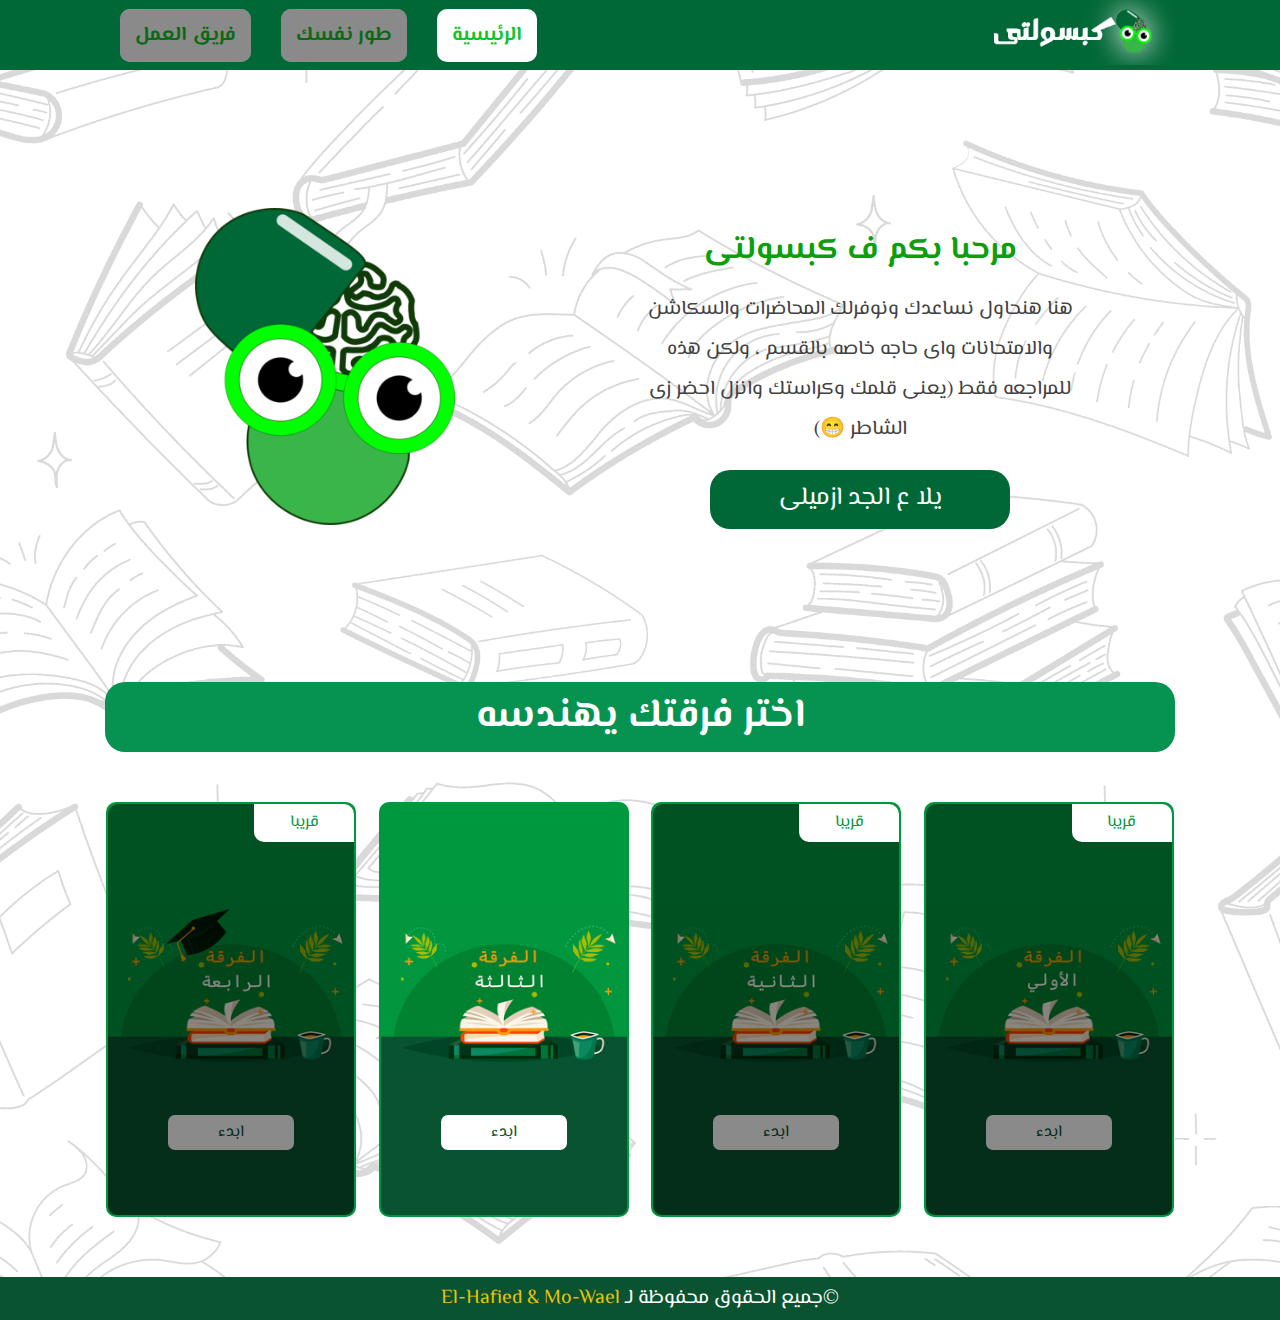
==== commit e3422699: "Add files via upload" ====
--- a/index.html
+++ b/index.html
@@ -27,7 +27,11 @@
         <div class="logo">
           <img src="imgs/كبسولتى.png" alt="لوجو كبسولتى" />
         </div>
-        <i class="fa-duotone fa-bars"></i>
+        <span class="bars">
+          <span></span>
+          <span></span>
+          <span></span>
+        </span>
         <ul>
           <li><a href="#" class="act">الرئيسية</a></li>
           <li><a href="#">طور نفسك</a></li>
@@ -99,11 +103,10 @@
     ></script>
     <script>
       window.OneSignalDeferred = window.OneSignalDeferred || [];
-      OneSignalDeferred.push(function (OneSignal) {
+      OneSignalDeferred.push(function(OneSignal) {
         OneSignal.init({
-          appId: "d710af09-2644-4104-baa9-4203cec8e850",
-          safari_web_id:
-            "web.onesignal.auto.11181d92-f3cb-414e-9b3e-6471e643153c",
+          appId: "758adce1-4abb-4e55-8d57-87508762c8d5",
+          safari_web_id: "web.onesignal.auto.52f414a1-e4c2-4735-89eb-337c7b5fa1fd",
           notifyButton: {
             enable: true,
           },
--- a/css/style.css
+++ b/css/style.css
@@ -91,22 +91,43 @@
   border-radius: 10px;
   cursor: default;
 }
-header .fa-bars {
-  font-size: 40px;
-  color: #fff;
+header .bars {
   display: none;
 }
+header .bars span{
+  width: 100%;
+    height: 5px;
+    background-color: white;
+    border-radius: 5px;
+}
 @media (max-width: 768px) {
-  header .fa-bars {
-    display: block;
+  header .bars {
+    width: 35px;
+    height: 40px;
+  display: flex;
+  flex-wrap: wrap;
+  /* justify-content: flex-end; */
+  align-content: space-around;
+  z-index: 2;
   }
   header .container ul {
     display: none;
-    /* position: absolute;
+    position: relative;
+    /* 
     bottom: 4px; */
     /* transition: 5s;  */
   }
-  header .container i:hover + ul {
+  /* header .container ul::after {
+    content: "";
+        position: absolute;
+        width: 100%;
+        height: 40px;
+        background-color: #ff0c0c;
+        top: -30px;
+        left: 0;
+  } */
+
+  header .container .bars:hover + ul {
     display: flex;
     flex-direction: column;
     width: 100%;
@@ -118,6 +139,7 @@
     transition: 0.3s;
     padding: 0 15px;
   }
+
   header a {
     padding: 15px;
     margin: 15px 0;
@@ -276,4 +298,6 @@
 footer span {
   color: #ebc109;
 }
+
+
 /* end footer */
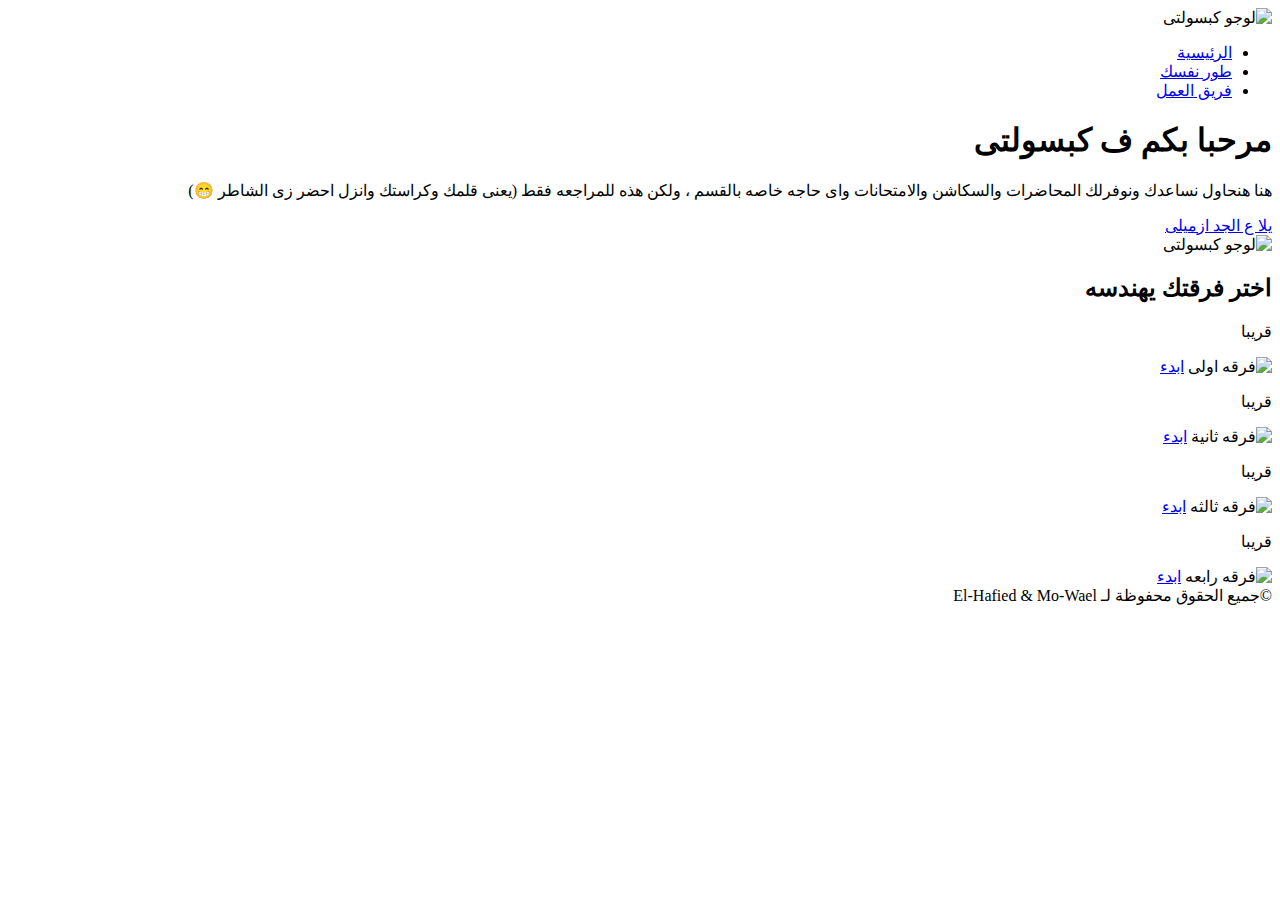
==== commit 65547339: "Add files via upload" ====
--- a/index.html
+++ b/index.html
@@ -9,23 +9,22 @@
     />
     <meta name="viewport" content="width=device-width, initial-scale=1.0" />
     <title>كبسولتى</title>
-    <link rel="shortcut icon" href="imgs/كبسولة 2.png" type="image/x-icon" />
-    <link rel="stylesheet" href="css/normalize.css" />
-    <link rel="stylesheet" href="css/all.min.css" />
-    <link rel="stylesheet" href="css/style.css" />
+    <link rel="shortcut icon" href="public/imgs/كبسولة 2.png" type="image/x-icon" />
+    <link rel="stylesheet" href="public/css/normalize.css" />
+    <link rel="stylesheet" href="public/css/style.css" />
     <link rel="preconnect" href="https://fonts.googleapis.com" />
     <link rel="preconnect" href="https://fonts.gstatic.com" crossorigin />
     <link
       href="https://fonts.googleapis.com/css2?family=El+Messiri:wght@400..700&display=swap"
       rel="stylesheet"
     />
-    <script src="OneSignalSDKWorker.js"></script>
+    <script src="public/OneSignalSDKWorker.js"></script>
   </head>
   <body>
     <header>
       <div class="container">
         <div class="logo">
-          <img src="imgs/كبسولتى.png" alt="لوجو كبسولتى" />
+          <img src="public/imgs/كبسولتى.png" alt="لوجو كبسولتى" />
         </div>
         <span class="bars">
           <span></span>
@@ -50,10 +49,10 @@
               زى الشاطر 😁)
             </p>
           </div>
-          <a href="#choose-team">يلا ع الجد ازميلى</a>
+          <a href="public/#choose-team">يلا ع الجد ازميلى</a>
         </div>
         <div class="logo-section">
-          <img src="imgs/كبسولة 2.png" alt="لوجو كبسولتى" />
+          <img src="public/imgs/كبسولة 2.png" alt="لوجو كبسولتى" />
         </div>
       </div>
     </section>
@@ -64,29 +63,29 @@
           <div class="team">
             <p>قريبا</p>
             <div class="start">
-              <img src="imgs/الفرقة الاولي.jpg" alt="فرقه اولى" />
-              <a class="btn-start" href="choose-term.html">ابدء</a>
+              <img src="public/imgs/الفرقة الاولي.jpg" alt="فرقه اولى" />
+              <a class="btn-start" href="public/choose-term.html">ابدء</a>
             </div>
           </div>
           <div class="team">
             <p>قريبا</p>
             <div class="start">
-              <img src="imgs/الفرقة الثانية.jpg" alt="فرقه ثانية" />
-              <a class="btn-start" href="choose-term.html">ابدء</a>
+              <img src="public/imgs/الفرقة الثانية.jpg" alt="فرقه ثانية" />
+              <a class="btn-start" href="public/choose-term.html">ابدء</a>
             </div>
           </div>
           <div class="team active">
             <p>قريبا</p>
             <div class="start">
-              <img src="imgs/الفرقة الثالثة.jpg" alt="فرقه ثالثه" />
-              <a class="btn-start" href="choose-term.html">ابدء</a>
+              <img src="public/imgs/الفرقة الثالثة.jpg" alt="فرقه ثالثه" />
+              <a class="btn-start" href="public/choose-term.html">ابدء</a>
             </div>
           </div>
           <div class="team">
             <p>قريبا</p>
             <div class="start">
-              <img src="imgs/الفرق الرابعة.jpg" alt="فرقه رابعه" />
-              <a class="btn-start" href="choose-term.html">ابدء</a>
+              <img src="public/imgs/الفرق الرابعة.jpg" alt="فرقه رابعه" />
+              <a class="btn-start" href="public/choose-term.html">ابدء</a>
             </div>
           </div>
         </div>
@@ -103,10 +102,11 @@
     ></script>
     <script>
       window.OneSignalDeferred = window.OneSignalDeferred || [];
-      OneSignalDeferred.push(function(OneSignal) {
+      OneSignalDeferred.push(function (OneSignal) {
         OneSignal.init({
-          appId: "758adce1-4abb-4e55-8d57-87508762c8d5",
-          safari_web_id: "web.onesignal.auto.52f414a1-e4c2-4735-89eb-337c7b5fa1fd",
+          appId: "d710af09-2644-4104-baa9-4203cec8e850",
+          safari_web_id:
+            "web.onesignal.auto.11181d92-f3cb-414e-9b3e-6471e643153c",
           notifyButton: {
             enable: true,
           },
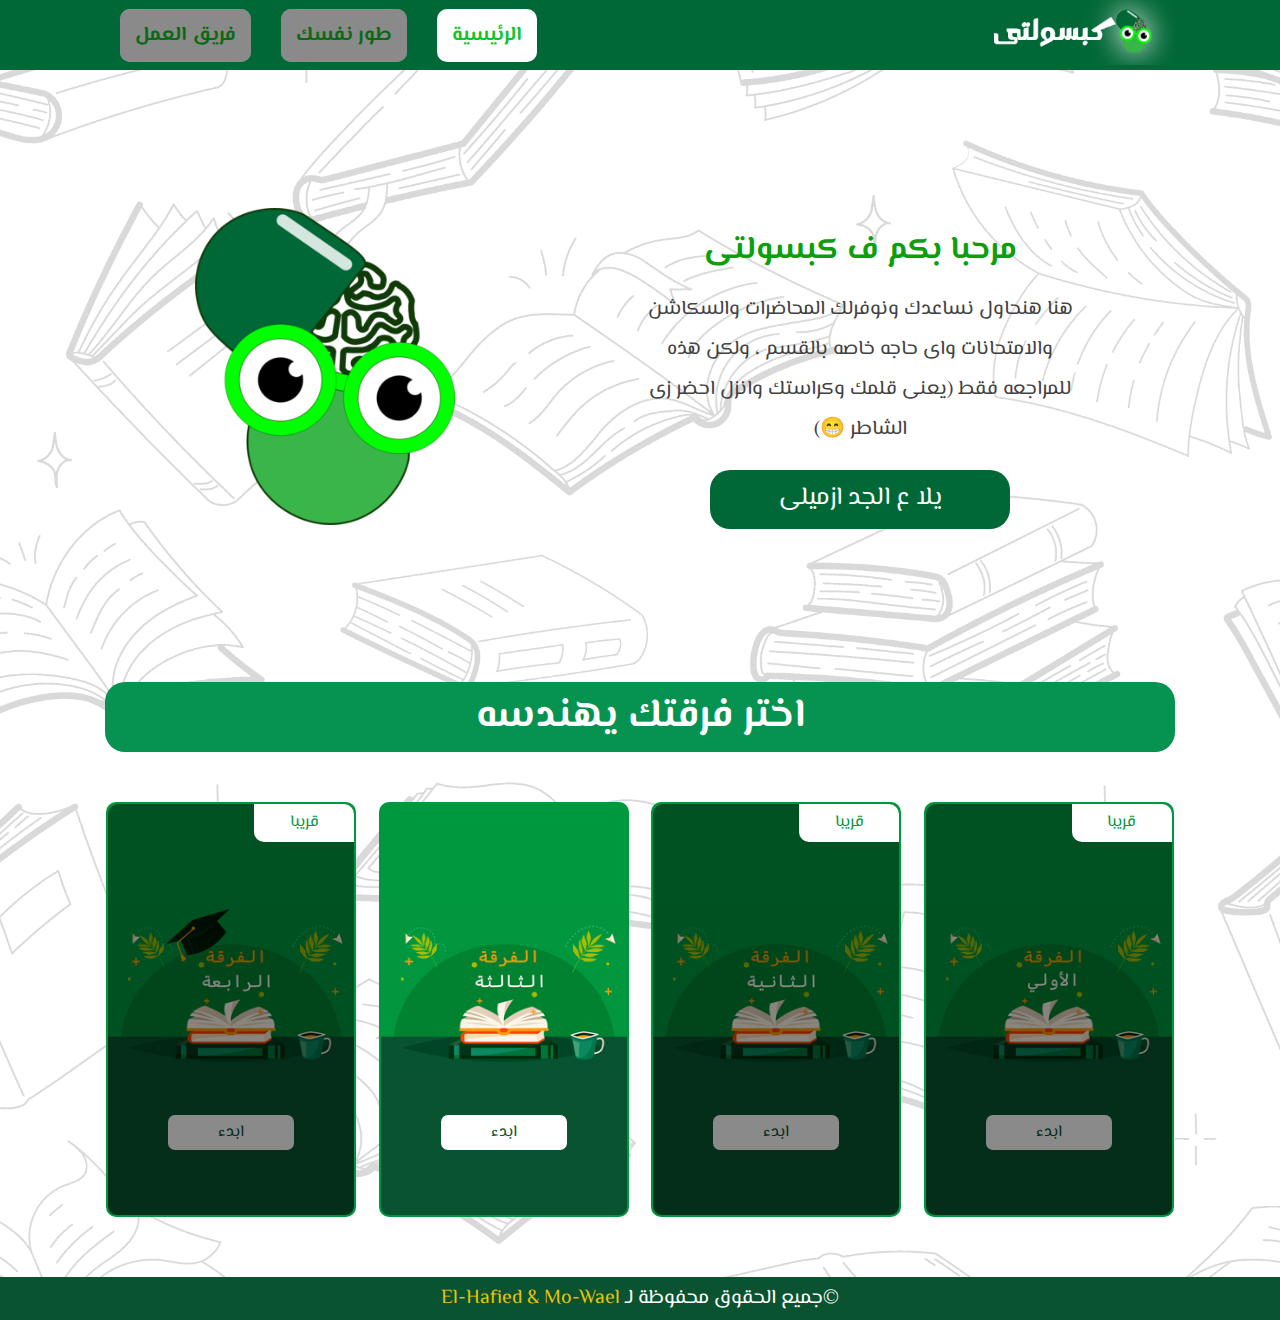
==== commit 127aac12: "Add files via upload" ====
--- a/index.html
+++ b/index.html
@@ -9,22 +9,22 @@
     />
     <meta name="viewport" content="width=device-width, initial-scale=1.0" />
     <title>كبسولتى</title>
-    <link rel="shortcut icon" href="public/imgs/كبسولة 2.png" type="image/x-icon" />
-    <link rel="stylesheet" href="public/css/normalize.css" />
-    <link rel="stylesheet" href="public/css/style.css" />
+    <link rel="shortcut icon" href="imgs/كبسولة 2.png" type="image/x-icon" />
+    <link rel="stylesheet" href="css/normalize.css" />
+    <link rel="stylesheet" href="css/style.css" />
     <link rel="preconnect" href="https://fonts.googleapis.com" />
     <link rel="preconnect" href="https://fonts.gstatic.com" crossorigin />
     <link
       href="https://fonts.googleapis.com/css2?family=El+Messiri:wght@400..700&display=swap"
       rel="stylesheet"
     />
-    <script src="public/OneSignalSDKWorker.js"></script>
+    <script src="OneSignalSDKWorker.js"></script>
   </head>
   <body>
     <header>
       <div class="container">
         <div class="logo">
-          <img src="public/imgs/كبسولتى.png" alt="لوجو كبسولتى" />
+          <img src="imgs/كبسولتى.png" alt="لوجو كبسولتى" />
         </div>
         <span class="bars">
           <span></span>
@@ -49,10 +49,10 @@
               زى الشاطر 😁)
             </p>
           </div>
-          <a href="public/#choose-team">يلا ع الجد ازميلى</a>
+          <a href="#choose-team">يلا ع الجد ازميلى</a>
         </div>
         <div class="logo-section">
-          <img src="public/imgs/كبسولة 2.png" alt="لوجو كبسولتى" />
+          <img src="imgs/كبسولة 2.png" alt="لوجو كبسولتى" />
         </div>
       </div>
     </section>
@@ -63,29 +63,29 @@
           <div class="team">
             <p>قريبا</p>
             <div class="start">
-              <img src="public/imgs/الفرقة الاولي.jpg" alt="فرقه اولى" />
-              <a class="btn-start" href="public/choose-term.html">ابدء</a>
+              <img src="imgs/الفرقة الاولي.jpg" alt="فرقه اولى" />
+              <a class="btn-start" href=" choose-term.html">ابدء</a>
             </div>
           </div>
           <div class="team">
             <p>قريبا</p>
             <div class="start">
-              <img src="public/imgs/الفرقة الثانية.jpg" alt="فرقه ثانية" />
-              <a class="btn-start" href="public/choose-term.html">ابدء</a>
+              <img src="imgs/الفرقة الثانية.jpg" alt="فرقه ثانية" />
+              <a class="btn-start" href=" choose-term.html">ابدء</a>
             </div>
           </div>
           <div class="team active">
             <p>قريبا</p>
             <div class="start">
-              <img src="public/imgs/الفرقة الثالثة.jpg" alt="فرقه ثالثه" />
-              <a class="btn-start" href="public/choose-term.html">ابدء</a>
+              <img src="imgs/الفرقة الثالثة.jpg" alt="فرقه ثالثه" />
+              <a class="btn-start" href=" choose-term.html">ابدء</a>
             </div>
           </div>
           <div class="team">
             <p>قريبا</p>
             <div class="start">
-              <img src="public/imgs/الفرق الرابعة.jpg" alt="فرقه رابعه" />
-              <a class="btn-start" href="public/choose-term.html">ابدء</a>
+              <img src="imgs/الفرق الرابعة.jpg" alt="فرقه رابعه" />
+              <a class="btn-start" href="choose-term.html">ابدء</a>
             </div>
           </div>
         </div>
--- a/css/style.css
+++ b/css/style.css
@@ -0,0 +1,303 @@
+/* componant */
+* {
+  box-sizing: border-box;
+  -webkit-box-sizing: border-box;
+  -moz-box-sizing: border-box;
+}
+html {
+  scroll-behavior: smooth;
+}
+body {
+  font-family: "El Messiri", sans-serif;
+  background-image: url("../imgs/bg1.png");
+  background-size: cover;
+}
+ul {
+  list-style: none;
+  margin: 0;
+  padding: 0;
+}
+a {
+  text-decoration: none;
+}
+.container {
+  margin: 0 auto;
+  padding: 0px 15px;
+}
+@media (min-width: 640px) {
+  .container {
+    max-width: 630px;
+  }
+}
+@media (min-width: 768px) {
+  .container {
+    max-width: 760px;
+  }
+}
+@media (min-width: 1024px) {
+  .container {
+    max-width: 970px;
+  }
+}
+@media (min-width: 1200px) {
+  .container {
+    max-width: 1100px;
+  }
+}
+/*end componant */
+
+/*start header */
+header {
+  background-color: #006837;
+  position: relative;
+  height: 70px;
+}
+header .container {
+  display: flex;
+  justify-content: space-between;
+  align-items: center;
+  flex-wrap: wrap;
+  position: relative;
+}
+header .container img {
+  height: 65px;
+}
+header .container ul {
+  display: flex;
+  /* flex: 1; */
+}
+header a {
+  display: flex;
+  justify-content: center;
+  align-items: center;
+  padding: 15px;
+  margin: 0 15px;
+  font-size: 20px;
+  font-weight: bold;
+  background-color: white;
+  color: #11c529;
+  border-radius: 10px;
+  position: relative;
+}
+header a:not(.act)::after{
+    content: '';
+  position: absolute;
+  width: 100%;
+  height: 100%;
+  top: 0;
+  left: 0;
+  background-color: #00000075;
+  z-index: 9;
+  border-radius: 10px;
+  cursor: default;
+}
+header .bars {
+  display: none;
+}
+header .bars span{
+  width: 100%;
+    height: 5px;
+    background-color: white;
+    border-radius: 5px;
+}
+@media (max-width: 768px) {
+  header .bars {
+    width: 35px;
+    height: 40px;
+  display: flex;
+  flex-wrap: wrap;
+  /* justify-content: flex-end; */
+  align-content: space-around;
+  z-index: 2;
+  }
+  header .container ul {
+    display: none;
+    position: relative;
+    /* 
+    bottom: 4px; */
+    /* transition: 5s;  */
+  }
+  /* header .container ul::after {
+    content: "";
+        position: absolute;
+        width: 100%;
+        height: 40px;
+        background-color: #ff0c0c;
+        top: -30px;
+        left: 0;
+  } */
+
+  header .container .bars:hover + ul {
+    display: flex;
+    flex-direction: column;
+    width: 100%;
+    position: absolute;
+    top: 97%;
+    left: 0;
+    background-color: #006837;
+    color: #fff;
+    transition: 0.3s;
+    padding: 0 15px;
+  }
+
+  header a {
+    padding: 15px;
+    margin: 15px 0;
+  }
+}
+/*end header */
+
+/* start secrionlanding */
+.landing {
+  margin: 138px 0;
+}
+.landing .container {
+  display: flex;
+  justify-content: space-around;
+  align-items: center;
+  flex-wrap: wrap;
+}
+.landing .logo-section img {
+  width: 260px;
+}
+.landing .tarhib {
+  width: 450px;
+  display: flex;
+  flex-wrap: wrap;
+  justify-content: center;
+  text-align: center;
+}
+.landing .tarhib .text h1 {
+  color: #0c9f0c;
+}
+.landing .tarhib .text p {
+  font-size: 20px;
+  color: #414141;
+  line-height: 2;
+}
+.landing .tarhib a {
+  border: none;
+  background-color: #006837;
+  color: white;
+  width: 300px;
+  padding: 15px 0;
+  font-size: 25px;
+  border-radius: 20px;
+}
+@media (max-width: 1024px) {
+  .landing .tarhib {
+    width: 450px;
+  }
+}
+@media (max-width: 768px) {
+  .landing {
+    margin: 50px 0;
+  }
+  .landing .logo-section img {
+    margin-top: 30px;
+    width: 200px;
+  }
+  .landing .tarhib a {
+    width: 300px;
+    padding: 10px 0;
+    font-size: 20px;
+    border-radius: 15px;
+  }
+}
+/* end secrion landing */
+
+/* start secrion choose-team */
+.choose-team {
+  margin: 150px 0 60px 0;
+  /* display: grid;  */
+  /* flex-direction: column; */
+  /* justify-content: center;  */
+  text-align: center;
+}
+.choose-team h2 {
+  background-color: #069250;
+  font-size: 40px;
+  color: white;
+  padding: 12px 30px;
+  border-radius: 20px;
+  margin: 50px auto;
+}
+.choose-team .container .teams {
+  display: grid;
+  grid-template-columns: repeat(auto-fill, max(250px));
+  gap: 22.5px;
+  justify-content: center;
+}
+.choose-team .teams .team {
+  height: 415px;
+  background-image: linear-gradient(#00983f 50%, #095331 50%);
+  border: 2px #00983f solid;
+  border-radius: 10px;
+  transition: 0.4s;
+  position: relative;
+}
+.choose-team .teams .team:not(.active):after {
+  content: '';
+  position: absolute;
+  width: 100%;
+  height: 100%;
+  top: 0;
+  left: 0;
+  background-color: #00000075;
+  z-index: 9;
+  border-radius: 10px;
+}
+.choose-team .teams .active:hover{
+  transform: scale(1.1);
+}
+.choose-team .teams .team p {
+  position: relative;
+  z-index: 10;
+  top: 0;
+  right: 0;
+  width: 100px;
+  background-color: #fff;
+  margin: 0;
+  padding: 10px 0;
+  border-radius: 0 10px 0 10px;
+  color: #00983f;
+
+}
+.choose-team .teams .active p{
+  visibility: hidden;
+} 
+.choose-team .teams .team .start {
+  top: 15%;
+  position: relative;
+}
+.choose-team .teams .team .start img {
+  width: 100%;
+  margin-bottom: 50px;
+}
+.choose-team .teams .team .start .btn-start {
+  background-color: white;
+  padding: 5px 50px;
+  color: #095331;
+  border-radius: 7px;
+  cursor:default;
+}
+.choose-team .teams .active .start .btn-start {
+  cursor:pointer;
+}
+/* end secrion choose-team */
+
+/* start footer */
+footer {
+  /* height: 50px; */
+  background-color: #095331;
+  color: #ffffff;
+  font-size: 20px;
+  padding: 10px;
+  text-align: center;
+}
+footer span {
+  color: #ebc109;
+}
+
+
+/* end footer */
